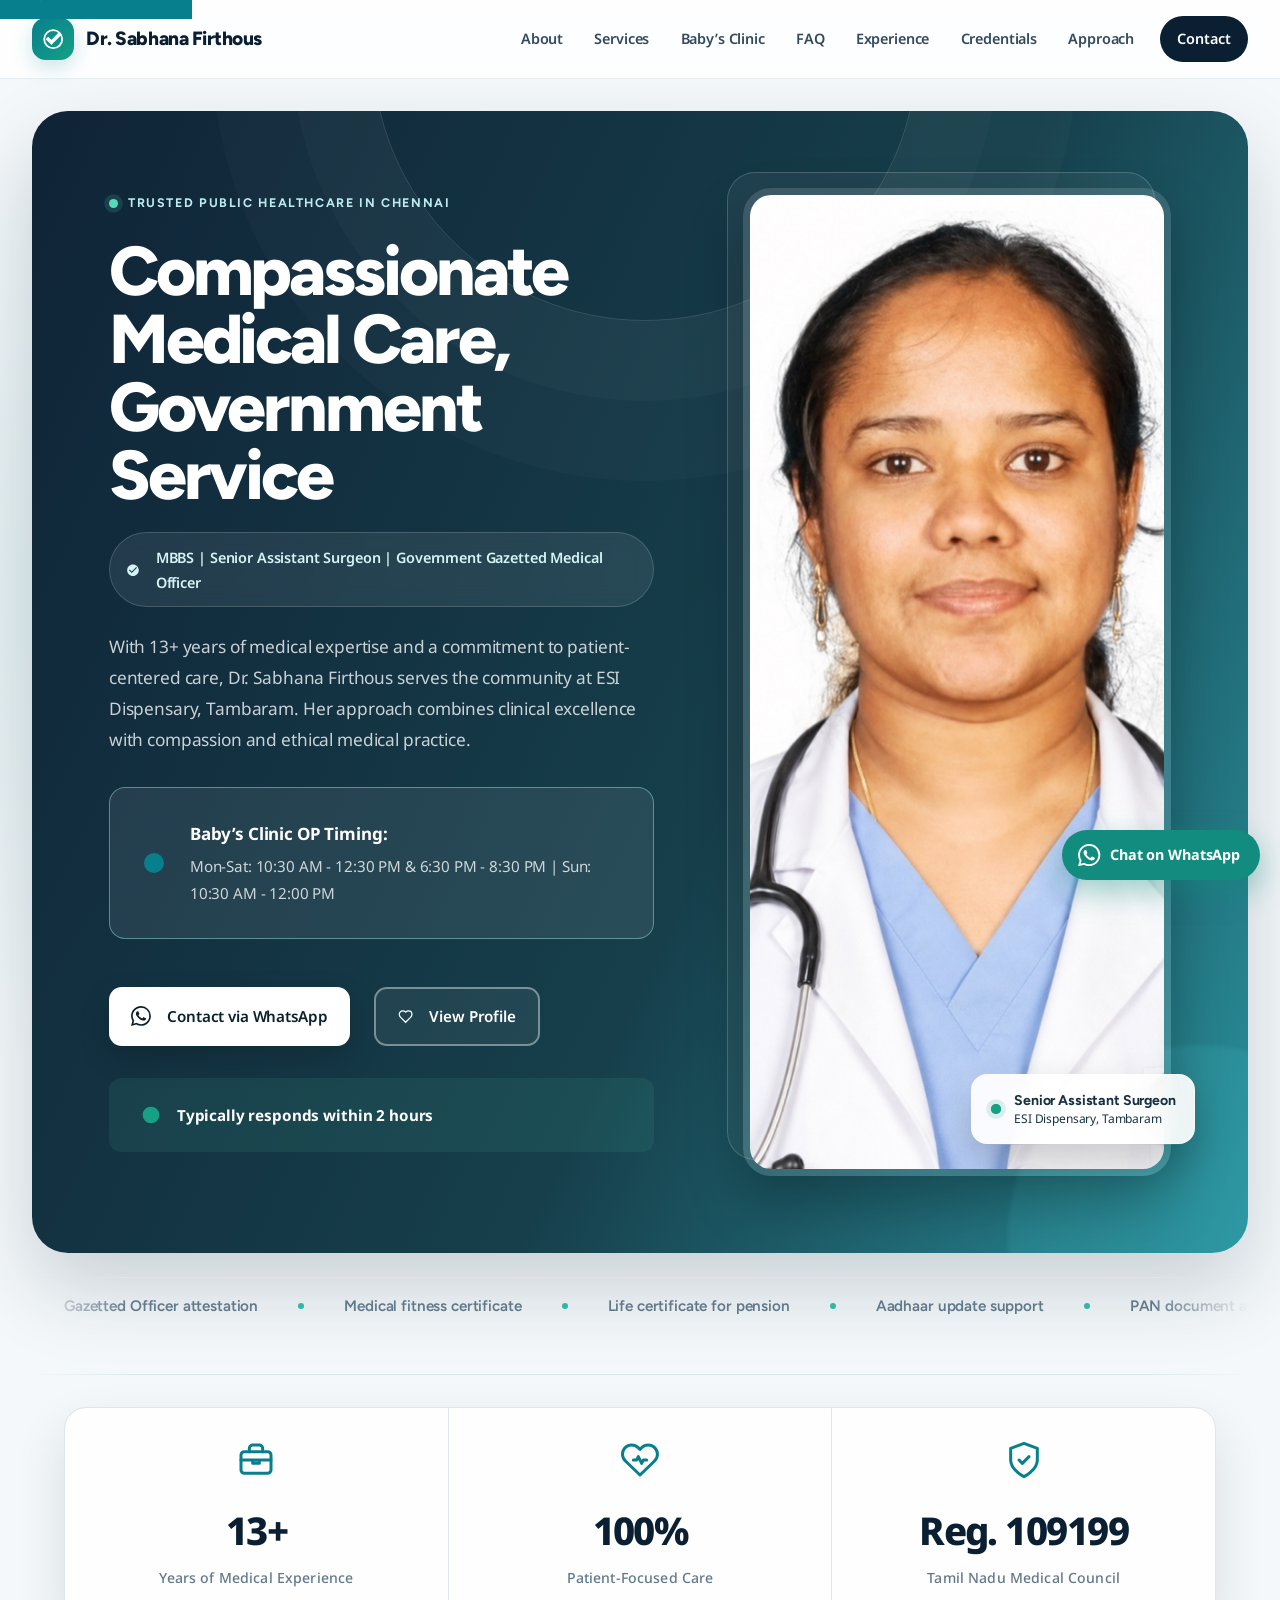
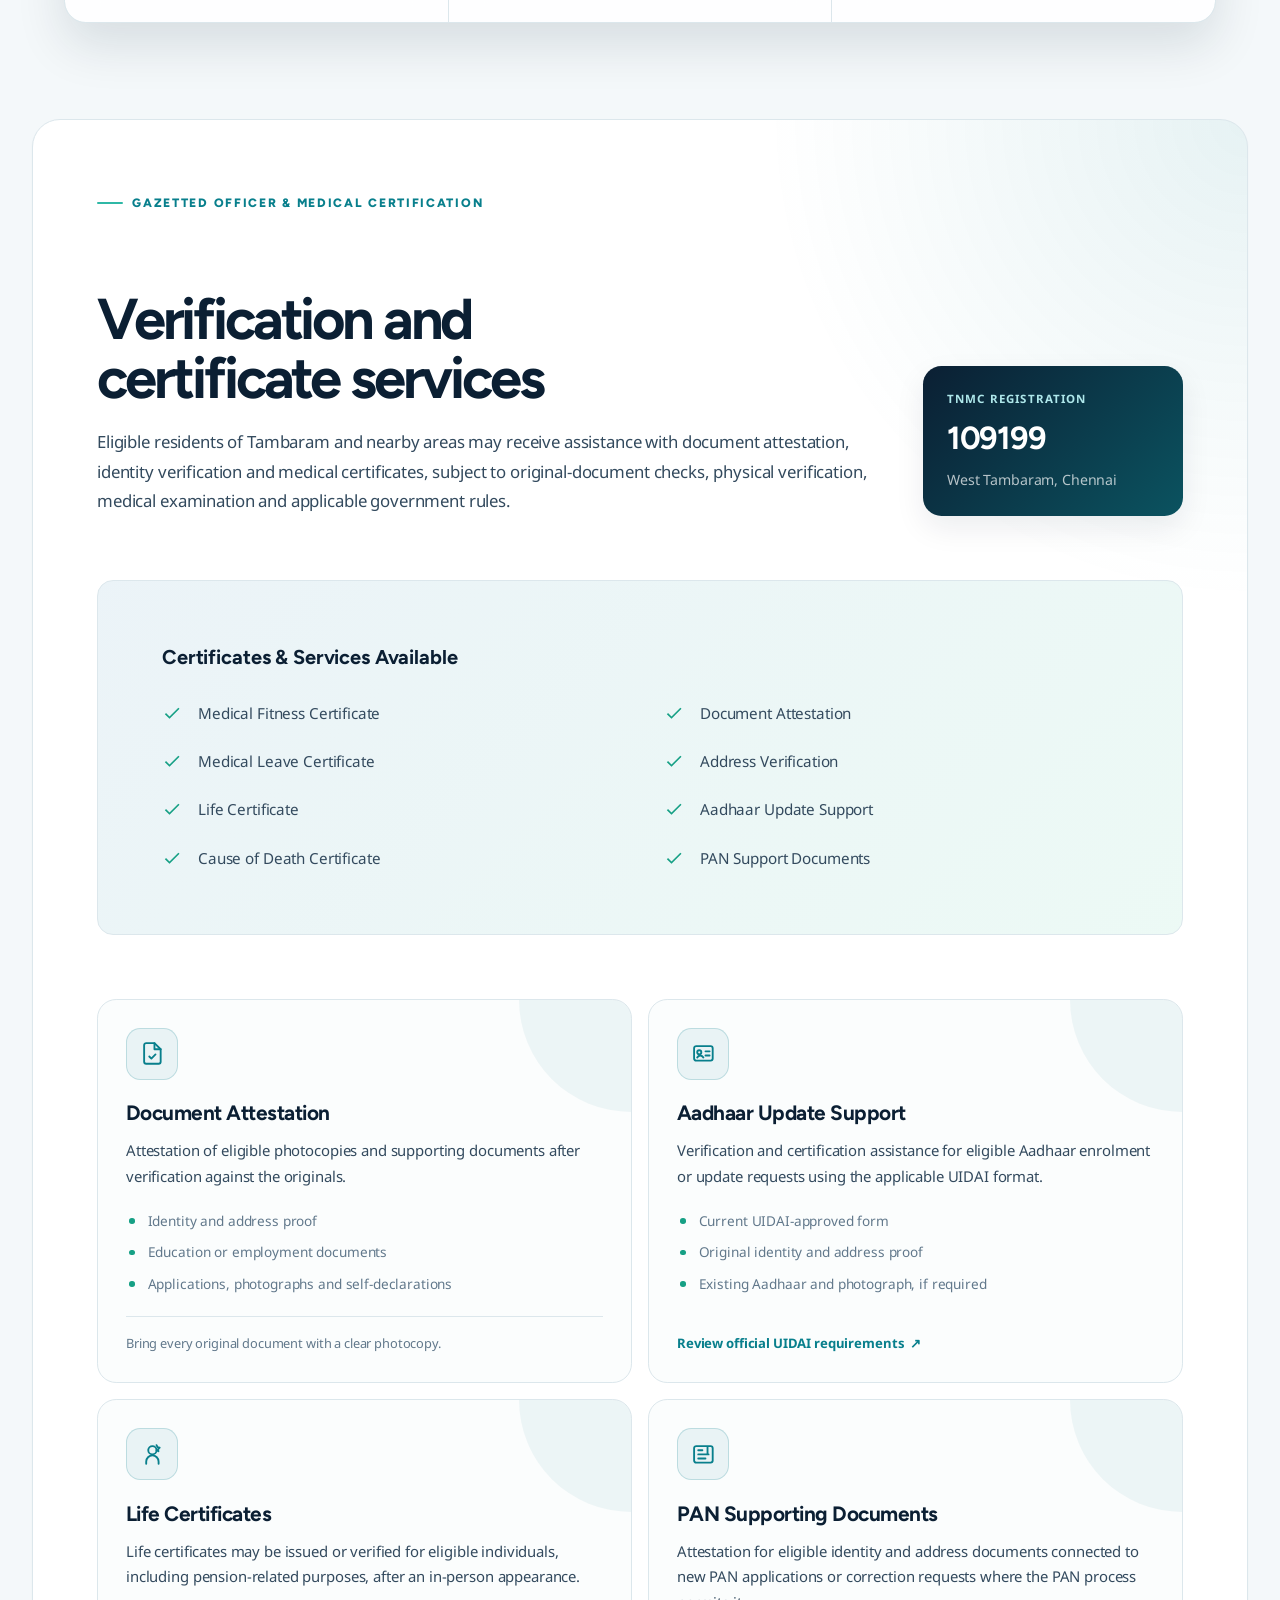
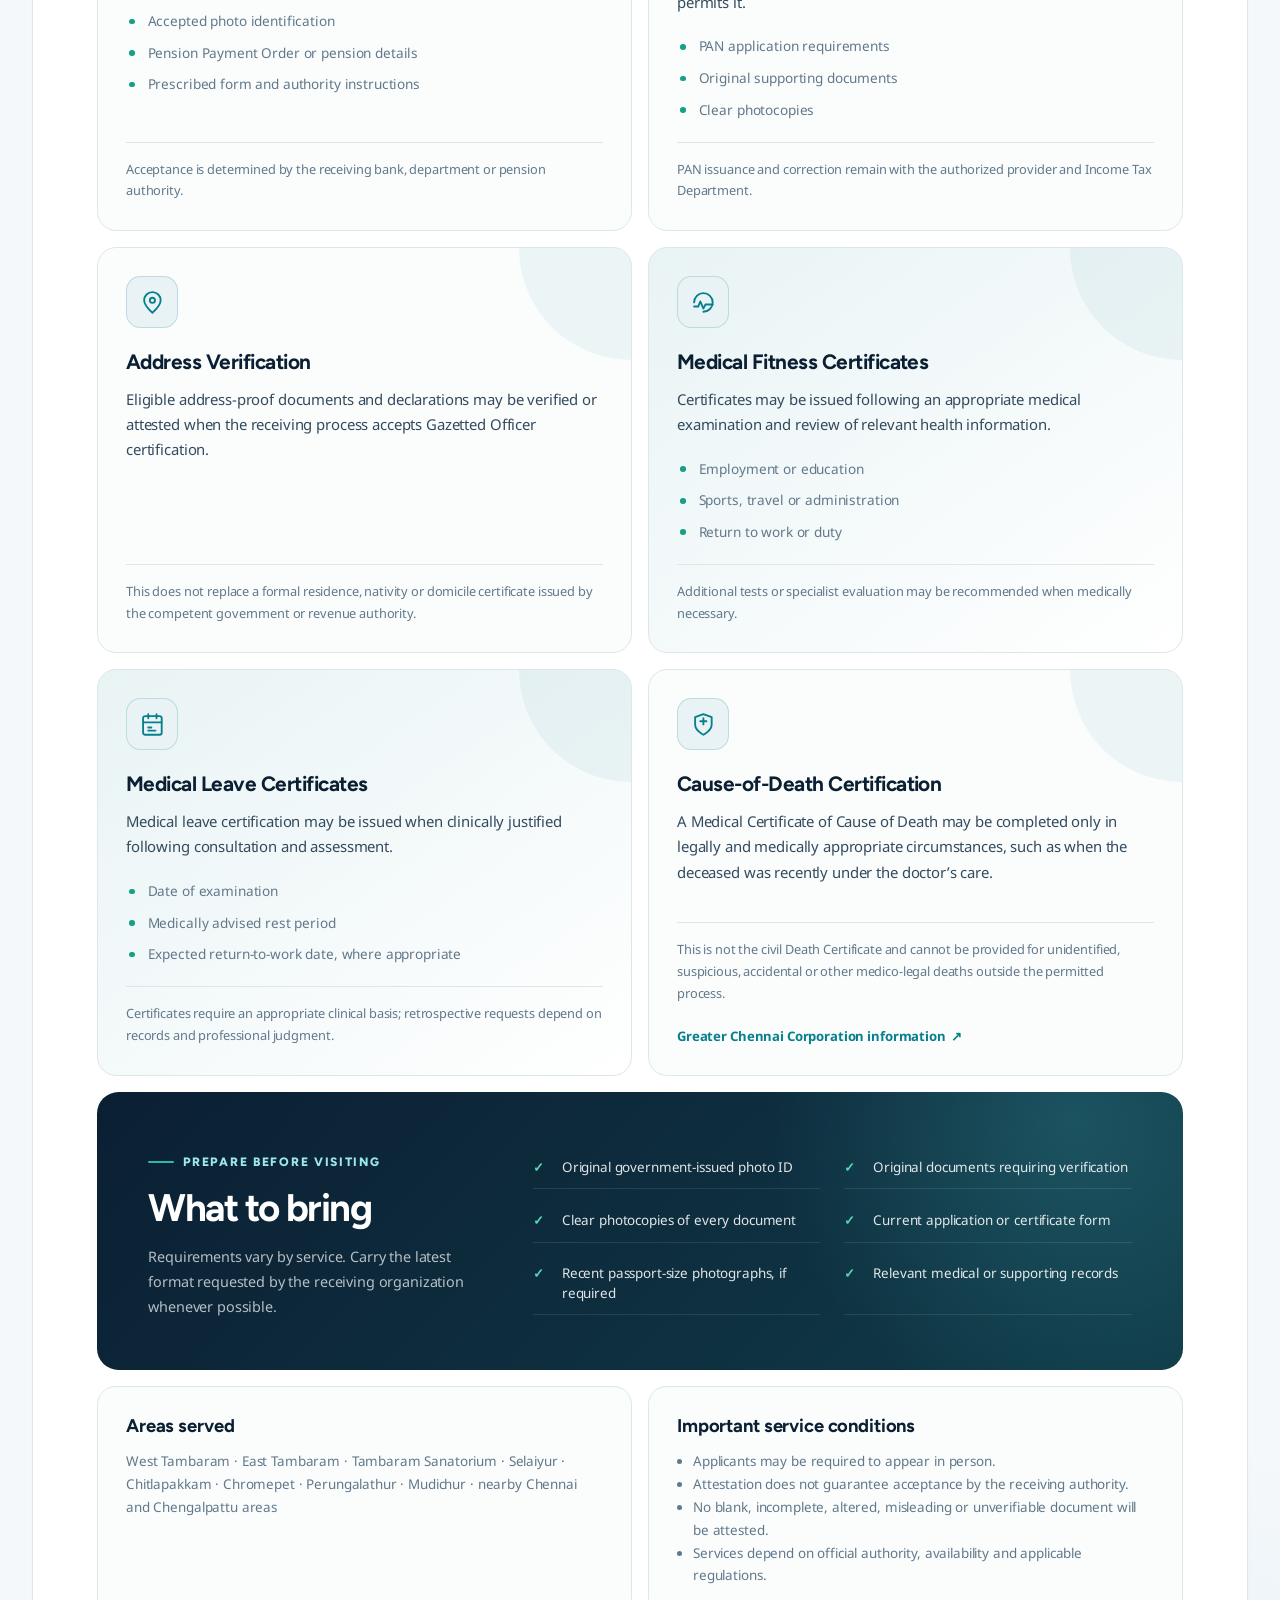
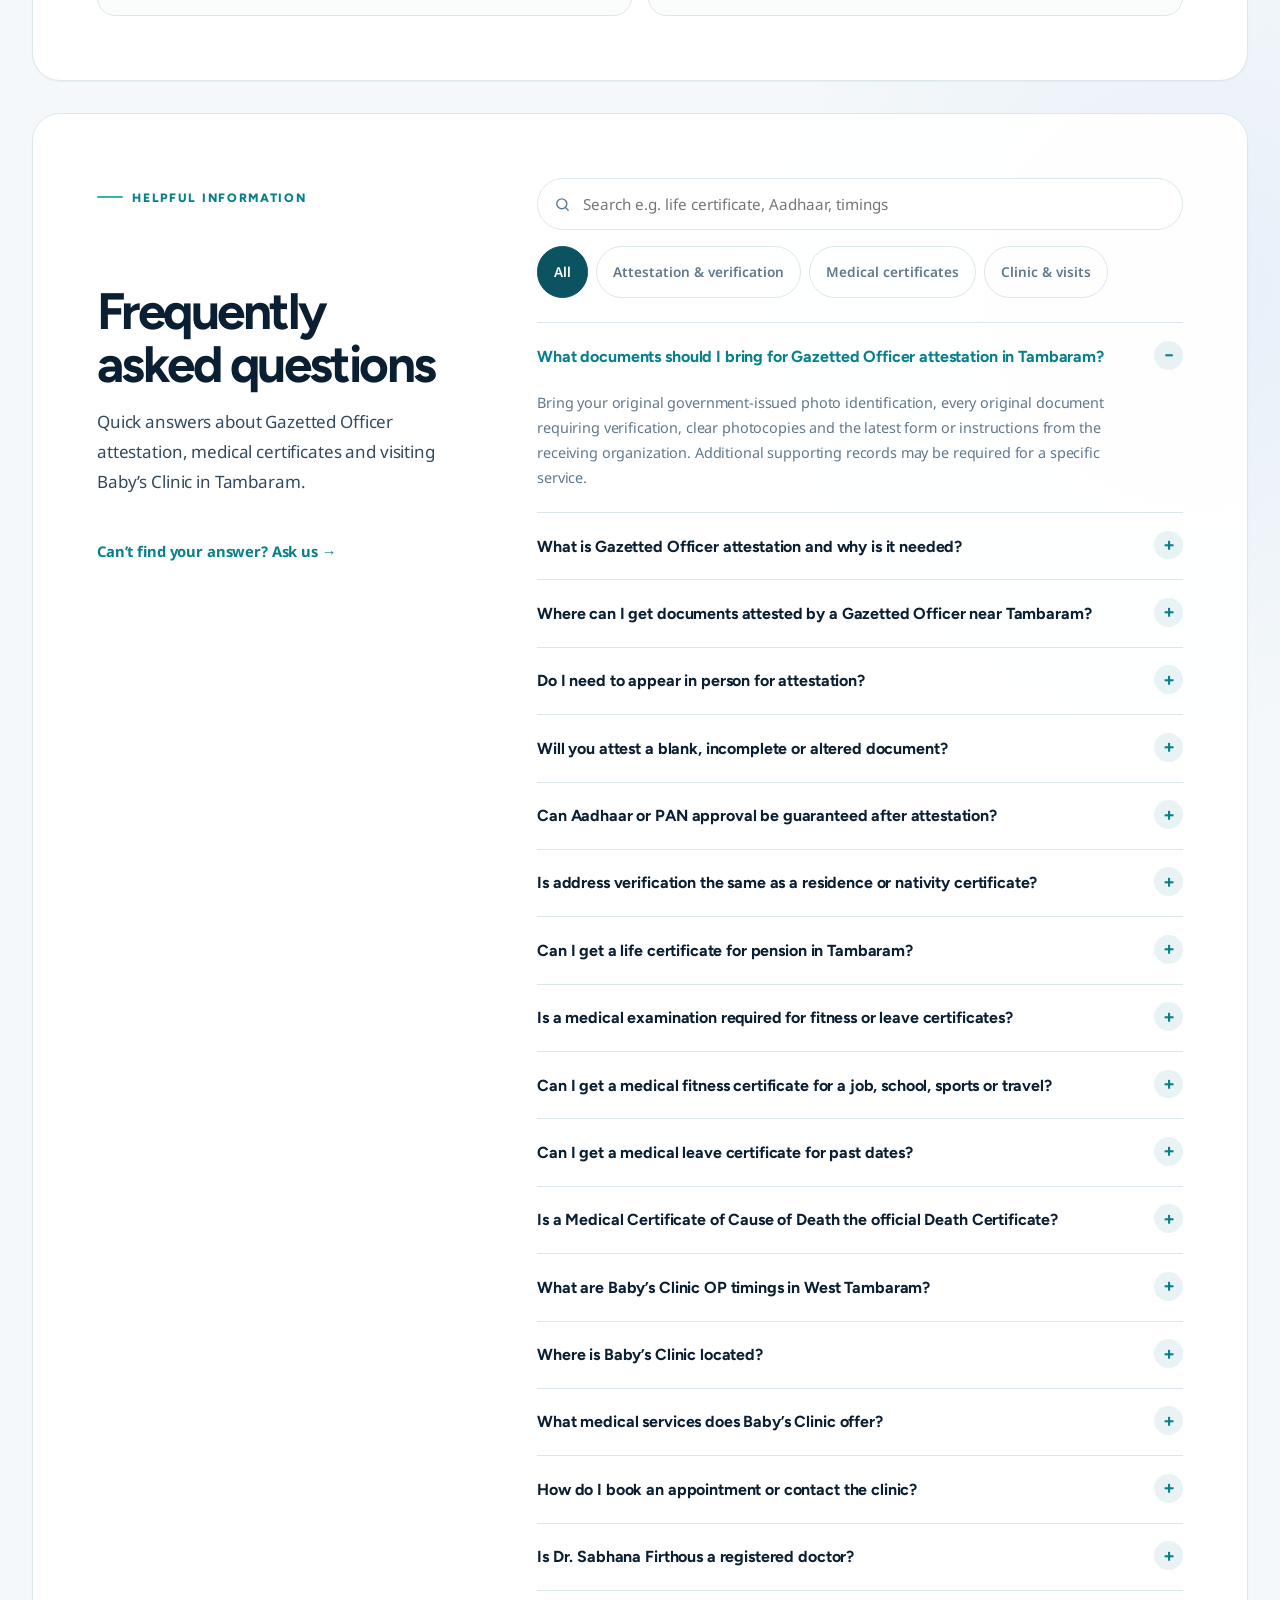
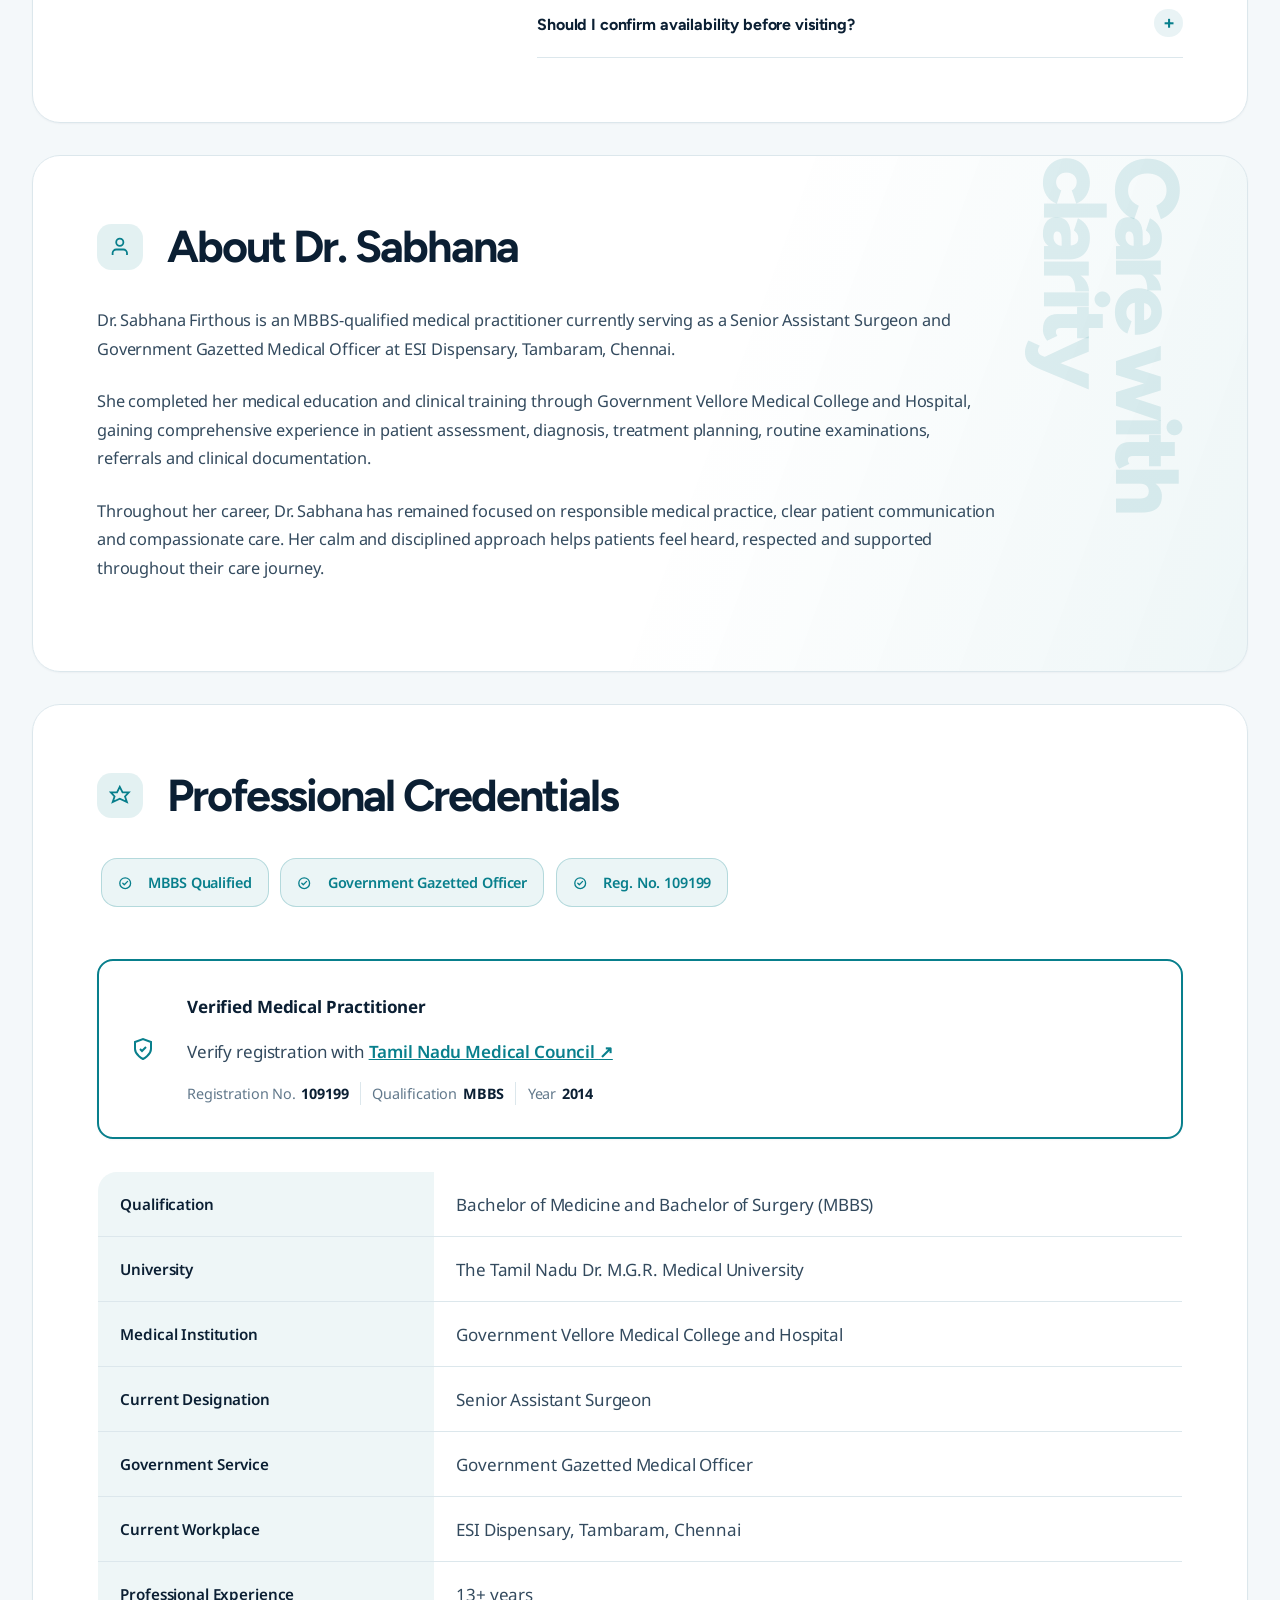
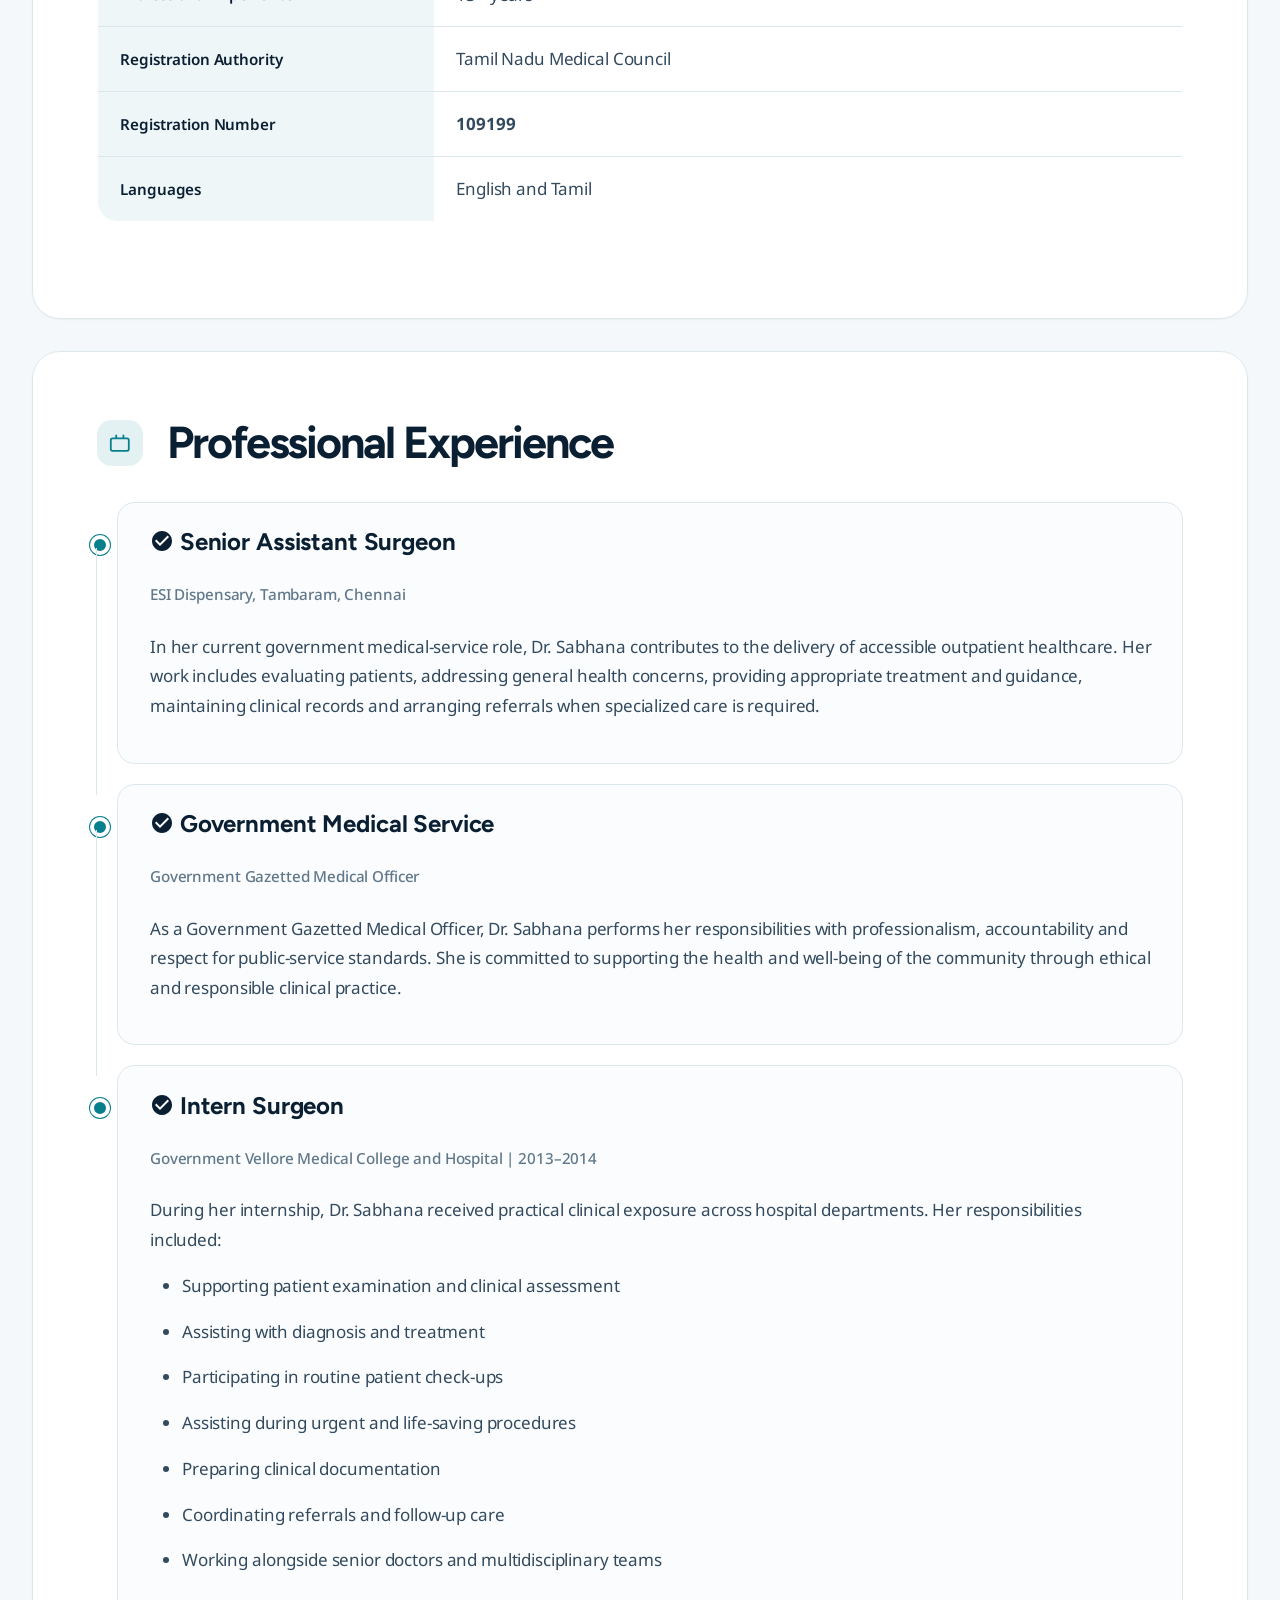
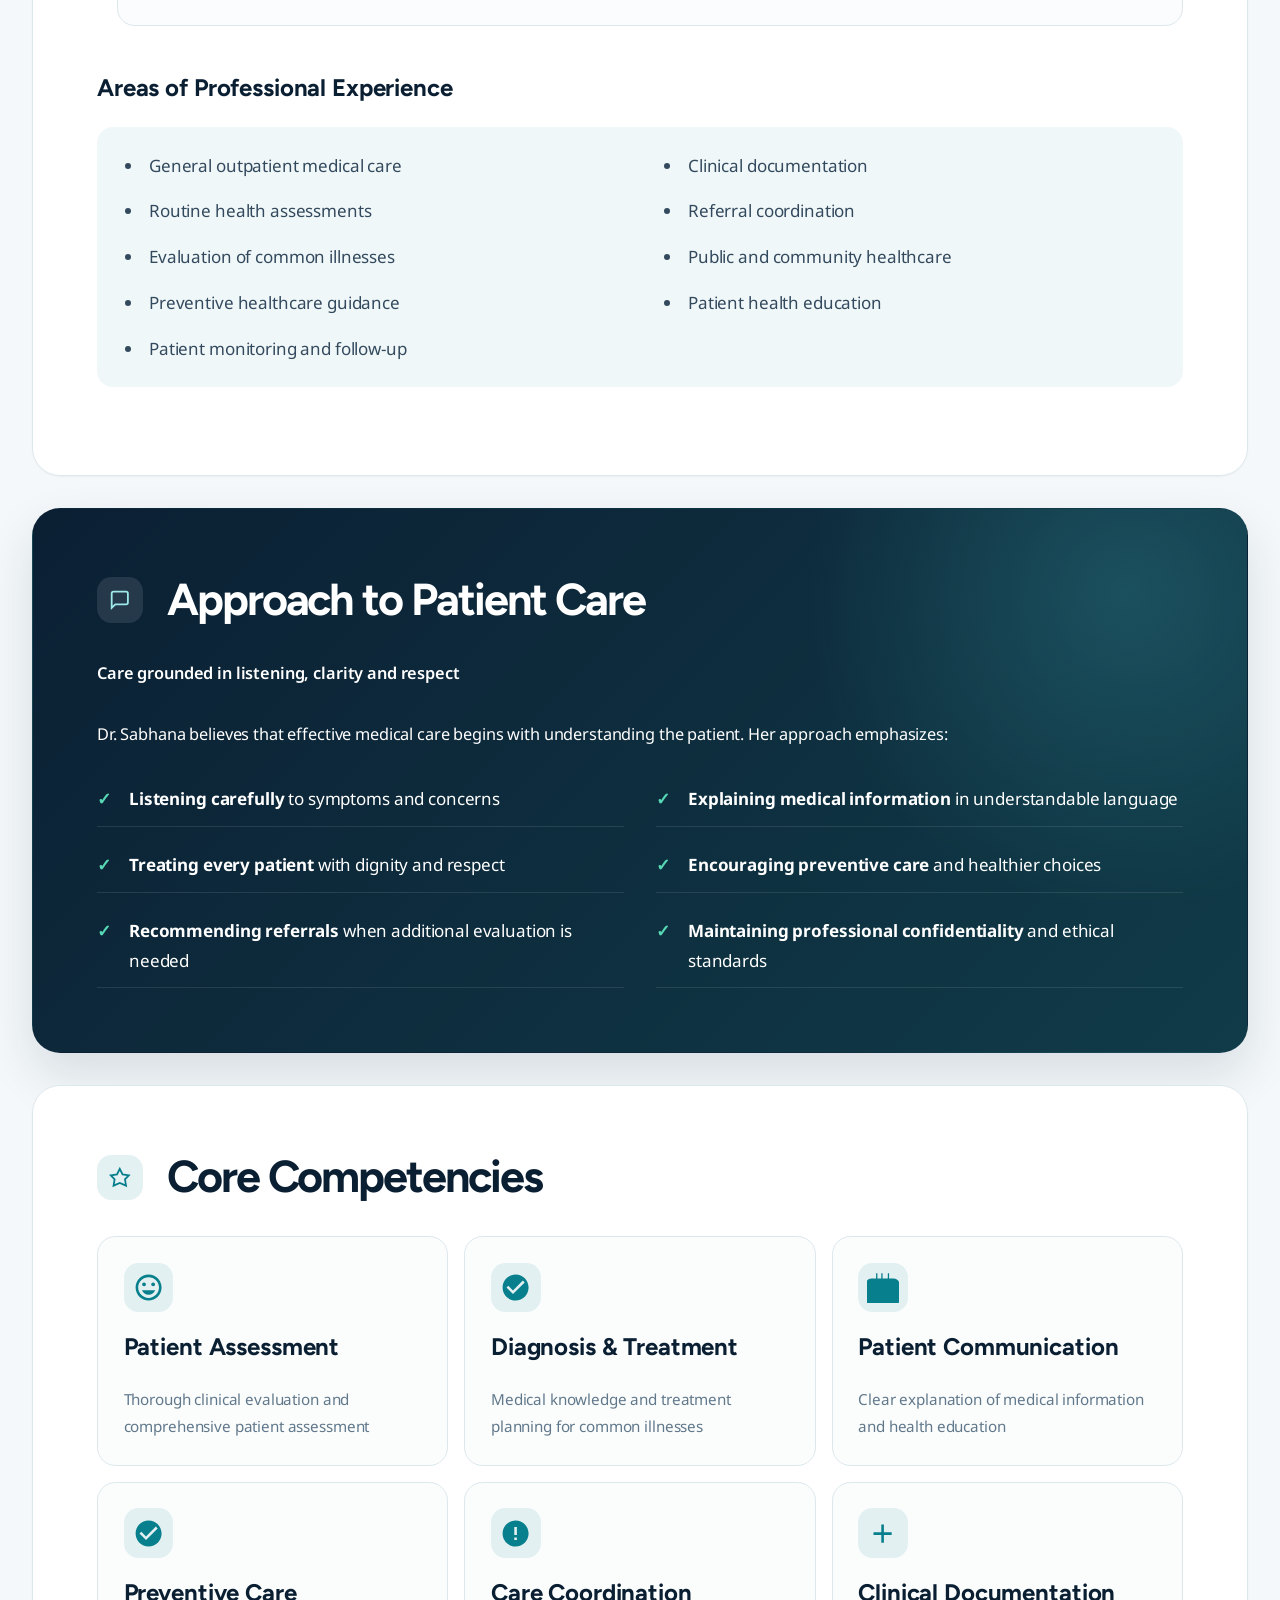
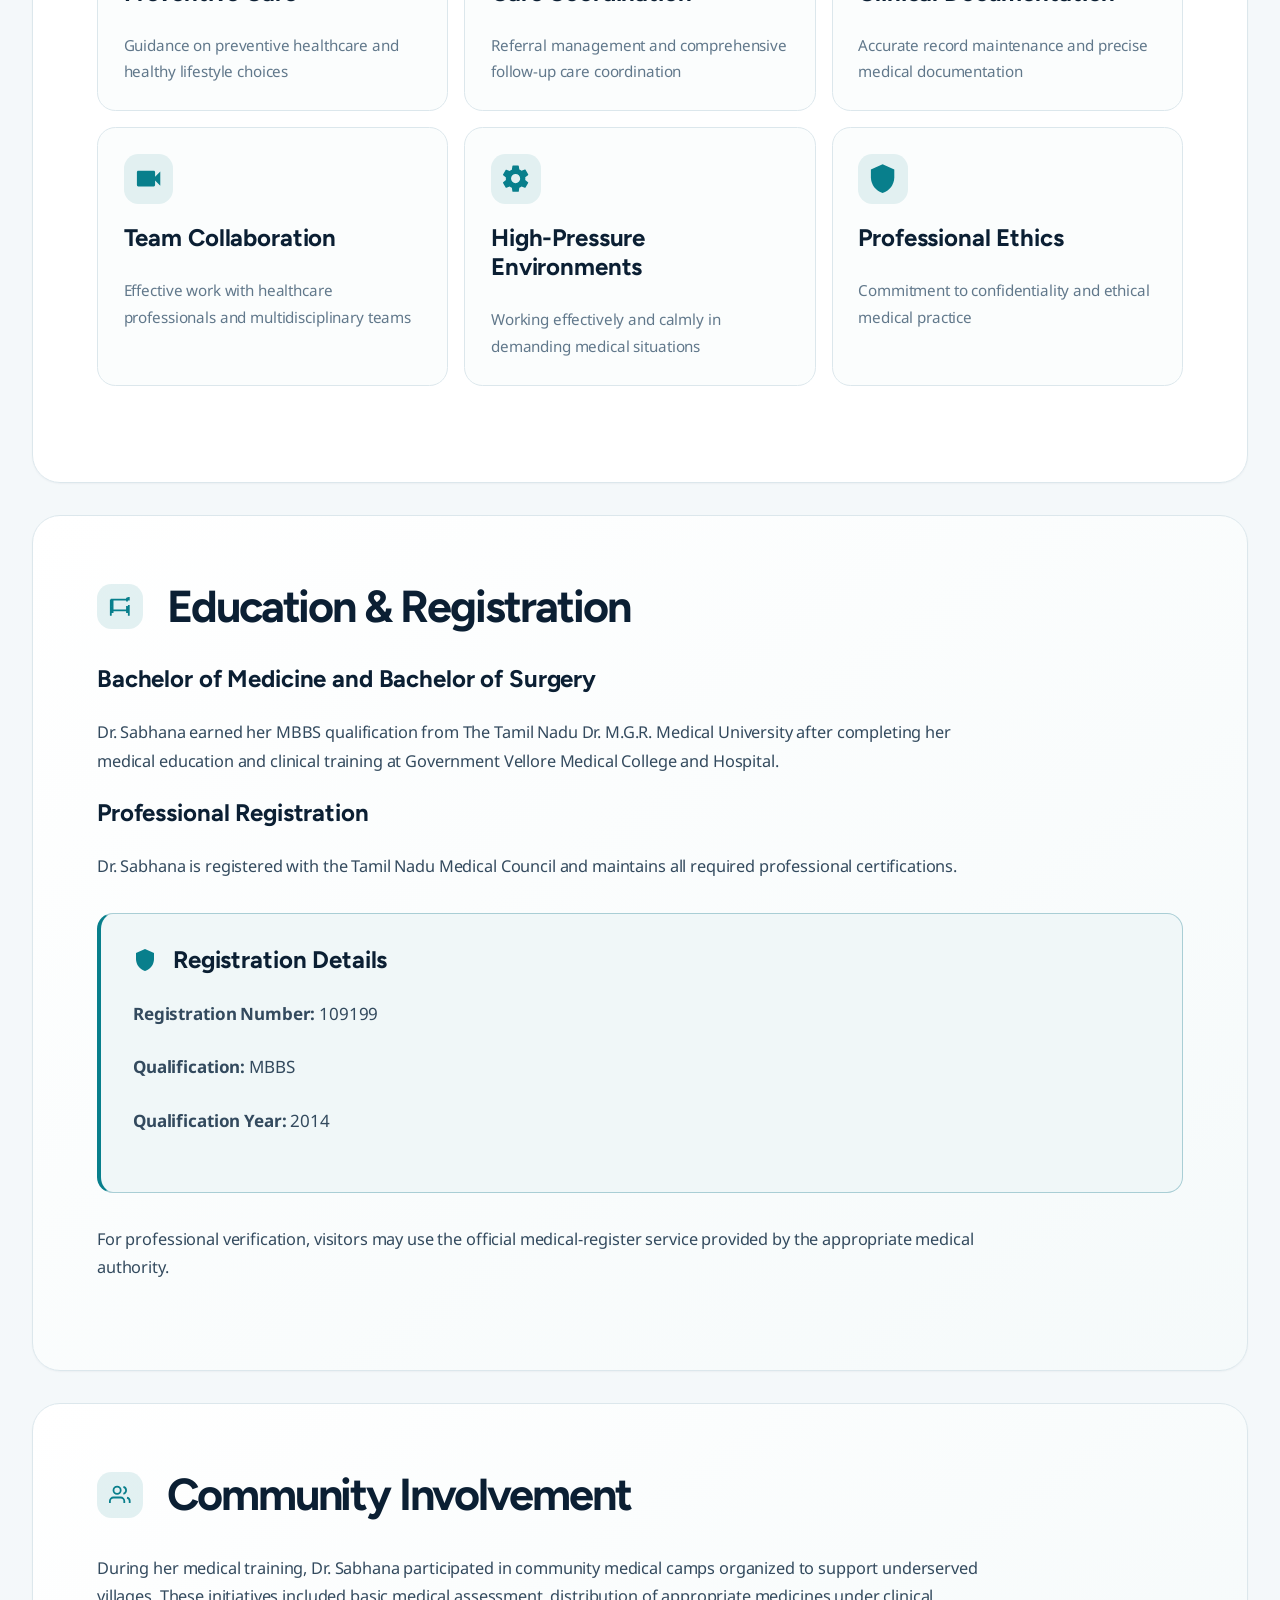
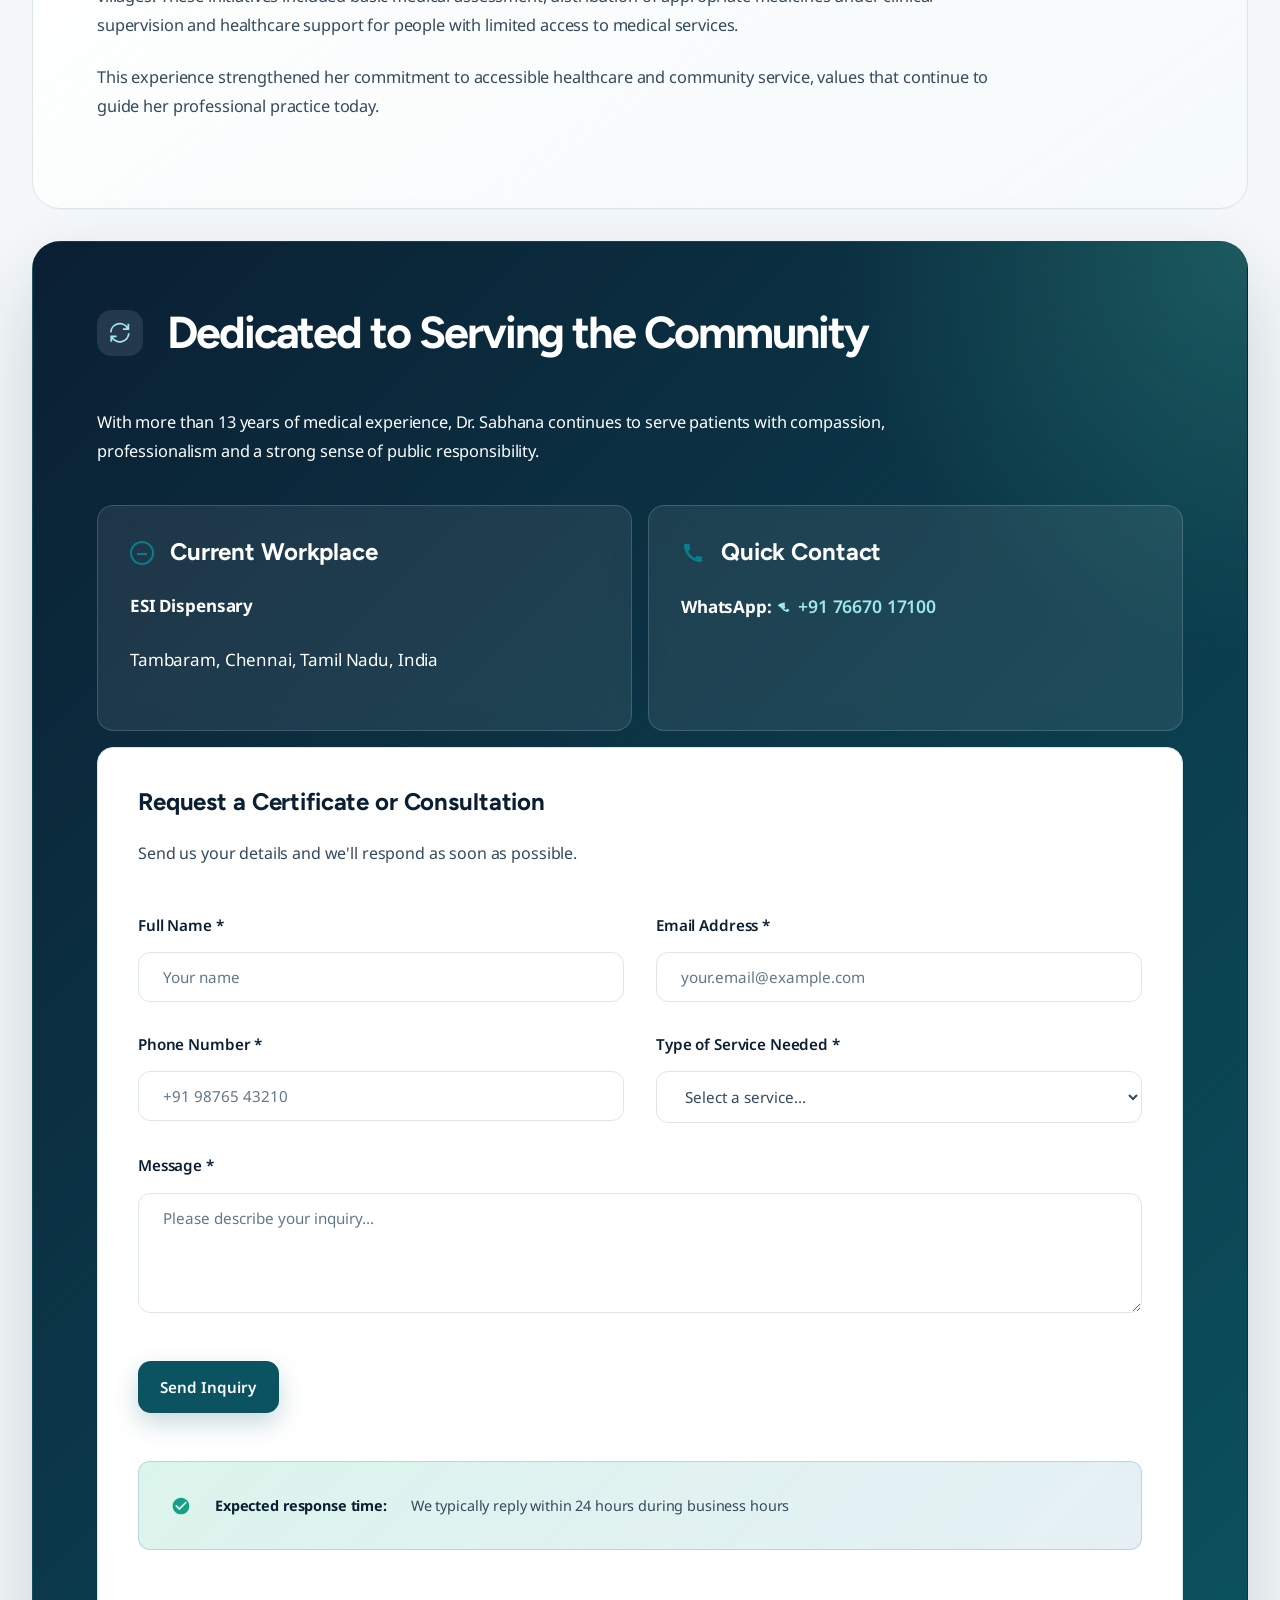
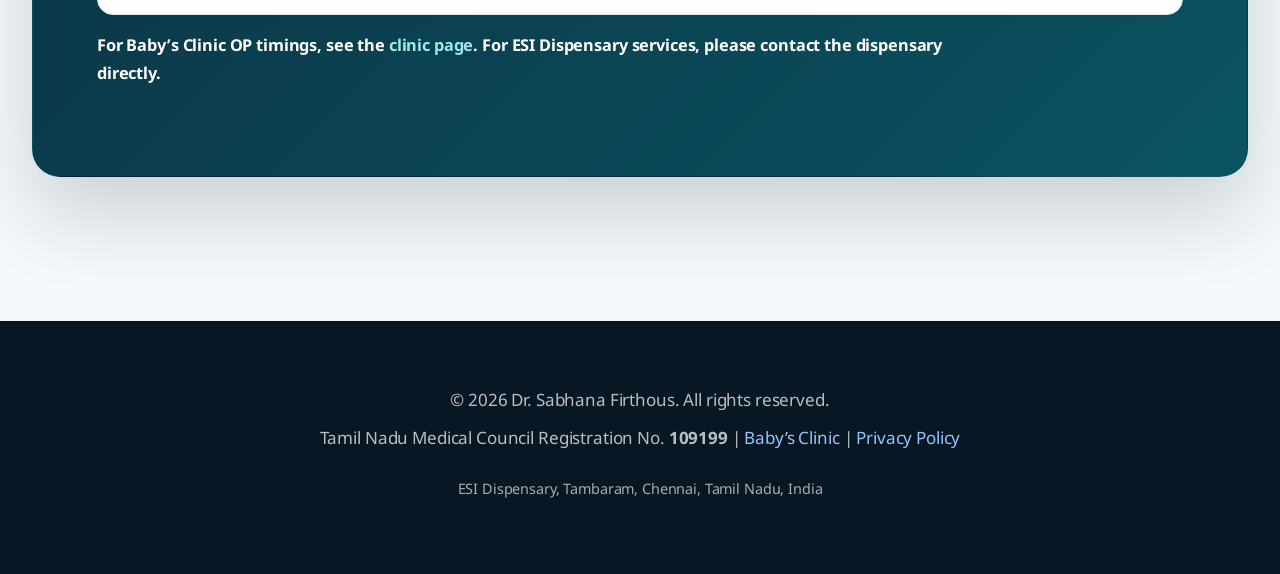
==== index.html @ bc951789 "Add site favicons and mobile spacing tweaks Add favicon assets and head tags across the main pages s" ====
<!DOCTYPE html>
<html lang="en-IN">
<head>
    <meta charset="UTF-8">
    <link rel="icon" href="favicon.ico" sizes="16x16 32x32 48x48">
    <link rel="icon" type="image/png" href="images/favicon-48.png" sizes="48x48">
    <link rel="icon" type="image/svg+xml" href="images/favicon.svg" sizes="any">
    <link rel="apple-touch-icon" href="images/apple-touch-icon.png" sizes="180x180">
    <meta name="viewport" content="width=device-width, initial-scale=1.0">
    <meta name="description" content="Dr. Sabhana Firthous, MBBS—Gazetted Officer attestation, medical certificates and general medical services for Tambaram and nearby Chennai areas.">
    <meta name="keywords" content="Gazetted Officer attestation Tambaram, medical certificate Tambaram, medical fitness certificate Chennai, life certificate, Aadhaar verification, PAN document attestation, Dr Sabhana Firthous">
    <meta name="robots" content="index, follow, max-image-preview:large, max-snippet:-1, max-video-preview:-1">
    <meta name="author" content="Dr. Sabhana Firthous">
    <meta name="theme-color" content="#0B1F33">

    <meta property="og:type" content="website">
    <meta property="og:locale" content="en_IN">
    <meta property="og:site_name" content="Dr. Sabhana Firthous">
    <meta property="og:title" content="Dr. Sabhana Firthous | Attestation &amp; Medical Certificates, Tambaram">
    <meta property="og:description" content="Gazetted Officer attestation, eligible medical certificates and professional medical services in Tambaram, Chennai.">
    <meta name="twitter:card" content="summary">
    <meta name="twitter:title" content="Dr. Sabhana Firthous | Medical Services in Tambaram">
    <meta name="twitter:description" content="Gazetted Officer attestation, medical certificates and professional medical services for Tambaram and nearby areas.">

    <title>Dr. Sabhana Firthous | Attestation &amp; Medical Certificates, Tambaram</title>

    <link rel="preconnect" href="https://fonts.googleapis.com">
    <link rel="preconnect" href="https://fonts.gstatic.com" crossorigin>
    <link href="https://fonts.googleapis.com/css2?family=Figtree:wght@300;400;500;600;700;800&amp;family=Noto+Sans:wght@300;400;500;600;700&amp;display=swap" rel="stylesheet">
    <link rel="stylesheet" href="styles/styles.css">

    <script type="application/ld+json">
    {
        "@context": "https://schema.org",
        "@graph": [
            {
                "@type": "Person",
                "name": "Dr. Sabhana Firthous",
                "honorificPrefix": "Dr.",
                "honorificSuffix": "MBBS",
                "jobTitle": "Senior Assistant Surgeon and Government Gazetted Medical Officer",
                "description": "MBBS-qualified medical practitioner with more than 13 years of experience serving Tambaram, Chennai.",
                "telephone": "+917667017100",
                "worksFor": {
                    "@type": "GovernmentOrganization",
                    "name": "ESI Dispensary, Tambaram"
                },
                "alumniOf": {
                    "@type": "CollegeOrUniversity",
                    "name": "Government Vellore Medical College and Hospital"
                },
                "hasCredential": [
                    {
                        "@type": "EducationalOccupationalCredential",
                        "credentialCategory": "Medical degree",
                        "name": "Bachelor of Medicine and Bachelor of Surgery (MBBS)"
                    },
                    {
                        "@type": "EducationalOccupationalCredential",
                        "credentialCategory": "Professional registration",
                        "recognizedBy": {
                            "@type": "Organization",
                            "name": "Tamil Nadu Medical Council"
                        },
                        "identifier": "109199"
                    }
                ],
                "knowsLanguage": ["English", "Tamil"]
            },
            {
                "@type": "ItemList",
                "name": "Gazetted Officer and medical certificate services",
                "itemListElement": [
                    {"@type": "ListItem", "position": 1, "name": "Document Attestation"},
                    {"@type": "ListItem", "position": 2, "name": "Aadhaar Update Support"},
                    {"@type": "ListItem", "position": 3, "name": "Life Certificates"},
                    {"@type": "ListItem", "position": 4, "name": "PAN Supporting Documents"},
                    {"@type": "ListItem", "position": 5, "name": "Address Verification"},
                    {"@type": "ListItem", "position": 6, "name": "Medical Fitness Certificates"},
                    {"@type": "ListItem", "position": 7, "name": "Medical Leave Certificates"},
                    {"@type": "ListItem", "position": 8, "name": "Cause-of-Death Certification"}
                ]
            },
            {
                "@type": "FAQPage",
                "mainEntity": [
                    {
                        "@type": "Question",
                        "name": "What documents should I bring for Gazetted Officer attestation in Tambaram?",
                        "acceptedAnswer": {
                            "@type": "Answer",
                            "text": "Bring your original government-issued photo identification, every original document requiring verification, clear photocopies and the latest form or instructions from the receiving organization. Additional supporting records may be required for a specific service."
                        }
                    },
                    {
                        "@type": "Question",
                        "name": "What is Gazetted Officer attestation and why is it needed?",
                        "acceptedAnswer": {
                            "@type": "Answer",
                            "text": "Many applications, such as Aadhaar and PAN requests, bank or pension forms and education or employment submissions, ask for copies certified by a Gazetted Officer. The officer checks the photocopy against the original and certifies it. Whether this is accepted is decided by the receiving organization, so check its latest instructions first."
                        }
                    },
                    {
                        "@type": "Question",
                        "name": "Where can I get documents attested by a Gazetted Officer near Tambaram?",
                        "acceptedAnswer": {
                            "@type": "Answer",
                            "text": "Document attestation is available at Baby’s Clinic, No. 54A, Mudichur Road, West Tambaram, near Pattammal Gas Agency, during clinic OP timings. Eligible residents of East Tambaram, Selaiyur, Chitlapakkam, Chromepet, Perungalathur, Mudichur and nearby Chennai and Chengalpattu areas may also be assisted. Call or message +91 76670 17100 before visiting."
                        }
                    },
                    {
                        "@type": "Question",
                        "name": "Do I need to appear in person for attestation?",
                        "acceptedAnswer": {
                            "@type": "Answer",
                            "text": "Usually yes. Attestation depends on an identity check, a comparison with the original documents and, in some cases, the applicant’s physical presence. Requirements vary by service, so confirm before you travel."
                        }
                    },
                    {
                        "@type": "Question",
                        "name": "Will you attest a blank, incomplete or altered document?",
                        "acceptedAnswer": {
                            "@type": "Answer",
                            "text": "No. Blank, incomplete, altered, misleading or unverifiable documents are not attested. Complete the form first, and bring the originals so every copy can be checked."
                        }
                    },
                    {
                        "@type": "Question",
                        "name": "Can Aadhaar or PAN approval be guaranteed after attestation?",
                        "acceptedAnswer": {
                            "@type": "Answer",
                            "text": "No. Attestation or verification does not guarantee acceptance. Aadhaar decisions are made by UIDAI, while PAN issuance or correction is handled by the authorized PAN provider and Income Tax Department."
                        }
                    },
                    {
                        "@type": "Question",
                        "name": "Is address verification the same as a residence or nativity certificate?",
                        "acceptedAnswer": {
                            "@type": "Answer",
                            "text": "No. Address verification or attestation supports a document where the receiving process accepts Gazetted Officer certification. It does not replace a residence, nativity or domicile certificate issued by the competent government or revenue authority."
                        }
                    },
                    {
                        "@type": "Question",
                        "name": "Can I get a life certificate for pension in Tambaram?",
                        "acceptedAnswer": {
                            "@type": "Answer",
                            "text": "Life certificates may be issued or verified for eligible individuals, including pension-related purposes, after an in-person appearance. Bring accepted photo identification, your Pension Payment Order or pension details and the prescribed form. Acceptance rests with the bank, department or pension authority."
                        }
                    },
                    {
                        "@type": "Question",
                        "name": "Is a medical examination required for fitness or leave certificates?",
                        "acceptedAnswer": {
                            "@type": "Answer",
                            "text": "Yes. Medical fitness and leave certificates are issued only when supported by an appropriate consultation, examination, clinical findings and professional judgment. Certificates cannot be issued solely on request."
                        }
                    },
                    {
                        "@type": "Question",
                        "name": "Can I get a medical fitness certificate for a job, school, sports or travel?",
                        "acceptedAnswer": {
                            "@type": "Answer",
                            "text": "A medical fitness certificate may be issued after an examination and review of relevant health information, for purposes such as employment, education, sports, travel or return to work. Additional tests or specialist evaluation may be recommended when medically necessary."
                        }
                    },
                    {
                        "@type": "Question",
                        "name": "Can I get a medical leave certificate for past dates?",
                        "acceptedAnswer": {
                            "@type": "Answer",
                            "text": "Medical leave certificates require a clinical basis. Retrospective requests depend on the medical records available and professional judgment, so a certificate for past dates cannot be promised."
                        }
                    },
                    {
                        "@type": "Question",
                        "name": "Is a Medical Certificate of Cause of Death the official Death Certificate?",
                        "acceptedAnswer": {
                            "@type": "Answer",
                            "text": "No. A Medical Certificate of Cause of Death may be completed only in legally and medically appropriate circumstances. The official civil Death Certificate is issued by the appropriate Registrar of Births and Deaths after registration."
                        }
                    },
                    {
                        "@type": "Question",
                        "name": "What are Baby’s Clinic OP timings in West Tambaram?",
                        "acceptedAnswer": {
                            "@type": "Answer",
                            "text": "Monday to Saturday: 10:30 AM to 12:30 PM and 6:30 PM to 8:30 PM. Sunday: 10:30 AM to 12:00 PM. Please call to confirm availability before visiting."
                        }
                    },
                    {
                        "@type": "Question",
                        "name": "Where is Baby’s Clinic located?",
                        "acceptedAnswer": {
                            "@type": "Answer",
                            "text": "Baby’s Clinic is at No. 54A, Mudichur Road, West Tambaram, near Pattammal Gas Agency, Chengalpattu District, Tamil Nadu. Directions are available on the clinic page."
                        }
                    },
                    {
                        "@type": "Question",
                        "name": "What medical services does Baby’s Clinic offer?",
                        "acceptedAnswer": {
                            "@type": "Answer",
                            "text": "General OPD consultation, fever evaluation and treatment, immunisation, diabetes, hypertension and thyroid screening and management, Copper-T (IUCD) insertion and removal, and Government and Gazetted Officer attestation."
                        }
                    },
                    {
                        "@type": "Question",
                        "name": "How do I book an appointment or contact the clinic?",
                        "acceptedAnswer": {
                            "@type": "Answer",
                            "text": "Call or message +91 76670 17100 on WhatsApp, which typically responds within 2 hours, or use the contact form on this page. Do not use the website or WhatsApp for emergencies; go to the nearest hospital or call local emergency services."
                        }
                    },
                    {
                        "@type": "Question",
                        "name": "Is Dr. Sabhana Firthous a registered doctor?",
                        "acceptedAnswer": {
                            "@type": "Answer",
                            "text": "Yes. Dr. Sabhana Firthous holds an MBBS and is registered with the Tamil Nadu Medical Council (Registration No. 109199). She is a Senior Assistant Surgeon and Government Gazetted Medical Officer at ESI Dispensary, Tambaram, with more than 13 years of experience."
                        }
                    },
                    {
                        "@type": "Question",
                        "name": "Should I confirm availability before visiting?",
                        "acceptedAnswer": {
                            "@type": "Answer",
                            "text": "Yes. Contact the relevant location before visiting to confirm current availability, the required documents, whether an in-person appearance is needed and the latest format accepted by the receiving organization."
                        }
                    }
                ]
            }
        ]
    }
    </script>
</head>
<body>
    <a href="#main-content" class="skip-link">Skip to main content</a>

    <header>
        <nav aria-label="Main navigation">
            <div class="logo">
                <svg class="icon" viewBox="0 0 24 24" fill="none" stroke="currentColor" stroke-width="2">
                    <path d="M12 2C6.48 2 2 6.48 2 12s4.48 10 10 10 10-4.48 10-10S17.52 2 12 2zm-2 15l-5-5 1.41-1.41L10 14.17l7.59-7.59L19 8l-9 9z"/>
                </svg>
                Dr. Sabhana Firthous
            </div>
            <ul>
                <li><a href="#about">About</a></li>
                <li><a href="#services">Services</a></li>
                <li><a href="clinic.html">Baby’s Clinic</a></li>
                <li><a href="#faq">FAQ</a></li>
                <li><a href="#experience">Experience</a></li>
                <li><a href="#credentials">Credentials</a></li>
                <li><a href="#approach">Approach</a></li>
                <li><a href="#contact" class="nav-contact">Contact</a></li>
            </ul>
        </nav>
    </header>

    <main id="main-content">
        <!-- Hero Section -->
        <section class="hero">
            <div class="hero-content">
                <div class="hero-kicker"><span aria-hidden="true"></span> Trusted public healthcare in Chennai</div>
                <h1>Compassionate Medical Care, Government Service</h1>
                <p class="subtitle">
                    <svg class="icon" viewBox="0 0 24 24" fill="currentColor">
                        <path d="M12 2C6.48 2 2 6.48 2 12s4.48 10 10 10 10-4.48 10-10S17.52 2 12 2zm-2 15l-5-5 1.41-1.41L10 14.17l7.59-7.59L19 8l-9 9z"/>
                    </svg>
                    MBBS | Senior Assistant Surgeon | Government Gazetted Medical Officer
                </p>
                <p class="hero-description">
                    With 13+ years of medical expertise and a commitment to patient-centered care, Dr. Sabhana Firthous serves the community at ESI Dispensary, Tambaram. Her approach combines clinical excellence with compassion and ethical medical practice.
                </p>
                <div class="operating-hours-banner">
                    <svg class="icon" viewBox="0 0 24 24" fill="currentColor" aria-hidden="true">
                        <circle cx="12" cy="12" r="10"/><polyline points="12 6 12 12 16 14"></polyline>
                    </svg>
                    <div>
                        <strong>Baby’s Clinic OP Timing:</strong>
                        <span>Mon-Sat: 10:30 AM - 12:30 PM &amp; 6:30 PM - 8:30 PM | Sun: 10:30 AM - 12:00 PM</span>
                    </div>
                </div>

                <div class="cta-buttons">
                    <a href="https://wa.me/917667017100" class="btn btn-primary" target="_blank" rel="noopener noreferrer">
                        <svg class="whatsapp-icon" viewBox="0 0 16 16" fill="currentColor" aria-hidden="true" focusable="false">
                            <path d="M13.601 2.326A7.854 7.854 0 0 0 7.994 0C3.627 0 .068 3.558.064 7.926c0 1.399.366 2.76 1.057 3.965L0 16l4.204-1.102a7.933 7.933 0 0 0 3.79.965h.004c4.368 0 7.926-3.558 7.93-7.93a7.898 7.898 0 0 0-2.327-5.607zM7.994 14.521a6.573 6.573 0 0 1-3.356-.92l-.24-.144-2.494.654.666-2.433-.156-.25a6.56 6.56 0 0 1-1.007-3.505c0-3.626 2.957-6.584 6.591-6.584a6.56 6.56 0 0 1 4.66 1.931 6.557 6.557 0 0 1 1.928 4.66c-.004 3.639-2.961 6.592-6.592 6.592zm3.615-4.934c-.197-.099-1.17-.578-1.353-.646-.182-.066-.315-.099-.445.099-.133.197-.514.646-.63.775-.116.133-.232.15-.43.05-.197-.1-.836-.308-1.592-.985-.59-.525-.986-1.173-1.102-1.371-.116-.198-.013-.33.087-.428.09-.09.198-.232.297-.347.1-.116.133-.198.198-.33.066-.133.033-.248-.017-.347-.05-.099-.445-1.074-.611-1.47-.16-.389-.323-.335-.445-.34-.116-.006-.248-.006-.38-.006a.729.729 0 0 0-.53.248c-.182.198-.692.677-.692 1.654s.71 1.916.81 2.049c.098.132 1.394 2.132 3.383 2.992.47.205.84.326 1.129.418.475.15.907.129 1.248.078.38-.058 1.171-.48 1.338-.943.164-.463.164-.86.116-.943-.05-.083-.182-.132-.38-.231z"/>
                        </svg>
                        Contact via WhatsApp
                    </a>
                    <a href="#approach" class="btn btn-secondary">
                        <svg class="icon" viewBox="0 0 24 24" fill="none" stroke="currentColor" stroke-width="2">
                            <path d="M19 14c1.49-1.46 3-3.21 3-5.5A5.5 5.5 0 0 0 16.5 3c-1.76 0-3.03.5-4.5 2-1.47-1.5-2.74-2-4.5-2A5.5 5.5 0 0 0 2 8.5c0 2.3 1.5 4.05 3 5.5l7 7 7-7z"/>
                        </svg>
                        View Profile
                    </a>
                </div>

                <p class="whatsapp-response-time">
                    <svg class="icon" viewBox="0 0 24 24" fill="currentColor" aria-hidden="true">
                        <circle cx="12" cy="12" r="10"/><polyline points="12 6 12 12 16 14"></polyline>
                    </svg>
                    <strong>Typically responds within 2 hours</strong>
                </p>
            </div>
            <div class="hero-image">
                <img src="images/dr-sabhana-firthous.jpg" alt="Dr. Sabhana Firthous, MBBS, medical practitioner in Tambaram" width="900" height="1072" decoding="async" fetchpriority="high">
                <div class="hero-image-caption">
                    <span class="status-dot" aria-hidden="true"></span>
                    <span><strong>Senior Assistant Surgeon</strong>ESI Dispensary, Tambaram</span>
                </div>
            </div>
        </section>

        <!-- Services ticker -->
        <div class="ticker" aria-label="Services at a glance">
            <ul class="ticker-track"><li>Gazetted Officer attestation</li><li>Medical fitness certificate</li><li>Life certificate for pension</li><li>Aadhaar update support</li><li>PAN document attestation</li><li>Address verification</li><li>Medical leave certificate</li><li>General OPD in West Tambaram</li><li>Immunisation</li><li>Diabetes &amp; hypertension care</li></ul>
            <ul class="ticker-track" aria-hidden="true"><li>Gazetted Officer attestation</li><li>Medical fitness certificate</li><li>Life certificate for pension</li><li>Aadhaar update support</li><li>PAN document attestation</li><li>Address verification</li><li>Medical leave certificate</li><li>General OPD in West Tambaram</li><li>Immunisation</li><li>Diabetes &amp; hypertension care</li></ul>
        </div>

        <!-- Stats Section -->
        <section class="metrics-section" aria-label="Professional highlights">
            <div class="stats-grid">
                <div class="stat-card">
                    <div class="stat-icon">
                        <svg class="icon-xl" viewBox="0 0 24 24" fill="none" stroke="currentColor" stroke-width="1.8" stroke-linecap="round" stroke-linejoin="round">
                            <rect x="3" y="7" width="18" height="13" rx="2"/><path d="M8 7V5a2 2 0 0 1 2-2h4a2 2 0 0 1 2 2v2M3 12h18M10 12v2h4v-2"/>
                        </svg>
                    </div>
                    <div class="stat-number">13+</div>
                    <div class="stat-label">Years of Medical Experience</div>
                </div>
                <div class="stat-card">
                    <div class="stat-icon">
                        <svg class="icon-xl" viewBox="0 0 24 24" fill="none" stroke="currentColor" stroke-width="1.8" stroke-linecap="round" stroke-linejoin="round">
                            <path d="M20.8 4.6a5.5 5.5 0 0 0-7.8 0L12 5.7l-1.1-1.1a5.5 5.5 0 0 0-7.8 7.8l1.1 1.1L12 21l7.8-7.5 1.1-1.1a5.5 5.5 0 0 0-.1-7.8Z"/><path d="M8 12h2l1-2 2 4 1-2h2"/>
                        </svg>
                    </div>
                    <div class="stat-number">100%</div>
                    <div class="stat-label">Patient-Focused Care</div>
                </div>
                <div class="stat-card">
                    <div class="stat-icon">
                        <svg class="icon-xl" viewBox="0 0 24 24" fill="none" stroke="currentColor" stroke-width="1.8" stroke-linecap="round" stroke-linejoin="round">
                            <path d="M12 22s8-4 8-10V5l-8-3-8 3v7c0 6 8 10 8 10Z"/><path d="m9 12 2 2 4-4"/>
                        </svg>
                    </div>
                    <div class="stat-number">Reg. 109199</div>
                    <div class="stat-label">Tamil Nadu Medical Council</div>
                </div>
            </div>
        </section>

        <!-- Services Section -->
        <section id="services" class="content-section services-section">
            <div class="services-intro">
                <div>
                    <p class="section-eyebrow">Gazetted Officer &amp; Medical Certification</p>
                    <h2>Verification and certificate services</h2>
                    <p>
                        Eligible residents of Tambaram and nearby areas may receive assistance with document attestation, identity verification and medical certificates, subject to original-document checks, physical verification, medical examination and applicable government rules.
                    </p>
                </div>
                <div class="services-profile">
                    <span>TNMC Registration</span>
                    <strong>109199</strong>
                    <small>West Tambaram, Chennai</small>
                </div>
            </div>

            <div class="services-quick-ref">
                <h3>Certificates & Services Available</h3>
                <div class="services-checklist">
                    <div class="checklist-column">
                        <div class="checklist-item">
                            <svg class="icon" viewBox="0 0 24 24" fill="currentColor"><path d="M9 16.17L4.83 12l-1.42 1.41L9 19 21 7l-1.41-1.41L9 16.17z"/></svg>
                            <span>Medical Fitness Certificate</span>
                        </div>
                        <div class="checklist-item">
                            <svg class="icon" viewBox="0 0 24 24" fill="currentColor"><path d="M9 16.17L4.83 12l-1.42 1.41L9 19 21 7l-1.41-1.41L9 16.17z"/></svg>
                            <span>Medical Leave Certificate</span>
                        </div>
                        <div class="checklist-item">
                            <svg class="icon" viewBox="0 0 24 24" fill="currentColor"><path d="M9 16.17L4.83 12l-1.42 1.41L9 19 21 7l-1.41-1.41L9 16.17z"/></svg>
                            <span>Life Certificate</span>
                        </div>
                        <div class="checklist-item">
                            <svg class="icon" viewBox="0 0 24 24" fill="currentColor"><path d="M9 16.17L4.83 12l-1.42 1.41L9 19 21 7l-1.41-1.41L9 16.17z"/></svg>
                            <span>Cause of Death Certificate</span>
                        </div>
                    </div>
                    <div class="checklist-column">
                        <div class="checklist-item">
                            <svg class="icon" viewBox="0 0 24 24" fill="currentColor"><path d="M9 16.17L4.83 12l-1.42 1.41L9 19 21 7l-1.41-1.41L9 16.17z"/></svg>
                            <span>Document Attestation</span>
                        </div>
                        <div class="checklist-item">
                            <svg class="icon" viewBox="0 0 24 24" fill="currentColor"><path d="M9 16.17L4.83 12l-1.42 1.41L9 19 21 7l-1.41-1.41L9 16.17z"/></svg>
                            <span>Address Verification</span>
                        </div>
                        <div class="checklist-item">
                            <svg class="icon" viewBox="0 0 24 24" fill="currentColor"><path d="M9 16.17L4.83 12l-1.42 1.41L9 19 21 7l-1.41-1.41L9 16.17z"/></svg>
                            <span>Aadhaar Update Support</span>
                        </div>
                        <div class="checklist-item">
                            <svg class="icon" viewBox="0 0 24 24" fill="currentColor"><path d="M9 16.17L4.83 12l-1.42 1.41L9 19 21 7l-1.41-1.41L9 16.17z"/></svg>
                            <span>PAN Support Documents</span>
                        </div>
                    </div>
                </div>
            </div>

            <div class="services-grid">
                <article class="service-card">
                    <div class="service-icon">
                        <svg viewBox="0 0 24 24" fill="none" stroke="currentColor" stroke-width="1.8" stroke-linecap="round" stroke-linejoin="round" aria-hidden="true"><path d="M14 2H6a2 2 0 0 0-2 2v16a2 2 0 0 0 2 2h12a2 2 0 0 0 2-2V8Z"/><path d="M14 2v6h6M9 15l2 2 4-4"/></svg>
                    </div>
                    <h3>Document Attestation</h3>
                    <p>Attestation of eligible photocopies and supporting documents after verification against the originals.</p>
                    <ul class="service-requirements">
                        <li>Identity and address proof</li>
                        <li>Education or employment documents</li>
                        <li>Applications, photographs and self-declarations</li>
                    </ul>
                    <p class="service-note">Bring every original document with a clear photocopy.</p>
                </article>

                <article class="service-card">
                    <div class="service-icon">
                        <svg viewBox="0 0 24 24" fill="none" stroke="currentColor" stroke-width="1.8" stroke-linecap="round" stroke-linejoin="round" aria-hidden="true"><rect x="3" y="5" width="18" height="14" rx="2"/><circle cx="8" cy="11" r="2"/><path d="M6 16c.7-1.3 1.7-2 3-2s2.3.7 3 2M14 10h4M14 14h4"/></svg>
                    </div>
                    <h3>Aadhaar Update Support</h3>
                    <p>Verification and certification assistance for eligible Aadhaar enrolment or update requests using the applicable UIDAI format.</p>
                    <ul class="service-requirements">
                        <li>Current UIDAI-approved form</li>
                        <li>Original identity and address proof</li>
                        <li>Existing Aadhaar and photograph, if required</li>
                    </ul>
                    <a class="service-link" href="https://uidai.gov.in/" target="_blank" rel="noopener noreferrer">Review official UIDAI requirements <span aria-hidden="true">↗</span></a>
                </article>

                <article class="service-card">
                    <div class="service-icon">
                        <svg viewBox="0 0 24 24" fill="none" stroke="currentColor" stroke-width="1.8" stroke-linecap="round" stroke-linejoin="round" aria-hidden="true"><circle cx="12" cy="8" r="4"/><path d="M6 21v-2a6 6 0 0 1 12 0v2M16 3l1 2 2 .5-1.5 1.5.3 2-1.8-1"/></svg>
                    </div>
                    <h3>Life Certificates</h3>
                    <p>Life certificates may be issued or verified for eligible individuals, including pension-related purposes, after an in-person appearance.</p>
                    <ul class="service-requirements">
                        <li>Accepted photo identification</li>
                        <li>Pension Payment Order or pension details</li>
                        <li>Prescribed form and authority instructions</li>
                    </ul>
                    <p class="service-note">Acceptance is determined by the receiving bank, department or pension authority.</p>
                </article>

                <article class="service-card">
                    <div class="service-icon">
                        <svg viewBox="0 0 24 24" fill="none" stroke="currentColor" stroke-width="1.8" stroke-linecap="round" stroke-linejoin="round" aria-hidden="true"><rect x="3" y="4" width="18" height="16" rx="2"/><path d="M7 8h4M7 12h10M7 16h7M16 5v6"/></svg>
                    </div>
                    <h3>PAN Supporting Documents</h3>
                    <p>Attestation for eligible identity and address documents connected to new PAN applications or correction requests where the PAN process permits it.</p>
                    <ul class="service-requirements">
                        <li>PAN application requirements</li>
                        <li>Original supporting documents</li>
                        <li>Clear photocopies</li>
                    </ul>
                    <p class="service-note">PAN issuance and correction remain with the authorized provider and Income Tax Department.</p>
                </article>

                <article class="service-card">
                    <div class="service-icon">
                        <svg viewBox="0 0 24 24" fill="none" stroke="currentColor" stroke-width="1.8" stroke-linecap="round" stroke-linejoin="round" aria-hidden="true"><path d="M20 10c0 5-8 12-8 12S4 15 4 10a8 8 0 1 1 16 0Z"/><circle cx="12" cy="10" r="2.5"/></svg>
                    </div>
                    <h3>Address Verification</h3>
                    <p>Eligible address-proof documents and declarations may be verified or attested when the receiving process accepts Gazetted Officer certification.</p>
                    <p class="service-note">This does not replace a formal residence, nativity or domicile certificate issued by the competent government or revenue authority.</p>
                </article>

                <article class="service-card service-card-featured">
                    <div class="service-icon">
                        <svg viewBox="0 0 24 24" fill="none" stroke="currentColor" stroke-width="1.8" stroke-linecap="round" stroke-linejoin="round" aria-hidden="true"><path d="M12 21a9 9 0 1 0-9-9"/><path d="M3 16h4l2-5 3 7 2-4h7"/></svg>
                    </div>
                    <h3>Medical Fitness Certificates</h3>
                    <p>Certificates may be issued following an appropriate medical examination and review of relevant health information.</p>
                    <ul class="service-requirements">
                        <li>Employment or education</li>
                        <li>Sports, travel or administration</li>
                        <li>Return to work or duty</li>
                    </ul>
                    <p class="service-note">Additional tests or specialist evaluation may be recommended when medically necessary.</p>
                </article>

                <article class="service-card service-card-featured">
                    <div class="service-icon">
                        <svg viewBox="0 0 24 24" fill="none" stroke="currentColor" stroke-width="1.8" stroke-linecap="round" stroke-linejoin="round" aria-hidden="true"><path d="M8 2v4M16 2v4M3 10h18"/><rect x="3" y="4" width="18" height="18" rx="2"/><path d="M8 15h3M8 18h7"/></svg>
                    </div>
                    <h3>Medical Leave Certificates</h3>
                    <p>Medical leave certification may be issued when clinically justified following consultation and assessment.</p>
                    <ul class="service-requirements">
                        <li>Date of examination</li>
                        <li>Medically advised rest period</li>
                        <li>Expected return-to-work date, where appropriate</li>
                    </ul>
                    <p class="service-note">Certificates require an appropriate clinical basis; retrospective requests depend on records and professional judgment.</p>
                </article>

                <article class="service-card">
                    <div class="service-icon">
                        <svg viewBox="0 0 24 24" fill="none" stroke="currentColor" stroke-width="1.8" stroke-linecap="round" stroke-linejoin="round" aria-hidden="true"><path d="M12 22s8-4 8-10V5l-8-3-8 3v7c0 6 8 10 8 10Z"/><path d="M9 9h6M12 6v6"/></svg>
                    </div>
                    <h3>Cause-of-Death Certification</h3>
                    <p>A Medical Certificate of Cause of Death may be completed only in legally and medically appropriate circumstances, such as when the deceased was recently under the doctor’s care.</p>
                    <p class="service-note">This is not the civil Death Certificate and cannot be provided for unidentified, suspicious, accidental or other medico-legal deaths outside the permitted process.</p>
                    <a class="service-link" href="https://chennaicorporation.gov.in/new_site/death-certificate%20-advance/" target="_blank" rel="noopener noreferrer">Greater Chennai Corporation information <span aria-hidden="true">↗</span></a>
                </article>
            </div>

            <div class="visit-guide">
                <div class="visit-guide-heading">
                    <p class="section-eyebrow">Prepare before visiting</p>
                    <h3>What to bring</h3>
                    <p>Requirements vary by service. Carry the latest format requested by the receiving organization whenever possible.</p>
                </div>
                <ul class="visit-checklist">
                    <li>Original government-issued photo ID</li>
                    <li>Original documents requiring verification</li>
                    <li>Clear photocopies of every document</li>
                    <li>Current application or certificate form</li>
                    <li>Recent passport-size photographs, if required</li>
                    <li>Relevant medical or supporting records</li>
                </ul>
            </div>

            <div class="service-footer-grid">
                <div class="service-areas">
                    <h3>Areas served</h3>
                    <p>West Tambaram · East Tambaram · Tambaram Sanatorium · Selaiyur · Chitlapakkam · Chromepet · Perungalathur · Mudichur · nearby Chennai and Chengalpattu areas</p>
                </div>
                <div class="service-conditions">
                    <h3>Important service conditions</h3>
                    <ul>
                        <li>Applicants may be required to appear in person.</li>
                        <li>Attestation does not guarantee acceptance by the receiving authority.</li>
                        <li>No blank, incomplete, altered, misleading or unverifiable document will be attested.</li>
                        <li>Services depend on official authority, availability and applicable regulations.</li>
                    </ul>
                </div>
            </div>
        </section>

        <!-- Frequently Asked Questions -->
        <section id="faq" class="content-section faq-section" aria-labelledby="faq-heading">
            <div class="faq-heading">
                <p class="section-eyebrow">Helpful information</p>
                <h2 id="faq-heading">Frequently asked questions</h2>
                <p>Quick answers about Gazetted Officer attestation, medical certificates and visiting Baby’s Clinic in Tambaram.</p>
                <a class="faq-help" href="#contact">Can’t find your answer? Ask us <span aria-hidden="true">→</span></a>
            </div>
            <div class="faq-body">
                <div class="faq-tools">
                    <label class="faq-search">
                        <span class="visually-hidden">Search questions</span>
                        <svg class="icon" viewBox="0 0 24 24" fill="none" stroke="currentColor" stroke-width="2" stroke-linecap="round" aria-hidden="true"><circle cx="11" cy="11" r="7"/><path d="m20 20-3.5-3.5"/></svg>
                        <input type="search" id="faq-search" placeholder="Search e.g. life certificate, Aadhaar, timings" autocomplete="off">
                    </label>
                    <div class="faq-chips" role="group" aria-label="Filter questions by topic">
                        <button type="button" class="faq-chip is-active" data-filter="all" aria-pressed="true">All</button>
                    <button type="button" class="faq-chip" data-filter="attestation" aria-pressed="false">Attestation &amp; verification</button>
                    <button type="button" class="faq-chip" data-filter="certificates" aria-pressed="false">Medical certificates</button>
                    <button type="button" class="faq-chip" data-filter="clinic" aria-pressed="false">Clinic &amp; visits</button>
                    </div>
                </div>
                <div class="faq-list">
                <details data-category="attestation">
                    <summary>What documents should I bring for Gazetted Officer attestation in Tambaram?</summary>
                    <div class="faq-answer"><p>Bring your original government-issued photo identification, every original document requiring verification, clear photocopies and the latest form or instructions from the receiving organization. Additional supporting records may be required for a specific service.</p></div>
                </details>
                <details data-category="attestation">
                    <summary>What is Gazetted Officer attestation and why is it needed?</summary>
                    <div class="faq-answer"><p>Many applications, such as Aadhaar and PAN requests, bank or pension forms and education or employment submissions, ask for copies certified by a Gazetted Officer. The officer checks the photocopy against the original and certifies it. Whether this is accepted is decided by the receiving organization, so check its latest instructions first.</p></div>
                </details>
                <details data-category="attestation">
                    <summary>Where can I get documents attested by a Gazetted Officer near Tambaram?</summary>
                    <div class="faq-answer"><p>Document attestation is available at Baby’s Clinic, No. 54A, Mudichur Road, West Tambaram, near Pattammal Gas Agency, during clinic OP timings. Eligible residents of East Tambaram, Selaiyur, Chitlapakkam, Chromepet, Perungalathur, Mudichur and nearby Chennai and Chengalpattu areas may also be assisted. Call or message +91 76670 17100 before visiting.</p></div>
                </details>
                <details data-category="attestation">
                    <summary>Do I need to appear in person for attestation?</summary>
                    <div class="faq-answer"><p>Usually yes. Attestation depends on an identity check, a comparison with the original documents and, in some cases, the applicant’s physical presence. Requirements vary by service, so confirm before you travel.</p></div>
                </details>
                <details data-category="attestation">
                    <summary>Will you attest a blank, incomplete or altered document?</summary>
                    <div class="faq-answer"><p>No. Blank, incomplete, altered, misleading or unverifiable documents are not attested. Complete the form first, and bring the originals so every copy can be checked.</p></div>
                </details>
                <details data-category="attestation">
                    <summary>Can Aadhaar or PAN approval be guaranteed after attestation?</summary>
                    <div class="faq-answer"><p>No. Attestation or verification does not guarantee acceptance. Aadhaar decisions are made by UIDAI, while PAN issuance or correction is handled by the authorized PAN provider and Income Tax Department.</p></div>
                </details>
                <details data-category="attestation">
                    <summary>Is address verification the same as a residence or nativity certificate?</summary>
                    <div class="faq-answer"><p>No. Address verification or attestation supports a document where the receiving process accepts Gazetted Officer certification. It does not replace a residence, nativity or domicile certificate issued by the competent government or revenue authority.</p></div>
                </details>
                <details data-category="certificates">
                    <summary>Can I get a life certificate for pension in Tambaram?</summary>
                    <div class="faq-answer"><p>Life certificates may be issued or verified for eligible individuals, including pension-related purposes, after an in-person appearance. Bring accepted photo identification, your Pension Payment Order or pension details and the prescribed form. Acceptance rests with the bank, department or pension authority.</p></div>
                </details>
                <details data-category="certificates">
                    <summary>Is a medical examination required for fitness or leave certificates?</summary>
                    <div class="faq-answer"><p>Yes. Medical fitness and leave certificates are issued only when supported by an appropriate consultation, examination, clinical findings and professional judgment. Certificates cannot be issued solely on request.</p></div>
                </details>
                <details data-category="certificates">
                    <summary>Can I get a medical fitness certificate for a job, school, sports or travel?</summary>
                    <div class="faq-answer"><p>A medical fitness certificate may be issued after an examination and review of relevant health information, for purposes such as employment, education, sports, travel or return to work. Additional tests or specialist evaluation may be recommended when medically necessary.</p></div>
                </details>
                <details data-category="certificates">
                    <summary>Can I get a medical leave certificate for past dates?</summary>
                    <div class="faq-answer"><p>Medical leave certificates require a clinical basis. Retrospective requests depend on the medical records available and professional judgment, so a certificate for past dates cannot be promised.</p></div>
                </details>
                <details data-category="certificates">
                    <summary>Is a Medical Certificate of Cause of Death the official Death Certificate?</summary>
                    <div class="faq-answer"><p>No. A Medical Certificate of Cause of Death may be completed only in legally and medically appropriate circumstances. The official civil Death Certificate is issued by the appropriate Registrar of Births and Deaths after registration.</p></div>
                </details>
                <details data-category="clinic">
                    <summary>What are Baby’s Clinic OP timings in West Tambaram?</summary>
                    <div class="faq-answer"><p>Monday to Saturday: 10:30 AM to 12:30 PM and 6:30 PM to 8:30 PM. Sunday: 10:30 AM to 12:00 PM. Please call to confirm availability before visiting.</p></div>
                </details>
                <details data-category="clinic">
                    <summary>Where is Baby’s Clinic located?</summary>
                    <div class="faq-answer"><p>Baby’s Clinic is at No. 54A, Mudichur Road, West Tambaram, near Pattammal Gas Agency, Chengalpattu District, Tamil Nadu. Directions are available on the clinic page.</p></div>
                </details>
                <details data-category="clinic">
                    <summary>What medical services does Baby’s Clinic offer?</summary>
                    <div class="faq-answer"><p>General OPD consultation, fever evaluation and treatment, immunisation, diabetes, hypertension and thyroid screening and management, Copper-T (IUCD) insertion and removal, and Government and Gazetted Officer attestation.</p></div>
                </details>
                <details data-category="clinic">
                    <summary>How do I book an appointment or contact the clinic?</summary>
                    <div class="faq-answer"><p>Call or message +91 76670 17100 on WhatsApp, which typically responds within 2 hours, or use the contact form on this page. Do not use the website or WhatsApp for emergencies; go to the nearest hospital or call local emergency services.</p></div>
                </details>
                <details data-category="clinic">
                    <summary>Is Dr. Sabhana Firthous a registered doctor?</summary>
                    <div class="faq-answer"><p>Yes. Dr. Sabhana Firthous holds an MBBS and is registered with the Tamil Nadu Medical Council (Registration No. 109199). She is a Senior Assistant Surgeon and Government Gazetted Medical Officer at ESI Dispensary, Tambaram, with more than 13 years of experience.</p></div>
                </details>
                <details data-category="clinic">
                    <summary>Should I confirm availability before visiting?</summary>
                    <div class="faq-answer"><p>Yes. Contact the relevant location before visiting to confirm current availability, the required documents, whether an in-person appearance is needed and the latest format accepted by the receiving organization.</p></div>
                </details>
                </div>
                <p class="faq-empty" hidden>No matching questions. Try a different keyword or <a href="#contact">contact us directly</a>.</p>
            </div>
        </section>

        <!-- About Section -->
        <section id="about" class="content-section about-section">
            <h2>
                <svg class="icon-lg" viewBox="0 0 24 24" fill="none" stroke="currentColor" stroke-width="2">
                    <path d="M20 21v-2a4 4 0 0 0-4-4H8a4 4 0 0 0-4 4v2"></path>
                    <circle cx="12" cy="7" r="4"></circle>
                </svg>
                About Dr. Sabhana
            </h2>
            <p>
                Dr. Sabhana Firthous is an MBBS-qualified medical practitioner currently serving as a Senior Assistant Surgeon and Government Gazetted Medical Officer at ESI Dispensary, Tambaram, Chennai.
            </p>
            <p>
                She completed her medical education and clinical training through Government Vellore Medical College and Hospital, gaining comprehensive experience in patient assessment, diagnosis, treatment planning, routine examinations, referrals and clinical documentation.
            </p>
            <p>
                Throughout her career, Dr. Sabhana has remained focused on responsible medical practice, clear patient communication and compassionate care. Her calm and disciplined approach helps patients feel heard, respected and supported throughout their care journey.
            </p>
        </section>

        <!-- Credentials Section -->
        <section id="credentials" class="content-section credentials-section">
            <h2>
                <svg class="icon-lg" viewBox="0 0 24 24" fill="none" stroke="currentColor" stroke-width="2">
                    <path d="M12 2L15.09 8.26H22L17.82 12.79L19.91 19.05L12 15.27L4.09 19.05L6.18 12.79L2 8.26H8.91L12 2Z"></path>
                </svg>
                Professional Credentials
            </h2>

            <div class="credential-list">
                <div class="credential-badge">
                    <svg class="icon" viewBox="0 0 24 24" fill="none" stroke="currentColor" stroke-width="2.2" stroke-linecap="round" stroke-linejoin="round">
                        <circle cx="12" cy="12" r="9"/><path d="m8 12 2.5 2.5L16 9"/>
                    </svg>
                    MBBS Qualified
                </div>
                <div class="credential-badge">
                    <svg class="icon" viewBox="0 0 24 24" fill="none" stroke="currentColor" stroke-width="2.2" stroke-linecap="round" stroke-linejoin="round">
                        <circle cx="12" cy="12" r="9"/><path d="m8 12 2.5 2.5L16 9"/>
                    </svg>
                    Government Gazetted Officer
                </div>
                <div class="credential-badge">
                    <svg class="icon" viewBox="0 0 24 24" fill="none" stroke="currentColor" stroke-width="2.2" stroke-linecap="round" stroke-linejoin="round">
                        <circle cx="12" cy="12" r="9"/><path d="m8 12 2.5 2.5L16 9"/>
                    </svg>
                    Reg. No. 109199
                </div>
            </div>

            <div class="verification-box">
                <svg class="icon" viewBox="0 0 24 24" fill="none" stroke="currentColor" stroke-width="2">
                    <path d="M12 22s8-4 8-10V5l-8-3-8 3v7c0 6 8 10 8 10Z"/><path d="m9 12 2 2 4-4"/>
                </svg>
                <div>
                    <strong>Verified Medical Practitioner</strong>
                    <p>Verify registration with <a href="https://tnmcweb.tn.nic.in/" target="_blank" rel="noopener noreferrer">Tamil Nadu Medical Council <span aria-hidden="true">↗</span></a></p>
                    <dl class="registration-details">
                        <div><dt>Registration No.</dt><dd>109199</dd></div>
                        <div><dt>Qualification</dt><dd>MBBS</dd></div>
                        <div><dt>Year</dt><dd>2014</dd></div>
                    </dl>
                </div>
            </div>

            <table class="overview-table">
                <tbody>
                    <tr>
                        <th scope="row">Qualification</th>
                        <td>Bachelor of Medicine and Bachelor of Surgery (MBBS)</td>
                    </tr>
                    <tr>
                        <th scope="row">University</th>
                        <td>The Tamil Nadu Dr. M.G.R. Medical University</td>
                    </tr>
                    <tr>
                        <th scope="row">Medical Institution</th>
                        <td>Government Vellore Medical College and Hospital</td>
                    </tr>
                    <tr>
                        <th scope="row">Current Designation</th>
                        <td>Senior Assistant Surgeon</td>
                    </tr>
                    <tr>
                        <th scope="row">Government Service</th>
                        <td>Government Gazetted Medical Officer</td>
                    </tr>
                    <tr>
                        <th scope="row">Current Workplace</th>
                        <td>ESI Dispensary, Tambaram, Chennai</td>
                    </tr>
                    <tr>
                        <th scope="row">Professional Experience</th>
                        <td>13+ years</td>
                    </tr>
                    <tr>
                        <th scope="row">Registration Authority</th>
                        <td>Tamil Nadu Medical Council</td>
                    </tr>
                    <tr>
                        <th scope="row">Registration Number</th>
                        <td><strong>109199</strong></td>
                    </tr>
                    <tr>
                        <th scope="row">Languages</th>
                        <td>English and Tamil</td>
                    </tr>
                </tbody>
            </table>
        </section>

        <!-- Experience Section -->
        <section id="experience" class="content-section experience-section">
            <h2>
                <svg class="icon-lg" viewBox="0 0 24 24" fill="none" stroke="currentColor" stroke-width="2">
                    <rect x="2" y="7" width="20" height="14" rx="2" ry="2"></rect>
                    <path d="M16 3v4M8 3v4"></path>
                </svg>
                Professional Experience
            </h2>

            <div class="experience-item">
                <h3>
                    <svg class="icon" viewBox="0 0 24 24" fill="currentColor">
                        <path d="M12 2C6.48 2 2 6.48 2 12s4.48 10 10 10 10-4.48 10-10S17.52 2 12 2zm-2 15l-5-5 1.41-1.41L10 14.17l7.59-7.59L19 8l-9 9z"/>
                    </svg>
                    Senior Assistant Surgeon
                </h3>
                <p class="subtitle">ESI Dispensary, Tambaram, Chennai</p>
                <p>
                    In her current government medical-service role, Dr. Sabhana contributes to the delivery of accessible outpatient healthcare. Her work includes evaluating patients, addressing general health concerns, providing appropriate treatment and guidance, maintaining clinical records and arranging referrals when specialized care is required.
                </p>
            </div>

            <div class="experience-item">
                <h3>
                    <svg class="icon" viewBox="0 0 24 24" fill="currentColor">
                        <path d="M12 2C6.48 2 2 6.48 2 12s4.48 10 10 10 10-4.48 10-10S17.52 2 12 2zm-2 15l-5-5 1.41-1.41L10 14.17l7.59-7.59L19 8l-9 9z"/>
                    </svg>
                    Government Medical Service
                </h3>
                <p class="subtitle">Government Gazetted Medical Officer</p>
                <p>
                    As a Government Gazetted Medical Officer, Dr. Sabhana performs her responsibilities with professionalism, accountability and respect for public-service standards. She is committed to supporting the health and well-being of the community through ethical and responsible clinical practice.
                </p>
            </div>

            <div class="experience-item">
                <h3>
                    <svg class="icon" viewBox="0 0 24 24" fill="currentColor">
                        <path d="M12 2C6.48 2 2 6.48 2 12s4.48 10 10 10 10-4.48 10-10S17.52 2 12 2zm-2 15l-5-5 1.41-1.41L10 14.17l7.59-7.59L19 8l-9 9z"/>
                    </svg>
                    Intern Surgeon
                </h3>
                <p class="subtitle">Government Vellore Medical College and Hospital | 2013–2014</p>
                <p>During her internship, Dr. Sabhana received practical clinical exposure across hospital departments. Her responsibilities included:</p>
                <ul>
                    <li>Supporting patient examination and clinical assessment</li>
                    <li>Assisting with diagnosis and treatment</li>
                    <li>Participating in routine patient check-ups</li>
                    <li>Assisting during urgent and life-saving procedures</li>
                    <li>Preparing clinical documentation</li>
                    <li>Coordinating referrals and follow-up care</li>
                    <li>Working alongside senior doctors and multidisciplinary teams</li>
                </ul>
            </div>

            <h3>Areas of Professional Experience</h3>
            <ul>
                <li>General outpatient medical care</li>
                <li>Routine health assessments</li>
                <li>Evaluation of common illnesses</li>
                <li>Preventive healthcare guidance</li>
                <li>Patient monitoring and follow-up</li>
                <li>Clinical documentation</li>
                <li>Referral coordination</li>
                <li>Public and community healthcare</li>
                <li>Patient health education</li>
            </ul>
        </section>

        <!-- Approach Section -->
        <section id="approach" class="content-section approach-section">
            <h2>
                <svg class="icon-lg" viewBox="0 0 24 24" fill="none" stroke="currentColor" stroke-width="2">
                    <path d="M21 15a2 2 0 0 1-2 2H7l-4 4V5a2 2 0 0 1 2-2h14a2 2 0 0 1 2 2z"></path>
                </svg>
                Approach to Patient Care
            </h2>
            <p class="section-lead">
                Care grounded in listening, clarity and respect
            </p>
            <p>
                Dr. Sabhana believes that effective medical care begins with understanding the patient. Her approach emphasizes:
            </p>
            <ul>
                <li><strong>Listening carefully</strong> to symptoms and concerns</li>
                <li><strong>Explaining medical information</strong> in understandable language</li>
                <li><strong>Treating every patient</strong> with dignity and respect</li>
                <li><strong>Encouraging preventive care</strong> and healthier choices</li>
                <li><strong>Recommending referrals</strong> when additional evaluation is needed</li>
                <li><strong>Maintaining professional confidentiality</strong> and ethical standards</li>
            </ul>
        </section>

        <!-- Competencies Section -->
        <section class="content-section expertise-section">
            <h2>
                <svg class="icon-lg" viewBox="0 0 24 24" fill="none" stroke="currentColor" stroke-width="2">
                    <polygon points="12 2 15.09 8.26 22 9.27 17.77 13.64 18.95 20.78 12 17.77 5.05 20.78 6.23 13.64 2 9.27 8.91 8.26 12 2"></polygon>
                </svg>
                Core Competencies
            </h2>
            <div class="competencies">
                <div class="competency-item">
                    <div class="competency-icon">
                        <svg class="icon-lg" viewBox="0 0 24 24" fill="currentColor">
                            <path d="M12 2C6.48 2 2 6.48 2 12s4.48 10 10 10 10-4.48 10-10S17.52 2 12 2zm0 18c-4.42 0-8-3.58-8-8s3.58-8 8-8 8 3.58 8 8-3.58 8-8 8zm3.5-9c.83 0 1.5-.67 1.5-1.5S16.33 8 15.5 8 14 8.67 14 9.5s.67 1.5 1.5 1.5zm-7 0c.83 0 1.5-.67 1.5-1.5S9.33 8 8.5 8 7 8.67 7 9.5 7.67 11 8.5 11zm3.5 6.5c2.33 0 4.31-1.46 5.11-3.5H6.89c.8 2.04 2.78 3.5 5.11 3.5z"/>
                        </svg>
                    </div>
                    <h3>Patient Assessment</h3>
                    <p>Thorough clinical evaluation and comprehensive patient assessment</p>
                </div>
                <div class="competency-item">
                    <div class="competency-icon">
                        <svg class="icon-lg" viewBox="0 0 24 24" fill="currentColor">
                            <path d="M12 2C6.48 2 2 6.48 2 12s4.48 10 10 10 10-4.48 10-10S17.52 2 12 2zm-2 15l-5-5 1.41-1.41L10 14.17l7.59-7.59L19 8l-9 9z"/>
                        </svg>
                    </div>
                    <h3>Diagnosis & Treatment</h3>
                    <p>Medical knowledge and treatment planning for common illnesses</p>
                </div>
                <div class="competency-item">
                    <div class="competency-icon">
                        <svg class="icon-lg" viewBox="0 0 24 24" fill="currentColor">
                            <path d="M11.99 5V1h-1v4H8.01V1H7v4H3.5c-2.49 0-4.5 2.01-4.5 4.5v12c0 2.49 2.01 4.5 4.5 4.5h17c2.49 0 4.5-2.01 4.5-4.5v-12c0-2.49-2.01-4.5-4.5-4.5h-3.5V1h-1v4h-4zm10 11l-6-6-6 6h4v3h4v-3h4z"/>
                        </svg>
                    </div>
                    <h3>Patient Communication</h3>
                    <p>Clear explanation of medical information and health education</p>
                </div>
                <div class="competency-item">
                    <div class="competency-icon">
                        <svg class="icon-lg" viewBox="0 0 24 24" fill="currentColor">
                            <path d="M12 2C6.48 2 2 6.48 2 12s4.48 10 10 10 10-4.48 10-10S17.52 2 12 2zm-2 15l-5-5 1.41-1.41L10 14.17l7.59-7.59L19 8l-9 9z"/>
                        </svg>
                    </div>
                    <h3>Preventive Care</h3>
                    <p>Guidance on preventive healthcare and healthy lifestyle choices</p>
                </div>
                <div class="competency-item">
                    <div class="competency-icon">
                        <svg class="icon-lg" viewBox="0 0 24 24" fill="currentColor">
                            <path d="M12 2C6.48 2 2 6.48 2 12s4.48 10 10 10 10-4.48 10-10S17.52 2 12 2zm1 15h-2v-2h2v2zm0-4h-2V7h2v6z"/>
                        </svg>
                    </div>
                    <h3>Care Coordination</h3>
                    <p>Referral management and comprehensive follow-up care coordination</p>
                </div>
                <div class="competency-item">
                    <div class="competency-icon">
                        <svg class="icon-lg" viewBox="0 0 24 24" fill="currentColor">
                            <path d="M19 13h-6v6h-2v-6H5v-2h6V5h2v6h6v2z"/>
                        </svg>
                    </div>
                    <h3>Clinical Documentation</h3>
                    <p>Accurate record maintenance and precise medical documentation</p>
                </div>
                <div class="competency-item">
                    <div class="competency-icon">
                        <svg class="icon-lg" viewBox="0 0 24 24" fill="currentColor">
                            <path d="M17 10.5V7c0-.55-.45-1-1-1H4c-.55 0-1 .45-1 1v10c0 .55.45 1 1 1h12c.55 0 1-.45 1-1v-3.5l4 4v-11l-4 4z"/>
                        </svg>
                    </div>
                    <h3>Team Collaboration</h3>
                    <p>Effective work with healthcare professionals and multidisciplinary teams</p>
                </div>
                <div class="competency-item">
                    <div class="competency-icon">
                        <svg class="icon-lg" viewBox="0 0 24 24" fill="currentColor">
                            <path d="M19.43 12.98c.04-.32.07-.64.07-.98s-.03-.66-.07-.98l2.11-1.65c.19-.15.24-.42.12-.64l-2-3.46c-.12-.22-.39-.3-.61-.22l-2.49 1c-.52-.4-1.08-.73-1.69-.98l-.38-2.65C14.46 2.18 14.25 2 14 2h-4c-.25 0-.46.18-.49.52l-.38 2.65c-.61.25-1.17.59-1.69.98l-2.49-1c-.23-.09-.49 0-.61.22l-2 3.46c-.13.22-.07.49.12.64l2.11 1.65c-.04.32-.07.65-.07.98s.03.66.07.98l-2.11 1.65c-.19.15-.24.42-.12.64l2 3.46c.12.22.39.3.61.22l2.49-1c.52.4 1.08.73 1.69.98l.38 2.65c.03.34.24.52.49.52h4c.25 0 .46-.18.49-.52l.38-2.65c.61-.25 1.17-.59 1.69-.98l2.49 1c.23.09.49 0 .61-.22l2-3.46c.12-.22.07-.49-.12-.64l-2.11-1.65zM12 15.5c-1.93 0-3.5-1.57-3.5-3.5s1.57-3.5 3.5-3.5 3.5 1.57 3.5 3.5-1.57 3.5-3.5 3.5z"/>
                        </svg>
                    </div>
                    <h3>High-Pressure Environments</h3>
                    <p>Working effectively and calmly in demanding medical situations</p>
                </div>
                <div class="competency-item">
                    <div class="competency-icon">
                        <svg class="icon-lg" viewBox="0 0 24 24" fill="currentColor">
                            <path d="M12 1L3 5v6c0 5.55 3.84 10.74 9 12 5.16-1.26 9-6.45 9-12V5l-9-4z"/>
                        </svg>
                    </div>
                    <h3>Professional Ethics</h3>
                    <p>Commitment to confidentiality and ethical medical practice</p>
                </div>
            </div>
        </section>

        <!-- Education Section -->
        <section class="content-section education-section">
            <h2>
                <svg class="icon-lg" viewBox="0 0 24 24" fill="none" stroke="currentColor" stroke-width="2">
                    <path d="M22 10v6m0 0v6m0-6H2m0 0v6m0-6V4m0 0h20M4 4a2 2 0 00-2 2v2a2 2 0 002 2V4zm0 8a2 2 0 00-2 2v2a2 2 0 002 2v-4zm16 0a2 2 0 012 2v2a2 2 0 01-2 2v-4zm0-8a2 2 0 012-2V4a2 2 0 01-2-2v4z"/>
                </svg>
                Education & Registration
            </h2>

            <h3>Bachelor of Medicine and Bachelor of Surgery</h3>
            <p>
                Dr. Sabhana earned her MBBS qualification from The Tamil Nadu Dr. M.G.R. Medical University after completing her medical education and clinical training at Government Vellore Medical College and Hospital.
            </p>

            <h3>Professional Registration</h3>
            <p>
                Dr. Sabhana is registered with the Tamil Nadu Medical Council and maintains all required professional certifications.
            </p>
            <div class="highlight-box">
                <h3>
                    <svg class="icon" viewBox="0 0 24 24" fill="currentColor">
                        <path d="M12 1L3 5v6c0 5.55 3.84 10.74 9 12 5.16-1.26 9-6.45 9-12V5l-9-4z"/>
                    </svg>
                    Registration Details
                </h3>
                <p><strong>Registration Number:</strong> 109199</p>
                <p><strong>Qualification:</strong> MBBS</p>
                <p><strong>Qualification Year:</strong> 2014</p>
            </div>
            <p>
                For professional verification, visitors may use the official medical-register service provided by the appropriate medical authority.
            </p>
        </section>

        <!-- Community Section -->
        <section class="content-section community-section">
            <h2>
                <svg class="icon-lg" viewBox="0 0 24 24" fill="none" stroke="currentColor" stroke-width="2">
                    <path d="M17 21v-2a4 4 0 0 0-4-4H5a4 4 0 0 0-4 4v2"></path>
                    <circle cx="9" cy="7" r="4"></circle>
                    <path d="M23 21v-2a4 4 0 0 0-3-3.87"></path>
                    <path d="M16 3.13a4 4 0 0 1 0 7.75"></path>
                </svg>
                Community Involvement
            </h2>
            <p>
                During her medical training, Dr. Sabhana participated in community medical camps organized to support underserved villages. These initiatives included basic medical assessment, distribution of appropriate medicines under clinical supervision and healthcare support for people with limited access to medical services.
            </p>
            <p>
                This experience strengthened her commitment to accessible healthcare and community service, values that continue to guide her professional practice today.
            </p>
        </section>

        <!-- Contact Section -->
        <section id="contact" class="content-section contact-section">
            <h2>
                <svg class="icon-lg" viewBox="0 0 24 24" fill="none" stroke="currentColor" stroke-width="2">
                    <path d="M21.5 2v6h-6M2.5 22v-6h6M2 11.5a10 10 0 0 1 18.8-4.3M22 12.5a10 10 0 0 1-18.8 4.2"></path>
                </svg>
                Dedicated to Serving the Community
            </h2>
            <p>
                With more than 13 years of medical experience, Dr. Sabhana continues to serve patients with compassion, professionalism and a strong sense of public responsibility.
            </p>

            <div class="highlight-box">
                <h3>
                    <svg class="icon" viewBox="0 0 24 24" fill="currentColor">
                        <path d="M12 0c-6.627 0-12 5.373-12 12s5.373 12 12 12 12-5.373 12-12-5.373-12-12-12zm0 22c-5.514 0-10-4.486-10-10s4.486-10 10-10 10 4.486 10 10-4.486 10-10 10zm-5-10h10v2h-10z"/>
                    </svg>
                    Current Workplace
                </h3>
                <p><strong>ESI Dispensary</strong></p>
                <p>Tambaram, Chennai, Tamil Nadu, India</p>
            </div>

            <div class="highlight-box">
                <h3>
                    <svg class="icon" viewBox="0 0 24 24" fill="currentColor">
                        <path d="M20.01 15.38c-1.23 0-2.42-.2-3.53-.56-.35-.12-.74-.03-1.01.24l-1.57 1.97c-2.83-1.35-5.48-3.9-6.89-6.83l1.95-1.66c.27-.28.35-.67.24-1.02-.37-1.11-.56-2.3-.56-3.53 0-.54-.45-.99-.99-.99H4.19C3.65 3 3 3.24 3 3.99 3 13.28 10.73 21 20.01 21c.71 0 .99-.63.99-1.18v-3.45c0-.54-.45-.99-.99-.99z"/>
                    </svg>
                    Quick Contact
                </h3>
                <p>
                    <strong>WhatsApp:</strong>
                    <a class="contact-phone" href="https://wa.me/917667017100" target="_blank" rel="noopener noreferrer">
                        <svg class="icon contact-phone-icon" viewBox="0 0 24 24" fill="currentColor">
                            <path d="M17.472 14.382c-.297-.149-1.758-.867-2.03-.967-.272-.099-.471-.148-.67.15-.197.297-.767.966-.94 1.164-.173.199-.347.223-.644.075-.297-.15-1.255-.463-2.39-1.475-.883-.788-1.48-1.761-1.653-2.059-.173-.297-.018-.458.13-.606.134-.133.298-.347.446-.52.149-.174.198-.298.298-.497.099-.198.05-.371-.025-.52-.075-.149-.669-1.612-.916-2.207-.242-.579-.487-.5-.67-.51-.173-.008-.371-.01-.57-.01-.198 0-.52.074-.792.372-.272.297-1.04 1.016-1.04 2.479 0 1.462 1.065 2.875 1.213 3.074.149.198 2.096 3.2 5.076 4.487.709.306 1.262.489 1.694.625.712.227 1.36.195 1.871.118.571-.085 1.758-.719 2.006-1.413.248-.694.248-1.289.173-1.413-.074-.124-.272-.198-.57-.347m-5.421-7.403h-.004c-2.759 0-5.438 1.027-7.423 2.84-.129.122-.129.32.003.441 1.985 1.813 4.662 2.84 7.42 2.84h.003c.271 0 .491-.22.491-.491v-.707c0-.271-.22-.491-.491-.491zm0-2.233c-3.452 0-6.812 1.286-9.33 3.604-.127.119-.135.32.008.444 2.517 2.318 5.877 3.604 9.322 3.604h.004c.267 0 .483-.216.483-.483v-.708c0-.267-.216-.483-.483-.483z"/>
                        </svg>
                        +91 76670 17100
                    </a>
                </p>
            </div>

            <div class="contact-form-section">
                <h3>Request a Certificate or Consultation</h3>
                <p>Send us your details and we'll respond as soon as possible.</p>
                <form id="contact-form" method="POST" action="https://formspree.io/f/YOUR_FORM_ID">
                    <div class="form-group">
                        <label for="name">Full Name *</label>
                        <input type="text" id="name" name="name" required placeholder="Your name">
                    </div>
                    <div class="form-group">
                        <label for="email">Email Address *</label>
                        <input type="email" id="email" name="email" required placeholder="your.email@example.com">
                    </div>
                    <div class="form-group">
                        <label for="phone">Phone Number *</label>
                        <input type="tel" id="phone" name="phone" required placeholder="+91 98765 43210">
                    </div>
                    <div class="form-group">
                        <label for="service">Type of Service Needed *</label>
                        <select id="service" name="service" required>
                            <option value="">Select a service...</option>
                            <option value="medical-fitness">Medical Fitness Certificate</option>
                            <option value="medical-leave">Medical Leave Certificate</option>
                            <option value="life-certificate">Life Certificate</option>
                            <option value="cause-death">Cause of Death Certificate</option>
                            <option value="document-attestation">Document Attestation</option>
                            <option value="address-verification">Address Verification</option>
                            <option value="aadhaar-support">Aadhaar Update Support</option>
                            <option value="other">Other</option>
                        </select>
                    </div>
                    <div class="form-group">
                        <label for="message">Message *</label>
                        <textarea id="message" name="message" required placeholder="Please describe your inquiry..." rows="4"></textarea>
                    </div>
                    <button type="submit" class="btn btn-primary">Send Inquiry</button>
                </form>
                <p class="form-note">
                    <svg class="icon" viewBox="0 0 24 24" fill="currentColor"><path d="M12 2C6.48 2 2 6.48 2 12s4.48 10 10 10 10-4.48 10-10S17.52 2 12 2zm-2 15l-5-5 1.41-1.41L10 14.17l7.59-7.59L19 8l-9 9z"/></svg>
                    <strong>Expected response time:</strong> We typically reply within 24 hours during business hours
                </p>
            </div>

            <p>
                <strong>For Baby’s Clinic OP timings, see the <a href="clinic.html#timings">clinic page</a>. For ESI Dispensary services, please contact the dispensary directly.</strong>
            </p>
        </section>

    </main>

    <footer>
        <p>&copy; 2026 Dr. Sabhana Firthous. All rights reserved.</p>
        <p>
            Tamil Nadu Medical Council Registration No. <strong>109199</strong> |
            <a href="clinic.html">Baby’s Clinic</a> |
            <a href="privacy-policy.html">Privacy Policy</a>
        </p>
        <p class="footer-meta">
            ESI Dispensary, Tambaram, Chennai, Tamil Nadu, India
        </p>
    </footer>
    <a class="fab-whatsapp" href="https://wa.me/917667017100" target="_blank" rel="noopener noreferrer" aria-label="Chat on WhatsApp">
        <svg viewBox="0 0 16 16" fill="currentColor" aria-hidden="true" focusable="false"><path d="M13.601 2.326A7.854 7.854 0 0 0 7.994 0C3.627 0 .068 3.558.064 7.926c0 1.399.366 2.76 1.057 3.965L0 16l4.204-1.102a7.933 7.933 0 0 0 3.79.965h.004c4.368 0 7.926-3.558 7.93-7.93a7.898 7.898 0 0 0-2.327-5.607zm-5.607 12.19h-.003a6.585 6.585 0 0 1-3.355-.92l-.24-.143-2.494.654.666-2.433-.156-.251a6.56 6.56 0 0 1-1.007-3.505c0-3.626 2.957-6.584 6.591-6.584a6.56 6.56 0 0 1 4.66 1.931 6.557 6.557 0 0 1 1.928 4.66c-.004 3.639-2.961 6.592-6.592 6.592zm3.615-4.934c-.197-.099-1.17-.578-1.353-.646-.182-.065-.315-.099-.445.099-.133.197-.513.646-.627.775-.114.133-.232.148-.43.05-.197-.1-.836-.308-1.592-.985-.59-.525-.985-1.175-1.103-1.372-.114-.198-.011-.304.088-.403.087-.088.197-.232.296-.346.1-.114.133-.198.198-.33.065-.134.034-.248-.015-.347-.05-.099-.445-1.076-.612-1.47-.16-.389-.323-.335-.445-.34-.114-.007-.247-.007-.38-.007a.729.729 0 0 0-.529.247c-.182.198-.691.677-.691 1.654 0 .977.71 1.916.81 2.049.098.133 1.394 2.132 3.383 2.992.47.205.84.326 1.129.418.475.152.904.129 1.246.08.38-.058 1.171-.48 1.338-.943.164-.464.164-.86.114-.943-.049-.084-.182-.133-.38-.232z"/></svg>
        <span>Chat on WhatsApp</span>
    </a>
    <script src="scripts/main.js" defer></script>
    <script src="scripts/nav.js" defer></script>
</body>
</html>
---- styles/styles.css ----
* {
            margin: 0;
            padding: 0;
            box-sizing: border-box;
        }

        :root {
            --color-primary: #0F172A;
            --color-secondary: #334155;
            --color-accent: #0369A1;
            --color-medical-green: #10B981;
            --color-warning: #F59E0B;
            --color-background: #F8FAFC;
            --color-surface: #FFFFFF;
            --color-foreground: #020617;
            --color-heading: #0F172A;
            --color-muted: #E8ECF1;
            --color-border: #E2E8F0;
            --color-text-body: #1e293b;
            --color-text-secondary: #475569;

            --font-heading: 'Figtree', sans-serif;
            --font-body: 'Noto Sans', sans-serif;

            --spacing-xs: 0.5rem;
            --spacing-sm: 1rem;
            --spacing-md: 1.5rem;
            --spacing-lg: 2rem;
            --spacing-xl: 3rem;
            --spacing-2xl: 4rem;

            --radius-sm: 0.375rem;
            --radius-md: 0.5rem;
            --radius-lg: 0.75rem;
            --radius-xl: 1rem;

            --shadow-sm: 0 1px 2px 0 rgba(15, 23, 42, 0.05);
            --shadow-md: 0 4px 6px -1px rgba(15, 23, 42, 0.1);
            --shadow-lg: 0 10px 15px -3px rgba(15, 23, 42, 0.1);
            --shadow-xl: 0 20px 25px -5px rgba(15, 23, 42, 0.1);

            --transition-duration: 150ms;
            --transition-timing: cubic-bezier(0.4, 0, 0.2, 1);
        }

        @media (prefers-color-scheme: dark) {
            :root {
                --color-background: #0F172A;
                --color-surface: #1E293B;
                --color-foreground: #F8FAFC;
                --color-heading: #F8FAFC;
                --color-accent: #38BDF8;
                --color-medical-green: #34D399;
                --color-muted: #334155;
                --color-border: #475569;
                --color-text-body: #E2E8F0;
                --color-text-secondary: #CBD5E1;
            }
        }

        html {
            scroll-behavior: smooth;
        }

        body {
            font-family: var(--font-body);
            background-color: var(--color-background);
            color: var(--color-text-body);
            line-height: 1.6;
            font-size: 16px;
        }

        @media (prefers-reduced-motion: reduce) {
            * {
                animation-duration: 0.01ms !important;
                animation-iteration-count: 1 !important;
                transition-duration: 0.01ms !important;
            }
        }

        /* SVG Icon Styling */
        .icon {
            width: 1em;
            height: 1em;
            vertical-align: -0.125em;
            display: inline-block;
        }

        .icon-lg {
            width: 1.5em;
            height: 1.5em;
        }

        .icon-xl {
            width: 2.5rem;
            height: 2.5rem;
        }

        .icon-2xl {
            width: 3rem;
            height: 3rem;
        }

        /* Typography */
        h1, h2, h3, h4, h5, h6 {
            font-family: var(--font-heading);
            font-weight: 700;
            line-height: 1.2;
            color: var(--color-heading);
            text-wrap: balance;
        }

        h1 {
            font-size: 3rem;
            font-weight: 800;
            margin-bottom: var(--spacing-lg);
            background: linear-gradient(135deg, var(--color-primary) 0%, var(--color-accent) 100%);
            -webkit-background-clip: text;
            -webkit-text-fill-color: transparent;
            background-clip: text;
        }

        @media (prefers-color-scheme: dark) {
            h1 {
                background: linear-gradient(135deg, #F1F5F9 0%, #93C5FD 100%);
                -webkit-background-clip: text;
                -webkit-text-fill-color: transparent;
                background-clip: text;
            }
        }

        h2 {
            font-size: 2.25rem;
            margin-bottom: var(--spacing-md);
            margin-top: var(--spacing-2xl);
            display: flex;
            align-items: center;
            gap: var(--spacing-md);
        }

        h2 .icon {
            color: var(--color-accent);
            font-size: 1.8rem;
        }

        h3 {
            font-size: 1.5rem;
            margin-bottom: var(--spacing-md);
            color: var(--color-heading);
        }

        h4 {
            font-size: 1.25rem;
            font-weight: 600;
            margin-bottom: var(--spacing-sm);
            color: var(--color-heading);
        }

        p {
            margin-bottom: var(--spacing-md);
            color: var(--color-text-body);
            line-height: 1.75;
        }

        a {
            color: var(--color-accent);
            text-decoration: none;
            transition: color var(--transition-duration) var(--transition-timing);
        }

        a:hover {
            color: #0284C7;
            text-decoration: underline;
        }

        a:focus-visible {
            outline: 2px solid var(--color-accent);
            outline-offset: 2px;
            border-radius: var(--radius-sm);
        }

        img {
            max-width: 100%;
            height: auto;
            display: block;
        }

        /* Skip link */
        .skip-link {
            position: absolute;
            top: -40px;
            left: 0;
            background: var(--color-accent);
            color: var(--color-on-accent, white);
            padding: var(--spacing-sm);
            z-index: 100;
            text-decoration: none;
        }

        .skip-link:focus {
            top: 0;
        }

        /* Header */
        header {
            background: var(--color-surface);
            border-bottom: 1px solid var(--color-border);
            position: sticky;
            top: 0;
            z-index: 10;
            box-shadow: var(--shadow-sm);
        }

        nav {
            max-width: 1200px;
            margin: 0 auto;
            padding: var(--spacing-md) var(--spacing-lg);
            display: flex;
            justify-content: space-between;
            align-items: center;
        }

        .logo {
            font-size: 1.5rem;
            font-weight: 800;
            color: var(--color-heading);
            font-family: var(--font-heading);
            display: flex;
            align-items: center;
            gap: var(--spacing-sm);
        }

        .logo .icon {
            color: var(--color-accent);
            font-size: 1.8rem;
        }

        nav ul {
            list-style: none;
            display: flex;
            gap: var(--spacing-lg);
        }

        nav a {
            color: var(--color-secondary);
            font-weight: 500;
            transition: color var(--transition-duration) var(--transition-timing);
            display: flex;
            align-items: center;
            gap: var(--spacing-xs);
        }

        @media (prefers-color-scheme: dark) {
            nav a {
                color: var(--color-text-secondary);
            }
        }

        nav a:hover {
            color: var(--color-accent);
        }

        @media (max-width: 768px) {
            nav ul {
                gap: var(--spacing-md);
                font-size: 0.875rem;
            }
        }

        @media (max-width: 640px) {
            nav {
                flex-direction: column;
                gap: var(--spacing-md);
            }

            nav ul {
                flex-wrap: wrap;
                justify-content: center;
                gap: var(--spacing-sm);
            }

            h1 {
                font-size: 2rem;
            }

            h2 {
                font-size: 1.75rem;
            }
        }

        /* Main Container */
        main {
            max-width: 1200px;
            margin: 0 auto;
            padding: var(--spacing-lg);
        }

        /* Hero Section */
        .hero {
            display: grid;
            grid-template-columns: 1fr 1fr;
            gap: var(--spacing-2xl);
            align-items: center;
            margin-bottom: var(--spacing-2xl);
            padding: var(--spacing-2xl) 0;
        }

        .hero-content .subtitle {
            font-size: 1.25rem;
            color: var(--color-accent);
            margin-bottom: var(--spacing-md);
            font-weight: 600;
            display: flex;
            align-items: center;
            gap: var(--spacing-sm);
        }

        .hero-description {
            font-size: 1.125rem;
            color: var(--color-text-body);
            line-height: 1.8;
            margin-bottom: var(--spacing-lg);
        }

        .hero-image {
            position: relative;
            border-radius: var(--radius-xl);
            overflow: hidden;
            box-shadow: var(--shadow-xl);
            transition: transform var(--transition-duration) var(--transition-timing),
                        box-shadow var(--transition-duration) var(--transition-timing);
        }

        .hero-image:hover {
            transform: translateY(-8px);
            box-shadow: 0 25px 50px -12px rgba(3, 105, 161, 0.25);
        }

        .hero-image img {
            width: 100%;
            height: auto;
            display: block;
        }

        .hero-image::before {
            content: '';
            position: absolute;
            top: 0;
            left: 0;
            right: 0;
            bottom: 0;
            background: linear-gradient(135deg, rgba(3, 105, 161, 0.1) 0%, transparent 100%);
            pointer-events: none;
        }

        /* CTA Buttons */
        .cta-buttons {
            display: flex;
            gap: var(--spacing-md);
            flex-wrap: wrap;
            margin-top: var(--spacing-2xl);
        }

        button, .btn {
            padding: 0.875rem 1.75rem;
            font-size: 1rem;
            border-radius: var(--radius-md);
            border: none;
            cursor: pointer;
            font-family: var(--font-body);
            font-weight: 600;
            transition: all var(--transition-duration) var(--transition-timing);
            min-height: 44px;
            display: inline-flex;
            align-items: center;
            justify-content: center;
            gap: var(--spacing-sm);
        }

        .btn .whatsapp-icon {
            width: 1.25rem;
            height: 1.25rem;
            flex: 0 0 auto;
        }

        .btn-primary {
            background: linear-gradient(135deg, var(--color-accent) 0%, #0284C7 100%);
            color: white;
            box-shadow: var(--shadow-md);
        }

        .btn-primary:hover {
            color: white;
            transform: translateY(-2px);
            box-shadow: 0 12px 24px rgba(3, 105, 161, 0.3);
        }

        .btn-primary:focus-visible {
            outline: 2px solid var(--color-accent);
            outline-offset: 2px;
        }

        .btn-secondary {
            background: var(--color-surface);
            color: var(--color-accent);
            border: 2px solid var(--color-accent);
            box-shadow: var(--shadow-sm);
        }

        .btn-secondary:hover {
            background: var(--color-accent);
            color: white;
            transform: translateY(-2px);
            box-shadow: var(--shadow-md);
        }

        .btn-secondary:focus-visible {
            outline: 2px solid var(--color-accent);
            outline-offset: 2px;
        }

        /* Content Sections */
        section {
            margin-bottom: var(--spacing-2xl);
            padding: var(--spacing-xl) 0;
        }

        section:not(.hero) {
            border-top: 2px solid var(--color-border);
            padding-top: var(--spacing-2xl);
        }

        /* Stats Section */
        .stats-grid {
            display: grid;
            grid-template-columns: repeat(auto-fit, minmax(200px, 1fr));
            gap: var(--spacing-lg);
            margin: var(--spacing-xl) 0;
        }

        .stat-card {
            background: var(--color-surface);
            padding: var(--spacing-lg);
            border-radius: var(--radius-lg);
            border: 1px solid var(--color-border);
            text-align: center;
            transition: all var(--transition-duration) var(--transition-timing);
        }

        .stat-card:hover {
            border-color: var(--color-accent);
            box-shadow: var(--shadow-md);
            transform: translateY(-4px);
        }

        .stat-number {
            font-size: 2.5rem;
            font-weight: 800;
            background: linear-gradient(135deg, var(--color-accent) 0%, var(--color-medical-green) 100%);
            -webkit-background-clip: text;
            -webkit-text-fill-color: transparent;
            background-clip: text;
            margin-bottom: var(--spacing-sm);
        }

        .stat-label {
            font-size: 0.95rem;
            color: var(--color-text-body);
            font-weight: 500;
        }

        .stat-icon {
            font-size: 2rem;
            margin-bottom: var(--spacing-sm);
            color: var(--color-accent);
        }

        /* Credentials Badge */
        .credential-badge {
            display: inline-flex;
            align-items: center;
            gap: var(--spacing-sm);
            background: linear-gradient(135deg, #ECF0FF 0%, #F0F9FF 100%);
            color: var(--color-accent);
            padding: var(--spacing-sm) var(--spacing-md);
            border-radius: var(--radius-lg);
            font-weight: 600;
            font-size: 0.9rem;
            margin-bottom: var(--spacing-md);
            border: 1px solid rgba(3, 105, 161, 0.2);
        }

        @media (prefers-color-scheme: dark) {
            .credential-badge {
                background: rgba(3, 105, 161, 0.1);
                border-color: rgba(3, 105, 161, 0.3);
            }
        }

        .credential-badge .icon {
            color: var(--color-accent);
        }

        /* Professional Overview Table */
        .overview-table {
            width: 100%;
            border-collapse: collapse;
            margin: var(--spacing-lg) 0;
            box-shadow: var(--shadow-sm);
            border-radius: var(--radius-lg);
            overflow: hidden;
        }

        .overview-table th,
        .overview-table td {
            padding: var(--spacing-md);
            text-align: left;
            border-bottom: 1px solid var(--color-border);
        }

        .overview-table th {
            background: linear-gradient(135deg, var(--color-primary) 0%, var(--color-secondary) 100%);
            font-weight: 600;
            color: white;
            font-size: 0.95rem;
        }

        @media (prefers-color-scheme: dark) {
            .overview-table th {
                background: linear-gradient(135deg, #1E293B 0%, #334155 100%);
            }
        }

        .overview-table td {
            color: var(--color-text-body);
        }

        .overview-table tr:last-child th,
        .overview-table tr:last-child td {
            border-bottom: none;
        }

        /* Experience Cards */
        .experience-item {
            margin-bottom: var(--spacing-xl);
            padding: var(--spacing-lg);
            background: var(--color-surface);
            border-radius: var(--radius-lg);
            border-left: 4px solid var(--color-accent);
            box-shadow: var(--shadow-sm);
            transition: all var(--transition-duration) var(--transition-timing);
        }

        .experience-item:hover {
            box-shadow: var(--shadow-md);
            transform: translateX(4px);
        }

        .experience-item h4 {
            color: var(--color-accent);
            margin-bottom: var(--spacing-sm);
            display: flex;
            align-items: center;
            gap: var(--spacing-sm);
        }

        .experience-item h4 .icon {
            font-size: 1.5rem;
        }

        .experience-item .subtitle {
            font-size: 0.95rem;
            color: var(--color-text-secondary);
            font-weight: 500;
            margin-bottom: var(--spacing-md);
        }

        .experience-item p {
            margin-bottom: var(--spacing-sm);
        }

        /* Competencies Grid */
        .competencies {
            display: grid;
            grid-template-columns: repeat(auto-fit, minmax(280px, 1fr));
            gap: var(--spacing-lg);
            margin: var(--spacing-lg) 0;
        }

        .competency-item {
            padding: var(--spacing-lg);
            background: var(--color-surface);
            border: 1px solid var(--color-border);
            border-radius: var(--radius-lg);
            transition: all var(--transition-duration) var(--transition-timing);
            position: relative;
            overflow: hidden;
        }

        .competency-item::before {
            content: '';
            position: absolute;
            top: 0;
            left: 0;
            right: 0;
            height: 3px;
            background: linear-gradient(90deg, var(--color-accent) 0%, var(--color-medical-green) 100%);
            opacity: 0;
            transition: opacity var(--transition-duration) var(--transition-timing);
        }

        .competency-item:hover {
            border-color: var(--color-accent);
            box-shadow: var(--shadow-md);
            transform: translateY(-6px);
        }

        .competency-item:hover::before {
            opacity: 1;
        }

        .competency-icon {
            font-size: 2.5rem;
            margin-bottom: var(--spacing-md);
            color: var(--color-accent);
        }

        .competency-item h4 {
            color: var(--color-heading);
            margin-bottom: var(--spacing-sm);
            font-size: 1.1rem;
        }

        .competency-item p {
            font-size: 0.95rem;
            color: var(--color-text-secondary);
            margin-bottom: 0;
        }

        /* Highlight Box */
        .highlight-box {
            background: linear-gradient(135deg, rgba(3, 105, 161, 0.05) 0%, rgba(16, 185, 129, 0.05) 100%);
            border-left: 4px solid var(--color-accent);
            border-radius: var(--radius-lg);
            padding: var(--spacing-lg);
            margin: var(--spacing-lg) 0;
            box-shadow: var(--shadow-sm);
        }

        .highlight-box h3 {
            color: var(--color-heading);
            margin-top: 0;
            display: flex;
            align-items: center;
            gap: var(--spacing-sm);
        }

        .highlight-box h3 .icon {
            color: var(--color-accent);
        }

        /* Lists */
        ul, ol {
            margin-left: var(--spacing-lg);
            margin-bottom: var(--spacing-md);
        }

        li {
            margin-bottom: var(--spacing-sm);
            color: var(--color-text-body);
            line-height: 1.75;
        }

        /* Footer */
        footer {
            background: var(--color-primary);
            color: white;
            padding: var(--spacing-2xl) var(--spacing-lg);
            margin-top: var(--spacing-2xl);
            text-align: center;
        }

        footer a {
            color: #93C5FD;
            transition: color var(--transition-duration) var(--transition-timing);
        }

        footer p {
            color: white;
        }

        footer a:hover {
            color: white;
        }

        /* Responsive */
        @media (max-width: 768px) {
            .hero {
                grid-template-columns: 1fr;
                gap: var(--spacing-lg);
                padding: var(--spacing-lg) 0;
            }

            .cta-buttons {
                flex-direction: column;
            }

            button, .btn {
                width: 100%;
            }

            .overview-table th,
            .overview-table td {
                padding: var(--spacing-sm);
                font-size: 0.9rem;
            }

            .competencies {
                grid-template-columns: 1fr;
            }

            .stats-grid {
                grid-template-columns: repeat(2, 1fr);
            }
        }

        /* Premium visual system */
        :root {
            --color-primary: #0B1F33;
            --color-secondary: #29445D;
            --color-accent: #087F8C;
            --color-medical-green: #16A085;
            --color-background: #F4F8FA;
            --color-surface: #FFFFFF;
            --color-heading: #0B1F33;
            --color-on-accent: #FFFFFF;
            --color-border: #DCE7EC;
            --color-text-body: #334A5E;
            --color-text-secondary: #61788B;
            --radius-md: 0.75rem;
            --radius-lg: 1rem;
            --radius-xl: 1.75rem;
            --shadow-sm: 0 1px 2px rgba(11, 31, 51, 0.04);
            --shadow-md: 0 12px 30px rgba(11, 31, 51, 0.08);
            --shadow-lg: 0 22px 50px rgba(11, 31, 51, 0.12);
            --shadow-xl: 0 35px 80px rgba(11, 31, 51, 0.18);
        }

        @media (prefers-color-scheme: dark) {
            :root {
                --color-background: #071520;
                --color-surface: #0D2231;
                --color-heading: #F4FBFC;
                --color-on-accent: #071520;
                --color-border: #203B4B;
                --color-text-body: #D5E3E9;
                --color-text-secondary: #A8BEC9;
                --color-accent: #52D3DC;
                --color-medical-green: #57D9B5;
            }
        }

        ::selection {
            background: rgba(8, 127, 140, 0.22);
            color: var(--color-heading);
        }

        body {
            min-width: 320px;
            background:
                radial-gradient(circle at 8% 4%, rgba(8, 127, 140, 0.08), transparent 30rem),
                radial-gradient(circle at 94% 34%, rgba(37, 99, 235, 0.06), transparent 28rem),
                var(--color-background);
            font-size: 17px;
            letter-spacing: -0.008em;
        }

        header {
            background: color-mix(in srgb, var(--color-surface) 86%, transparent);
            border-bottom: 1px solid color-mix(in srgb, var(--color-border) 70%, transparent);
            box-shadow: none;
            backdrop-filter: blur(18px) saturate(150%);
            -webkit-backdrop-filter: blur(18px) saturate(150%);
        }

        nav {
            max-width: 1320px;
            min-height: 78px;
            padding: 0 2rem;
        }

        .logo {
            gap: 0.75rem;
            font-size: 1.2rem;
            letter-spacing: -0.025em;
        }

        .logo .icon {
            box-sizing: content-box;
            width: 1.35rem;
            height: 1.35rem;
            padding: 0.65rem;
            color: white;
            background: linear-gradient(135deg, #087F8C, #16A085);
            border-radius: 0.85rem;
            box-shadow: 0 8px 20px rgba(8, 127, 140, 0.2);
        }

        nav ul {
            align-items: center;
            gap: 0.25rem;
            margin: 0;
        }

        nav li {
            margin: 0;
        }

        nav a {
            padding: 0.65rem 0.85rem;
            border-radius: 999px;
            color: var(--color-text-body);
            font-size: 0.9rem;
            font-weight: 600;
        }

        nav a:hover {
            color: var(--color-accent);
            background: color-mix(in srgb, var(--color-accent) 9%, transparent);
            text-decoration: none;
        }

        nav .nav-contact {
            margin-left: 0.5rem;
            padding-inline: 1.1rem;
            color: white;
            background: var(--color-primary);
        }

        nav .nav-contact:hover {
            color: white;
            background: var(--color-accent);
        }

        main {
            max-width: 1320px;
            padding: 0 2rem 4rem;
        }

        section,
        section:not(.hero) {
            border-top: 0;
        }

        .hero {
            position: relative;
            isolation: isolate;
            min-height: 650px;
            margin: 2rem 0 0;
            padding: clamp(3rem, 6vw, 6rem);
            gap: clamp(3rem, 7vw, 7rem);
            grid-template-columns: minmax(0, 1.12fr) minmax(330px, 0.88fr);
            overflow: hidden;
            border-radius: 2.25rem;
            background:
                linear-gradient(115deg, rgba(11, 31, 51, 0.98) 0%, rgba(13, 55, 68, 0.96) 58%, rgba(8, 127, 140, 0.86) 100%);
            box-shadow: var(--shadow-xl);
        }

        .hero::before,
        .hero::after {
            content: '';
            position: absolute;
            z-index: -1;
            border-radius: 50%;
            pointer-events: none;
        }

        .hero::before {
            width: 34rem;
            height: 34rem;
            top: -21rem;
            left: 28%;
            border: 1px solid rgba(255, 255, 255, 0.14);
            box-shadow: 0 0 0 5rem rgba(255, 255, 255, 0.025), 0 0 0 10rem rgba(255, 255, 255, 0.018);
        }

        .hero::after {
            width: 24rem;
            height: 24rem;
            right: -9rem;
            bottom: -11rem;
            background: rgba(82, 211, 220, 0.13);
            filter: blur(2px);
        }

        .hero-content {
            position: relative;
            z-index: 2;
            min-width: 0;
        }

        .hero-kicker {
            display: inline-flex;
            align-items: center;
            gap: 0.65rem;
            margin-bottom: 1.5rem;
            color: #BDECF0;
            font-family: var(--font-heading);
            font-size: 0.78rem;
            font-weight: 700;
            letter-spacing: 0.13em;
            text-transform: uppercase;
        }

        .hero-kicker span {
            width: 0.55rem;
            height: 0.55rem;
            border-radius: 50%;
            background: #57D9B5;
            box-shadow: 0 0 0 0.3rem rgba(87, 217, 181, 0.15);
        }

        .hero h1 {
            max-width: 720px;
            margin-bottom: 1.5rem;
            color: white;
            background: none;
            -webkit-text-fill-color: currentColor;
            font-size: clamp(3rem, 5.4vw, 5.4rem);
            line-height: 0.98;
            letter-spacing: -0.055em;
        }

        .hero-content .subtitle {
            width: fit-content;
            max-width: 100%;
            margin-bottom: 1.5rem;
            padding: 0.7rem 1rem;
            border: 1px solid rgba(255, 255, 255, 0.16);
            border-radius: 999px;
            color: #D5F4F5;
            background: rgba(255, 255, 255, 0.08);
            font-size: 0.9rem;
            backdrop-filter: blur(10px);
        }

        .hero-description {
            max-width: 660px;
            color: rgba(255, 255, 255, 0.78);
            font-size: 1.08rem;
            line-height: 1.8;
        }

        .cta-buttons {
            margin-top: 2rem;
        }

        button, .btn {
            min-height: 52px;
            padding: 0.95rem 1.4rem;
            border-radius: 0.8rem;
            font-size: 0.95rem;
        }

        .btn-primary {
            color: #08212C;
            background: #FFFFFF;
            box-shadow: 0 12px 30px rgba(0, 0, 0, 0.18);
        }

        .btn-primary:hover {
            color: #08212C;
            background: #DDF9F6;
            box-shadow: 0 16px 36px rgba(0, 0, 0, 0.24);
        }

        .btn-secondary {
            color: white;
            border-color: rgba(255, 255, 255, 0.4);
            background: rgba(255, 255, 255, 0.06);
            box-shadow: none;
        }

        .btn-secondary:hover {
            color: white;
            border-color: rgba(255, 255, 255, 0.75);
            background: rgba(255, 255, 255, 0.14);
        }

        .hero-image {
            align-self: stretch;
            min-height: 500px;
            overflow: visible;
            border-radius: 1.75rem;
            box-shadow: none;
        }

        .hero-image:hover {
            transform: none;
            box-shadow: none;
        }

        .hero-image::before {
            inset: -1rem 1rem 1rem -1rem;
            z-index: -1;
            border: 1px solid rgba(255, 255, 255, 0.18);
            border-radius: 1.75rem;
            background: rgba(255, 255, 255, 0.05);
        }

        .hero-image img {
            width: 100%;
            height: 100%;
            min-height: 500px;
            border: 7px solid rgba(255, 255, 255, 0.13);
            border-radius: 1.75rem;
            object-fit: cover;
            object-position: center 18%;
            box-shadow: 0 28px 55px rgba(0, 0, 0, 0.28);
        }

        .hero-image-caption {
            position: absolute;
            right: -1.5rem;
            bottom: 2rem;
            display: flex;
            align-items: center;
            gap: 0.8rem;
            max-width: 280px;
            padding: 1rem 1.15rem;
            border: 1px solid rgba(255, 255, 255, 0.5);
            border-radius: 1rem;
            color: #173144;
            background: rgba(255, 255, 255, 0.92);
            box-shadow: 0 18px 40px rgba(0, 0, 0, 0.2);
            backdrop-filter: blur(14px);
        }

        .hero-image-caption span:last-child {
            display: grid;
            gap: 0.1rem;
            font-size: 0.75rem;
            line-height: 1.35;
        }

        .hero-image-caption strong {
            font-family: var(--font-heading);
            font-size: 0.88rem;
        }

        .status-dot {
            width: 0.65rem;
            height: 0.65rem;
            flex: 0 0 auto;
            border-radius: 50%;
            background: #16A085;
            box-shadow: 0 0 0 0.3rem rgba(22, 160, 133, 0.14);
        }

        .metrics-section {
            position: relative;
            z-index: 3;
            margin: -2rem 2rem 6rem;
            padding: 0;
        }

        .stats-grid {
            gap: 1px;
            margin: 0;
            overflow: hidden;
            border: 1px solid var(--color-border);
            border-radius: 1.35rem;
            background: var(--color-border);
            box-shadow: var(--shadow-lg);
        }

        .stat-card {
            min-height: 170px;
            padding: 2rem;
            border: 0;
            border-radius: 0;
            background: color-mix(in srgb, var(--color-surface) 96%, transparent);
            backdrop-filter: blur(16px);
        }

        .stat-card:hover {
            z-index: 1;
            border-color: transparent;
            background: var(--color-surface);
            box-shadow: inset 0 -4px 0 var(--color-accent);
            transform: none;
        }

        .stat-icon {
            margin-bottom: 0.65rem;
            font-size: 1.45rem;
            color: var(--color-accent);
        }

        .stat-number {
            margin-bottom: 0.35rem;
            color: var(--color-heading);
            background: none;
            -webkit-text-fill-color: currentColor;
            font-size: clamp(1.8rem, 3vw, 2.6rem);
            letter-spacing: -0.04em;
        }

        .stat-label {
            color: var(--color-text-secondary);
            font-size: 0.88rem;
            letter-spacing: 0.01em;
        }

        .content-section {
            position: relative;
            margin: 0 0 2rem;
            padding: clamp(2rem, 5vw, 4.5rem);
            border: 1px solid var(--color-border) !important;
            border-radius: 1.75rem;
            background: color-mix(in srgb, var(--color-surface) 96%, transparent);
            box-shadow: var(--shadow-sm);
        }

        .content-section > h2 {
            margin: 0 0 2rem;
            color: var(--color-heading);
            font-size: clamp(1.8rem, 3.5vw, 3rem);
            letter-spacing: -0.045em;
        }

        .content-section > h2 .icon-lg {
            box-sizing: content-box;
            width: 1.35rem;
            height: 1.35rem;
            padding: 0.75rem;
            flex: 0 0 auto;
            color: var(--color-accent);
            border-radius: 0.9rem;
            background: color-mix(in srgb, var(--color-accent) 11%, transparent);
        }

        .content-section > p {
            max-width: 900px;
            font-size: 1.02rem;
        }

        .section-eyebrow {
            margin-bottom: 0.8rem;
            color: var(--color-accent) !important;
            font-family: var(--font-heading);
            font-size: 0.76rem !important;
            font-weight: 800;
            letter-spacing: 0.14em;
            text-transform: uppercase;
        }

        .services-section {
            padding: clamp(2rem, 5vw, 4.5rem);
            background:
                radial-gradient(circle at 100% 0%, color-mix(in srgb, var(--color-accent) 10%, transparent), transparent 30rem),
                var(--color-surface);
        }

        .services-intro {
            display: grid;
            grid-template-columns: minmax(0, 1fr) 260px;
            gap: 3rem;
            align-items: end;
            margin-bottom: 3rem;
        }

        .services-intro h2 {
            max-width: 760px;
            margin-bottom: 1.25rem;
            color: var(--color-heading);
            font-size: clamp(2.2rem, 4.5vw, 4rem);
            line-height: 1.02;
            letter-spacing: -0.055em;
        }

        .services-intro p:not(.section-eyebrow) {
            max-width: 790px;
            margin: 0;
            color: var(--color-text-body);
            font-size: 1.05rem;
        }

        .services-profile {
            display: grid;
            gap: 0.3rem;
            padding: 1.5rem;
            border-radius: 1.15rem;
            color: white;
            background: linear-gradient(135deg, #0B1F33, #0B5360);
            box-shadow: var(--shadow-md);
        }

        .services-profile span {
            color: #AEE7EA;
            font-size: 0.72rem;
            font-weight: 700;
            letter-spacing: 0.1em;
            text-transform: uppercase;
        }

        .services-profile strong {
            font-family: var(--font-heading);
            font-size: 2rem;
            letter-spacing: -0.04em;
        }

        .services-profile small {
            color: rgba(255, 255, 255, 0.7);
        }

        .services-grid {
            display: grid;
            grid-template-columns: repeat(2, minmax(0, 1fr));
            gap: 1rem;
        }

        .service-card {
            position: relative;
            display: flex;
            min-width: 0;
            min-height: 360px;
            padding: 1.75rem;
            flex-direction: column;
            overflow: hidden;
            border: 1px solid var(--color-border);
            border-radius: 1.2rem;
            background: color-mix(in srgb, var(--color-background) 34%, var(--color-surface));
            transition: transform 180ms ease, border-color 180ms ease, box-shadow 180ms ease;
        }

        .service-card::after {
            content: '';
            position: absolute;
            top: 0;
            right: 0;
            width: 7rem;
            height: 7rem;
            border-radius: 0 0 0 100%;
            background: color-mix(in srgb, var(--color-accent) 6%, transparent);
            pointer-events: none;
        }

        .service-card:hover {
            z-index: 1;
            border-color: color-mix(in srgb, var(--color-accent) 38%, var(--color-border));
            box-shadow: var(--shadow-md);
            transform: translateY(-4px);
        }

        .service-card-featured {
            background:
                linear-gradient(145deg, color-mix(in srgb, var(--color-accent) 9%, var(--color-surface)), var(--color-surface));
        }

        .service-icon {
            display: grid;
            width: 3.25rem;
            height: 3.25rem;
            place-items: center;
            margin-bottom: 1.35rem;
            color: var(--color-accent);
            border: 1px solid color-mix(in srgb, var(--color-accent) 20%, transparent);
            border-radius: 0.9rem;
            background: color-mix(in srgb, var(--color-accent) 9%, var(--color-surface));
        }

        .service-icon svg {
            width: 1.55rem;
            height: 1.55rem;
        }

        .service-card h3 {
            margin-bottom: 0.75rem;
            padding-right: 2rem;
            color: var(--color-heading);
            font-size: 1.3rem;
            letter-spacing: -0.025em;
        }

        .service-card > p {
            margin-bottom: 1rem;
            color: var(--color-text-body);
            font-size: 0.93rem;
            line-height: 1.7;
        }

        .service-requirements {
            margin: 0 0 1rem;
            padding: 0;
            list-style: none;
        }

        .service-requirements li {
            position: relative;
            margin: 0;
            padding: 0.35rem 0 0.35rem 1.35rem;
            color: var(--color-text-secondary);
            font-size: 0.85rem;
            line-height: 1.5;
        }

        .service-requirements li::before {
            content: '';
            position: absolute;
            top: 0.82rem;
            left: 0.2rem;
            width: 0.35rem;
            height: 0.35rem;
            border-radius: 50%;
            background: var(--color-medical-green);
        }

        .service-card .service-note {
            margin-top: auto;
            margin-bottom: 0;
            padding-top: 1rem;
            border-top: 1px solid var(--color-border);
            color: var(--color-text-secondary);
            font-size: 0.8rem;
        }

        .service-link {
            display: inline-flex;
            width: fit-content;
            align-items: center;
            gap: 0.35rem;
            margin-top: auto;
            color: var(--color-accent);
            font-size: 0.82rem;
            font-weight: 700;
        }

        .service-link:hover {
            color: var(--color-medical-green);
        }

        .visit-guide {
            display: grid;
            grid-template-columns: minmax(0, 0.72fr) minmax(0, 1.28fr);
            gap: 3rem;
            align-items: center;
            margin-top: 1rem;
            padding: clamp(2rem, 4vw, 3.5rem);
            border-radius: 1.35rem;
            color: white;
            background:
                radial-gradient(circle at 90% 10%, rgba(82, 211, 220, 0.2), transparent 19rem),
                linear-gradient(135deg, #0B1F33, #103B48);
        }

        .visit-guide .section-eyebrow {
            color: #9DE8E8 !important;
        }

        .visit-guide h3 {
            margin-bottom: 0.75rem;
            color: white;
            font-size: clamp(1.8rem, 3vw, 2.6rem);
            letter-spacing: -0.04em;
        }

        .visit-guide-heading > p:last-child {
            margin: 0;
            color: rgba(255, 255, 255, 0.7);
            font-size: 0.9rem;
        }

        .visit-checklist {
            display: grid;
            grid-template-columns: repeat(2, minmax(0, 1fr));
            gap: 0.65rem 1.5rem;
            margin: 0;
            list-style: none;
        }

        .visit-checklist li {
            position: relative;
            margin: 0;
            padding: 0.7rem 0 0.7rem 1.8rem;
            color: rgba(255, 255, 255, 0.88);
            border-bottom: 1px solid rgba(255, 255, 255, 0.1);
            font-size: 0.84rem;
            line-height: 1.45;
        }

        .visit-checklist li::before {
            content: '✓';
            position: absolute;
            left: 0;
            color: #57D9B5;
            font-weight: 800;
        }

        .service-footer-grid {
            display: grid;
            grid-template-columns: repeat(2, minmax(0, 1fr));
            gap: 1rem;
            margin-top: 1rem;
        }

        .service-areas,
        .service-conditions {
            padding: 1.75rem;
            border: 1px solid var(--color-border);
            border-radius: 1.15rem;
            background: color-mix(in srgb, var(--color-background) 32%, var(--color-surface));
        }

        .service-footer-grid h3 {
            margin-bottom: 0.8rem;
            color: var(--color-heading);
            font-size: 1.15rem;
        }

        .service-areas p,
        .service-conditions li {
            margin-bottom: 0;
            color: var(--color-text-secondary);
            font-size: 0.84rem;
            line-height: 1.7;
        }

        .service-conditions ul {
            margin: 0 0 0 1rem;
        }

        .faq-section {
            display: grid;
            grid-template-columns: minmax(250px, 0.72fr) minmax(0, 1.28fr);
            gap: clamp(2rem, 6vw, 5rem);
            align-items: start;
        }

        .faq-heading {
            position: sticky;
            top: 110px;
        }

        .faq-heading h2 {
            margin-bottom: 1rem;
            color: var(--color-heading);
            font-size: clamp(2rem, 4vw, 3.4rem);
            line-height: 1.04;
            letter-spacing: -0.05em;
        }

        .faq-heading > p:last-child {
            color: var(--color-text-secondary);
            font-size: 0.92rem;
        }

        .faq-list {
            border-top: 1px solid var(--color-border);
        }

        .faq-list details {
            border-bottom: 1px solid var(--color-border);
        }

        .faq-list summary {
            position: relative;
            padding: 1.35rem 2.5rem 1.35rem 0;
            color: var(--color-heading);
            font-family: var(--font-heading);
            font-size: 1rem;
            font-weight: 700;
            line-height: 1.45;
            cursor: pointer;
            list-style: none;
        }

        .faq-list summary::-webkit-details-marker {
            display: none;
        }

        .faq-list summary::after {
            content: '+';
            position: absolute;
            top: 1.1rem;
            right: 0;
            display: grid;
            width: 1.8rem;
            height: 1.8rem;
            place-items: center;
            color: var(--color-accent);
            border-radius: 50%;
            background: color-mix(in srgb, var(--color-accent) 9%, transparent);
            font-size: 1.2rem;
        }

        .faq-list details[open] summary::after {
            content: '−';
        }

        .faq-list details p {
            margin: 0;
            color: var(--color-text-secondary);
            font-size: 0.9rem;
            line-height: 1.75;
        }

        .about-section {
            padding-right: clamp(2rem, 12vw, 10rem);
            background:
                linear-gradient(110deg, color-mix(in srgb, var(--color-surface) 97%, transparent) 55%, color-mix(in srgb, var(--color-accent) 7%, var(--color-surface)) 100%);
        }

        .about-section::after {
            content: 'Care with clarity';
            position: absolute;
            right: 4rem;
            bottom: 3rem;
            color: color-mix(in srgb, var(--color-accent) 12%, transparent);
            font-family: var(--font-heading);
            font-size: clamp(3rem, 7vw, 7rem);
            font-weight: 800;
            line-height: 0.8;
            letter-spacing: -0.07em;
            pointer-events: none;
            writing-mode: vertical-rl;
        }

        .credential-badge {
            margin: 0.25rem;
            padding: 0.75rem 1rem;
            color: var(--color-accent);
            border-color: color-mix(in srgb, var(--color-accent) 24%, transparent);
            background: color-mix(in srgb, var(--color-accent) 8%, var(--color-surface));
        }

        .overview-table {
            border: 1px solid var(--color-border);
            border-radius: 1.25rem;
            box-shadow: none;
        }

        .overview-table th,
        .overview-table td {
            padding: 1.15rem 1.4rem;
            border-color: var(--color-border);
        }

        .overview-table th {
            width: 31%;
            color: var(--color-heading);
            background: color-mix(in srgb, var(--color-accent) 7%, var(--color-surface));
        }

        @media (prefers-color-scheme: dark) {
            .overview-table th {
                color: var(--color-heading);
                background: color-mix(in srgb, var(--color-accent) 9%, var(--color-surface));
            }
        }

        .experience-section {
            overflow: hidden;
        }

        .experience-item {
            position: relative;
            margin: 0 0 1.25rem 1.25rem;
            padding: 1.6rem 1.75rem 1.6rem 2rem;
            border: 1px solid var(--color-border);
            border-left: 1px solid var(--color-border);
            border-radius: 1.1rem;
            background: color-mix(in srgb, var(--color-background) 45%, var(--color-surface));
            box-shadow: none;
        }

        .experience-item::before {
            content: '';
            position: absolute;
            top: 2rem;
            left: -1.72rem;
            width: 0.75rem;
            height: 0.75rem;
            border: 4px solid var(--color-surface);
            border-radius: 50%;
            background: var(--color-accent);
            box-shadow: 0 0 0 1px var(--color-accent);
        }

        .experience-item::after {
            content: '';
            position: absolute;
            top: 2.85rem;
            bottom: -2rem;
            left: -1.38rem;
            width: 1px;
            background: var(--color-border);
        }

        .experience-item:nth-of-type(3)::after {
            display: none;
        }

        .experience-item:hover {
            border-color: color-mix(in srgb, var(--color-accent) 40%, var(--color-border));
            box-shadow: var(--shadow-md);
            transform: translateX(3px);
        }

        .experience-section > h3 {
            margin-top: 3rem;
        }

        .experience-section > ul {
            columns: 2;
            column-gap: 3rem;
            margin-left: 0;
            padding: 1.5rem 1.75rem;
            border-radius: 1rem;
            background: color-mix(in srgb, var(--color-accent) 6%, var(--color-surface));
            list-style-position: inside;
        }

        .approach-section {
            color: white;
            border-color: transparent !important;
            background:
                radial-gradient(circle at 90% 15%, rgba(82, 211, 220, 0.19), transparent 20rem),
                linear-gradient(135deg, #0B1F33 0%, #103B48 100%);
            box-shadow: var(--shadow-lg);
        }

        .approach-section > h2,
        .approach-section > p,
        .approach-section li {
            color: white;
        }

        .approach-section > h2 .icon-lg {
            color: #9DE8E8;
            background: rgba(255, 255, 255, 0.1);
        }

        .approach-section > p[style] {
            color: #9DE8E8 !important;
        }

        .approach-section ul {
            display: grid;
            grid-template-columns: repeat(2, minmax(0, 1fr));
            gap: 0.7rem 2rem;
            margin: 1.5rem 0 0;
            list-style: none;
        }

        .approach-section li {
            position: relative;
            margin: 0;
            padding: 0.75rem 0 0.75rem 2rem;
            border-bottom: 1px solid rgba(255, 255, 255, 0.1);
        }

        .approach-section li::before {
            content: '✓';
            position: absolute;
            left: 0;
            color: #57D9B5;
            font-weight: 800;
        }

        .competencies {
            grid-template-columns: repeat(3, minmax(0, 1fr));
            gap: 1rem;
        }

        .competency-item {
            min-height: 220px;
            padding: 1.6rem;
            border-color: var(--color-border);
            border-radius: 1.15rem;
            background: color-mix(in srgb, var(--color-background) 34%, var(--color-surface));
        }

        .competency-item::before {
            width: 3px;
            height: auto;
            right: auto;
            bottom: 0;
            background: linear-gradient(180deg, var(--color-accent), var(--color-medical-green));
        }

        .competency-item:hover {
            border-color: color-mix(in srgb, var(--color-accent) 35%, var(--color-border));
            box-shadow: var(--shadow-md);
            transform: translateY(-5px);
        }

        .competency-icon {
            display: grid;
            width: 3.1rem;
            height: 3.1rem;
            place-items: center;
            margin-bottom: 1.3rem;
            color: var(--color-accent);
            border-radius: 0.9rem;
            background: color-mix(in srgb, var(--color-accent) 10%, transparent);
            font-size: 1.3rem;
        }

        .education-section,
        .community-section {
            background:
                linear-gradient(145deg, var(--color-surface), color-mix(in srgb, var(--color-accent) 4%, var(--color-surface)));
        }

        .highlight-box {
            border: 1px solid color-mix(in srgb, var(--color-accent) 24%, var(--color-border));
            border-left: 4px solid var(--color-accent);
            border-radius: 1rem;
            background: color-mix(in srgb, var(--color-accent) 6%, var(--color-surface));
            box-shadow: none;
        }

        .contact-section {
            display: grid;
            grid-template-columns: repeat(2, minmax(0, 1fr));
            gap: 1rem;
            overflow: hidden;
            border-color: transparent !important;
            background:
                radial-gradient(circle at 100% 0%, rgba(87, 217, 181, 0.22), transparent 26rem),
                linear-gradient(135deg, #0B1F33, #0B5360);
            box-shadow: var(--shadow-xl);
        }

        .contact-section > h2,
        .contact-section > p {
            grid-column: 1 / -1;
            color: white;
        }

        .contact-section > h2 .icon-lg {
            color: #9DE8E8;
            background: rgba(255, 255, 255, 0.1);
        }

        .contact-section .highlight-box {
            margin: 0;
            color: white;
            border: 1px solid rgba(255, 255, 255, 0.16);
            border-left: 1px solid rgba(255, 255, 255, 0.16);
            background: rgba(255, 255, 255, 0.08);
            backdrop-filter: blur(12px);
        }

        .contact-section .highlight-box h3,
        .contact-section .highlight-box p {
            color: white !important;
        }

        .contact-section a {
            color: #9DE8E8;
        }

        .contact-section .contact-form-section {
            grid-column: 1 / -1;
            margin: 0;
            padding: clamp(1.5rem, 4vw, 2.5rem);
        }

        .contact-section > p:last-child {
            grid-column: 1 / -1;
        }

        footer {
            margin-top: 3rem;
            padding: 4rem 2rem;
            background: #071824;
        }

        footer p {
            margin-bottom: 0.5rem;
            color: rgba(255, 255, 255, 0.72);
        }

        @media (max-width: 980px) {
            nav ul {
                gap: 0;
            }

            nav a {
                padding-inline: 0.55rem;
                font-size: 0.82rem;
            }

            .hero {
                min-height: 580px;
                padding: 3.5rem;
                gap: 2.5rem;
                grid-template-columns: minmax(0, 1fr) minmax(280px, 0.72fr);
            }

            .hero h1 {
                font-size: clamp(2.8rem, 6vw, 4.3rem);
            }

            .hero-image,
            .hero-image img {
                min-height: 430px;
            }

            .hero-image-caption {
                right: -0.75rem;
            }

            .competencies {
                grid-template-columns: repeat(2, minmax(0, 1fr));
            }

            .services-intro {
                grid-template-columns: 1fr;
                gap: 1.5rem;
            }

            .services-profile {
                max-width: 340px;
            }
        }

        @media (max-width: 768px) {
            body {
                font-size: 16px;
            }

            nav {
                min-height: auto;
                padding: 1rem 1.25rem;
            }

            nav ul {
                display: none;
            }

            main {
                padding: 0 1rem 2rem;
            }

            .hero {
                min-height: auto;
                margin-top: 1rem;
                padding: 2.25rem 1.35rem 1.35rem;
                gap: 2.25rem;
                grid-template-columns: 1fr;
                border-radius: 1.5rem;
            }

            .hero h1 {
                max-width: 100%;
                font-size: clamp(2.45rem, 11vw, 3.5rem);
                overflow-wrap: break-word;
            }

            .hero-kicker {
                font-size: 0.7rem;
                letter-spacing: 0.1em;
            }

            .hero-content .subtitle {
                border-radius: 0.85rem;
                line-height: 1.5;
            }

            .cta-buttons {
                flex-direction: column;
            }

            button, .btn {
                width: 100%;
            }

            .hero-image,
            .hero-image img {
                min-height: 410px;
                max-height: 520px;
            }

            .hero-image-caption {
                right: 0.75rem;
                bottom: 0.75rem;
            }

            .metrics-section {
                margin: 1rem 0 3.5rem;
            }

            .stats-grid {
                grid-template-columns: 1fr;
            }

            .stat-card {
                min-height: auto;
                padding: 1.5rem;
            }

            .content-section {
                padding: 2rem 1.25rem;
                border-radius: 1.35rem;
            }

            .content-section > h2 {
                align-items: flex-start;
                gap: 0.85rem;
            }

            .about-section {
                padding-right: 1.25rem;
            }

            .about-section::after {
                display: none;
            }

            .faq-chip {
                flex: 0 0 auto;
                width: auto;
                padding: 0.5rem 0.9rem;
            }

            .faq-heading .section-eyebrow {
                margin-bottom: 0.5rem;
            }

            .faq-heading h2 {
                margin-top: 0;
                margin-bottom: 0.75rem;
            }

            .overview-table,
            .overview-table tbody,
            .overview-table tr,
            .overview-table th,
            .overview-table td {
                display: block;
                width: 100%;
            }

            .overview-table tr {
                border-bottom: 1px solid var(--color-border);
            }

            .overview-table th {
                padding-bottom: 0.4rem;
                border: 0;
            }

            .overview-table td {
                padding-top: 0.4rem;
                border: 0;
            }

            .experience-item {
                margin-left: 0.75rem;
                padding: 1.35rem;
            }

            .experience-item::before,
            .experience-item::after {
                display: none;
            }

            .experience-section > ul {
                columns: 1;
            }

            .approach-section ul,
            .competencies,
            .contact-section {
                grid-template-columns: 1fr;
            }

            .services-grid,
            .visit-guide,
            .service-footer-grid,
            .faq-section {
                grid-template-columns: 1fr;
            }

            .faq-heading {
                position: static;
            }

            .service-card {
                min-height: auto;
            }

            .visit-guide {
                gap: 1.5rem;
            }

            .visit-checklist {
                grid-template-columns: 1fr;
            }

            .competency-item {
                min-height: auto;
            }
        }

        @media (max-width: 420px) {
            .logo {
                font-size: 1rem;
            }

            .logo .icon {
                padding: 0.5rem;
            }

            .hero-image,
            .hero-image img {
                min-height: 340px;
            }
        }

        /* Shared utility classes */
        .credential-list {
            margin-bottom: var(--spacing-xl);
        }

        .section-lead {
            margin-bottom: var(--spacing-lg);
            color: var(--color-accent);
            font-size: 1.1rem;
            font-weight: 600;
        }

        .contact-phone {
            font-size: 1.1rem;
            font-weight: 600;
        }

        .contact-phone-icon {
            vertical-align: -0.2em;
        }

        .footer-meta {
            margin-top: var(--spacing-md);
            font-size: 0.9rem;
            opacity: 0.9;
        }

        /* Clinic page */
        .clinic-nav .logo:hover {
            color: var(--color-heading);
            text-decoration: none;
        }

        .clinic-main {
            max-width: 1320px;
            padding-top: 2rem;
        }

        .clinic-hero {
            position: relative;
            isolation: isolate;
            display: grid;
            grid-template-columns: minmax(0, 1.15fr) minmax(300px, 0.85fr);
            gap: clamp(3rem, 8vw, 8rem);
            align-items: center;
            min-height: 610px;
            margin: 0 0 1.5rem;
            padding: clamp(3rem, 7vw, 6rem);
            overflow: hidden;
            border-radius: 2.1rem;
            color: white;
            background:
                radial-gradient(circle at 88% 10%, rgba(82, 211, 220, 0.23), transparent 25rem),
                linear-gradient(125deg, #0B1F33 0%, #0D3542 60%, #0B6871 100%);
            box-shadow: var(--shadow-xl);
        }

        .clinic-hero::before {
            content: '';
            position: absolute;
            z-index: -1;
            top: -17rem;
            right: 22%;
            width: 34rem;
            height: 34rem;
            border: 1px solid rgba(255, 255, 255, 0.12);
            border-radius: 50%;
            box-shadow: 0 0 0 5rem rgba(255, 255, 255, 0.02), 0 0 0 10rem rgba(255, 255, 255, 0.015);
        }

        .clinic-hero .section-eyebrow,
        .clinic-cta-section .section-eyebrow {
            color: #9DE8E8 !important;
        }

        .clinic-hero h1 {
            margin-bottom: 0.75rem;
            color: white;
            background: none;
            -webkit-text-fill-color: currentColor;
            font-size: clamp(4rem, 8vw, 7rem);
            line-height: 0.92;
            letter-spacing: -0.065em;
        }

        .clinic-doctor {
            margin-bottom: 1.5rem;
            color: #BDECF0;
            font-family: var(--font-heading);
            font-size: 1.1rem;
            font-weight: 700;
        }

        .clinic-hero-description {
            max-width: 650px;
            color: rgba(255, 255, 255, 0.76);
            font-size: 1.05rem;
        }

        .clinic-actions,
        .clinic-cta-actions {
            display: flex;
            gap: 0.8rem;
            flex-wrap: wrap;
            margin-top: 2rem;
        }

        .clinic-btn-primary {
            color: #08212C;
            background: white;
            box-shadow: 0 12px 30px rgba(0, 0, 0, 0.18);
        }

        .clinic-btn-primary:hover {
            color: #08212C;
            background: #DDF9F6;
            text-decoration: none;
        }

        .clinic-btn-secondary {
            color: white;
            border: 1px solid rgba(255, 255, 255, 0.35);
            background: rgba(255, 255, 255, 0.07);
            box-shadow: none;
        }

        .clinic-btn-secondary:hover {
            color: white;
            border-color: rgba(255, 255, 255, 0.7);
            background: rgba(255, 255, 255, 0.14);
            text-decoration: none;
        }

        .clinic-hero-panel {
            padding: 2rem;
            border: 1px solid rgba(255, 255, 255, 0.18);
            border-radius: 1.4rem;
            background: rgba(255, 255, 255, 0.08);
            box-shadow: 0 24px 50px rgba(0, 0, 0, 0.18);
            backdrop-filter: blur(18px);
        }

        .clinic-open-label {
            display: flex;
            align-items: center;
            gap: 0.65rem;
            margin-bottom: 1.5rem;
            color: #BDECF0;
            font-size: 0.75rem;
            font-weight: 800;
            letter-spacing: 0.12em;
            text-transform: uppercase;
        }

        .clinic-open-label span {
            width: 0.55rem;
            height: 0.55rem;
            border-radius: 50%;
            background: #57D9B5;
            box-shadow: 0 0 0 0.3rem rgba(87, 217, 181, 0.14);
        }

        .clinic-hero-time {
            display: grid;
            gap: 0.25rem;
            padding: 1.25rem 0;
            border-top: 1px solid rgba(255, 255, 255, 0.12);
        }

        .clinic-hero-time span {
            color: rgba(255, 255, 255, 0.62);
            font-size: 0.8rem;
        }

        .clinic-hero-time strong {
            color: white;
            font-family: var(--font-heading);
            font-size: 1.35rem;
            letter-spacing: -0.02em;
        }

        .clinic-hero-panel > p {
            margin: 1rem 0 0;
            color: rgba(255, 255, 255, 0.6);
            font-size: 0.78rem;
        }

        .clinic-location-section {
            display: grid;
            grid-template-columns: minmax(300px, 0.72fr) minmax(0, 1.28fr);
            min-height: 590px;
            margin: 0 0 1.5rem;
            padding: 0;
            overflow: hidden;
            border: 1px solid var(--color-border);
            border-radius: 1.75rem;
            background: var(--color-surface);
            box-shadow: var(--shadow-sm);
        }

        .clinic-address-card {
            display: flex;
            padding: clamp(2rem, 5vw, 4.5rem);
            flex-direction: column;
            justify-content: center;
        }

        .clinic-address-card h2,
        .clinic-section-heading h2,
        .clinic-cta-section h2 {
            margin-bottom: 1.25rem;
            color: var(--color-heading);
            font-size: clamp(2.2rem, 4.5vw, 4rem);
            line-height: 1.02;
            letter-spacing: -0.055em;
        }

        .clinic-address-card address {
            display: grid;
            gap: 0.3rem;
            margin: 1rem 0 1.5rem;
            color: var(--color-text-body);
            font-style: normal;
            line-height: 1.65;
        }

        .clinic-address-card address strong {
            margin-bottom: 0.25rem;
            color: var(--color-heading);
            font-family: var(--font-heading);
            font-size: 1.15rem;
        }

        .clinic-address-card address span {
            font-size: 0.9rem;
        }

        .clinic-contact-row {
            display: grid;
            gap: 0.15rem;
            padding: 1rem 0;
            border-top: 1px solid var(--color-border);
            border-bottom: 1px solid var(--color-border);
        }

        .clinic-contact-row span {
            color: var(--color-text-secondary);
            font-size: 0.74rem;
            font-weight: 700;
            letter-spacing: 0.08em;
            text-transform: uppercase;
        }

        .clinic-contact-row a {
            color: var(--color-heading);
            font-family: var(--font-heading);
            font-size: 1.35rem;
            font-weight: 800;
        }

        .clinic-map-link {
            display: inline-flex;
            width: fit-content;
            gap: 0.35rem;
            margin-top: 1.25rem;
            color: var(--color-accent);
            font-size: 0.88rem;
            font-weight: 700;
        }

        .clinic-map-wrap {
            position: relative;
            min-height: 590px;
            background: color-mix(in srgb, var(--color-accent) 8%, var(--color-surface));
        }

        .clinic-map-wrap iframe {
            position: absolute;
            inset: 0;
            width: 100%;
            height: 100%;
            border: 0;
            filter: saturate(0.82) contrast(1.03);
        }

        .clinic-hours-section,
        .clinic-services-section {
            margin: 0 0 1.5rem;
            padding: clamp(2rem, 5vw, 4.5rem);
            border: 1px solid var(--color-border);
            border-radius: 1.75rem;
            background: var(--color-surface);
            box-shadow: var(--shadow-sm);
        }

        .clinic-section-heading {
            max-width: 800px;
            margin-bottom: 2.5rem;
        }

        .clinic-section-heading > p:last-child {
            margin: 0;
            color: var(--color-text-secondary);
        }

        .hours-grid {
            display: grid;
            grid-template-columns: repeat(3, minmax(0, 1fr));
            gap: 1rem;
        }

        .hours-card {
            display: grid;
            min-height: 285px;
            padding: 1.75rem;
            align-content: center;
            border: 1px solid var(--color-border);
            border-radius: 1.15rem;
            background: color-mix(in srgb, var(--color-background) 34%, var(--color-surface));
        }

        .hours-card-accent {
            color: white;
            border-color: transparent;
            background: linear-gradient(145deg, #0B1F33, #0B5360);
            box-shadow: var(--shadow-md);
        }

        .hours-card > span {
            margin-bottom: 1rem;
            color: var(--color-accent);
            font-size: 0.76rem;
            font-weight: 800;
            letter-spacing: 0.1em;
            text-transform: uppercase;
        }

        .hours-card strong {
            color: var(--color-heading);
            font-family: var(--font-heading);
            font-size: clamp(1.65rem, 3vw, 2.4rem);
            line-height: 1.1;
            letter-spacing: -0.045em;
        }

        .hours-card small {
            margin: 0.25rem 0;
            color: var(--color-text-secondary);
        }

        .hours-card p {
            margin: 1rem 0 0;
            color: var(--color-text-secondary);
            font-size: 0.82rem;
        }

        .hours-card-accent > span,
        .hours-card-accent small {
            color: #9DE8E8;
        }

        .hours-card-accent strong,
        .hours-card-accent p {
            color: white;
        }

        .clinic-services-section {
            background:
                radial-gradient(circle at 100% 0%, color-mix(in srgb, var(--color-accent) 8%, transparent), transparent 27rem),
                var(--color-surface);
        }

        .clinic-service-grid {
            display: grid;
            grid-template-columns: repeat(4, minmax(0, 1fr));
            gap: 1rem;
        }

        .clinic-service-card {
            position: relative;
            min-height: 245px;
            padding: 1.6rem;
            overflow: hidden;
            border: 1px solid var(--color-border);
            border-radius: 1.1rem;
            background: color-mix(in srgb, var(--color-background) 34%, var(--color-surface));
            transition: transform 180ms ease, border-color 180ms ease, box-shadow 180ms ease;
        }

        .clinic-service-card:hover {
            border-color: color-mix(in srgb, var(--color-accent) 38%, var(--color-border));
            box-shadow: var(--shadow-md);
            transform: translateY(-4px);
        }

        .clinic-service-card > span {
            display: block;
            margin-bottom: 2rem;
            color: var(--color-accent);
            font-family: var(--font-heading);
            font-size: 0.76rem;
            font-weight: 800;
            letter-spacing: 0.12em;
        }

        .clinic-service-card h3 {
            margin-bottom: 0.7rem;
            color: var(--color-heading);
            font-size: 1.1rem;
            letter-spacing: -0.025em;
        }

        .clinic-service-card p {
            margin: 0;
            color: var(--color-text-secondary);
            font-size: 0.82rem;
            line-height: 1.65;
        }

        .clinic-gallery-section {
            margin: 0 0 1.5rem;
            padding: clamp(2rem, 5vw, 4.5rem);
            border: 1px solid var(--color-border);
            border-radius: 1.75rem;
            background: var(--color-surface);
            box-shadow: var(--shadow-sm);
        }

        .clinic-gallery-grid {
            display: grid;
            grid-template-columns: repeat(3, minmax(0, 1fr));
            gap: 1.5rem;
            margin-top: 2rem;
        }

        .gallery-image {
            position: relative;
            margin: 0;
            overflow: hidden;
            border-radius: 1.15rem;
            background: var(--color-background);
        }

        .gallery-image img {
            width: 100%;
            height: 280px;
            object-fit: cover;
            display: block;
            transition: transform 180ms ease;
        }

        .gallery-image:hover img {
            transform: scale(1.05);
        }

        .gallery-image figcaption {
            position: absolute;
            bottom: 0;
            left: 0;
            right: 0;
            padding: 1rem;
            background: linear-gradient(180deg, transparent 0%, rgba(0, 0, 0, 0.6) 100%);
            color: white;
            font-size: 0.95rem;
            font-weight: 600;
        }

        .clinic-cta-section {
            display: flex;
            align-items: center;
            justify-content: space-between;
            gap: 3rem;
            margin: 0;
            padding: clamp(2rem, 5vw, 4.5rem);
            border-radius: 1.75rem;
            color: white;
            background:
                radial-gradient(circle at 90% 10%, rgba(82, 211, 220, 0.2), transparent 22rem),
                linear-gradient(135deg, #0B1F33, #103B48);
            box-shadow: var(--shadow-lg);
        }

        .clinic-cta-section h2,
        .clinic-cta-section p {
            color: white;
        }

        .clinic-cta-section p:not(.section-eyebrow) {
            max-width: 680px;
            margin: 0;
            color: rgba(255, 255, 255, 0.7);
        }

        .clinic-cta-actions {
            flex: 0 0 auto;
            justify-content: flex-end;
            margin: 0;
        }

        @media (max-width: 1100px) {
            .clinic-service-grid {
                grid-template-columns: repeat(2, minmax(0, 1fr));
            }
        }

        @media (max-width: 900px) {
            .clinic-hero {
                gap: 2.5rem;
                grid-template-columns: 1fr;
            }

            .clinic-hero-panel {
                display: grid;
                grid-template-columns: repeat(2, minmax(0, 1fr));
                gap: 0 1.5rem;
            }

            .clinic-open-label,
            .clinic-hero-panel > p {
                grid-column: 1 / -1;
            }

            .clinic-location-section {
                grid-template-columns: 1fr;
            }

            .clinic-map-wrap {
                min-height: 460px;
            }

            .clinic-gallery-grid {
                grid-template-columns: repeat(2, minmax(0, 1fr));
            }

            .clinic-cta-section {
                align-items: flex-start;
                flex-direction: column;
            }

            .clinic-cta-actions {
                justify-content: flex-start;
            }
        }

        @media (max-width: 768px) {
            .clinic-main {
                padding-top: 1rem;
            }

            .clinic-hero,
            .clinic-hours-section,
            .clinic-services-section,
            .clinic-gallery-section,
            .clinic-cta-section {
                padding: 2.25rem 1.35rem;
                border-radius: 1.5rem;
            }

            .clinic-hero {
                min-height: auto;
            }

            .clinic-hero h1 {
                font-size: clamp(3.6rem, 18vw, 5.5rem);
            }

            .clinic-actions,
            .clinic-cta-actions {
                width: 100%;
                flex-direction: column;
            }

            .clinic-hero-panel {
                display: block;
                padding: 1.35rem;
            }

            .clinic-location-section {
                border-radius: 1.5rem;
            }

            .clinic-address-card {
                padding: 2.25rem 1.35rem;
            }

            .clinic-map-wrap {
                min-height: 380px;
            }

            .hours-grid,
            .clinic-service-grid,
            .clinic-gallery-grid {
                grid-template-columns: 1fr;
            }

            .hours-card,
            .clinic-service-card {
                min-height: auto;
            }

            .clinic-service-card > span {
                margin-bottom: 1.25rem;
            }
        }

        /* Privacy policy page */
        .policy-nav .logo:hover {
            color: var(--color-heading);
            text-decoration: none;
        }

        .policy-nav ul {
            margin-left: auto;
        }

        .legal-main {
            max-width: 1100px;
            padding-top: 2rem;
        }

        .legal-hero {
            position: relative;
            isolation: isolate;
            margin: 0 0 1.5rem;
            padding: clamp(3rem, 7vw, 6rem);
            overflow: hidden;
            border-radius: 2rem;
            color: white;
            background:
                radial-gradient(circle at 92% 8%, rgba(82, 211, 220, 0.24), transparent 24rem),
                linear-gradient(135deg, #0B1F33, #0B5360);
            box-shadow: var(--shadow-xl);
        }

        .legal-hero::after {
            content: '';
            position: absolute;
            z-index: -1;
            right: -7rem;
            bottom: -11rem;
            width: 26rem;
            height: 26rem;
            border: 1px solid rgba(255, 255, 255, 0.14);
            border-radius: 50%;
            box-shadow: 0 0 0 4rem rgba(255, 255, 255, 0.025), 0 0 0 8rem rgba(255, 255, 255, 0.018);
        }

        .legal-hero .section-eyebrow {
            color: #9DE8E8 !important;
        }

        .legal-hero h1 {
            max-width: 760px;
            margin-bottom: 1.25rem;
            color: white;
            background: none;
            -webkit-text-fill-color: currentColor;
            font-size: clamp(3rem, 7vw, 5.5rem);
            line-height: 0.98;
            letter-spacing: -0.055em;
        }

        .legal-hero > p:not(.section-eyebrow) {
            max-width: 700px;
            margin: 0;
            color: rgba(255, 255, 255, 0.76);
            font-size: 1.05rem;
        }

        .legal-meta {
            display: flex;
            gap: 0.75rem;
            flex-wrap: wrap;
            margin-top: 2rem;
        }

        .legal-meta span {
            padding: 0.55rem 0.8rem;
            border: 1px solid rgba(255, 255, 255, 0.16);
            border-radius: 999px;
            color: #D5F4F5;
            background: rgba(255, 255, 255, 0.07);
            font-size: 0.78rem;
            font-weight: 600;
        }

        .legal-layout {
            display: grid;
            grid-template-columns: 230px minmax(0, 1fr);
            gap: 1.5rem;
            align-items: start;
            margin-bottom: 2rem;
        }

        .legal-toc {
            position: sticky;
            top: 100px;
            padding: 1.35rem;
            border: 1px solid var(--color-border);
            border-radius: 1.2rem;
            background: color-mix(in srgb, var(--color-surface) 96%, transparent);
            box-shadow: var(--shadow-sm);
        }

        .legal-toc strong {
            display: block;
            margin-bottom: 0.8rem;
            color: var(--color-heading);
            font-family: var(--font-heading);
            font-size: 0.85rem;
        }

        .legal-toc ul {
            display: grid;
            gap: 0.15rem;
            margin: 0;
            list-style: none;
        }

        .legal-toc li {
            margin: 0;
        }

        .legal-toc a {
            display: block;
            padding: 0.48rem 0.6rem;
            border-radius: 0.55rem;
            color: var(--color-text-secondary);
            font-size: 0.78rem;
            font-weight: 600;
        }

        .legal-toc a:hover {
            color: var(--color-accent);
            background: color-mix(in srgb, var(--color-accent) 8%, transparent);
            text-decoration: none;
        }

        .legal-content {
            padding: clamp(2rem, 5vw, 4rem);
            border: 1px solid var(--color-border);
            border-radius: 1.5rem;
            background: color-mix(in srgb, var(--color-surface) 97%, transparent);
            box-shadow: var(--shadow-sm);
        }

        .legal-content section {
            margin: 0;
            padding: 2rem 0;
            border-top: 1px solid var(--color-border);
        }

        .legal-content section:first-child {
            padding-top: 0;
            border-top: 0;
        }

        .legal-content section:last-child {
            padding-bottom: 0;
        }

        .legal-content h2 {
            margin: 0 0 1rem;
            color: var(--color-heading);
            font-size: clamp(1.4rem, 3vw, 2rem);
            letter-spacing: -0.035em;
        }

        .legal-content p,
        .legal-content li {
            color: var(--color-text-body);
            font-size: 0.94rem;
            line-height: 1.8;
        }

        .legal-content ul {
            margin: 0.5rem 0 1rem 1.25rem;
        }

        .legal-notice {
            margin-top: 1rem;
            padding: 1rem 1.15rem;
            border-left: 3px solid var(--color-accent);
            border-radius: 0.8rem;
            background: color-mix(in srgb, var(--color-accent) 7%, var(--color-surface));
        }

        .legal-contact-card {
            display: flex;
            align-items: center;
            justify-content: space-between;
            gap: 1.5rem;
            margin-top: 1rem;
            padding: 1.25rem;
            border-radius: 1rem;
            background: color-mix(in srgb, var(--color-accent) 7%, var(--color-surface));
        }

        .legal-contact-card p {
            margin: 0;
        }

        .legal-contact-card .btn {
            width: auto;
            flex: 0 0 auto;
            color: white;
            background: var(--color-primary);
        }

        @media (max-width: 768px) {
            .legal-main {
                padding-top: 1rem;
            }

            .legal-hero {
                padding: 2.5rem 1.35rem;
                border-radius: 1.5rem;
            }

            .legal-hero h1 {
                font-size: clamp(2.7rem, 14vw, 4rem);
            }

            .legal-layout {
                grid-template-columns: 1fr;
            }

            .legal-toc {
                position: static;
            }

            .legal-toc ul {
                grid-template-columns: repeat(2, minmax(0, 1fr));
            }

            .legal-content {
                padding: 2rem 1.25rem;
            }

            .legal-contact-card {
                align-items: stretch;
                flex-direction: column;
            }

            .legal-contact-card .btn {
                width: 100%;
            }
        }

        @media (max-width: 420px) {
            .legal-toc ul {
                grid-template-columns: 1fr;
            }
        }

        /* Operating Hours Banner */
        .operating-hours-banner {
            background: linear-gradient(135deg, rgba(3, 105, 161, 0.1) 0%, rgba(16, 185, 129, 0.05) 100%);
            border: 1px solid var(--color-accent);
            border-radius: var(--radius-lg);
            padding: var(--spacing-lg);
            margin: var(--spacing-lg) 0 var(--spacing-xl) 0;
            display: flex;
            align-items: center;
            gap: var(--spacing-md);
        }

        .operating-hours-banner .icon {
            color: var(--color-accent);
            font-size: 1.5rem;
            flex-shrink: 0;
        }

        .operating-hours-banner strong {
            color: var(--color-heading);
            display: block;
            margin-bottom: 0.25rem;
        }

        .operating-hours-banner span {
            color: var(--color-text-secondary);
            font-size: 0.95rem;
        }

        .hero .operating-hours-banner {
            border-color: rgba(157, 232, 232, 0.45);
            background: rgba(255, 255, 255, 0.08);
        }

        .hero .operating-hours-banner strong {
            color: white;
        }

        .hero .operating-hours-banner span {
            color: rgba(255, 255, 255, 0.78);
        }

        /* WhatsApp Response Time */
        .whatsapp-response-time {
            background: rgba(16, 185, 129, 0.05);
            border-radius: var(--radius-md);
            padding: var(--spacing-md) var(--spacing-lg);
            margin-top: var(--spacing-lg);
            display: flex;
            align-items: center;
            gap: var(--spacing-sm);
            color: var(--color-text-secondary);
            font-size: 0.95rem;
        }

        .whatsapp-response-time .icon {
            color: var(--color-medical-green);
            font-size: 1.25rem;
            flex-shrink: 0;
        }

        .whatsapp-response-time strong {
            color: var(--color-heading);
        }

        .hero .whatsapp-response-time {
            color: rgba(255, 255, 255, 0.78);
            background: rgba(87, 217, 181, 0.09);
        }

        .hero .whatsapp-response-time strong {
            color: white;
        }

        /* Verification Box */
        .verification-box {
            background: var(--color-surface);
            border: 2px solid var(--color-accent);
            border-radius: var(--radius-lg);
            padding: var(--spacing-lg);
            margin: var(--spacing-lg) 0;
            display: flex;
            align-items: center;
            gap: var(--spacing-lg);
            box-shadow: var(--shadow-sm);
            flex-wrap: nowrap;
        }

        .verification-box > div {
            flex: 1;
        }

        .verification-box .icon {
            color: var(--color-accent);
            font-size: 1.5rem;
            flex-shrink: 0;
        }

        .verification-box > div > strong {
            color: var(--color-heading);
            display: block;
            margin-bottom: var(--spacing-sm);
        }

        .verification-box p {
            margin-bottom: var(--spacing-sm);
        }

        .verification-box a {
            color: var(--color-accent);
            font-weight: 600;
            text-decoration: underline;
        }

        .registration-details {
            display: flex;
            align-items: center;
            gap: 0.7rem;
            flex-wrap: wrap;
            margin-top: var(--spacing-sm);
            color: var(--color-text-secondary);
            font-size: 0.9rem;
        }

        .registration-details > div {
            display: inline-flex;
            align-items: baseline;
            gap: 0.35rem;
        }

        .registration-details > div + div {
            padding-left: 0.7rem;
            border-left: 1px solid var(--color-border);
        }

        .registration-details dt,
        .registration-details dd {
            margin: 0;
        }

        .registration-details dd {
            color: var(--color-heading);
            font-weight: 700;
            margin-bottom: 0;
        }

        /* Services Quick Reference */
        .services-quick-ref {
            background: linear-gradient(135deg, rgba(3, 105, 161, 0.08) 0%, rgba(16, 185, 129, 0.08) 100%);
            border-radius: var(--radius-lg);
            padding: var(--spacing-2xl);
            margin: var(--spacing-2xl) 0;
            border: 1px solid var(--color-border);
        }

        .services-quick-ref h3 {
            color: var(--color-heading);
            margin-bottom: var(--spacing-lg);
            font-size: 1.25rem;
        }

        .services-checklist {
            display: grid;
            grid-template-columns: repeat(2, 1fr);
            gap: var(--spacing-xl);
        }

        .checklist-column {
            display: flex;
            flex-direction: column;
            gap: var(--spacing-md);
        }

        .checklist-item {
            display: flex;
            align-items: center;
            gap: var(--spacing-sm);
            color: var(--color-text-body);
            font-size: 0.95rem;
        }

        .checklist-item .icon {
            color: var(--color-medical-green);
            font-size: 1.25rem;
            flex-shrink: 0;
        }

        @media (max-width: 768px) {
            .services-checklist {
                grid-template-columns: 1fr;
                gap: var(--spacing-lg);
            }
        }

        /* Contact Form Section */
        .contact-form-section {
            background: var(--color-surface);
            border: 1px solid var(--color-border);
            border-radius: var(--radius-lg);
            padding: var(--spacing-2xl);
            margin: var(--spacing-2xl) 0;
            box-shadow: var(--shadow-sm);
        }

        .contact-form-section h3 {
            color: var(--color-heading);
            margin-bottom: var(--spacing-md);
            font-size: 1.5rem;
        }

        .contact-form-section > p:first-of-type {
            color: var(--color-text-body);
            margin-bottom: var(--spacing-xl);
            font-size: 1rem;
            line-height: 1.6;
        }

        #contact-form {
            display: grid;
            grid-template-columns: repeat(2, 1fr);
            gap: var(--spacing-lg);
            margin-bottom: var(--spacing-xl);
            width: 100%;
        }

        .form-group {
            display: flex;
            flex-direction: column;
            gap: var(--spacing-sm);
        }

        .form-group:has(textarea) {
            grid-column: 1 / -1;
        }

        .contact-form-section .btn {
            grid-column: 1 / -1;
            width: fit-content;
            align-self: flex-start;
            margin-top: var(--spacing-sm);
        }

        .contact-form-section .btn-primary {
            color: white;
            background: #0B5360;
            box-shadow: 0 10px 24px rgba(11, 83, 96, 0.22);
        }

        .contact-form-section .btn-primary:hover {
            color: white;
            background: #087F8C;
        }

        .form-group label {
            color: var(--color-heading);
            font-weight: 600;
            font-size: 0.95rem;
            line-height: 1.4;
        }

        .form-group input,
        .form-group select,
        .form-group textarea {
            padding: 0.875rem var(--spacing-md);
            border: 1.5px solid var(--color-border);
            border-radius: var(--radius-md);
            font-family: var(--font-body);
            font-size: 0.95rem;
            color: var(--color-text-body);
            background: var(--color-surface);
            transition: all var(--transition-duration) var(--transition-timing);
            min-height: 44px;
            width: 100%;
        }

        .form-group select option {
            color: var(--color-text-body);
            background: var(--color-surface);
        }

        .form-group input:hover,
        .form-group select:hover,
        .form-group textarea:hover {
            border-color: var(--color-accent);
            background: var(--color-surface);
        }

        .form-group input:focus,
        .form-group select:focus,
        .form-group textarea:focus {
            outline: none;
            border-color: var(--color-accent);
            background: var(--color-surface);
            box-shadow: 0 0 0 3px rgba(3, 105, 161, 0.15);
        }

        .form-group input::placeholder,
        .form-group textarea::placeholder {
            color: var(--color-text-secondary);
        }

        .form-group textarea {
            min-height: 120px;
            resize: vertical;
            max-width: 100%;
        }

        .form-note {
            background: linear-gradient(135deg, rgba(16, 185, 129, 0.15) 0%, rgba(3, 105, 161, 0.1) 100%);
            border-radius: var(--radius-md);
            padding: var(--spacing-lg);
            display: flex;
            align-items: flex-start;
            gap: var(--spacing-md);
            color: var(--color-text-body);
            font-size: 0.9rem;
            line-height: 1.6;
            border: 1px solid rgba(3, 105, 161, 0.2);
        }

        .form-note .icon {
            color: var(--color-medical-green);
            font-size: 1.25rem;
            flex-shrink: 0;
            margin-top: 0.125rem;
        }

        .form-note strong {
            color: var(--color-heading);
        }

        /* Dark Mode Adjustments */
        @media (prefers-color-scheme: dark) {
            .form-group input,
            .form-group select,
            .form-group textarea {
                background: #334155;
                border-color: #475569;
                color: #E2E8F0;
            }

            .form-group select option {
                background: #334155;
                color: #E2E8F0;
            }

            .form-group input:hover,
            .form-group select:hover,
            .form-group textarea:hover {
                background: #475569;
                border-color: var(--color-accent);
            }

            .form-group input:focus,
            .form-group select:focus,
            .form-group textarea:focus {
                background: #475569;
                border-color: var(--color-accent);
                box-shadow: 0 0 0 3px rgba(3, 105, 161, 0.25);
            }

            .form-group input::placeholder,
            .form-group textarea::placeholder {
                color: #94A3B8;
            }

            .form-note {
                background: rgba(3, 105, 161, 0.15);
                color: #E2E8F0;
                border-color: rgba(3, 105, 161, 0.3);
            }

            .form-note strong {
                color: #93C5FD;
            }
        }

        @media (max-width: 768px) {
            .contact-form-section {
                padding: var(--spacing-lg);
            }

            #contact-form {
                grid-template-columns: 1fr;
            }

            .form-group:has(textarea) {
                grid-column: 1;
            }

            .services-quick-ref {
                padding: var(--spacing-lg);
            }

            .verification-box {
                flex-direction: column;
            }

            .operating-hours-banner {
                flex-direction: column;
                align-items: flex-start;
            }
        }

        /* FAQ: search, topic filter, answers */
        .visually-hidden {
            position: absolute;
            width: 1px;
            height: 1px;
            margin: -1px;
            padding: 0;
            overflow: hidden;
            clip: rect(0, 0, 0, 0);
            white-space: nowrap;
            border: 0;
        }

        .faq-help {
            display: inline-block;
            margin-top: 1.25rem;
            color: var(--color-accent);
            font-weight: 700;
            font-size: 0.92rem;
            text-decoration: none;
        }

        .faq-help:hover {
            text-decoration: underline;
        }

        .faq-tools {
            display: grid;
            gap: 1rem;
            margin-bottom: 1.5rem;
        }

        .faq-search {
            display: flex;
            align-items: center;
            gap: 0.75rem;
            padding: 0 1rem;
            border: 1.5px solid var(--color-border);
            border-radius: 999px;
            background: var(--color-surface);
            color: var(--color-text-secondary);
            transition: border-color 150ms, box-shadow 150ms;
        }

        .faq-search:focus-within {
            border-color: var(--color-accent);
            box-shadow: 0 0 0 4px color-mix(in srgb, var(--color-accent) 16%, transparent);
        }

        .faq-search input {
            flex: 1;
            min-width: 0;
            min-height: 50px;
            border: 0;
            outline: 0;
            background: transparent;
            color: var(--color-text-body);
            font: inherit;
            font-size: 0.95rem;
        }

        .faq-chips {
            display: flex;
            flex-wrap: wrap;
            gap: 0.5rem;
        }

        .faq-chip {
            padding: 0.55rem 1rem;
            border: 1.5px solid var(--color-border);
            border-radius: 999px;
            background: transparent;
            color: var(--color-text-secondary);
            font: inherit;
            font-size: 0.85rem;
            font-weight: 600;
            cursor: pointer;
            transition: all 150ms;
        }

        .faq-chip:hover {
            border-color: var(--color-accent);
            color: var(--color-accent);
        }

        .faq-chip.is-active {
            border-color: #0B5360;
            background: #0B5360;
            color: #fff;
        }

        .faq-chip:focus-visible {
            outline: 3px solid var(--color-accent);
            outline-offset: 2px;
        }

        .faq-list details[hidden] {
            display: none;
        }

        .faq-list details[open] summary {
            color: var(--color-accent);
        }

        .faq-answer {
            padding: 0 2.5rem 1.35rem 0;
            animation: faq-in 260ms ease-out;
        }

        .faq-empty {
            padding: 1.5rem 0;
            color: var(--color-text-secondary);
            font-size: 0.92rem;
        }

        .faq-empty a {
            color: var(--color-accent);
            font-weight: 600;
        }

        @keyframes faq-in {
            from { opacity: 0; transform: translateY(-6px); }
            to { opacity: 1; transform: none; }
        }

        @media (max-width: 900px) {
            .faq-heading {
                position: static;
            }
        }

        /* Scroll reveal, header, floating WhatsApp */
        .js .reveal {
            opacity: 0;
            transform: translateY(24px);
            transition: opacity 600ms cubic-bezier(0.2, 0.7, 0.2, 1), transform 600ms cubic-bezier(0.2, 0.7, 0.2, 1);
        }

        .js .reveal.is-visible {
            opacity: 1;
            transform: none;
        }

        header.is-scrolled {
            box-shadow: 0 8px 30px rgba(11, 31, 51, 0.12);
        }

        .service-card {
            transition: transform 250ms cubic-bezier(0.2, 0.7, 0.2, 1), box-shadow 250ms;
        }

        .service-card:hover {
            transform: translateY(-4px);
            box-shadow: var(--shadow-xl);
        }

        .fab-whatsapp {
            position: fixed;
            right: 1.25rem;
            bottom: 1.25rem;
            z-index: 20;
            display: inline-flex;
            align-items: center;
            gap: 0.6rem;
            padding: 0.85rem 1.25rem 0.85rem 1rem;
            border-radius: 999px;
            background: #128C7E;
            color: #fff;
            font-weight: 700;
            font-size: 0.9rem;
            text-decoration: none;
            box-shadow: 0 12px 30px rgba(18, 140, 126, 0.4);
            transition: transform 200ms, background 200ms;
        }

        .fab-whatsapp:hover {
            background: #0B6B60;
            transform: translateY(-2px);
        }

        .fab-whatsapp svg {
            width: 1.4rem;
            height: 1.4rem;
        }

        @media (max-width: 600px) {
            .fab-whatsapp span {
                display: none;
            }

            .fab-whatsapp {
                padding: 0.9rem;
            }
        }

        @media print {
            .fab-whatsapp {
                display: none;
            }
        }

        /* Booking dialog */
        .book-dialog {
            width: min(520px, calc(100vw - 2rem));
            margin: auto;
            padding: clamp(1.5rem, 4vw, 2.25rem);
            border: 1px solid var(--color-border);
            border-radius: 1.25rem;
            background: var(--color-surface);
            color: var(--color-text-body);
            box-shadow: 0 30px 80px rgba(7, 24, 36, 0.35);
        }

        .book-dialog[open] {
            animation: book-in 260ms cubic-bezier(0.2, 0.7, 0.2, 1);
        }

        .book-dialog::backdrop {
            background: rgba(7, 24, 36, 0.6);
            backdrop-filter: blur(4px);
        }

        @keyframes book-in {
            from { opacity: 0; transform: translateY(16px) scale(0.98); }
            to { opacity: 1; transform: none; }
        }

        .book-close-form {
            position: absolute;
            top: 0.9rem;
            right: 0.9rem;
        }

        .book-close {
            width: 2.2rem;
            height: 2.2rem;
            border: 0;
            border-radius: 50%;
            background: var(--color-muted);
            color: var(--color-heading);
            font-size: 1.3rem;
            line-height: 1;
            cursor: pointer;
        }

        .book-dialog h2 {
            margin: 0.25rem 2rem 0.5rem 0;
            font-size: 1.6rem;
            letter-spacing: -0.03em;
        }

        .book-sub {
            margin-bottom: 1.25rem;
            color: var(--color-text-secondary);
            font-size: 0.92rem;
        }

        .book-options {
            display: grid;
            gap: 0.75rem;
            margin-bottom: 1.25rem;
        }

        .book-option {
            display: flex;
            align-items: center;
            gap: 1rem;
            padding: 1rem 1.1rem;
            border: 1.5px solid var(--color-border);
            border-radius: 1rem;
            color: var(--color-text-body);
            text-decoration: none;
            transition: transform 200ms, border-color 200ms, box-shadow 200ms;
        }

        .book-option:hover,
        .book-option:focus-visible {
            transform: translateY(-2px);
            border-color: #0B5360;
            box-shadow: 0 10px 26px rgba(11, 83, 96, 0.16);
        }

        .book-option-wa:hover,
        .book-option-wa:focus-visible {
            border-color: #128C7E;
            box-shadow: 0 10px 26px rgba(18, 140, 126, 0.2);
        }

        .book-icon {
            display: grid;
            flex: none;
            width: 2.9rem;
            height: 2.9rem;
            place-items: center;
            border-radius: 0.85rem;
            background: #0B5360;
            color: #fff;
        }

        .book-option-wa .book-icon {
            background: #128C7E;
        }

        .book-icon svg {
            width: 1.4rem;
            height: 1.4rem;
        }

        .book-text {
            display: grid;
            flex: 1;
            gap: 0.15rem;
        }

        .book-text strong {
            color: var(--color-heading);
            font-family: var(--font-heading);
            font-size: 1.02rem;
        }

        .book-text small {
            color: var(--color-text-secondary);
            font-size: 0.82rem;
            line-height: 1.4;
        }

        .book-arrow {
            color: var(--color-accent);
            font-size: 1.2rem;
            transition: transform 200ms;
        }

        .book-option:hover .book-arrow {
            transform: translateX(4px);
        }

        .book-hours {
            color: var(--color-text-secondary);
            font-size: 0.8rem;
            line-height: 1.6;
        }

        /* ===== Modern layer ===== */
        .scroll-progress {
            position: fixed;
            top: 0;
            left: 0;
            z-index: 30;
            width: 100%;
            height: 3px;
            transform: scaleX(0);
            transform-origin: 0 50%;
            background: linear-gradient(90deg, #0B5360, #2FB8A6, #9DE8E8);
            pointer-events: none;
        }

        /* Hero: slow ambient motion on the existing rings and glow */
        .hero::before {
            animation: drift-a 18s ease-in-out infinite alternate;
        }

        .hero::after {
            animation: drift-b 14s ease-in-out infinite alternate;
        }

        @keyframes drift-a {
            to { transform: translate(-40px, 30px) scale(1.06); }
        }

        @keyframes drift-b {
            to { transform: translate(-60px, -40px) scale(1.25); }
        }

        .hero-content > * {
            animation: rise 800ms cubic-bezier(0.2, 0.7, 0.2, 1) both;
        }

        .hero-content > *:nth-child(2) { animation-delay: 90ms; }
        .hero-content > *:nth-child(3) { animation-delay: 170ms; }
        .hero-content > *:nth-child(4) { animation-delay: 250ms; }
        .hero-content > *:nth-child(5) { animation-delay: 330ms; }
        .hero-content > *:nth-child(6) { animation-delay: 410ms; }
        .hero-content > *:nth-child(7) { animation-delay: 490ms; }

        @keyframes rise {
            from { opacity: 0; transform: translateY(22px); }
            to { opacity: 1; transform: none; }
        }

        .hero h1 {
            letter-spacing: -0.045em;
        }

        .hero-image {
            transition: transform 300ms cubic-bezier(0.2, 0.7, 0.2, 1);
            transform-style: preserve-3d;
            animation: rise 1000ms 200ms cubic-bezier(0.2, 0.7, 0.2, 1) both;
        }

        .hero-image-caption {
            animation: float 5s ease-in-out infinite;
        }

        @keyframes float {
            0%, 100% { transform: translateY(0); }
            50% { transform: translateY(-8px); }
        }

        .status-dot {
            position: relative;
        }

        .status-dot::after {
            content: '';
            position: absolute;
            inset: 0;
            border-radius: 50%;
            background: inherit;
            animation: ping 2s cubic-bezier(0, 0, 0.2, 1) infinite;
        }

        @keyframes ping {
            75%, 100% { transform: scale(2.6); opacity: 0; }
        }

        /* Buttons: shine sweep and press feedback */
        .btn {
            position: relative;
            overflow: hidden;
            transition: transform 200ms cubic-bezier(0.2, 0.7, 0.2, 1), box-shadow 200ms, background 200ms;
        }

        .btn::after {
            content: '';
            position: absolute;
            inset: 0;
            background: linear-gradient(105deg, transparent 35%, rgba(255, 255, 255, 0.35) 50%, transparent 65%);
            transform: translateX(-120%);
            pointer-events: none;
        }

        .btn:hover {
            transform: translateY(-2px);
        }

        .btn:hover::after {
            transform: translateX(120%);
            transition: transform 700ms ease;
        }

        .btn:active {
            transform: translateY(0) scale(0.98);
        }

        /* Services ticker */
        .ticker {
            display: flex;
            overflow: hidden;
            margin: 1.5rem auto 0;
            padding: 0.9rem 0;
            max-width: 1320px;
            border-block: 1px solid var(--color-border);
            mask-image: linear-gradient(90deg, transparent, #000 8%, #000 92%, transparent);
            -webkit-mask-image: linear-gradient(90deg, transparent, #000 8%, #000 92%, transparent);
        }

        .ticker-track {
            display: flex;
            flex: none;
            gap: 2.5rem;
            padding-right: 2.5rem;
            list-style: none;
            animation: ticker 40s linear infinite;
        }

        .ticker:hover .ticker-track {
            animation-play-state: paused;
        }

        .ticker-track li {
            display: flex;
            align-items: center;
            gap: 2.5rem;
            color: var(--color-text-secondary);
            font-family: var(--font-heading);
            font-size: 0.95rem;
            font-weight: 600;
            white-space: nowrap;
        }

        .ticker-track li::after {
            content: '';
            width: 6px;
            height: 6px;
            border-radius: 50%;
            background: #2FB8A6;
        }

        @keyframes ticker {
            to { transform: translateX(-100%); }
        }

        /* Cursor spotlight */
        .spot {
            position: relative;
        }

        .spot::before {
            content: '';
            position: absolute;
            inset: 0;
            border-radius: inherit;
            background: radial-gradient(260px circle at var(--mx, 50%) var(--my, 50%), rgba(47, 184, 166, 0.16), transparent 70%);
            opacity: 0;
            transition: opacity 250ms;
            pointer-events: none;
        }

        .spot:hover::before {
            opacity: 1;
        }

        /* Nav: current section indicator */
        header nav ul a {
            position: relative;
        }

        header nav ul a:not(.nav-contact)::after {
            content: '';
            position: absolute;
            left: 0;
            right: 0;
            bottom: -6px;
            height: 2px;
            border-radius: 2px;
            background: #2FB8A6;
            transform: scaleX(0);
            transition: transform 250ms cubic-bezier(0.2, 0.7, 0.2, 1);
        }

        header nav ul a:not(.nav-contact):hover::after,
        header nav ul a.is-current::after {
            transform: scaleX(1);
        }

        /* Section headings */
        .section-eyebrow {
            display: inline-flex;
            align-items: center;
            gap: 0.6rem;
        }

        .section-eyebrow::before {
            content: '';
            width: 1.6rem;
            height: 2px;
            border-radius: 2px;
            background: #2FB8A6;
        }

        @media (prefers-reduced-motion: reduce) {
            .hero::before,
            .hero::after,
            .ticker-track,
            .hero-image-caption,
            .status-dot::after {
                animation: none;
            }
        }

        /* Mobile navigation */
        .nav-toggle {
            display: none;
        }

        @media (max-width: 768px) {
            header nav {
                position: relative;
                flex-direction: row;
                align-items: center;
                justify-content: space-between;
                gap: 1rem;
            }

            .nav-toggle {
                display: inline-flex;
                flex-direction: column;
                align-items: center;
                justify-content: center;
                gap: 5px;
                width: 44px;
                height: 44px;
                border: 1px solid var(--color-border);
                border-radius: 12px;
                background: var(--color-surface);
                cursor: pointer;
            }

            .nav-toggle span {
                display: block;
                width: 20px;
                height: 2px;
                border-radius: 2px;
                background: var(--color-heading);
                transition: transform 250ms cubic-bezier(0.2, 0.7, 0.2, 1), opacity 150ms;
            }

            .nav-open .nav-toggle span:nth-child(1) { transform: translateY(7px) rotate(45deg); }
            .nav-open .nav-toggle span:nth-child(2) { opacity: 0; }
            .nav-open .nav-toggle span:nth-child(3) { transform: translateY(-7px) rotate(-45deg); }

            header nav ul {
                position: absolute;
                top: calc(100% + 0.5rem);
                left: 0.75rem;
                right: 0.75rem;
                z-index: 40;
                display: flex;
                flex-direction: column;
                align-items: stretch;
                gap: 0.25rem;
                padding: 0.75rem;
                border: 1px solid var(--color-border);
                border-radius: 1.25rem;
                background: var(--color-surface);
                box-shadow: 0 24px 60px rgba(7, 24, 36, 0.28);
                opacity: 0;
                visibility: hidden;
                transform: translateY(-8px);
                transition: opacity 200ms, transform 250ms cubic-bezier(0.2, 0.7, 0.2, 1), visibility 0s 250ms;
            }

            .nav-open nav ul {
                opacity: 1;
                visibility: visible;
                transform: none;
                transition-delay: 0s;
            }

            header nav ul li {
                list-style: none;
            }

            header nav ul a {
                display: block;
                padding: 0.9rem 1rem;
                border-radius: 0.8rem;
                font-size: 1rem;
            }

            header nav ul a:not(.nav-contact)::after {
                display: none;
            }

            header nav ul a:hover,
            header nav ul a.is-current {
                background: color-mix(in srgb, var(--color-accent) 10%, transparent);
            }

            header nav ul a.nav-contact {
                margin-top: 0.25rem;
                text-align: center;
            }

            .nav-locked {
                overflow: hidden;
            }
        }

        /* Mobile spacing */
        @media (max-width: 600px) {
            .content-section {
                margin-bottom: 1rem;
                padding: 1.25rem 1rem;
                border-radius: 1.25rem;
            }

            .content-section > h2 {
                margin-bottom: 1.25rem;
            }

            .hero {
                padding: 1.75rem 1.25rem;
                margin-top: 1rem;
            }

            .services-intro,
            .services-quick-ref,
            .visit-guide,
            .service-footer-grid,
            .services-grid {
                gap: 0.75rem;
            }

            .services-quick-ref,
            .service-card,
            .visit-guide,
            .service-areas,
            .service-conditions {
                padding: 1.1rem;
            }

            .faq-section,
            .services-intro {
                gap: 1.25rem;
            }

            .faq-list summary {
                padding-block: 1rem;
            }

            .ticker {
                margin-top: 1rem;
                padding: 0.65rem 0;
            }

            .about-section::after {
                display: none;
            }
        }

        /* Print */
        @media print {
            header, footer, .cta-buttons {
                display: none;
            }

            section {
                page-break-inside: avoid;
            }
        }
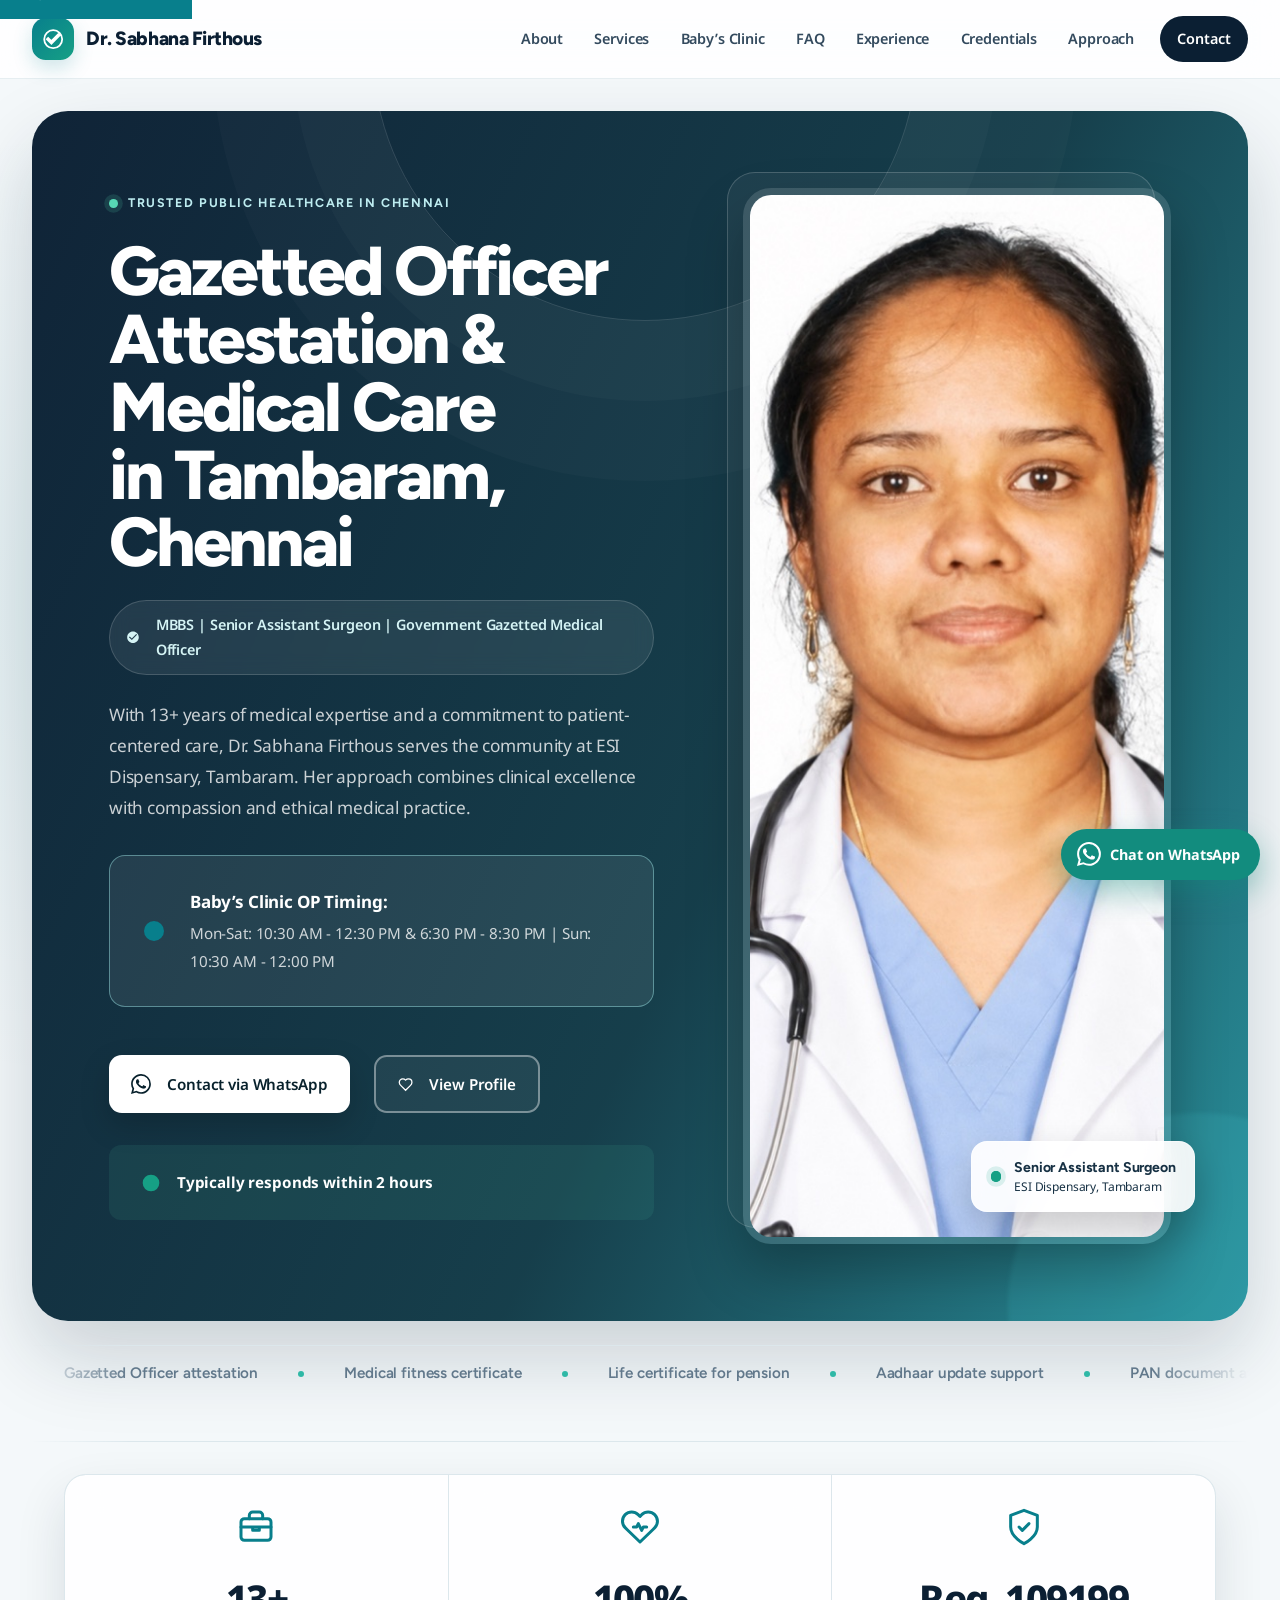
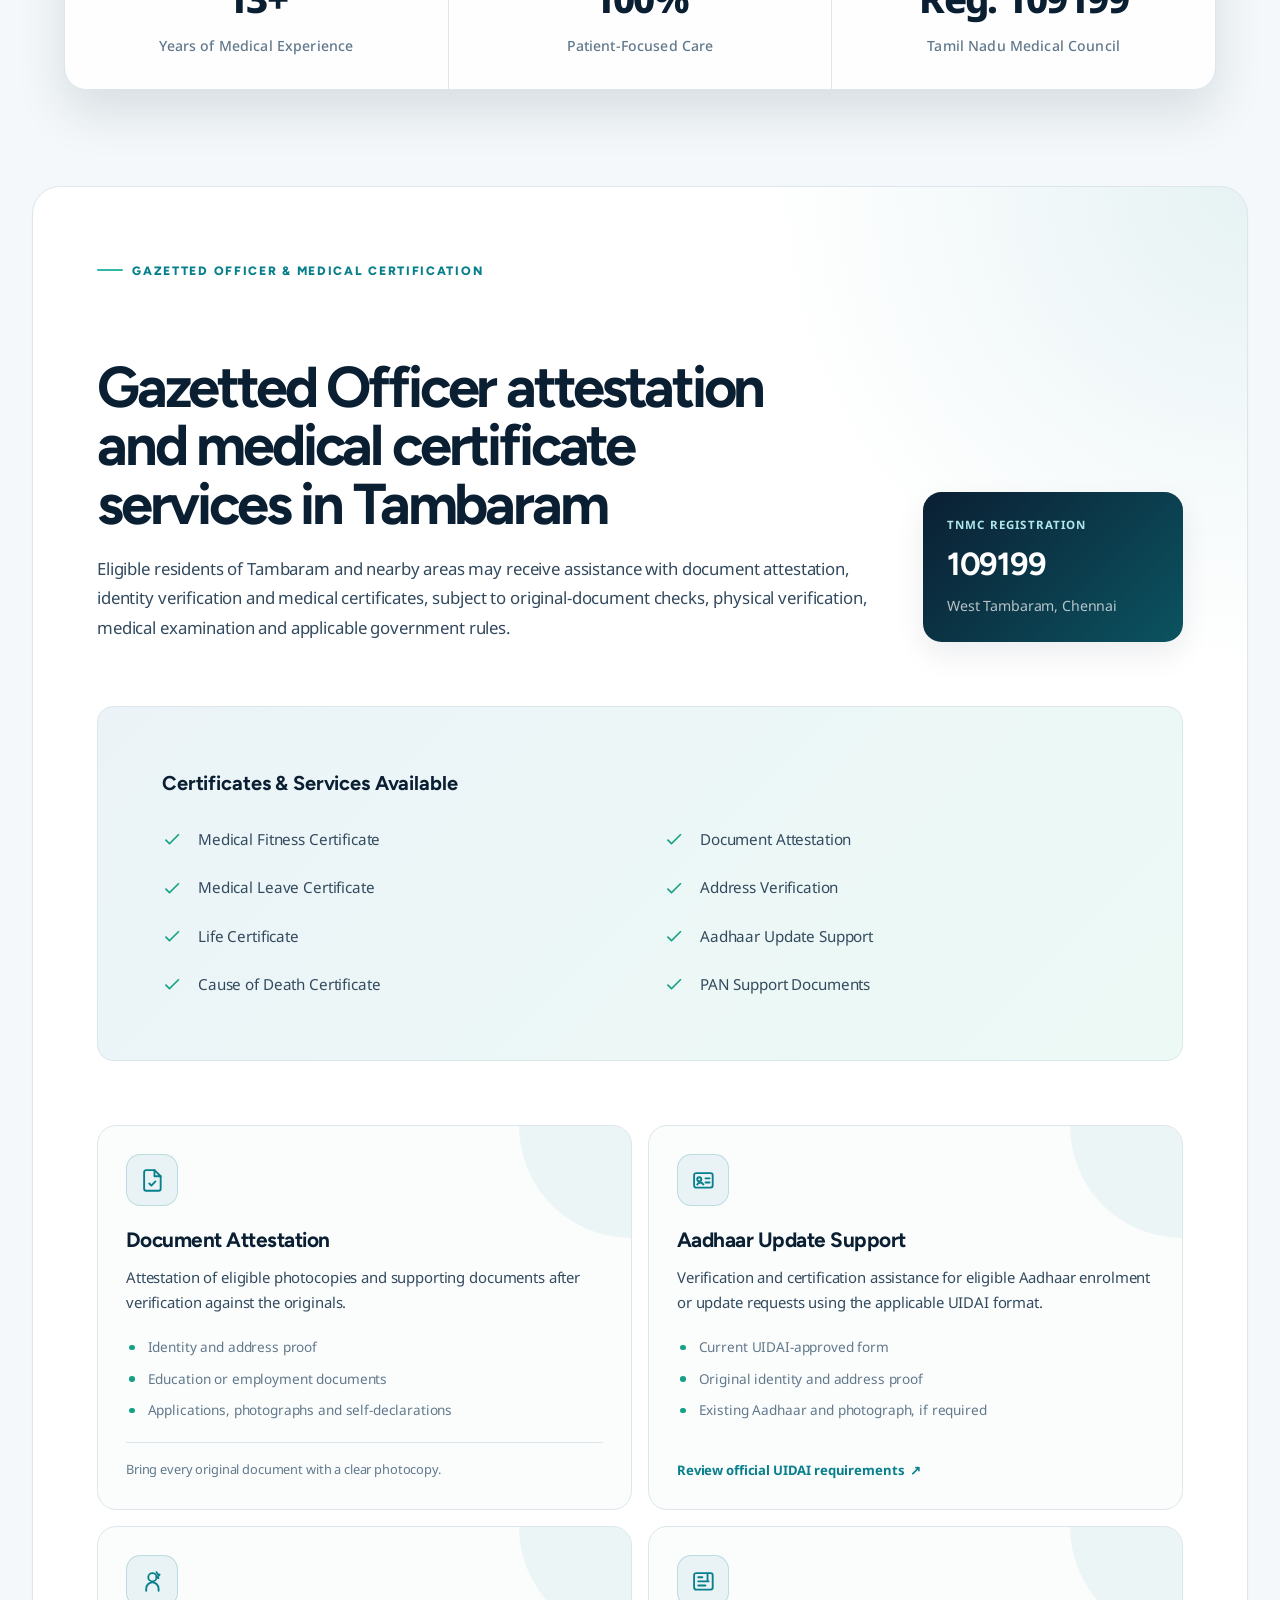
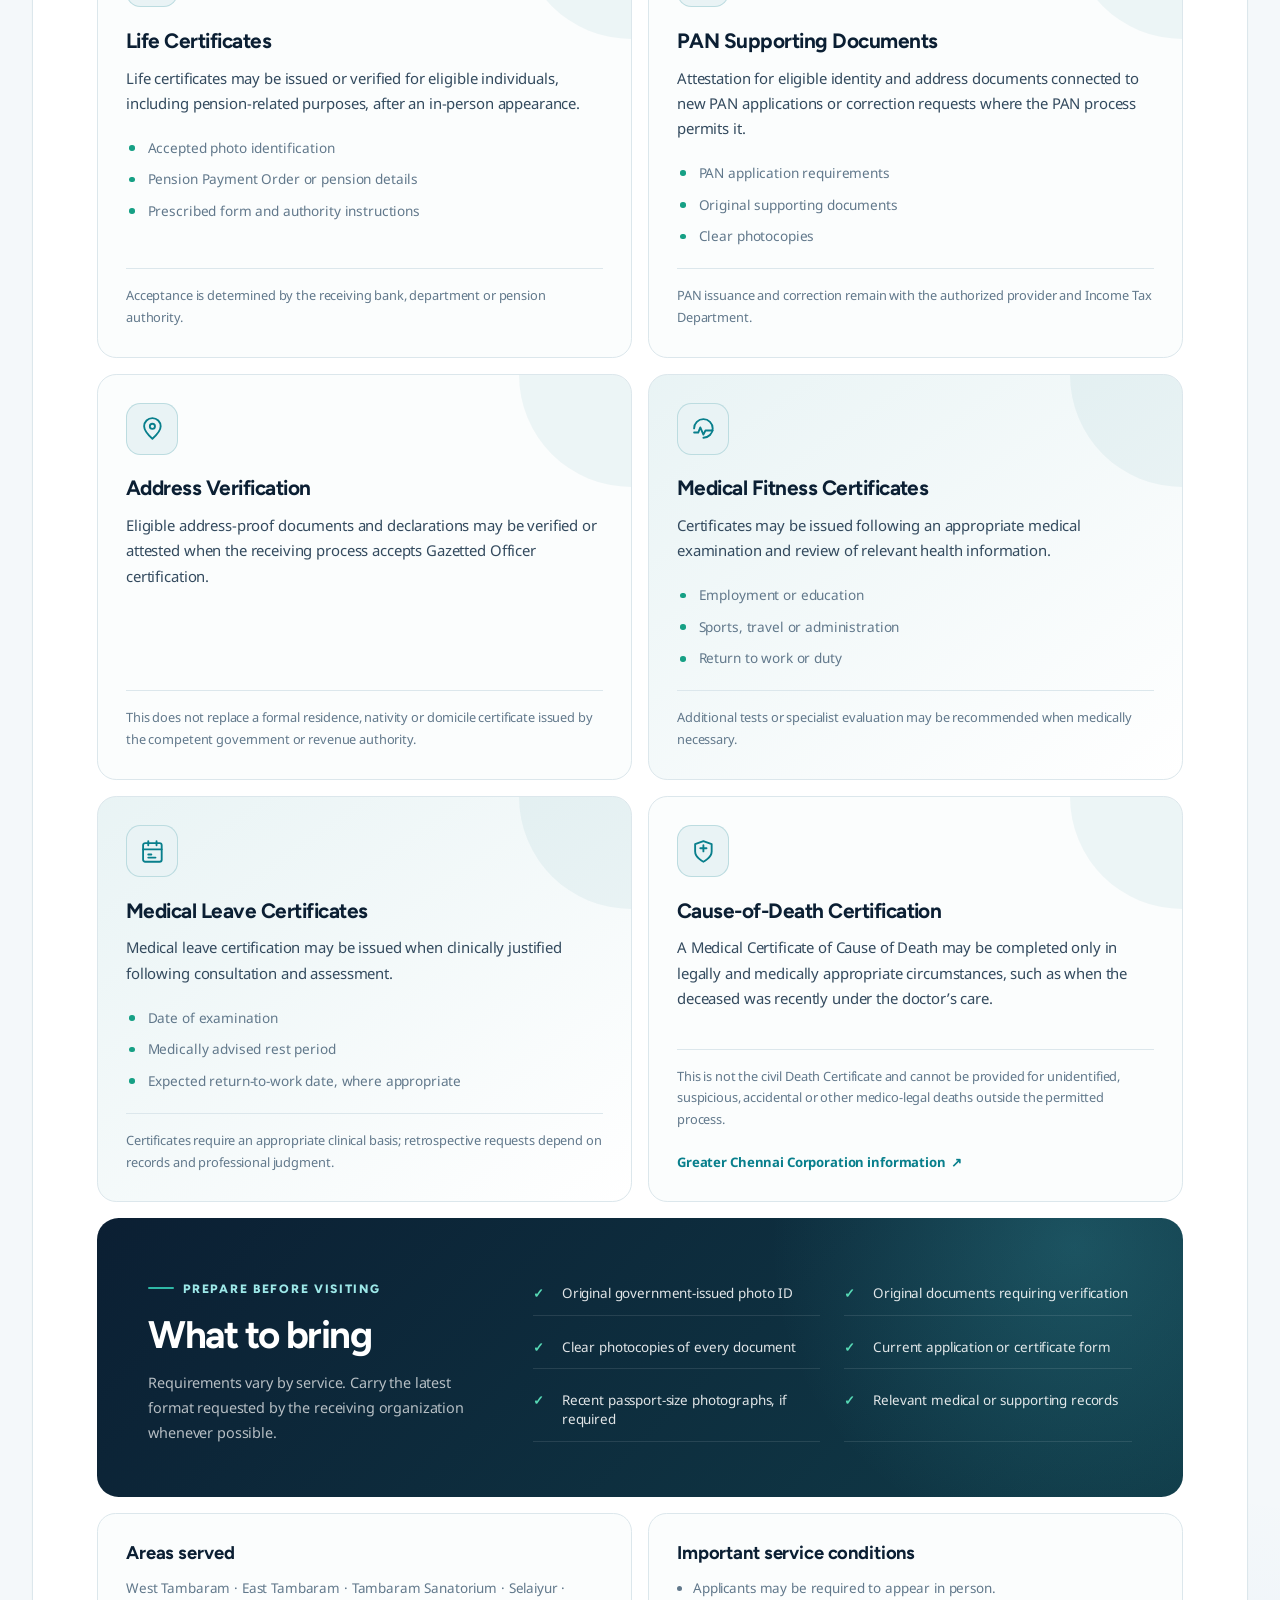
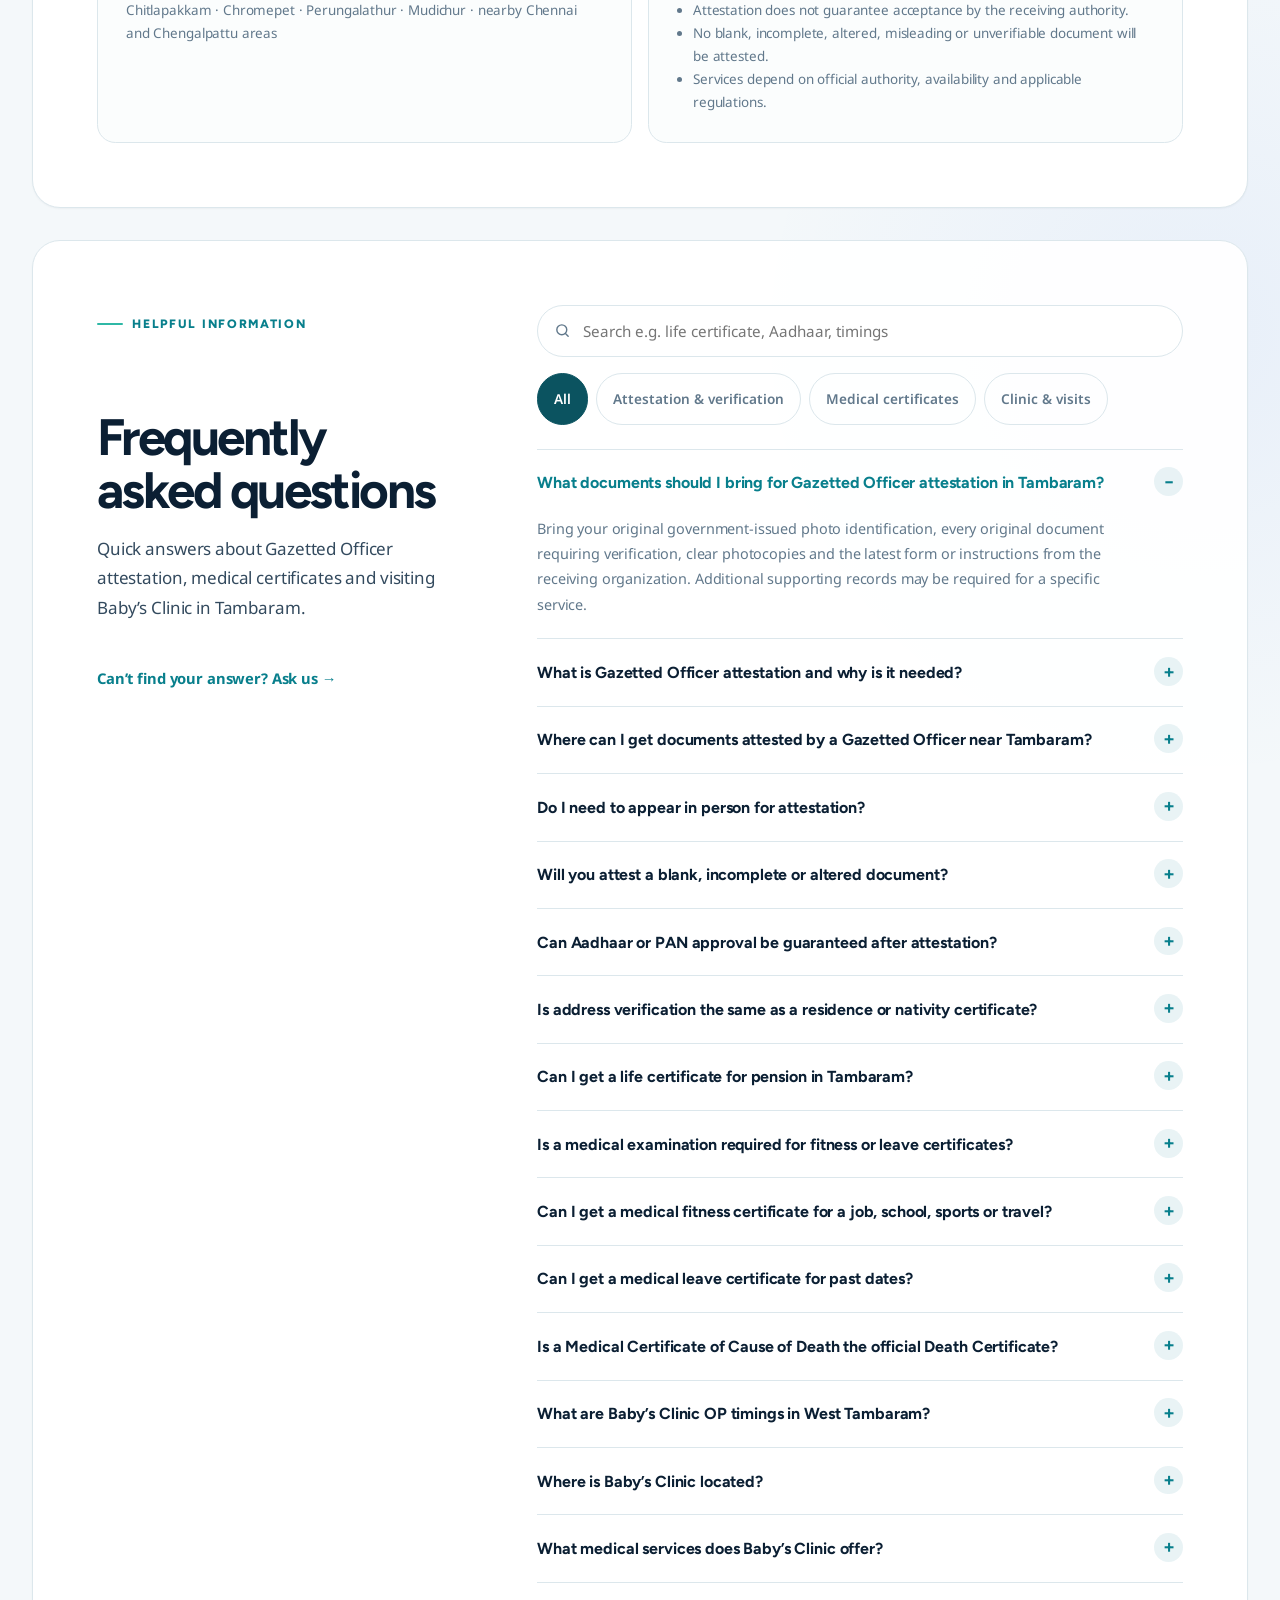
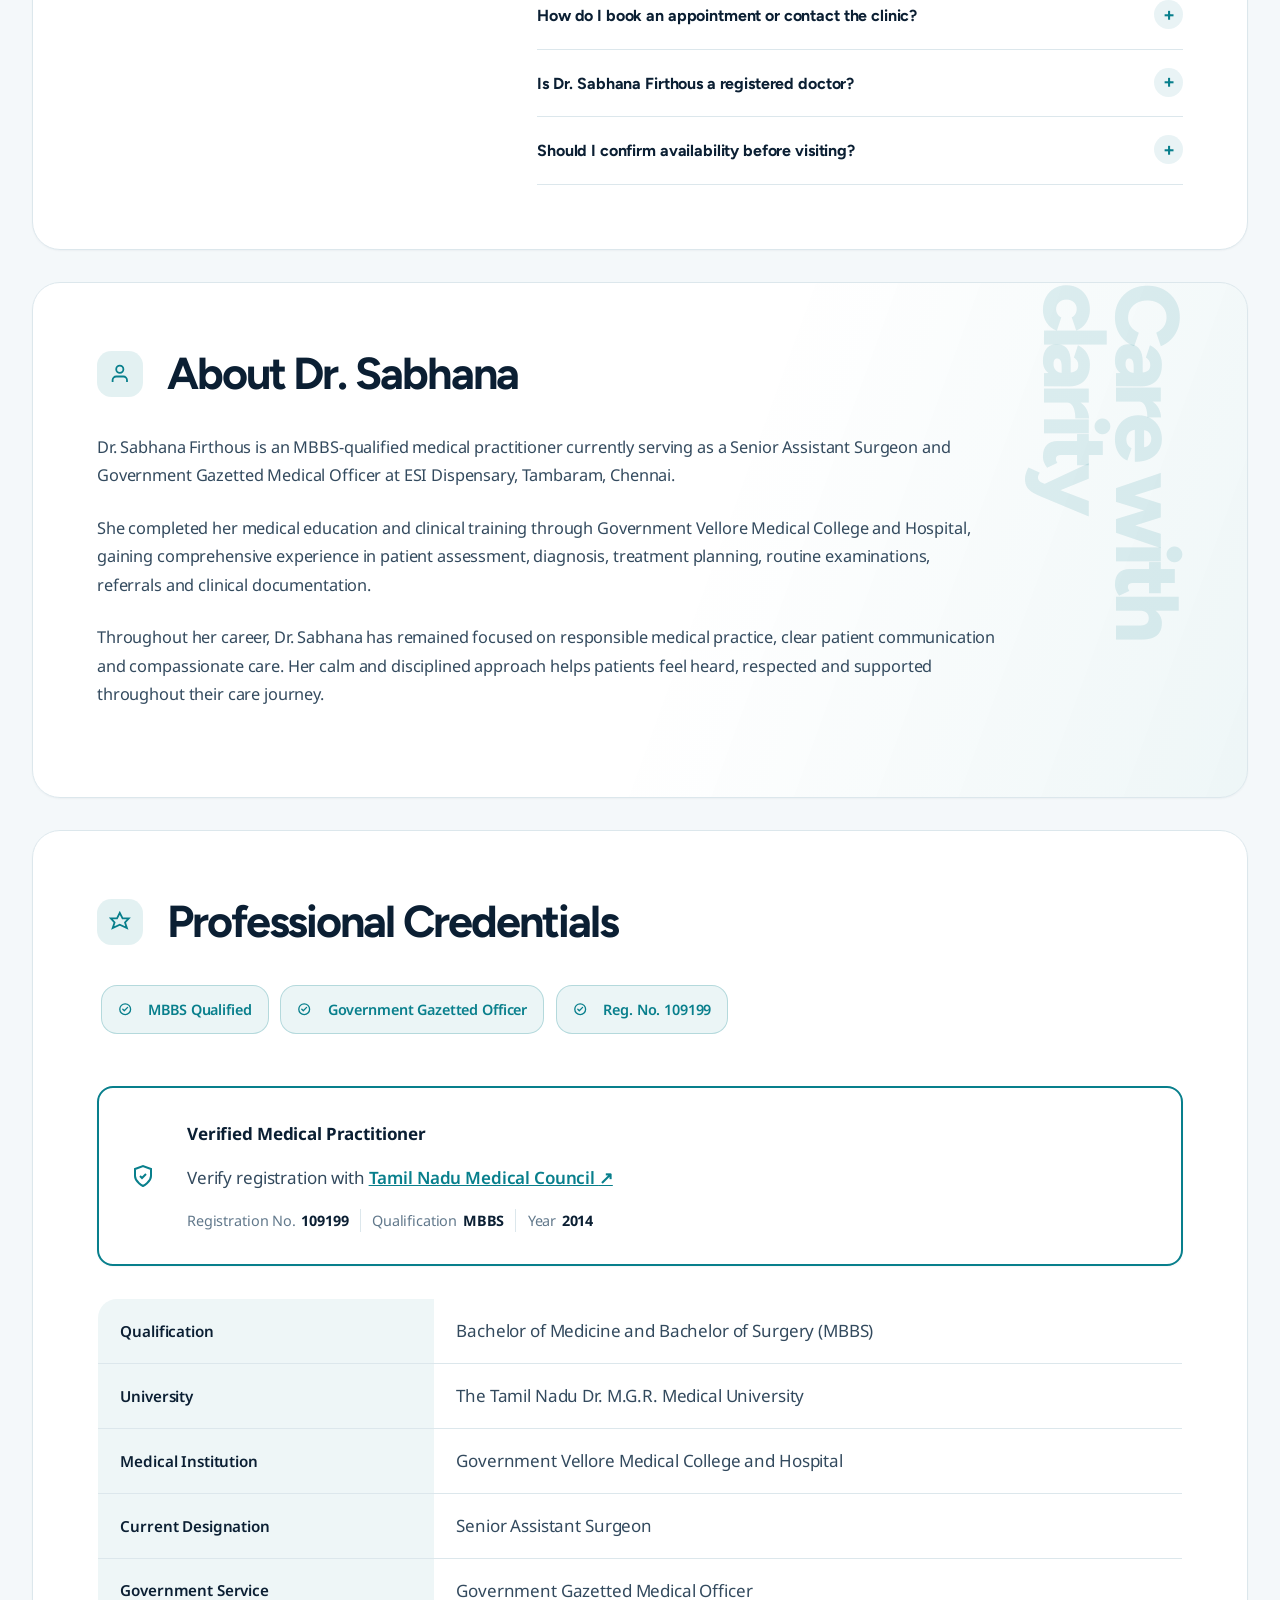
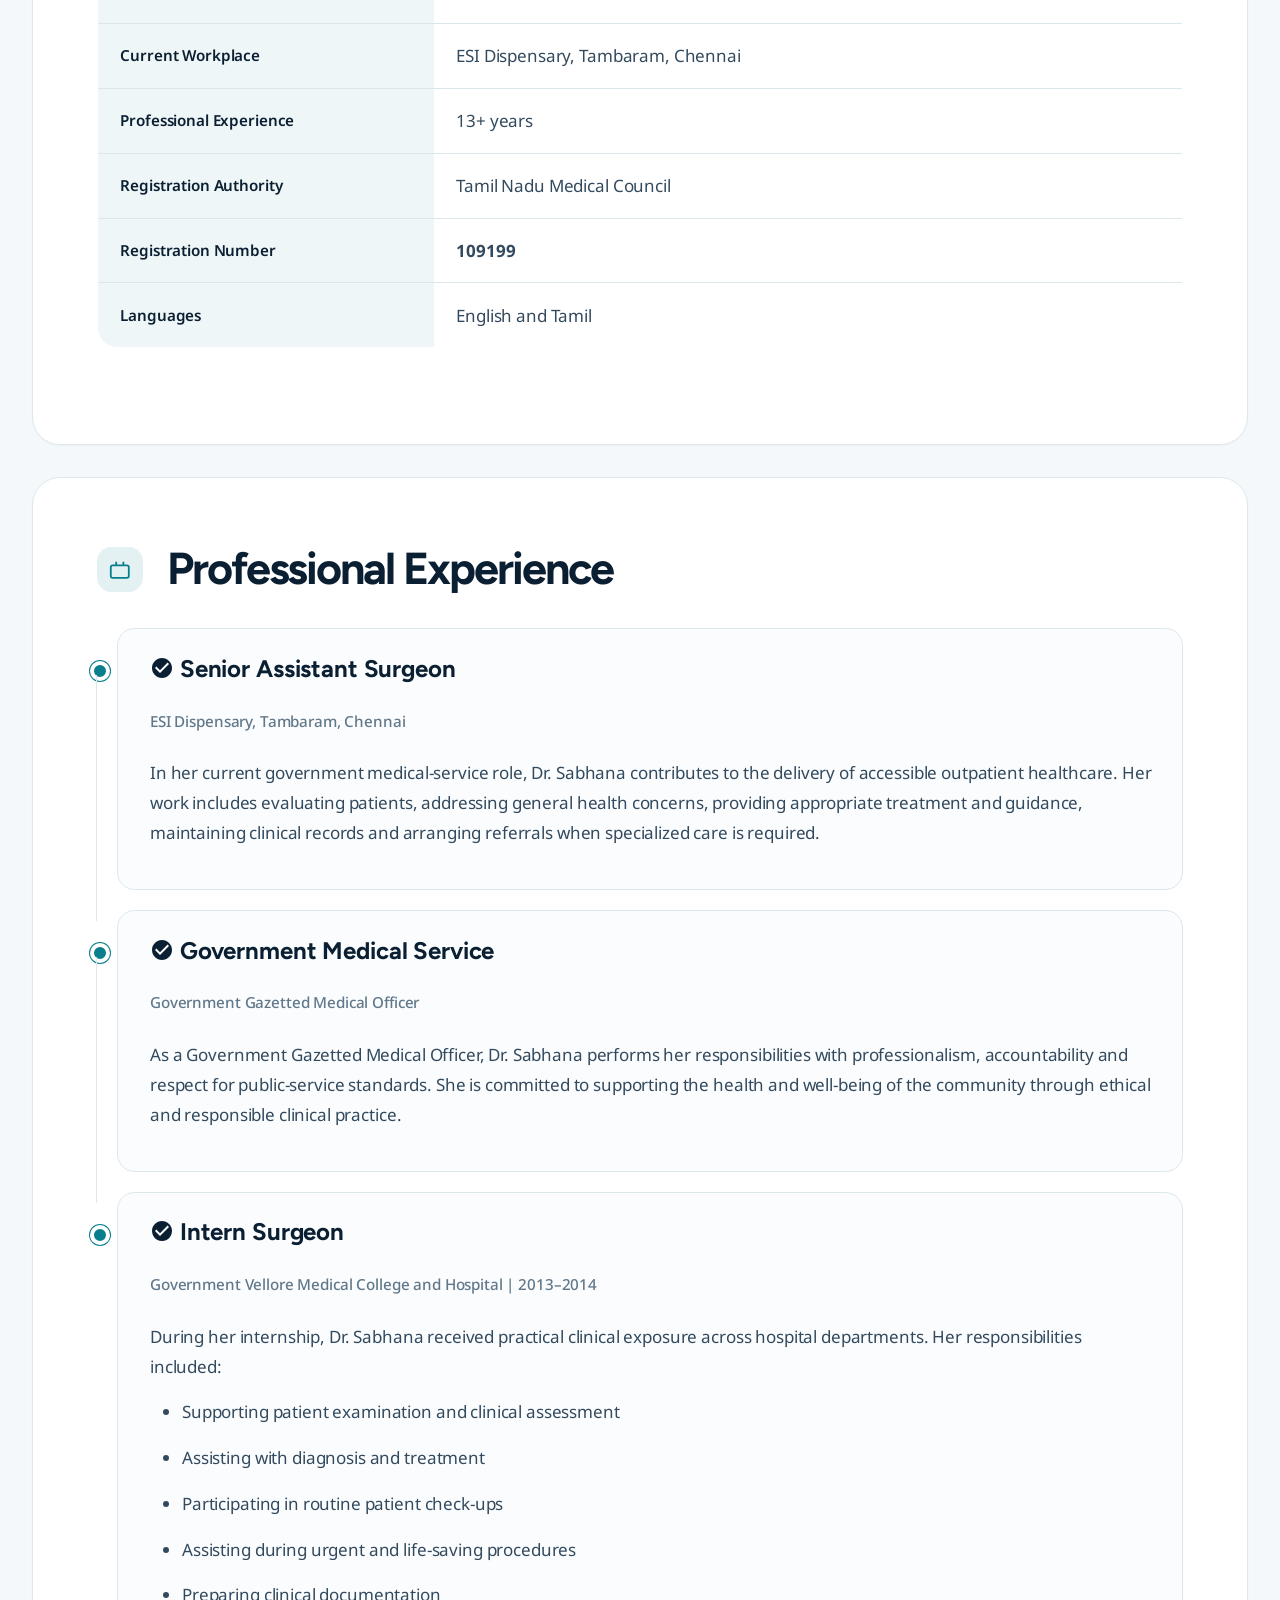
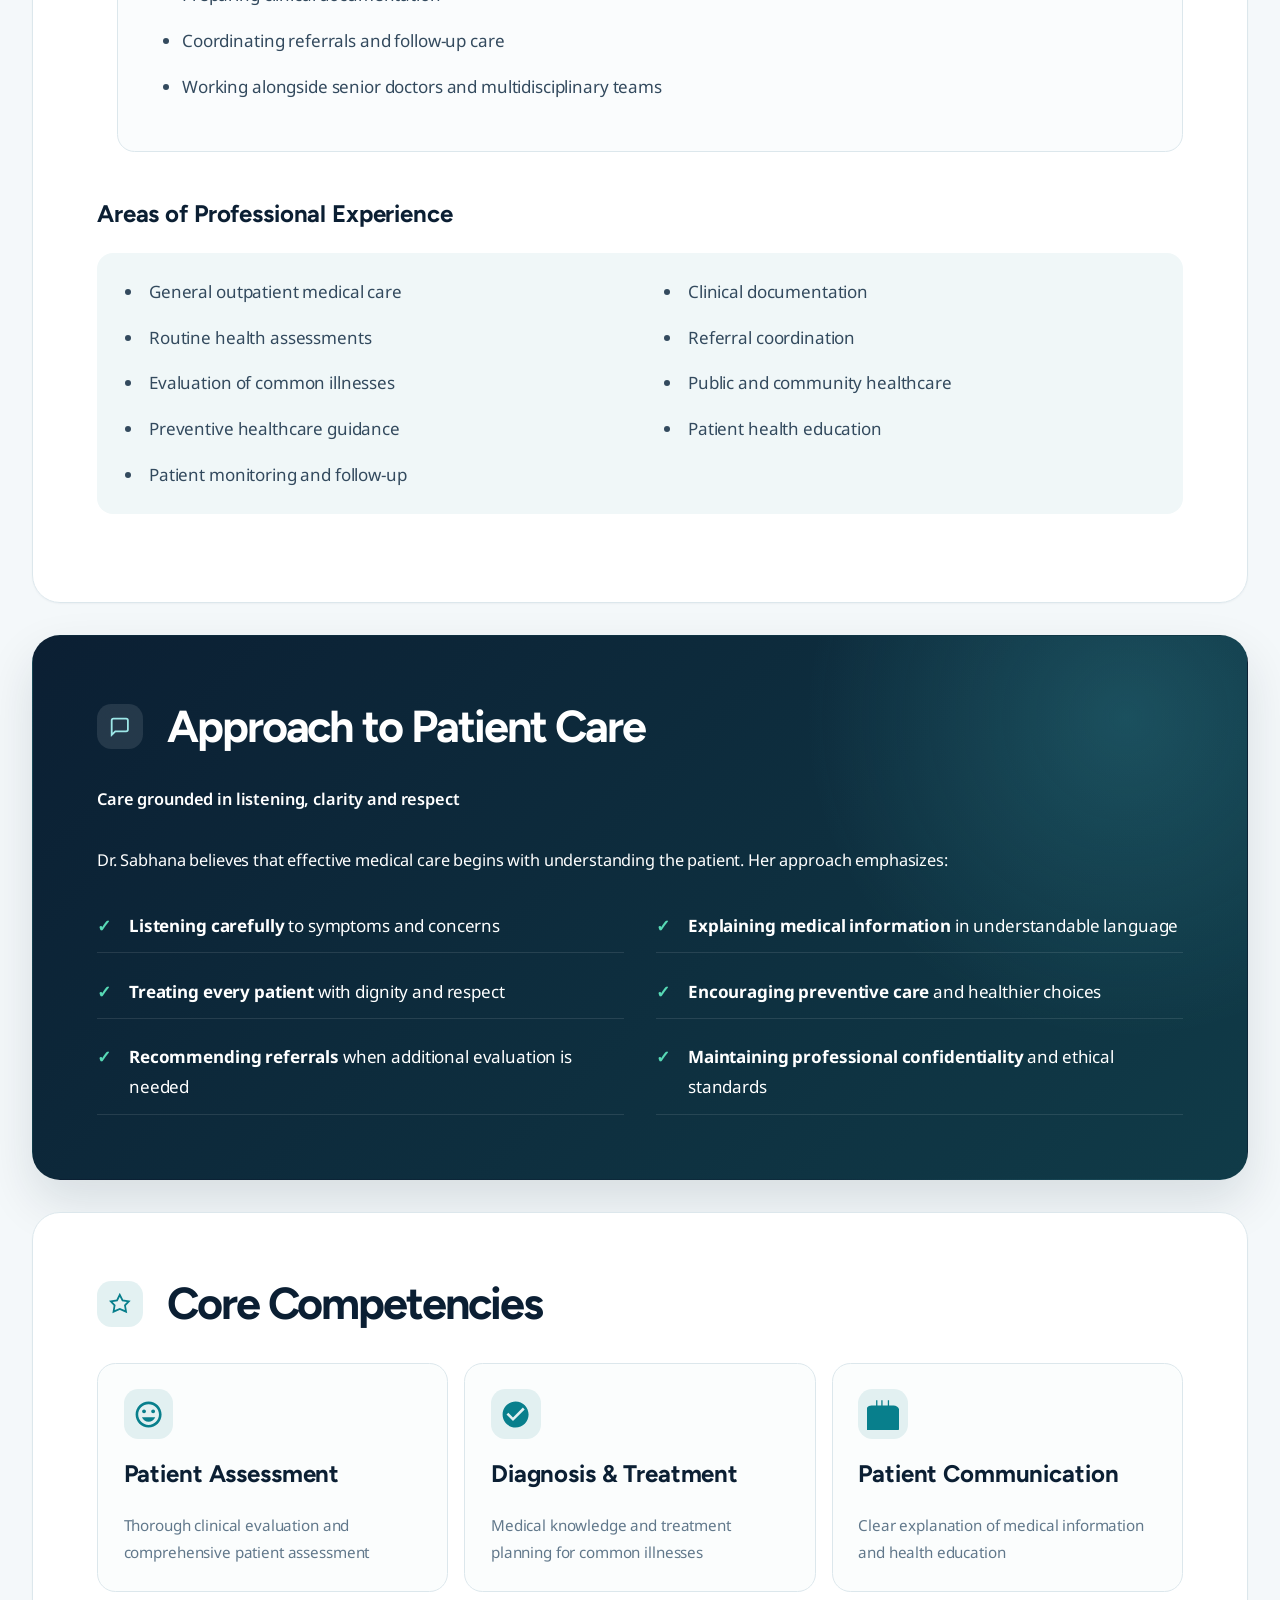
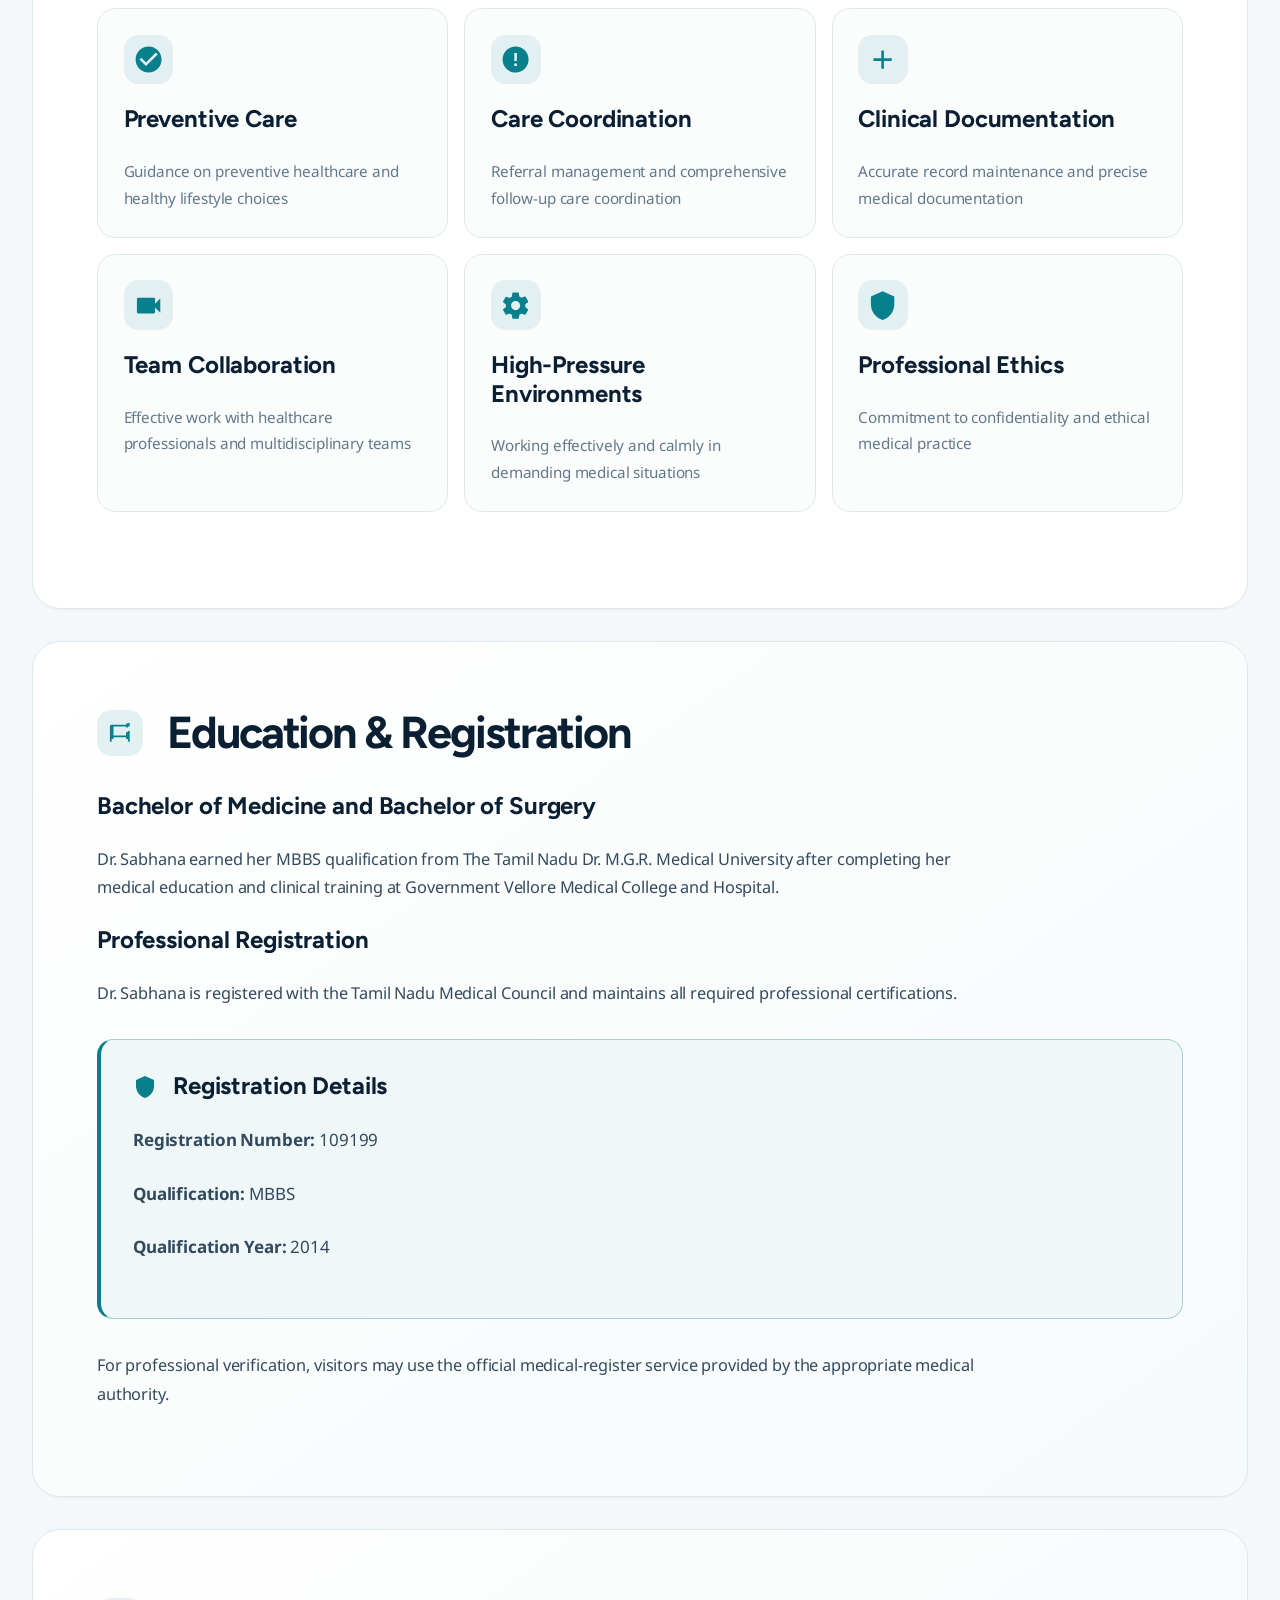
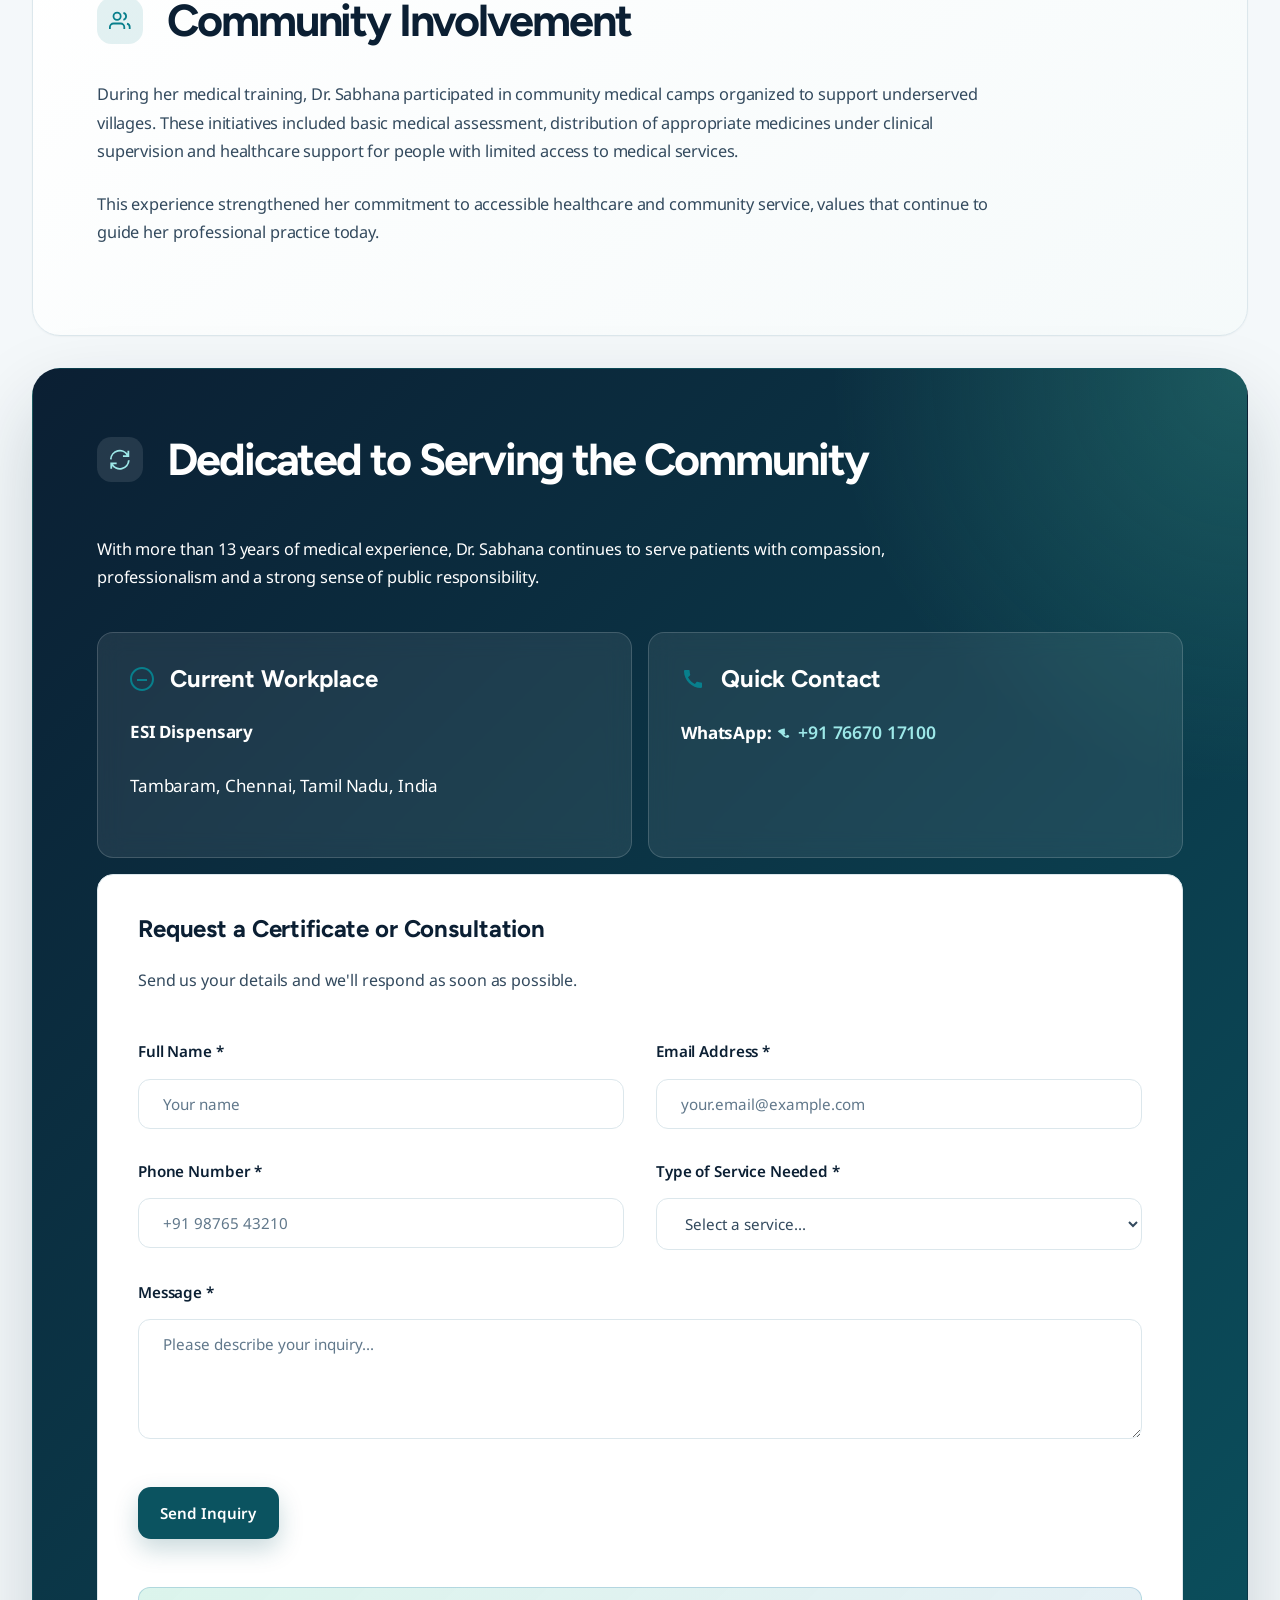
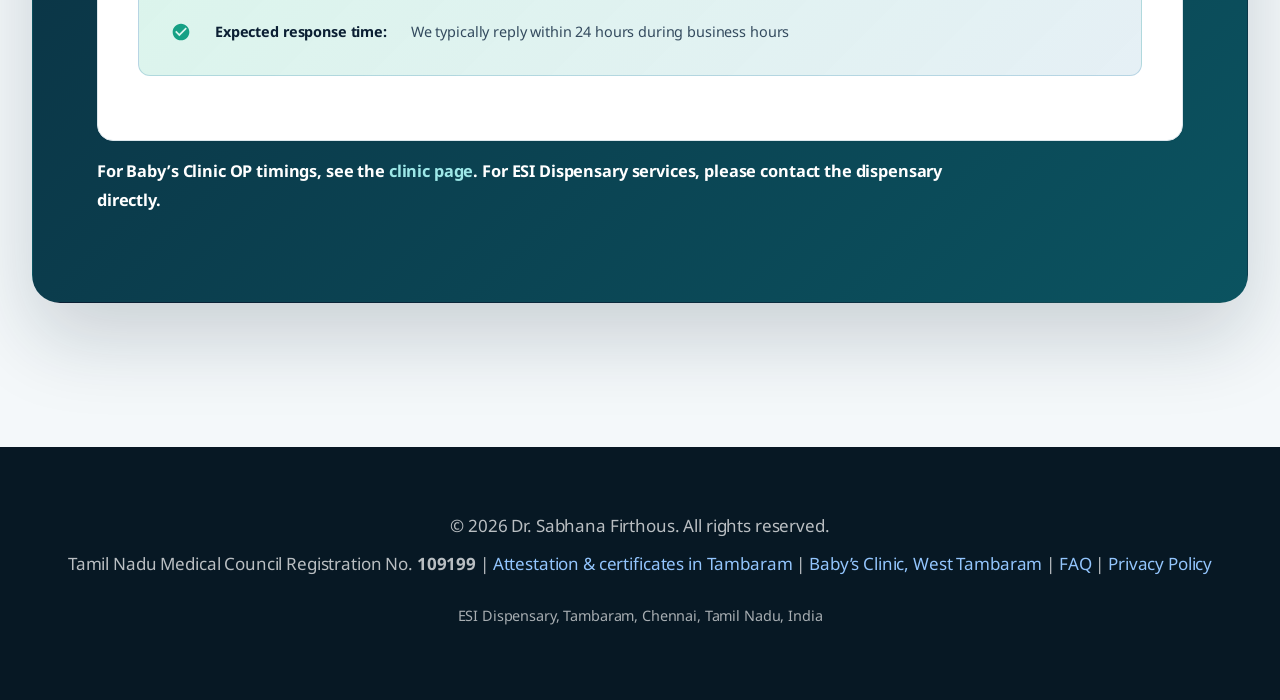
==== commit c4309763: "Improve SEO and mobile navigation Add canonical, Open Graph, Twitter, geo, and expanded schema metad" ====
--- a/index.html
+++ b/index.html
@@ -7,44 +7,107 @@
     <link rel="icon" type="image/svg+xml" href="images/favicon.svg" sizes="any">
     <link rel="apple-touch-icon" href="images/apple-touch-icon.png" sizes="180x180">
     <meta name="viewport" content="width=device-width, initial-scale=1.0">
-    <meta name="description" content="Dr. Sabhana Firthous, MBBS—Gazetted Officer attestation, medical certificates and general medical services for Tambaram and nearby Chennai areas.">
+    <meta name="description" content="Gazetted Officer attestation, life, fitness &amp; medical leave certificates and Aadhaar/PAN document support in West Tambaram, Chennai. Dr. Sabhana Firthous, MBBS.">
     <meta name="keywords" content="Gazetted Officer attestation Tambaram, medical certificate Tambaram, medical fitness certificate Chennai, life certificate, Aadhaar verification, PAN document attestation, Dr Sabhana Firthous">
     <meta name="robots" content="index, follow, max-image-preview:large, max-snippet:-1, max-video-preview:-1">
     <meta name="author" content="Dr. Sabhana Firthous">
     <meta name="theme-color" content="#0B1F33">
 
+    <link rel="canonical" href="https://premiumlifecare.in/">
+    <link rel="alternate" hreflang="en-IN" href="https://premiumlifecare.in/">
+    <link rel="alternate" hreflang="x-default" href="https://premiumlifecare.in/">
+    <meta name="geo.region" content="IN-TN">
+    <meta name="geo.placename" content="West Tambaram, Chennai">
+    <meta property="og:url" content="https://premiumlifecare.in/">
+    <meta property="og:image" content="https://premiumlifecare.in/images/dr-sabhana-firthous.jpg">
+    <meta property="og:image:alt" content="Dr. Sabhana Firthous, MBBS, Gazetted Officer and doctor in West Tambaram, Chennai">
+
     <meta property="og:type" content="website">
     <meta property="og:locale" content="en_IN">
     <meta property="og:site_name" content="Dr. Sabhana Firthous">
-    <meta property="og:title" content="Dr. Sabhana Firthous | Attestation &amp; Medical Certificates, Tambaram">
-    <meta property="og:description" content="Gazetted Officer attestation, eligible medical certificates and professional medical services in Tambaram, Chennai.">
-    <meta name="twitter:card" content="summary">
-    <meta name="twitter:title" content="Dr. Sabhana Firthous | Medical Services in Tambaram">
-    <meta name="twitter:description" content="Gazetted Officer attestation, medical certificates and professional medical services for Tambaram and nearby areas.">
-
-    <title>Dr. Sabhana Firthous | Attestation &amp; Medical Certificates, Tambaram</title>
+    <meta property="og:title" content="Gazetted Officer Attestation &amp; Medical Certificates in Tambaram | Dr. Sabhana Firthous">
+    <meta property="og:description" content="Gazetted Officer attestation, life, fitness and medical leave certificates, Aadhaar and PAN document support in West Tambaram, Chennai.">
+    <meta name="twitter:card" content="summary_large_image">
+    <meta name="twitter:title" content="Gazetted Officer Attestation in Tambaram | Dr. Sabhana Firthous">
+    <meta name="twitter:description" content="Attestation, medical certificates and Baby’s Clinic OPD in West Tambaram, Chennai.">
+    <meta name="twitter:image" content="https://premiumlifecare.in/images/dr-sabhana-firthous.jpg">
+    <meta name="twitter:image:alt" content="Dr. Sabhana Firthous, MBBS, Gazetted Officer and doctor in West Tambaram, Chennai">
+
+    <title>Gazetted Officer Attestation Tambaram | Dr. Sabhana Firthous</title>
 
     <link rel="preconnect" href="https://fonts.googleapis.com">
     <link rel="preconnect" href="https://fonts.gstatic.com" crossorigin>
     <link href="https://fonts.googleapis.com/css2?family=Figtree:wght@300;400;500;600;700;800&amp;family=Noto+Sans:wght@300;400;500;600;700&amp;display=swap" rel="stylesheet">
-    <link rel="stylesheet" href="styles/styles.css">
+    <link rel="stylesheet" href="styles/styles.css?v=20261010-mobile-1">
 
     <script type="application/ld+json">
     {
         "@context": "https://schema.org",
         "@graph": [
             {
-                "@type": "Person",
+                "@type": "WebSite",
+                "@id": "https://premiumlifecare.in/#website",
+                "url": "https://premiumlifecare.in/",
+                "name": "Dr. Sabhana Firthous",
+                "inLanguage": "en-IN",
+                "publisher": {
+                    "@id": "https://premiumlifecare.in/#doctor"
+                }
+            },
+            {
+                "@type": "WebPage",
+                "@id": "https://premiumlifecare.in/#webpage",
+                "url": "https://premiumlifecare.in/",
+                "name": "Gazetted Officer Attestation in Tambaram, Chennai | Dr. Sabhana Firthous",
+                "isPartOf": {
+                    "@id": "https://premiumlifecare.in/#website"
+                },
+                "about": {
+                    "@id": "https://premiumlifecare.in/#doctor"
+                },
+                "primaryImageOfPage": {
+                    "@type": "ImageObject",
+                    "url": "https://premiumlifecare.in/images/dr-sabhana-firthous.jpg",
+                    "width": 900,
+                    "height": 1072
+                },
+                "inLanguage": "en-IN",
+                "breadcrumb": {
+                    "@id": "https://premiumlifecare.in/#breadcrumb"
+                }
+            },
+            {
+                "@type": "BreadcrumbList",
+                "@id": "https://premiumlifecare.in/#breadcrumb",
+                "itemListElement": [
+                    {
+                        "@type": "ListItem",
+                        "position": 1,
+                        "name": "Home",
+                        "item": "https://premiumlifecare.in/"
+                    }
+                ]
+            },
+            {
+                "@type": [
+                    "Person",
+                    "Physician"
+                ],
                 "name": "Dr. Sabhana Firthous",
                 "honorificPrefix": "Dr.",
                 "honorificSuffix": "MBBS",
                 "jobTitle": "Senior Assistant Surgeon and Government Gazetted Medical Officer",
                 "description": "MBBS-qualified medical practitioner with more than 13 years of experience serving Tambaram, Chennai.",
                 "telephone": "+917667017100",
-                "worksFor": {
-                    "@type": "GovernmentOrganization",
-                    "name": "ESI Dispensary, Tambaram"
-                },
+                "worksFor": [
+                    {
+                        "@type": "GovernmentOrganization",
+                        "name": "ESI Dispensary, Tambaram"
+                    },
+                    {
+                        "@id": "https://premiumlifecare.in/clinic.html#clinic"
+                    }
+                ],
                 "alumniOf": {
                     "@type": "CollegeOrUniversity",
                     "name": "Government Vellore Medical College and Hospital"
@@ -65,20 +128,465 @@
                         "identifier": "109199"
                     }
                 ],
-                "knowsLanguage": ["English", "Tamil"]
+                "knowsLanguage": [
+                    "English",
+                    "Tamil"
+                ],
+                "@id": "https://premiumlifecare.in/#doctor",
+                "url": "https://premiumlifecare.in/",
+                "image": "https://premiumlifecare.in/images/dr-sabhana-firthous.jpg",
+                "medicalSpecialty": "PrimaryCare",
+                "areaServed": [
+                    {
+                        "@type": "Place",
+                        "name": "West Tambaram"
+                    },
+                    {
+                        "@type": "Place",
+                        "name": "East Tambaram"
+                    },
+                    {
+                        "@type": "Place",
+                        "name": "Tambaram Sanatorium"
+                    },
+                    {
+                        "@type": "Place",
+                        "name": "Selaiyur"
+                    },
+                    {
+                        "@type": "Place",
+                        "name": "Chitlapakkam"
+                    },
+                    {
+                        "@type": "Place",
+                        "name": "Chromepet"
+                    },
+                    {
+                        "@type": "Place",
+                        "name": "Perungalathur"
+                    },
+                    {
+                        "@type": "Place",
+                        "name": "Mudichur"
+                    },
+                    {
+                        "@type": "Place",
+                        "name": "Chennai"
+                    }
+                ]
             },
             {
                 "@type": "ItemList",
-                "name": "Gazetted Officer and medical certificate services",
+                "name": "Gazetted Officer attestation and medical certificate services in Tambaram, Chennai",
                 "itemListElement": [
-                    {"@type": "ListItem", "position": 1, "name": "Document Attestation"},
-                    {"@type": "ListItem", "position": 2, "name": "Aadhaar Update Support"},
-                    {"@type": "ListItem", "position": 3, "name": "Life Certificates"},
-                    {"@type": "ListItem", "position": 4, "name": "PAN Supporting Documents"},
-                    {"@type": "ListItem", "position": 5, "name": "Address Verification"},
-                    {"@type": "ListItem", "position": 6, "name": "Medical Fitness Certificates"},
-                    {"@type": "ListItem", "position": 7, "name": "Medical Leave Certificates"},
-                    {"@type": "ListItem", "position": 8, "name": "Cause-of-Death Certification"}
+                    {
+                        "@type": "ListItem",
+                        "position": 1,
+                        "item": {
+                            "@type": "Service",
+                            "name": "Gazetted Officer document attestation",
+                            "description": "Attestation of eligible photocopies and supporting documents after verification against the originals.",
+                            "provider": {
+                                "@id": "https://premiumlifecare.in/#doctor"
+                            },
+                            "areaServed": [
+                                {
+                                    "@type": "Place",
+                                    "name": "West Tambaram"
+                                },
+                                {
+                                    "@type": "Place",
+                                    "name": "East Tambaram"
+                                },
+                                {
+                                    "@type": "Place",
+                                    "name": "Tambaram Sanatorium"
+                                },
+                                {
+                                    "@type": "Place",
+                                    "name": "Selaiyur"
+                                },
+                                {
+                                    "@type": "Place",
+                                    "name": "Chitlapakkam"
+                                },
+                                {
+                                    "@type": "Place",
+                                    "name": "Chromepet"
+                                },
+                                {
+                                    "@type": "Place",
+                                    "name": "Perungalathur"
+                                },
+                                {
+                                    "@type": "Place",
+                                    "name": "Mudichur"
+                                },
+                                {
+                                    "@type": "Place",
+                                    "name": "Chennai"
+                                }
+                            ],
+                            "serviceType": "Gazetted Officer document attestation"
+                        }
+                    },
+                    {
+                        "@type": "ListItem",
+                        "position": 2,
+                        "item": {
+                            "@type": "Service",
+                            "name": "Aadhaar update support",
+                            "description": "Verification and certification assistance for eligible Aadhaar enrolment or update requests.",
+                            "provider": {
+                                "@id": "https://premiumlifecare.in/#doctor"
+                            },
+                            "areaServed": [
+                                {
+                                    "@type": "Place",
+                                    "name": "West Tambaram"
+                                },
+                                {
+                                    "@type": "Place",
+                                    "name": "East Tambaram"
+                                },
+                                {
+                                    "@type": "Place",
+                                    "name": "Tambaram Sanatorium"
+                                },
+                                {
+                                    "@type": "Place",
+                                    "name": "Selaiyur"
+                                },
+                                {
+                                    "@type": "Place",
+                                    "name": "Chitlapakkam"
+                                },
+                                {
+                                    "@type": "Place",
+                                    "name": "Chromepet"
+                                },
+                                {
+                                    "@type": "Place",
+                                    "name": "Perungalathur"
+                                },
+                                {
+                                    "@type": "Place",
+                                    "name": "Mudichur"
+                                },
+                                {
+                                    "@type": "Place",
+                                    "name": "Chennai"
+                                }
+                            ],
+                            "serviceType": "Aadhaar update support"
+                        }
+                    },
+                    {
+                        "@type": "ListItem",
+                        "position": 3,
+                        "item": {
+                            "@type": "Service",
+                            "name": "Life certificate for pension",
+                            "description": "Life certificates for eligible individuals, including pension-related purposes, after an in-person appearance.",
+                            "provider": {
+                                "@id": "https://premiumlifecare.in/#doctor"
+                            },
+                            "areaServed": [
+                                {
+                                    "@type": "Place",
+                                    "name": "West Tambaram"
+                                },
+                                {
+                                    "@type": "Place",
+                                    "name": "East Tambaram"
+                                },
+                                {
+                                    "@type": "Place",
+                                    "name": "Tambaram Sanatorium"
+                                },
+                                {
+                                    "@type": "Place",
+                                    "name": "Selaiyur"
+                                },
+                                {
+                                    "@type": "Place",
+                                    "name": "Chitlapakkam"
+                                },
+                                {
+                                    "@type": "Place",
+                                    "name": "Chromepet"
+                                },
+                                {
+                                    "@type": "Place",
+                                    "name": "Perungalathur"
+                                },
+                                {
+                                    "@type": "Place",
+                                    "name": "Mudichur"
+                                },
+                                {
+                                    "@type": "Place",
+                                    "name": "Chennai"
+                                }
+                            ],
+                            "serviceType": "Life certificate for pension"
+                        }
+                    },
+                    {
+                        "@type": "ListItem",
+                        "position": 4,
+                        "item": {
+                            "@type": "Service",
+                            "name": "PAN supporting document attestation",
+                            "description": "Attestation of eligible identity and address documents for PAN applications or corrections where permitted.",
+                            "provider": {
+                                "@id": "https://premiumlifecare.in/#doctor"
+                            },
+                            "areaServed": [
+                                {
+                                    "@type": "Place",
+                                    "name": "West Tambaram"
+                                },
+                                {
+                                    "@type": "Place",
+                                    "name": "East Tambaram"
+                                },
+                                {
+                                    "@type": "Place",
+                                    "name": "Tambaram Sanatorium"
+                                },
+                                {
+                                    "@type": "Place",
+                                    "name": "Selaiyur"
+                                },
+                                {
+                                    "@type": "Place",
+                                    "name": "Chitlapakkam"
+                                },
+                                {
+                                    "@type": "Place",
+                                    "name": "Chromepet"
+                                },
+                                {
+                                    "@type": "Place",
+                                    "name": "Perungalathur"
+                                },
+                                {
+                                    "@type": "Place",
+                                    "name": "Mudichur"
+                                },
+                                {
+                                    "@type": "Place",
+                                    "name": "Chennai"
+                                }
+                            ],
+                            "serviceType": "PAN supporting document attestation"
+                        }
+                    },
+                    {
+                        "@type": "ListItem",
+                        "position": 5,
+                        "item": {
+                            "@type": "Service",
+                            "name": "Address verification",
+                            "description": "Verification or attestation of address-proof documents where Gazetted Officer certification is accepted.",
+                            "provider": {
+                                "@id": "https://premiumlifecare.in/#doctor"
+                            },
+                            "areaServed": [
+                                {
+                                    "@type": "Place",
+                                    "name": "West Tambaram"
+                                },
+                                {
+                                    "@type": "Place",
+                                    "name": "East Tambaram"
+                                },
+                                {
+                                    "@type": "Place",
+                                    "name": "Tambaram Sanatorium"
+                                },
+                                {
+                                    "@type": "Place",
+                                    "name": "Selaiyur"
+                                },
+                                {
+                                    "@type": "Place",
+                                    "name": "Chitlapakkam"
+                                },
+                                {
+                                    "@type": "Place",
+                                    "name": "Chromepet"
+                                },
+                                {
+                                    "@type": "Place",
+                                    "name": "Perungalathur"
+                                },
+                                {
+                                    "@type": "Place",
+                                    "name": "Mudichur"
+                                },
+                                {
+                                    "@type": "Place",
+                                    "name": "Chennai"
+                                }
+                            ],
+                            "serviceType": "Address verification"
+                        }
+                    },
+                    {
+                        "@type": "ListItem",
+                        "position": 6,
+                        "item": {
+                            "@type": "Service",
+                            "name": "Medical fitness certificate",
+                            "description": "Medical fitness certificates issued after an appropriate medical examination.",
+                            "provider": {
+                                "@id": "https://premiumlifecare.in/#doctor"
+                            },
+                            "areaServed": [
+                                {
+                                    "@type": "Place",
+                                    "name": "West Tambaram"
+                                },
+                                {
+                                    "@type": "Place",
+                                    "name": "East Tambaram"
+                                },
+                                {
+                                    "@type": "Place",
+                                    "name": "Tambaram Sanatorium"
+                                },
+                                {
+                                    "@type": "Place",
+                                    "name": "Selaiyur"
+                                },
+                                {
+                                    "@type": "Place",
+                                    "name": "Chitlapakkam"
+                                },
+                                {
+                                    "@type": "Place",
+                                    "name": "Chromepet"
+                                },
+                                {
+                                    "@type": "Place",
+                                    "name": "Perungalathur"
+                                },
+                                {
+                                    "@type": "Place",
+                                    "name": "Mudichur"
+                                },
+                                {
+                                    "@type": "Place",
+                                    "name": "Chennai"
+                                }
+                            ],
+                            "serviceType": "Medical fitness certificate"
+                        }
+                    },
+                    {
+                        "@type": "ListItem",
+                        "position": 7,
+                        "item": {
+                            "@type": "Service",
+                            "name": "Medical leave certificate",
+                            "description": "Medical leave certificates issued when clinically justified after consultation.",
+                            "provider": {
+                                "@id": "https://premiumlifecare.in/#doctor"
+                            },
+                            "areaServed": [
+                                {
+                                    "@type": "Place",
+                                    "name": "West Tambaram"
+                                },
+                                {
+                                    "@type": "Place",
+                                    "name": "East Tambaram"
+                                },
+                                {
+                                    "@type": "Place",
+                                    "name": "Tambaram Sanatorium"
+                                },
+                                {
+                                    "@type": "Place",
+                                    "name": "Selaiyur"
+                                },
+                                {
+                                    "@type": "Place",
+                                    "name": "Chitlapakkam"
+                                },
+                                {
+                                    "@type": "Place",
+                                    "name": "Chromepet"
+                                },
+                                {
+                                    "@type": "Place",
+                                    "name": "Perungalathur"
+                                },
+                                {
+                                    "@type": "Place",
+                                    "name": "Mudichur"
+                                },
+                                {
+                                    "@type": "Place",
+                                    "name": "Chennai"
+                                }
+                            ],
+                            "serviceType": "Medical leave certificate"
+                        }
+                    },
+                    {
+                        "@type": "ListItem",
+                        "position": 8,
+                        "item": {
+                            "@type": "Service",
+                            "name": "Cause-of-death medical certificate",
+                            "description": "Medical Certificate of Cause of Death in legally and medically appropriate circumstances.",
+                            "provider": {
+                                "@id": "https://premiumlifecare.in/#doctor"
+                            },
+                            "areaServed": [
+                                {
+                                    "@type": "Place",
+                                    "name": "West Tambaram"
+                                },
+                                {
+                                    "@type": "Place",
+                                    "name": "East Tambaram"
+                                },
+                                {
+                                    "@type": "Place",
+                                    "name": "Tambaram Sanatorium"
+                                },
+                                {
+                                    "@type": "Place",
+                                    "name": "Selaiyur"
+                                },
+                                {
+                                    "@type": "Place",
+                                    "name": "Chitlapakkam"
+                                },
+                                {
+                                    "@type": "Place",
+                                    "name": "Chromepet"
+                                },
+                                {
+                                    "@type": "Place",
+                                    "name": "Perungalathur"
+                                },
+                                {
+                                    "@type": "Place",
+                                    "name": "Mudichur"
+                                },
+                                {
+                                    "@type": "Place",
+                                    "name": "Chennai"
+                                }
+                            ],
+                            "serviceType": "Cause-of-death medical certificate"
+                        }
+                    }
                 ]
             },
             {
@@ -228,7 +736,8 @@
                             "text": "Yes. Contact the relevant location before visiting to confirm current availability, the required documents, whether an in-person appearance is needed and the latest format accepted by the receiving organization."
                         }
                     }
-                ]
+                ],
+                "@id": "https://premiumlifecare.in/#faq"
             }
         ]
     }
@@ -263,7 +772,7 @@
         <section class="hero">
             <div class="hero-content">
                 <div class="hero-kicker"><span aria-hidden="true"></span> Trusted public healthcare in Chennai</div>
-                <h1>Compassionate Medical Care, Government Service</h1>
+                <h1>Gazetted Officer Attestation &amp; Medical Care in Tambaram, Chennai</h1>
                 <p class="subtitle">
                     <svg class="icon" viewBox="0 0 24 24" fill="currentColor">
                         <path d="M12 2C6.48 2 2 6.48 2 12s4.48 10 10 10 10-4.48 10-10S17.52 2 12 2zm-2 15l-5-5 1.41-1.41L10 14.17l7.59-7.59L19 8l-9 9z"/>
@@ -285,7 +794,7 @@
 
                 <div class="cta-buttons">
                     <a href="https://wa.me/917667017100" class="btn btn-primary" target="_blank" rel="noopener noreferrer">
-                        <svg class="whatsapp-icon" viewBox="0 0 16 16" fill="currentColor" aria-hidden="true" focusable="false">
+                        <svg class="whatsapp-icon" width="20" height="20" viewBox="0 0 16 16" fill="currentColor" aria-hidden="true" focusable="false">
                             <path d="M13.601 2.326A7.854 7.854 0 0 0 7.994 0C3.627 0 .068 3.558.064 7.926c0 1.399.366 2.76 1.057 3.965L0 16l4.204-1.102a7.933 7.933 0 0 0 3.79.965h.004c4.368 0 7.926-3.558 7.93-7.93a7.898 7.898 0 0 0-2.327-5.607zM7.994 14.521a6.573 6.573 0 0 1-3.356-.92l-.24-.144-2.494.654.666-2.433-.156-.25a6.56 6.56 0 0 1-1.007-3.505c0-3.626 2.957-6.584 6.591-6.584a6.56 6.56 0 0 1 4.66 1.931 6.557 6.557 0 0 1 1.928 4.66c-.004 3.639-2.961 6.592-6.592 6.592zm3.615-4.934c-.197-.099-1.17-.578-1.353-.646-.182-.066-.315-.099-.445.099-.133.197-.514.646-.63.775-.116.133-.232.15-.43.05-.197-.1-.836-.308-1.592-.985-.59-.525-.986-1.173-1.102-1.371-.116-.198-.013-.33.087-.428.09-.09.198-.232.297-.347.1-.116.133-.198.198-.33.066-.133.033-.248-.017-.347-.05-.099-.445-1.074-.611-1.47-.16-.389-.323-.335-.445-.34-.116-.006-.248-.006-.38-.006a.729.729 0 0 0-.53.248c-.182.198-.692.677-.692 1.654s.71 1.916.81 2.049c.098.132 1.394 2.132 3.383 2.992.47.205.84.326 1.129.418.475.15.907.129 1.248.078.38-.058 1.171-.48 1.338-.943.164-.463.164-.86.116-.943-.05-.083-.182-.132-.38-.231z"/>
                         </svg>
                         Contact via WhatsApp
@@ -306,7 +815,7 @@
                 </p>
             </div>
             <div class="hero-image">
-                <img src="images/dr-sabhana-firthous.jpg" alt="Dr. Sabhana Firthous, MBBS, medical practitioner in Tambaram" width="900" height="1072" decoding="async" fetchpriority="high">
+                <img src="images/dr-sabhana-firthous.jpg" alt="Dr. Sabhana Firthous, MBBS, Gazetted Officer and doctor in West Tambaram, Chennai" width="900" height="1072" decoding="async" fetchpriority="high">
                 <div class="hero-image-caption">
                     <span class="status-dot" aria-hidden="true"></span>
                     <span><strong>Senior Assistant Surgeon</strong>ESI Dispensary, Tambaram</span>
@@ -358,7 +867,7 @@
             <div class="services-intro">
                 <div>
                     <p class="section-eyebrow">Gazetted Officer &amp; Medical Certification</p>
-                    <h2>Verification and certificate services</h2>
+                    <h2>Gazetted Officer attestation and medical certificate services in Tambaram</h2>
                     <p>
                         Eligible residents of Tambaram and nearby areas may receive assistance with document attestation, identity verification and medical certificates, subject to original-document checks, physical verification, medical examination and applicable government rules.
                     </p>
@@ -1095,7 +1604,9 @@
         <p>&copy; 2026 Dr. Sabhana Firthous. All rights reserved.</p>
         <p>
             Tamil Nadu Medical Council Registration No. <strong>109199</strong> |
-            <a href="clinic.html">Baby’s Clinic</a> |
+            <a href="#services">Attestation &amp; certificates in Tambaram</a> |
+            <a href="clinic.html">Baby’s Clinic, West Tambaram</a> |
+            <a href="#faq">FAQ</a> |
             <a href="privacy-policy.html">Privacy Policy</a>
         </p>
         <p class="footer-meta">
@@ -1103,10 +1614,10 @@
         </p>
     </footer>
     <a class="fab-whatsapp" href="https://wa.me/917667017100" target="_blank" rel="noopener noreferrer" aria-label="Chat on WhatsApp">
-        <svg viewBox="0 0 16 16" fill="currentColor" aria-hidden="true" focusable="false"><path d="M13.601 2.326A7.854 7.854 0 0 0 7.994 0C3.627 0 .068 3.558.064 7.926c0 1.399.366 2.76 1.057 3.965L0 16l4.204-1.102a7.933 7.933 0 0 0 3.79.965h.004c4.368 0 7.926-3.558 7.93-7.93a7.898 7.898 0 0 0-2.327-5.607zm-5.607 12.19h-.003a6.585 6.585 0 0 1-3.355-.92l-.24-.143-2.494.654.666-2.433-.156-.251a6.56 6.56 0 0 1-1.007-3.505c0-3.626 2.957-6.584 6.591-6.584a6.56 6.56 0 0 1 4.66 1.931 6.557 6.557 0 0 1 1.928 4.66c-.004 3.639-2.961 6.592-6.592 6.592zm3.615-4.934c-.197-.099-1.17-.578-1.353-.646-.182-.065-.315-.099-.445.099-.133.197-.513.646-.627.775-.114.133-.232.148-.43.05-.197-.1-.836-.308-1.592-.985-.59-.525-.985-1.175-1.103-1.372-.114-.198-.011-.304.088-.403.087-.088.197-.232.296-.346.1-.114.133-.198.198-.33.065-.134.034-.248-.015-.347-.05-.099-.445-1.076-.612-1.47-.16-.389-.323-.335-.445-.34-.114-.007-.247-.007-.38-.007a.729.729 0 0 0-.529.247c-.182.198-.691.677-.691 1.654 0 .977.71 1.916.81 2.049.098.133 1.394 2.132 3.383 2.992.47.205.84.326 1.129.418.475.152.904.129 1.246.08.38-.058 1.171-.48 1.338-.943.164-.464.164-.86.114-.943-.049-.084-.182-.133-.38-.232z"/></svg>
+        <svg width="24" height="24" viewBox="0 0 16 16" fill="currentColor" aria-hidden="true" focusable="false"><path d="M13.601 2.326A7.854 7.854 0 0 0 7.994 0C3.627 0 .068 3.558.064 7.926c0 1.399.366 2.76 1.057 3.965L0 16l4.204-1.102a7.933 7.933 0 0 0 3.79.965h.004c4.368 0 7.926-3.558 7.93-7.93a7.898 7.898 0 0 0-2.327-5.607zm-5.607 12.19h-.003a6.585 6.585 0 0 1-3.355-.92l-.24-.143-2.494.654.666-2.433-.156-.251a6.56 6.56 0 0 1-1.007-3.505c0-3.626 2.957-6.584 6.591-6.584a6.56 6.56 0 0 1 4.66 1.931 6.557 6.557 0 0 1 1.928 4.66c-.004 3.639-2.961 6.592-6.592 6.592zm3.615-4.934c-.197-.099-1.17-.578-1.353-.646-.182-.065-.315-.099-.445.099-.133.197-.513.646-.627.775-.114.133-.232.148-.43.05-.197-.1-.836-.308-1.592-.985-.59-.525-.985-1.175-1.103-1.372-.114-.198-.011-.304.088-.403.087-.088.197-.232.296-.346.1-.114.133-.198.198-.33.065-.134.034-.248-.015-.347-.05-.099-.445-1.076-.612-1.47-.16-.389-.323-.335-.445-.34-.114-.007-.247-.007-.38-.007a.729.729 0 0 0-.529.247c-.182.198-.691.677-.691 1.654 0 .977.71 1.916.81 2.049.098.133 1.394 2.132 3.383 2.992.47.205.84.326 1.129.418.475.152.904.129 1.246.08.38-.058 1.171-.48 1.338-.943.164-.464.164-.86.114-.943-.049-.084-.182-.133-.38-.232z"/></svg>
         <span>Chat on WhatsApp</span>
     </a>
     <script src="scripts/main.js" defer></script>
-    <script src="scripts/nav.js" defer></script>
+    <script src="scripts/nav.js?v=20261010-mobile-1" defer></script>
 </body>
 </html>
--- a/styles/styles.css
+++ b/styles/styles.css
@@ -207,7 +207,7 @@
             border-bottom: 1px solid var(--color-border);
             position: sticky;
             top: 0;
-            z-index: 10;
+            z-index: 40;
             box-shadow: var(--shadow-sm);
         }
 
@@ -3462,8 +3462,11 @@
         }
 
         .fab-whatsapp svg {
-            width: 1.4rem;
-            height: 1.4rem;
+            display: block;
+            flex: 0 0 24px;
+            width: 24px;
+            height: 24px;
+            max-width: 24px;
         }
 
         @media (max-width: 600px) {
@@ -3856,21 +3859,25 @@
             display: none;
         }
 
-        @media (max-width: 768px) {
+        @media (max-width: 1100px) {
             header nav {
                 position: relative;
                 flex-direction: row;
                 align-items: center;
                 justify-content: space-between;
-                gap: 1rem;
+                gap: 0.5rem;
+                min-height: 76px;
+                padding: 0.75rem 1rem;
+                flex-wrap: wrap;
             }
 
             .nav-toggle {
-                display: inline-flex;
+                display: none;
                 flex-direction: column;
                 align-items: center;
                 justify-content: center;
                 gap: 5px;
+                flex: 0 0 44px;
                 width: 44px;
                 height: 44px;
                 border: 1px solid var(--color-border);
@@ -3892,12 +3899,17 @@
             .nav-open .nav-toggle span:nth-child(2) { opacity: 0; }
             .nav-open .nav-toggle span:nth-child(3) { transform: translateY(-7px) rotate(-45deg); }
 
-            header nav ul {
+            header.nav-ready nav ul {
                 position: absolute;
                 top: calc(100% + 0.5rem);
                 left: 0.75rem;
                 right: 0.75rem;
                 z-index: 40;
+                max-height: calc(100vh - 100px);
+                max-height: calc(100dvh - 100px);
+                overflow-y: auto;
+                overscroll-behavior: contain;
+                flex-wrap: nowrap;
                 display: flex;
                 flex-direction: column;
                 align-items: stretch;
@@ -3913,7 +3925,7 @@
                 transition: opacity 200ms, transform 250ms cubic-bezier(0.2, 0.7, 0.2, 1), visibility 0s 250ms;
             }
 
-            .nav-open nav ul {
+            header.nav-ready.nav-open nav ul {
                 opacity: 1;
                 visibility: visible;
                 transform: none;
@@ -3945,8 +3957,27 @@
                 text-align: center;
             }
 
-            .nav-locked {
-                overflow: hidden;
+            header.nav-ready .nav-toggle {
+                display: inline-flex;
+            }
+
+            header nav .logo {
+                flex: 1 1 0;
+                min-width: 0;
+                padding: 0;
+                font-size: clamp(0.9rem, 3.5vw, 1.2rem);
+            }
+
+            header nav .logo .icon {
+                flex-shrink: 0;
+            }
+
+            /* Keep links usable when JavaScript is unavailable. */
+            header:not(.nav-ready) nav ul {
+                display: flex;
+                flex: 1 0 100%;
+                flex-wrap: wrap;
+                justify-content: flex-start;
             }
         }
 
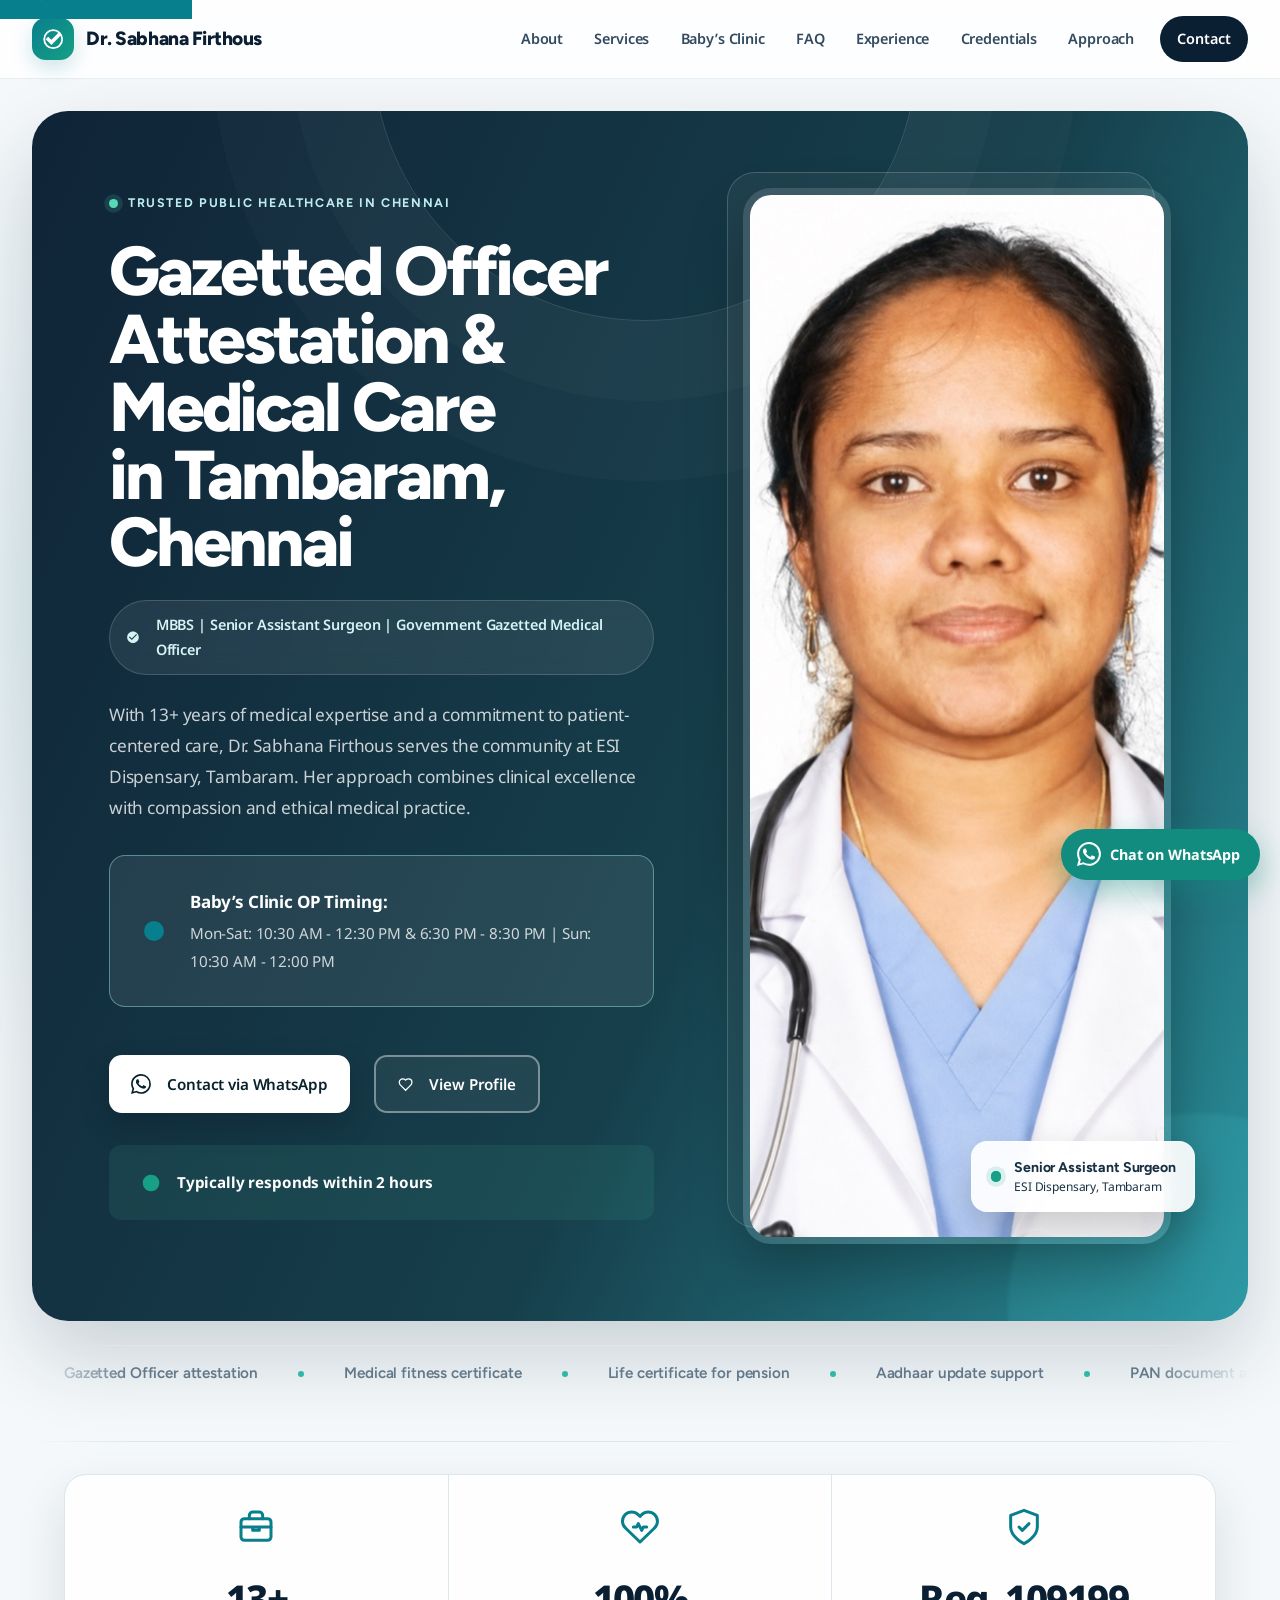
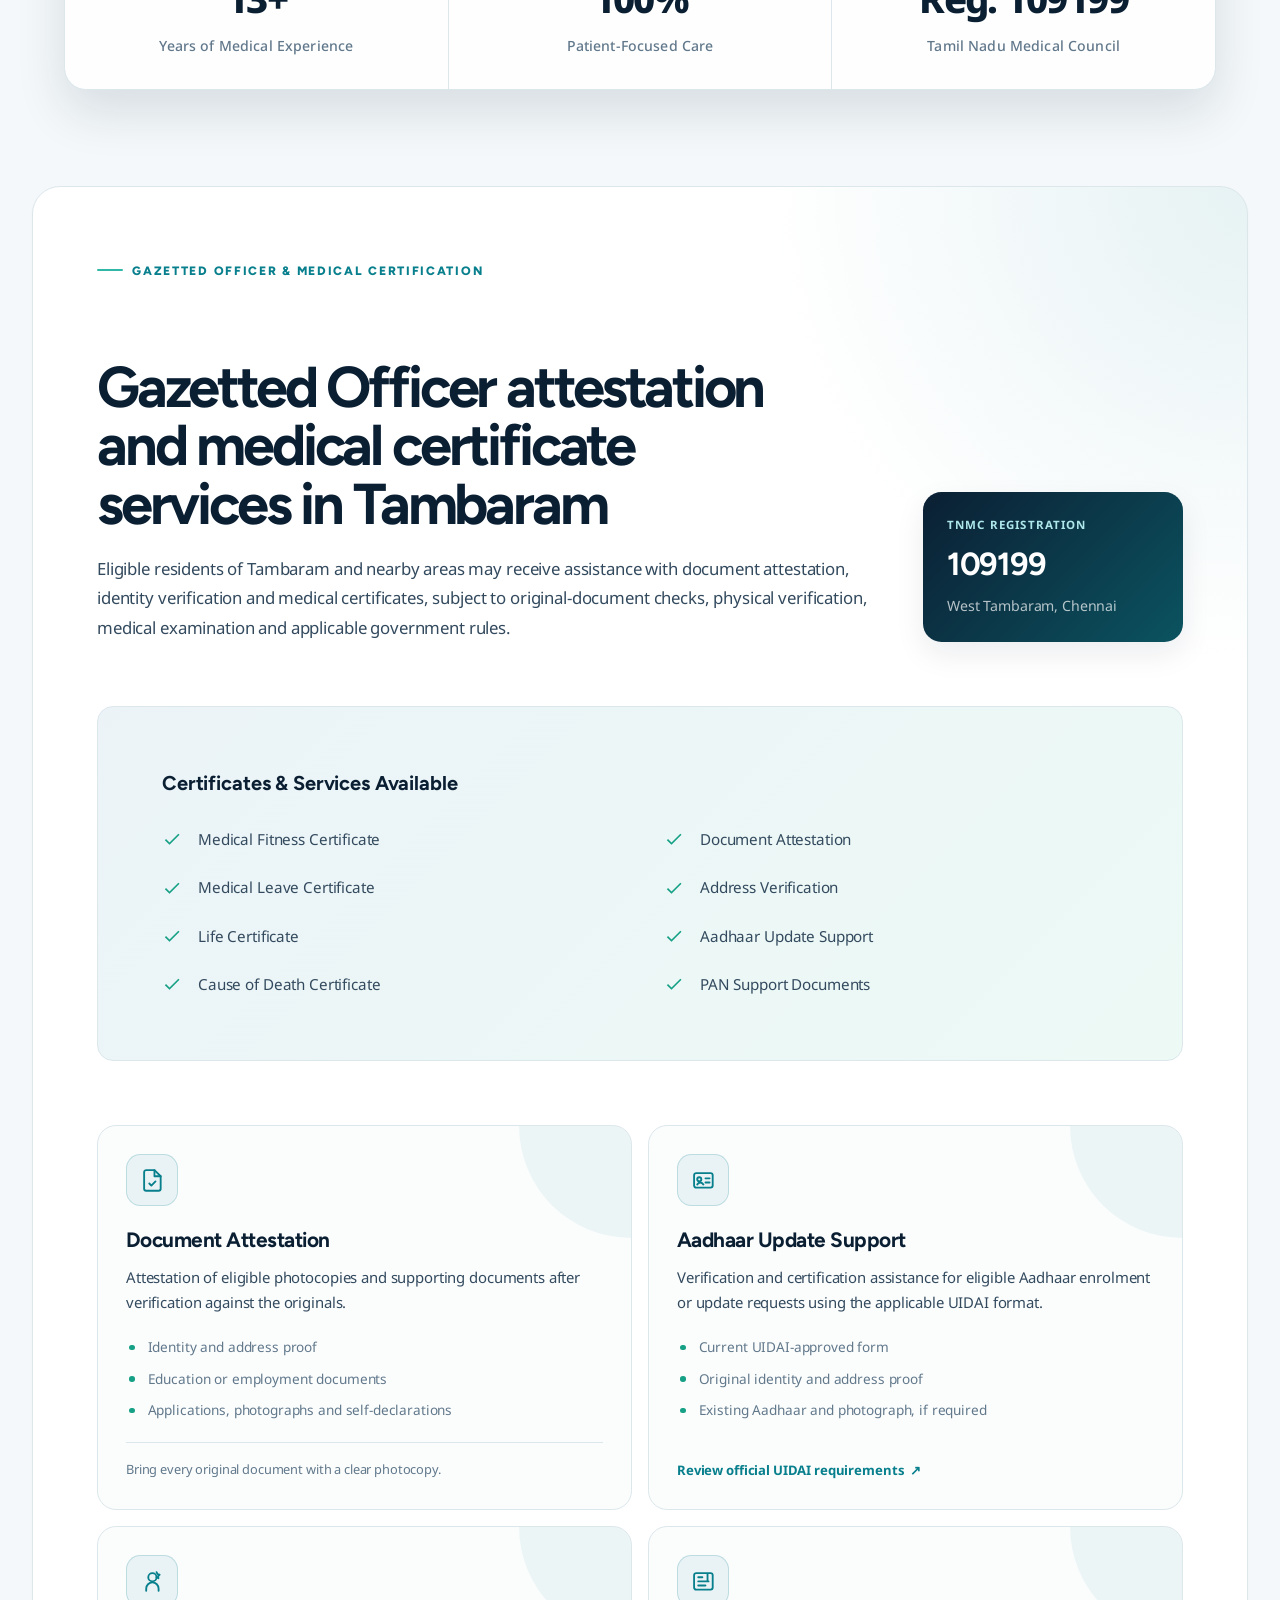
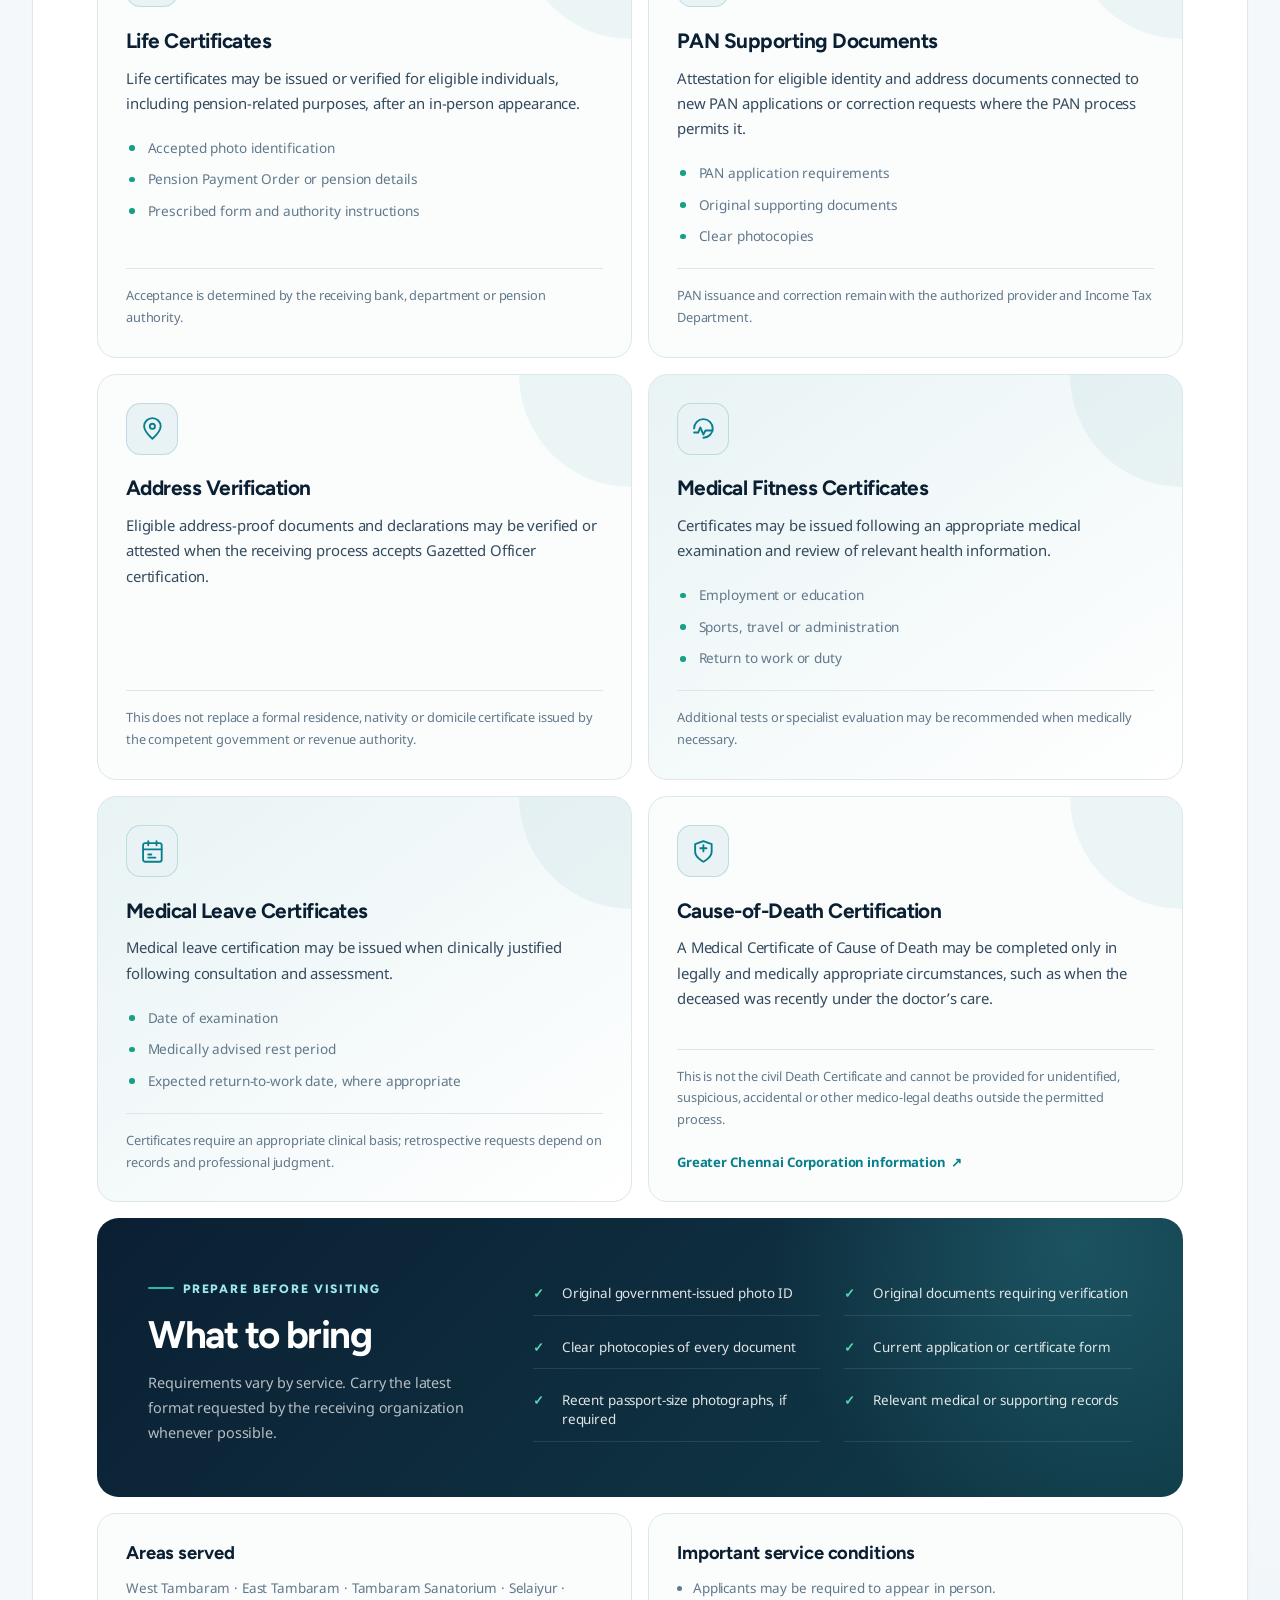
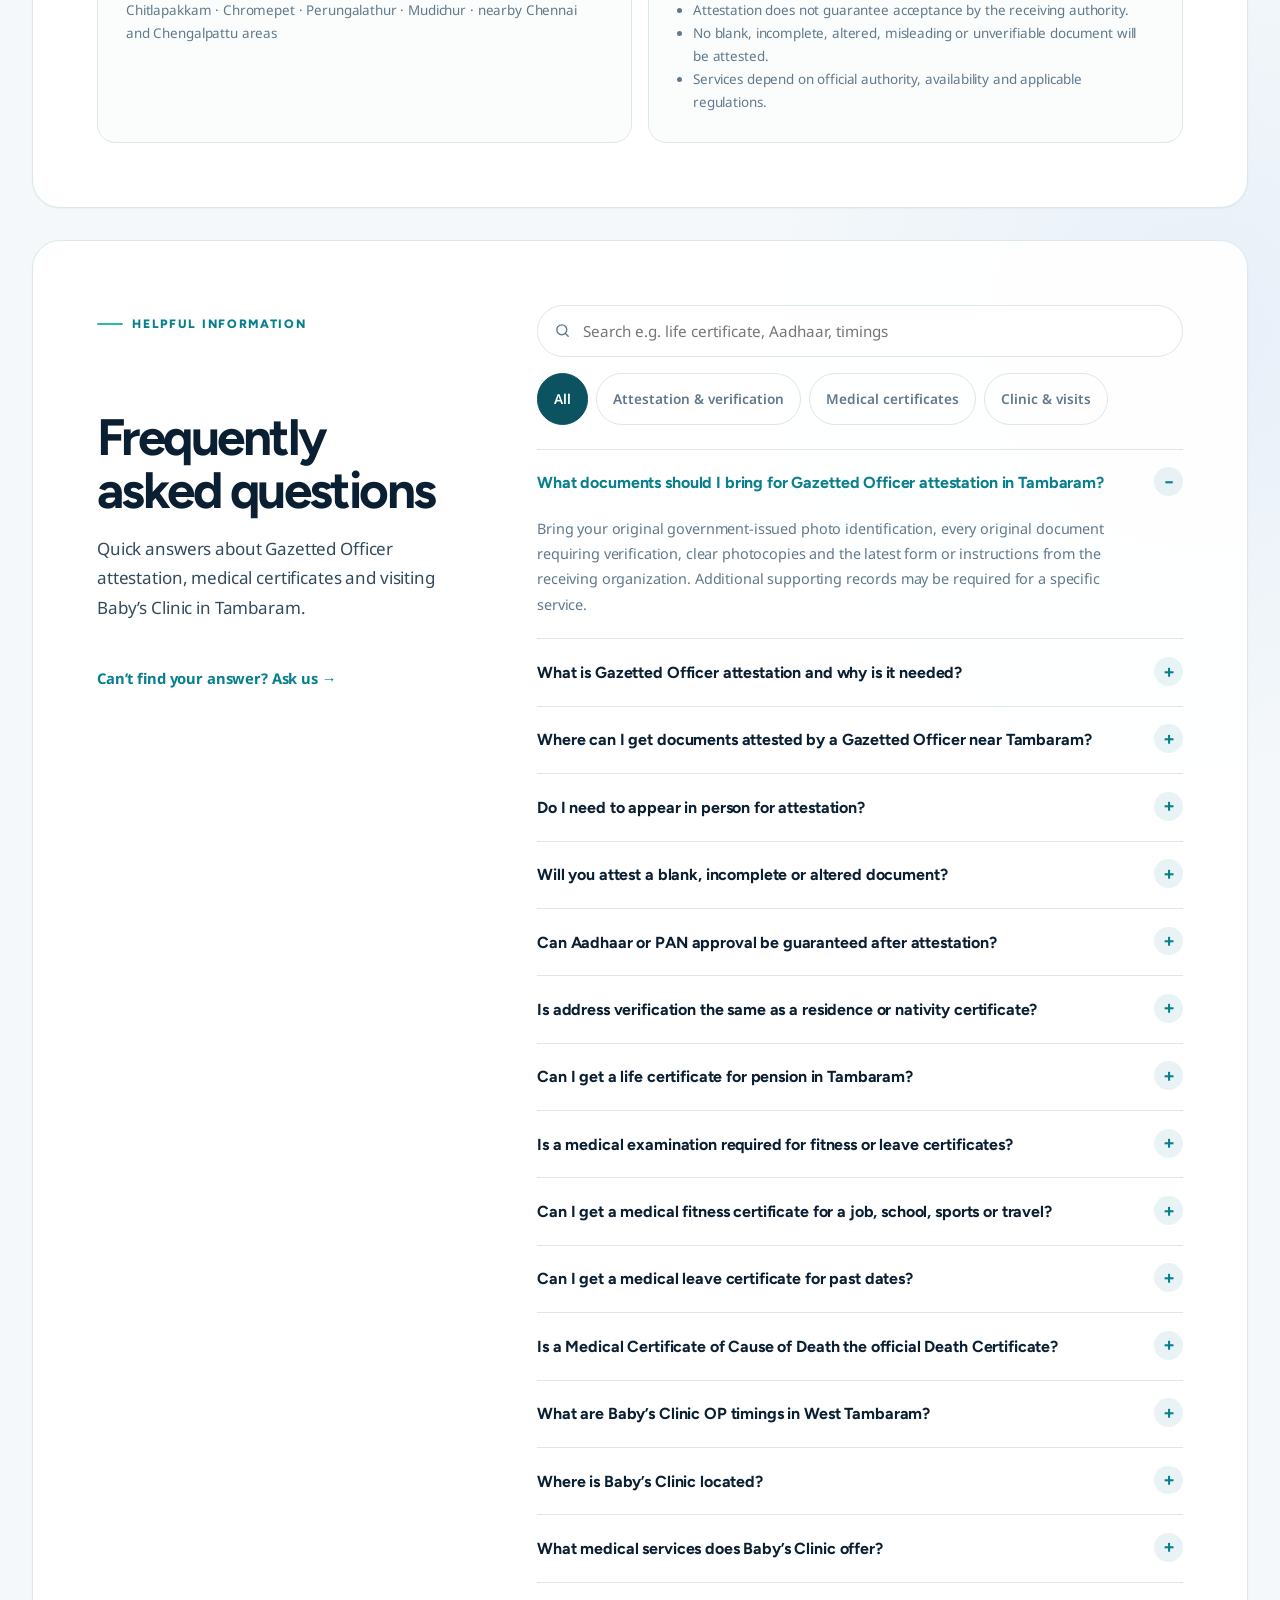
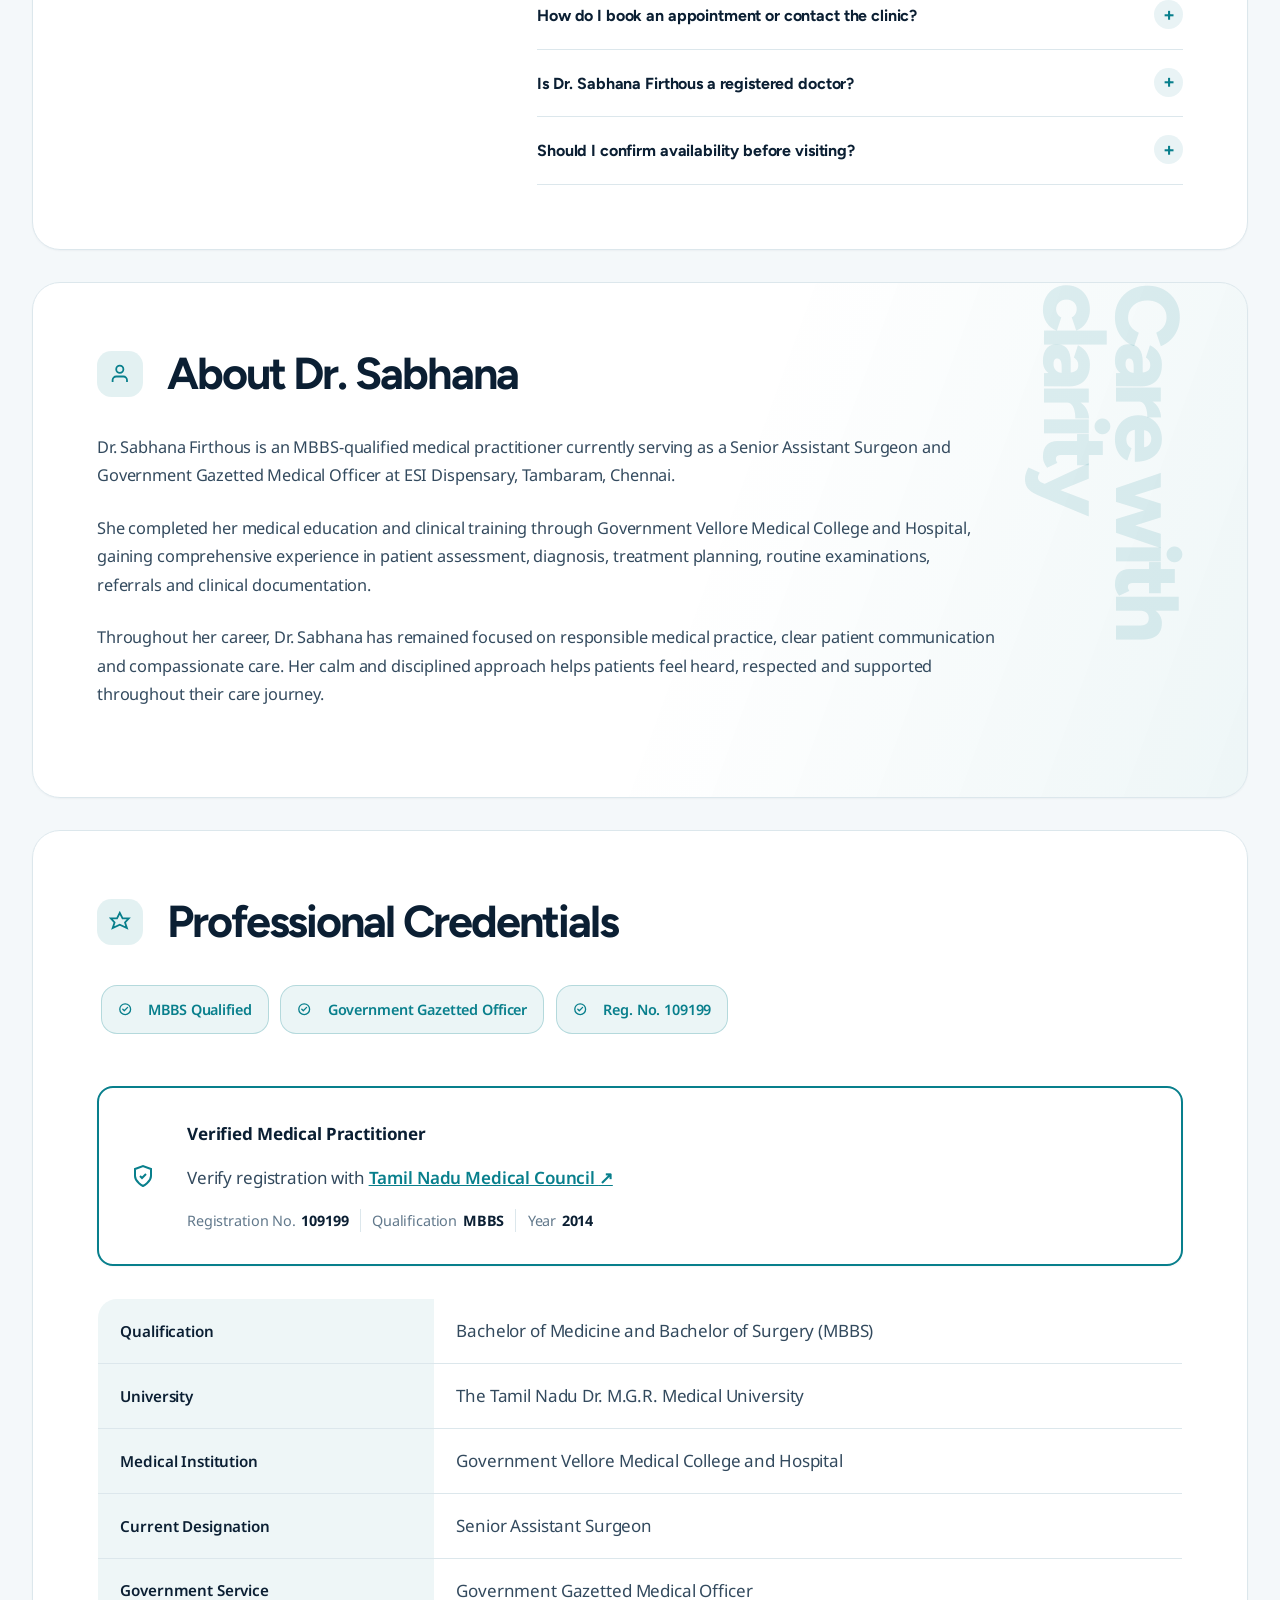
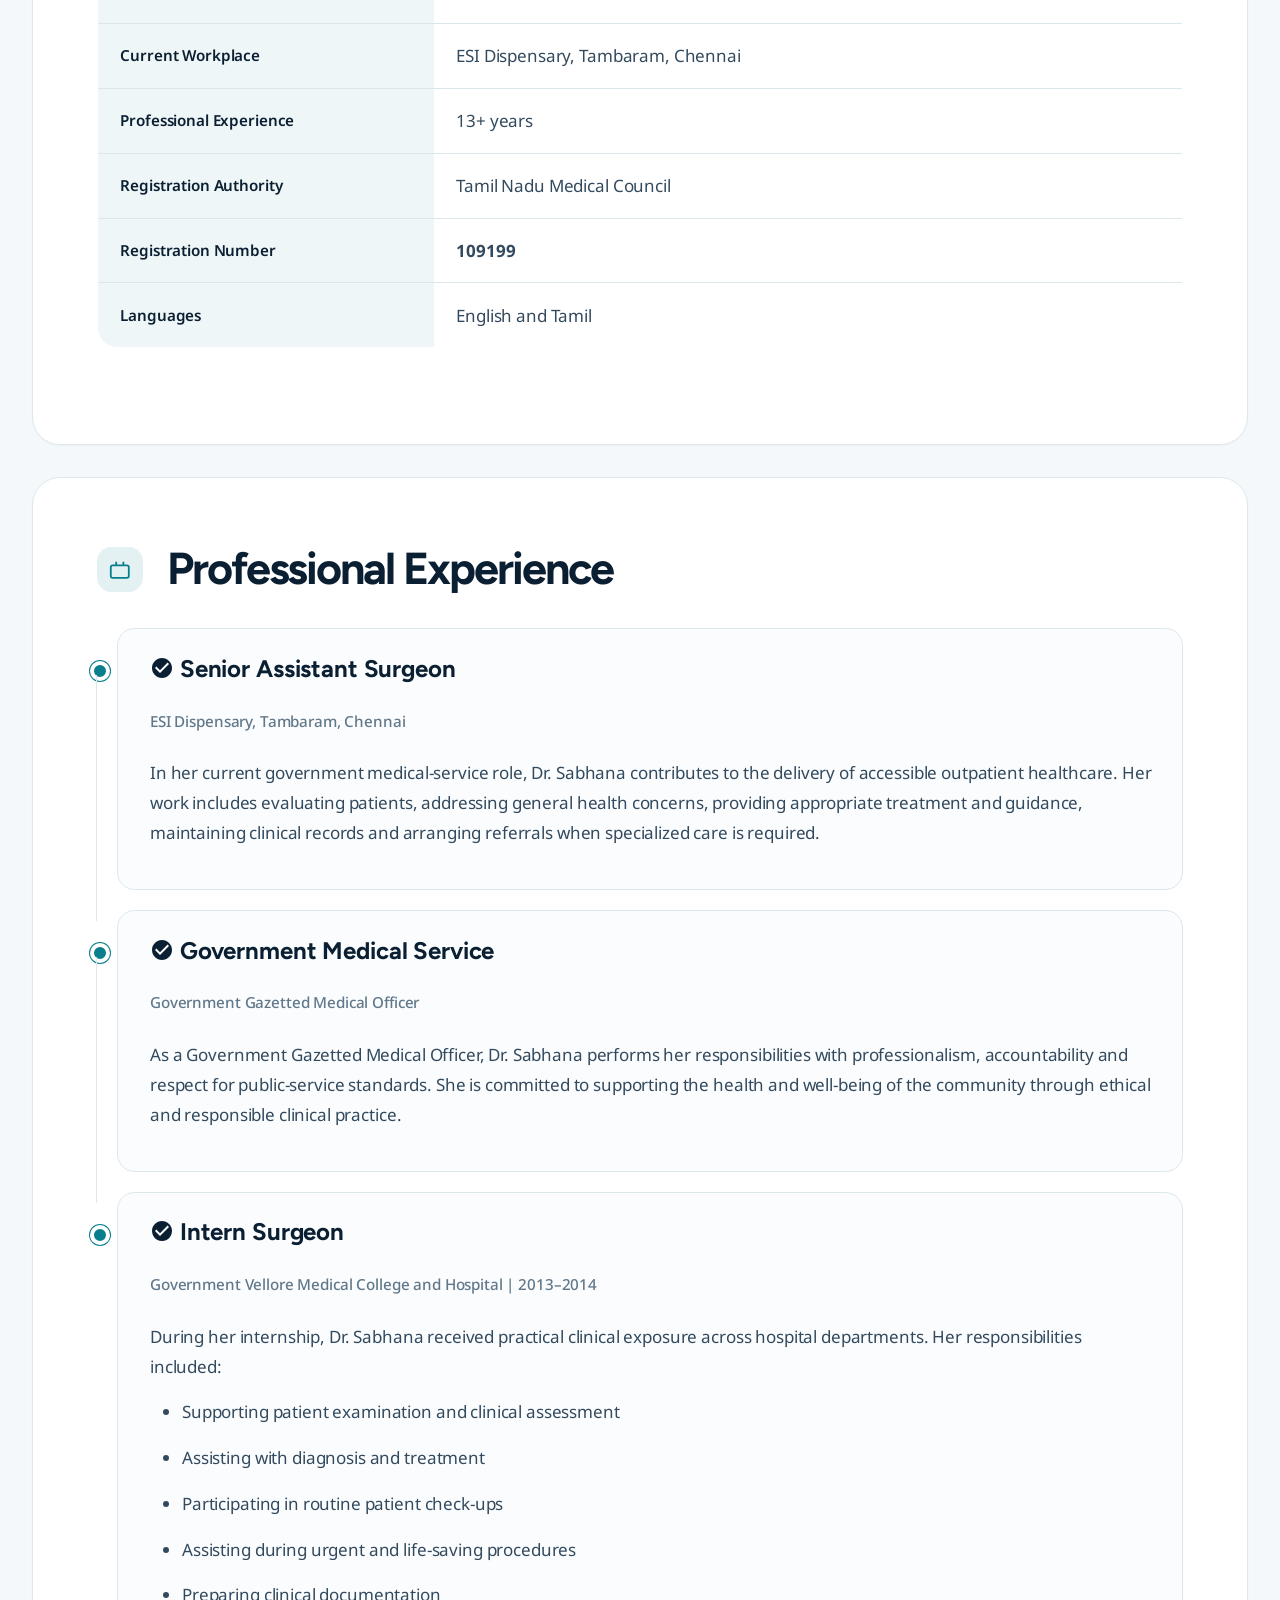
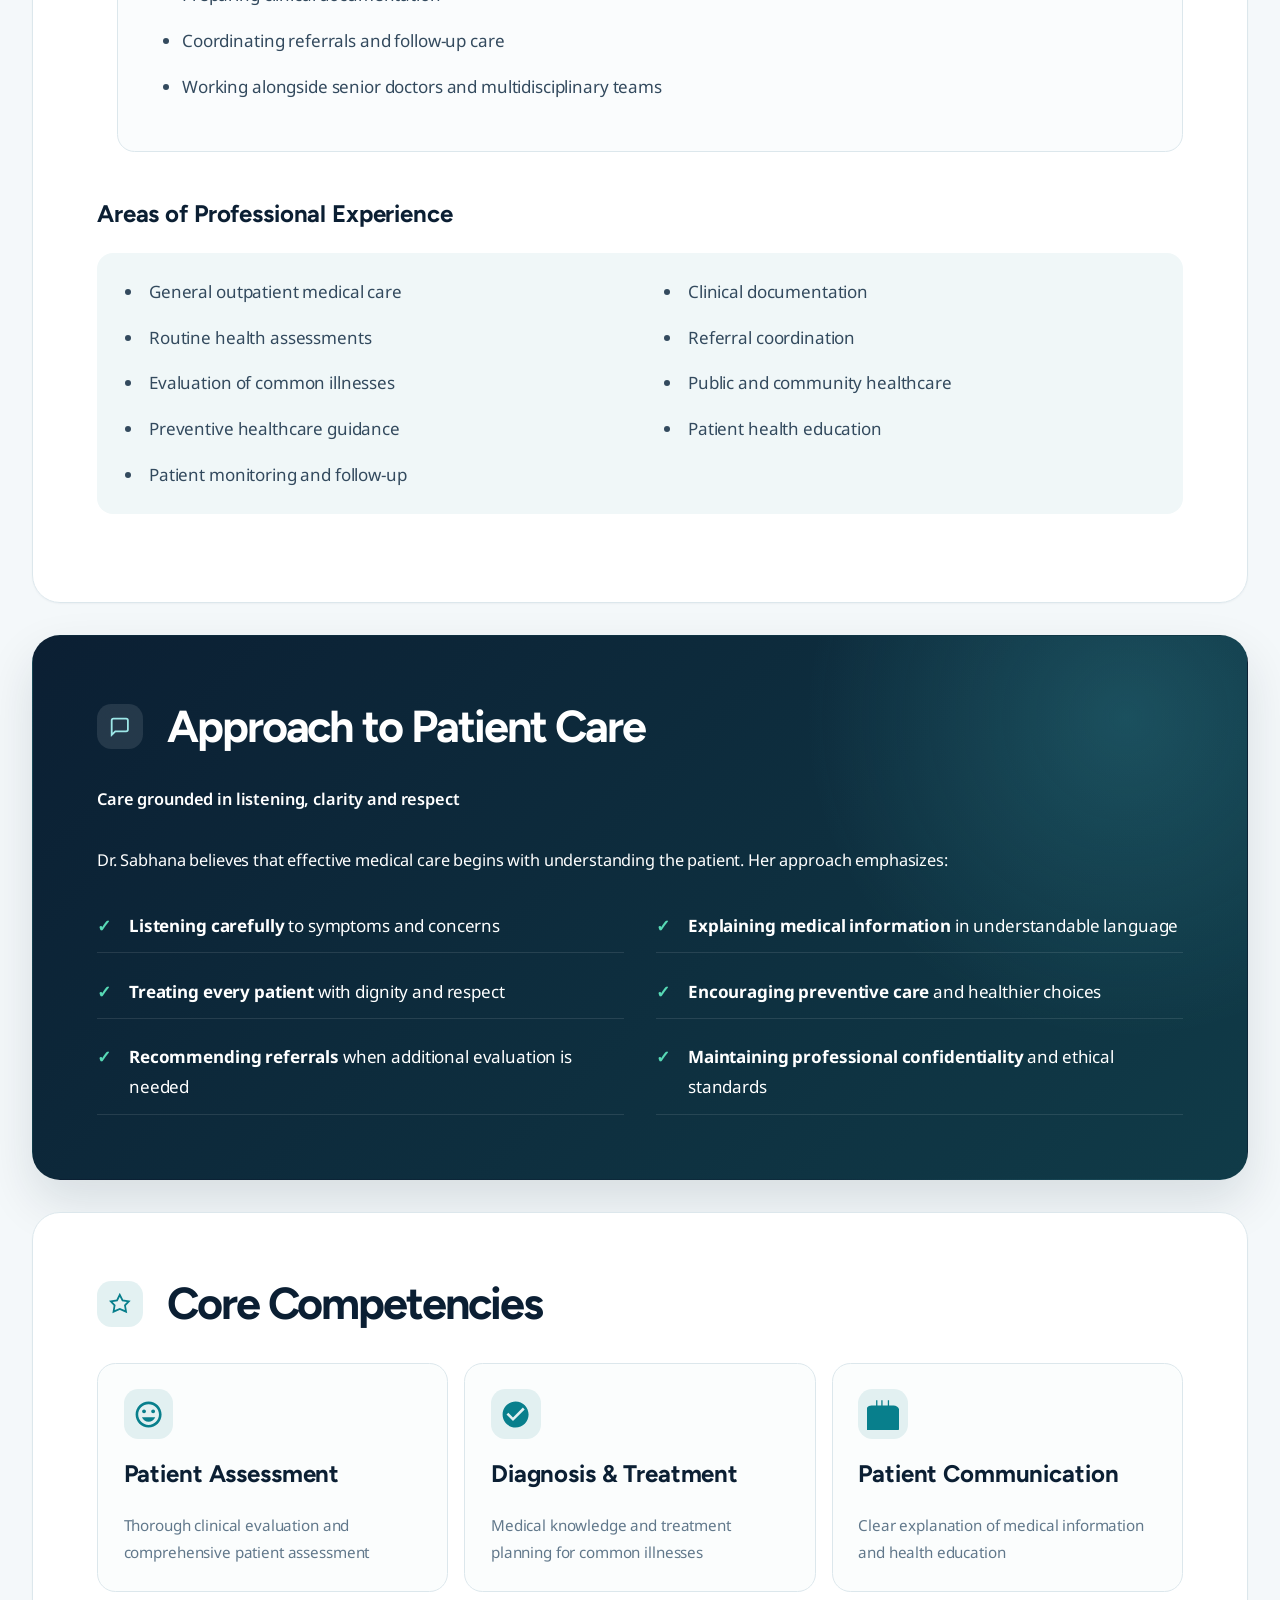
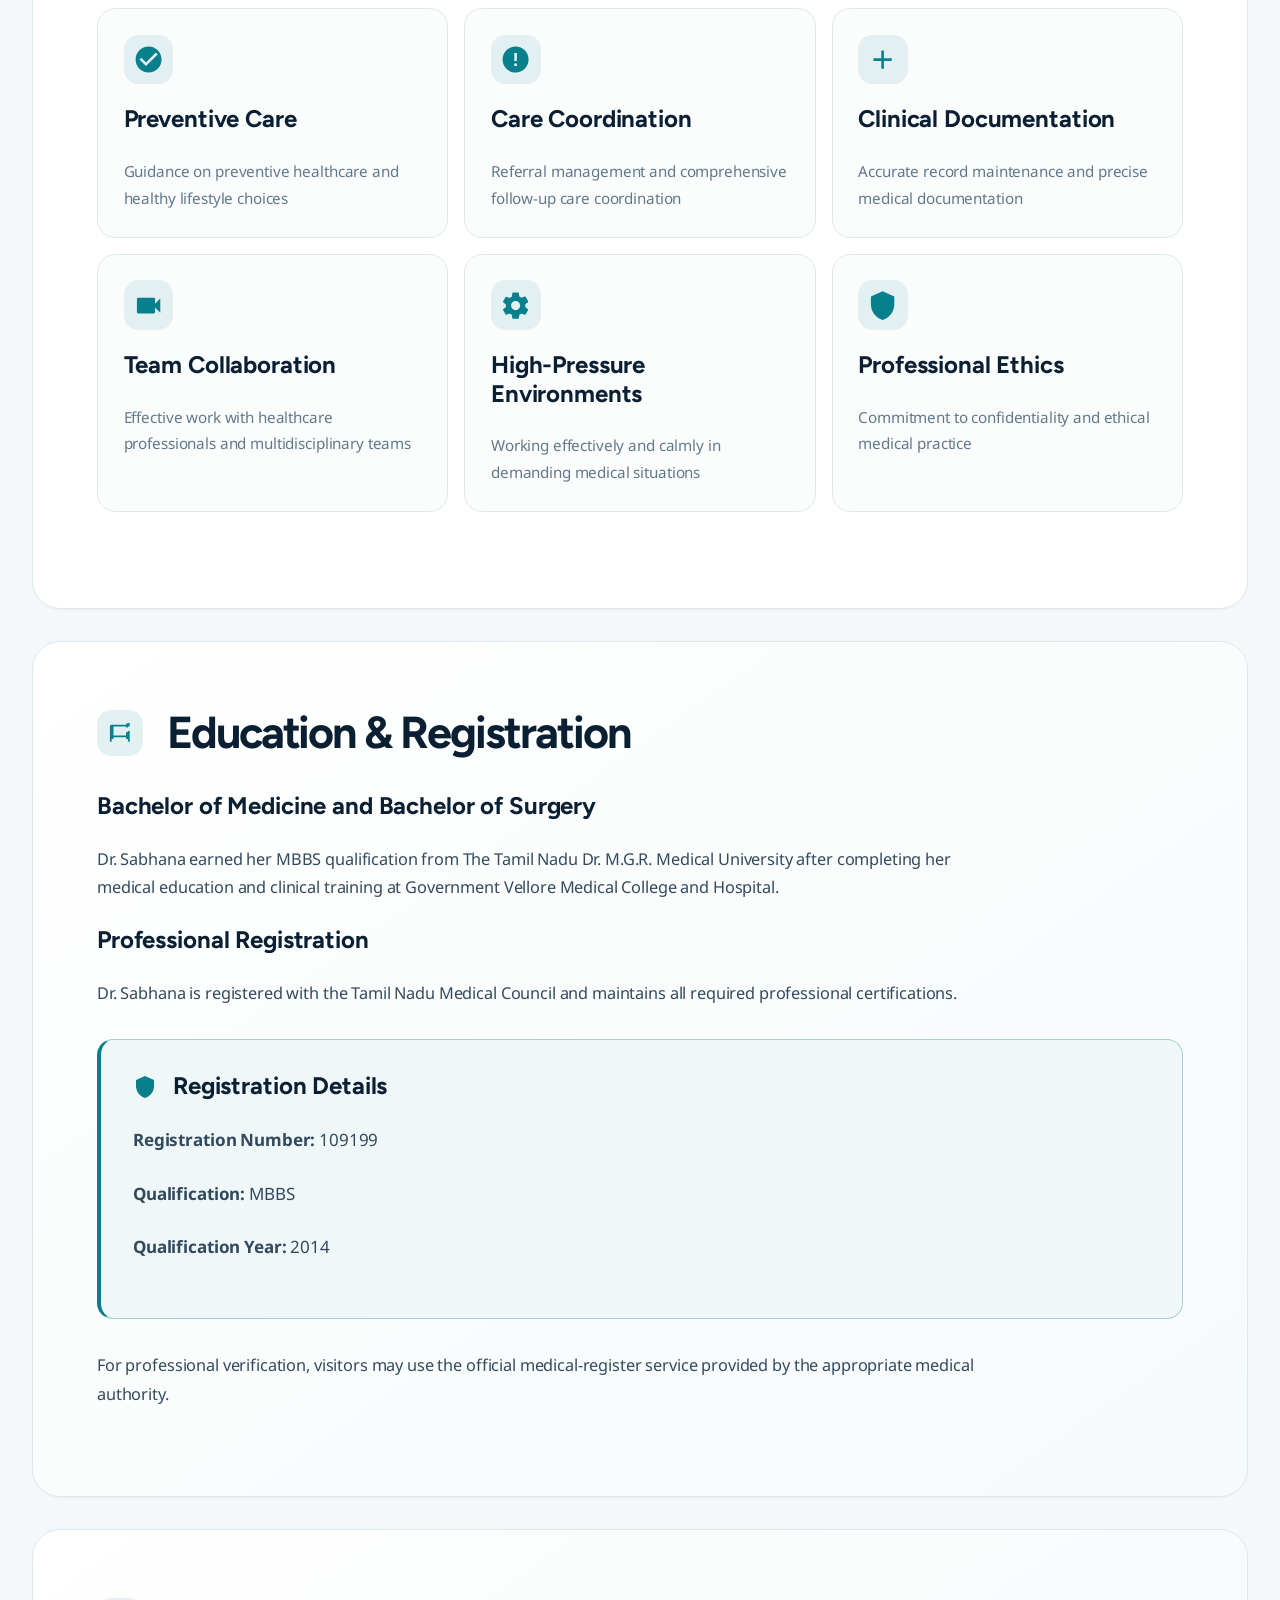
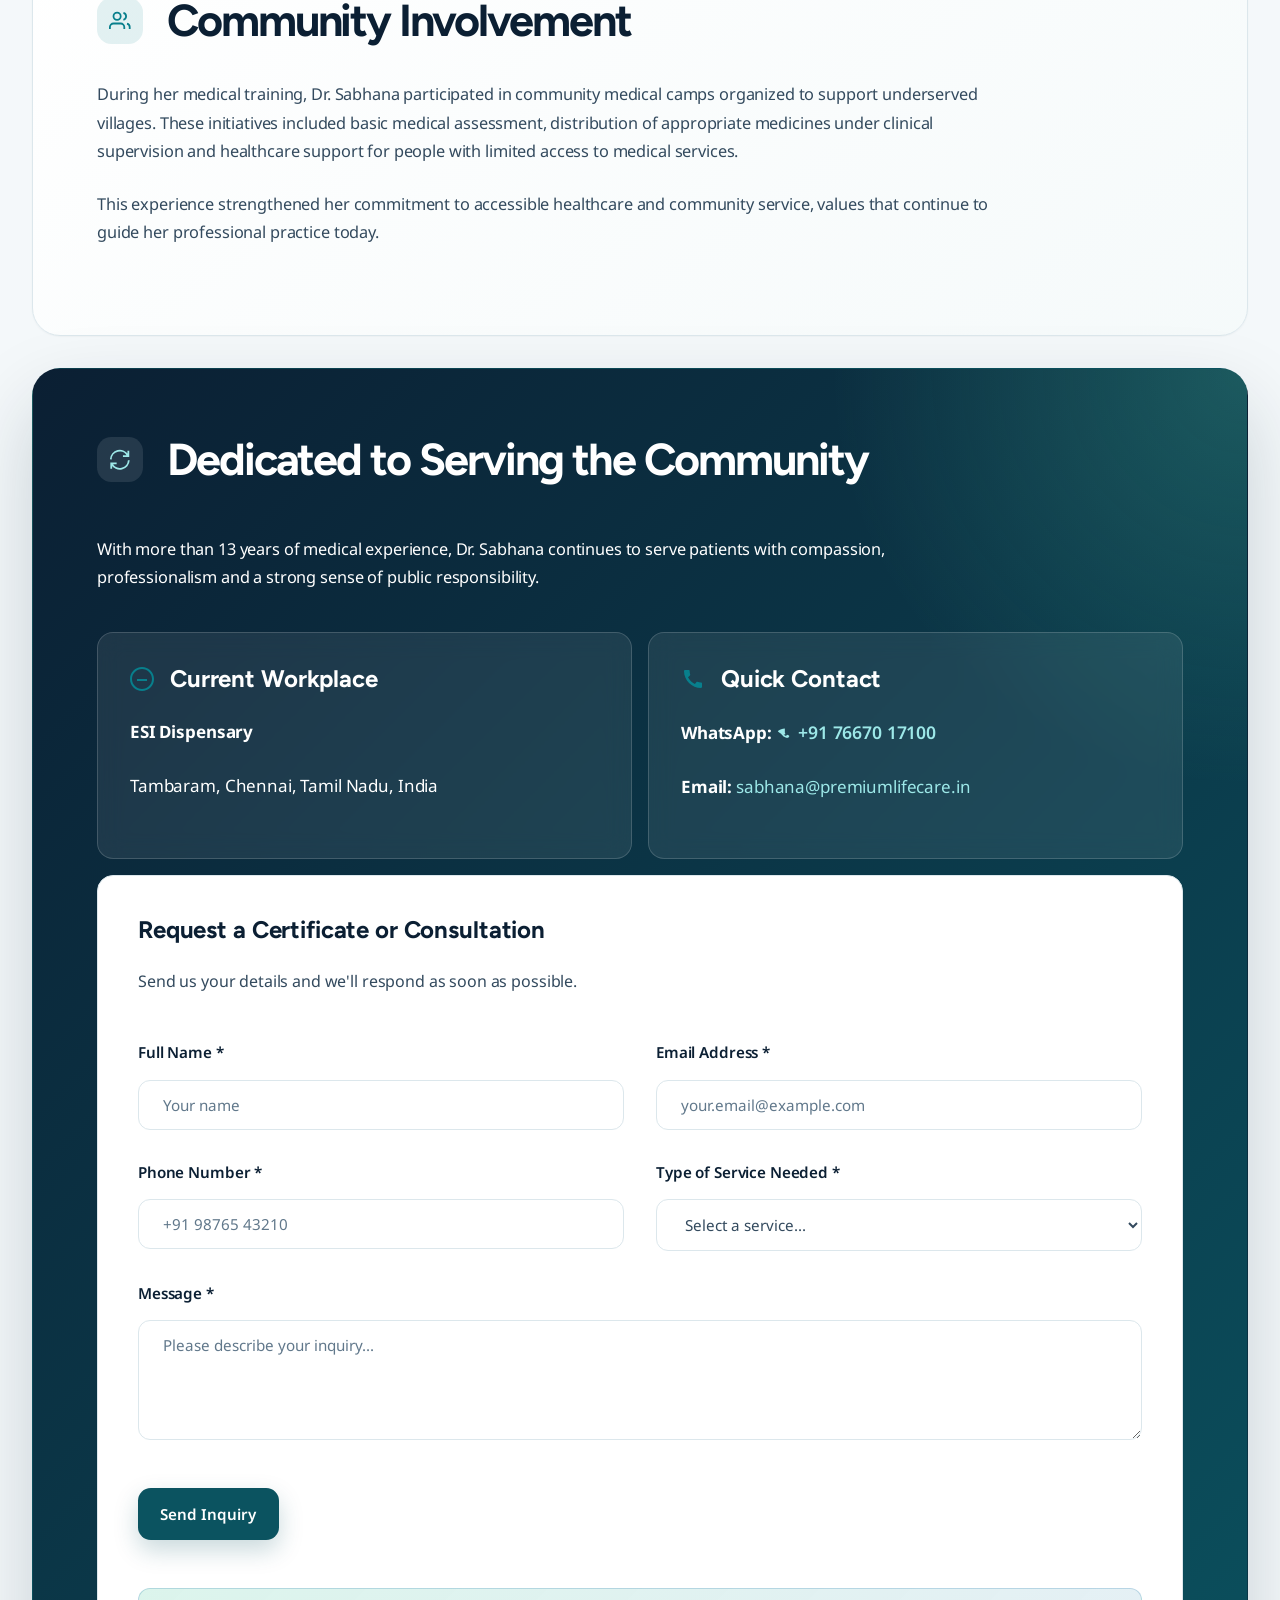
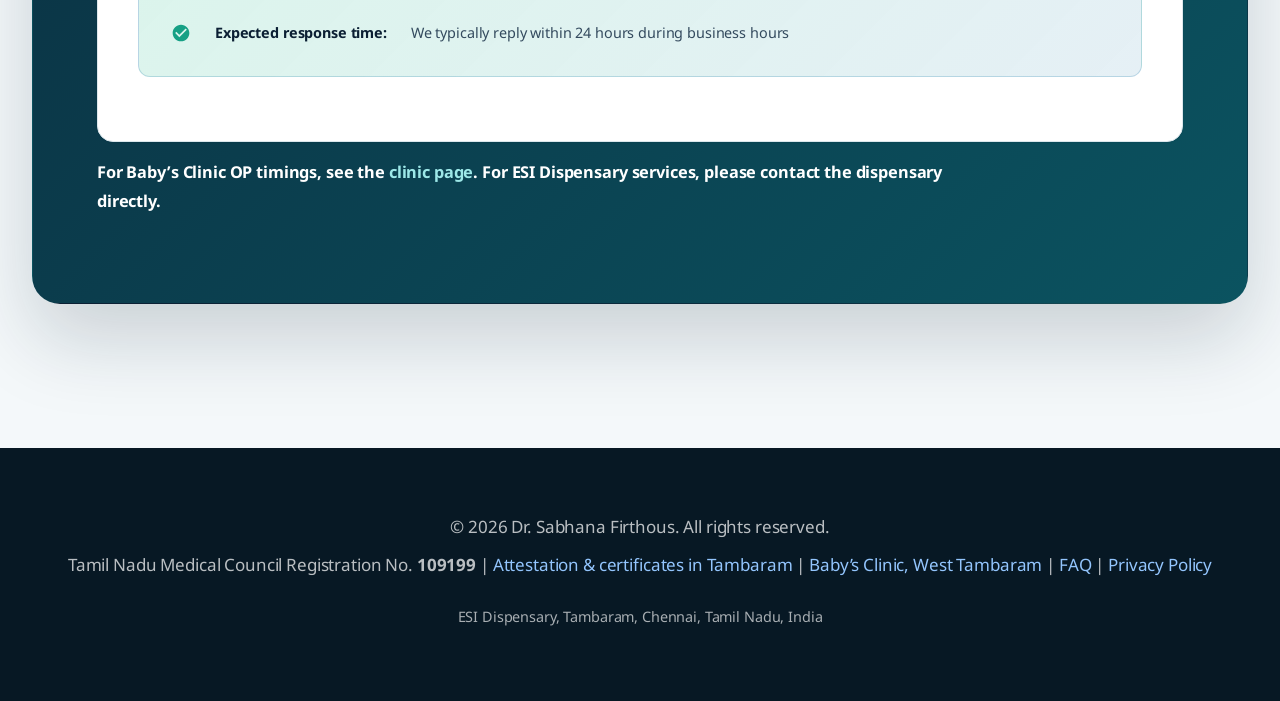
==== commit 351a3da0: "Add clinic email across site content Adds sabhana@premiumlifecare.in as a contact channel throughout" ====
--- a/index.html
+++ b/index.html
@@ -38,7 +38,7 @@
     <link rel="preconnect" href="https://fonts.googleapis.com">
     <link rel="preconnect" href="https://fonts.gstatic.com" crossorigin>
     <link href="https://fonts.googleapis.com/css2?family=Figtree:wght@300;400;500;600;700;800&amp;family=Noto+Sans:wght@300;400;500;600;700&amp;display=swap" rel="stylesheet">
-    <link rel="stylesheet" href="styles/styles.css?v=20261010-mobile-1">
+    <link rel="stylesheet" href="styles/styles.css?v=20261011-contact-1">
 
     <script type="application/ld+json">
     {
@@ -99,6 +99,7 @@
                 "jobTitle": "Senior Assistant Surgeon and Government Gazetted Medical Officer",
                 "description": "MBBS-qualified medical practitioner with more than 13 years of experience serving Tambaram, Chennai.",
                 "telephone": "+917667017100",
+                "email": "sabhana@premiumlifecare.in",
                 "worksFor": [
                     {
                         "@type": "GovernmentOrganization",
@@ -717,7 +718,7 @@
                         "name": "How do I book an appointment or contact the clinic?",
                         "acceptedAnswer": {
                             "@type": "Answer",
-                            "text": "Call or message +91 76670 17100 on WhatsApp, which typically responds within 2 hours, or use the contact form on this page. Do not use the website or WhatsApp for emergencies; go to the nearest hospital or call local emergency services."
+                            "text": "Call or message +91 76670 17100 on WhatsApp, which typically responds within 2 hours, or email sabhana@premiumlifecare.in, or use the contact form on this page. Do not use the website or WhatsApp for emergencies; go to the nearest hospital or call local emergency services."
                         }
                     },
                     {
@@ -1144,7 +1145,7 @@
                 </details>
                 <details data-category="clinic">
                     <summary>How do I book an appointment or contact the clinic?</summary>
-                    <div class="faq-answer"><p>Call or message +91 76670 17100 on WhatsApp, which typically responds within 2 hours, or use the contact form on this page. Do not use the website or WhatsApp for emergencies; go to the nearest hospital or call local emergency services.</p></div>
+                    <div class="faq-answer"><p>Call or message +91 76670 17100 on WhatsApp, which typically responds within 2 hours, or email <a class="contact-email" href="mailto:sabhana@premiumlifecare.in">sabhana@premiumlifecare.in</a>, or use the contact form on this page. Do not use the website or WhatsApp for emergencies; go to the nearest hospital or call local emergency services.</p></div>
                 </details>
                 <details data-category="clinic">
                     <summary>Is Dr. Sabhana Firthous a registered doctor?</summary>
@@ -1549,12 +1550,13 @@
                         +91 76670 17100
                     </a>
                 </p>
+                <p><strong>Email:</strong> <a class="contact-email" href="mailto:sabhana@premiumlifecare.in">sabhana@premiumlifecare.in</a></p>
             </div>
 
             <div class="contact-form-section">
                 <h3>Request a Certificate or Consultation</h3>
                 <p>Send us your details and we'll respond as soon as possible.</p>
-                <form id="contact-form" method="POST" action="https://formspree.io/f/YOUR_FORM_ID">
+                <form id="contact-form" method="POST" action="https://formspree.io/f/xaeqbapl">
                     <div class="form-group">
                         <label for="name">Full Name *</label>
                         <input type="text" id="name" name="name" required placeholder="Your name">
--- a/styles/styles.css
+++ b/styles/styles.css
@@ -4043,3 +4043,8 @@
                 page-break-inside: avoid;
             }
         }
+
+/* Email addresses stay within narrow contact cards. */
+.contact-email {
+    overflow-wrap: anywhere;
+}
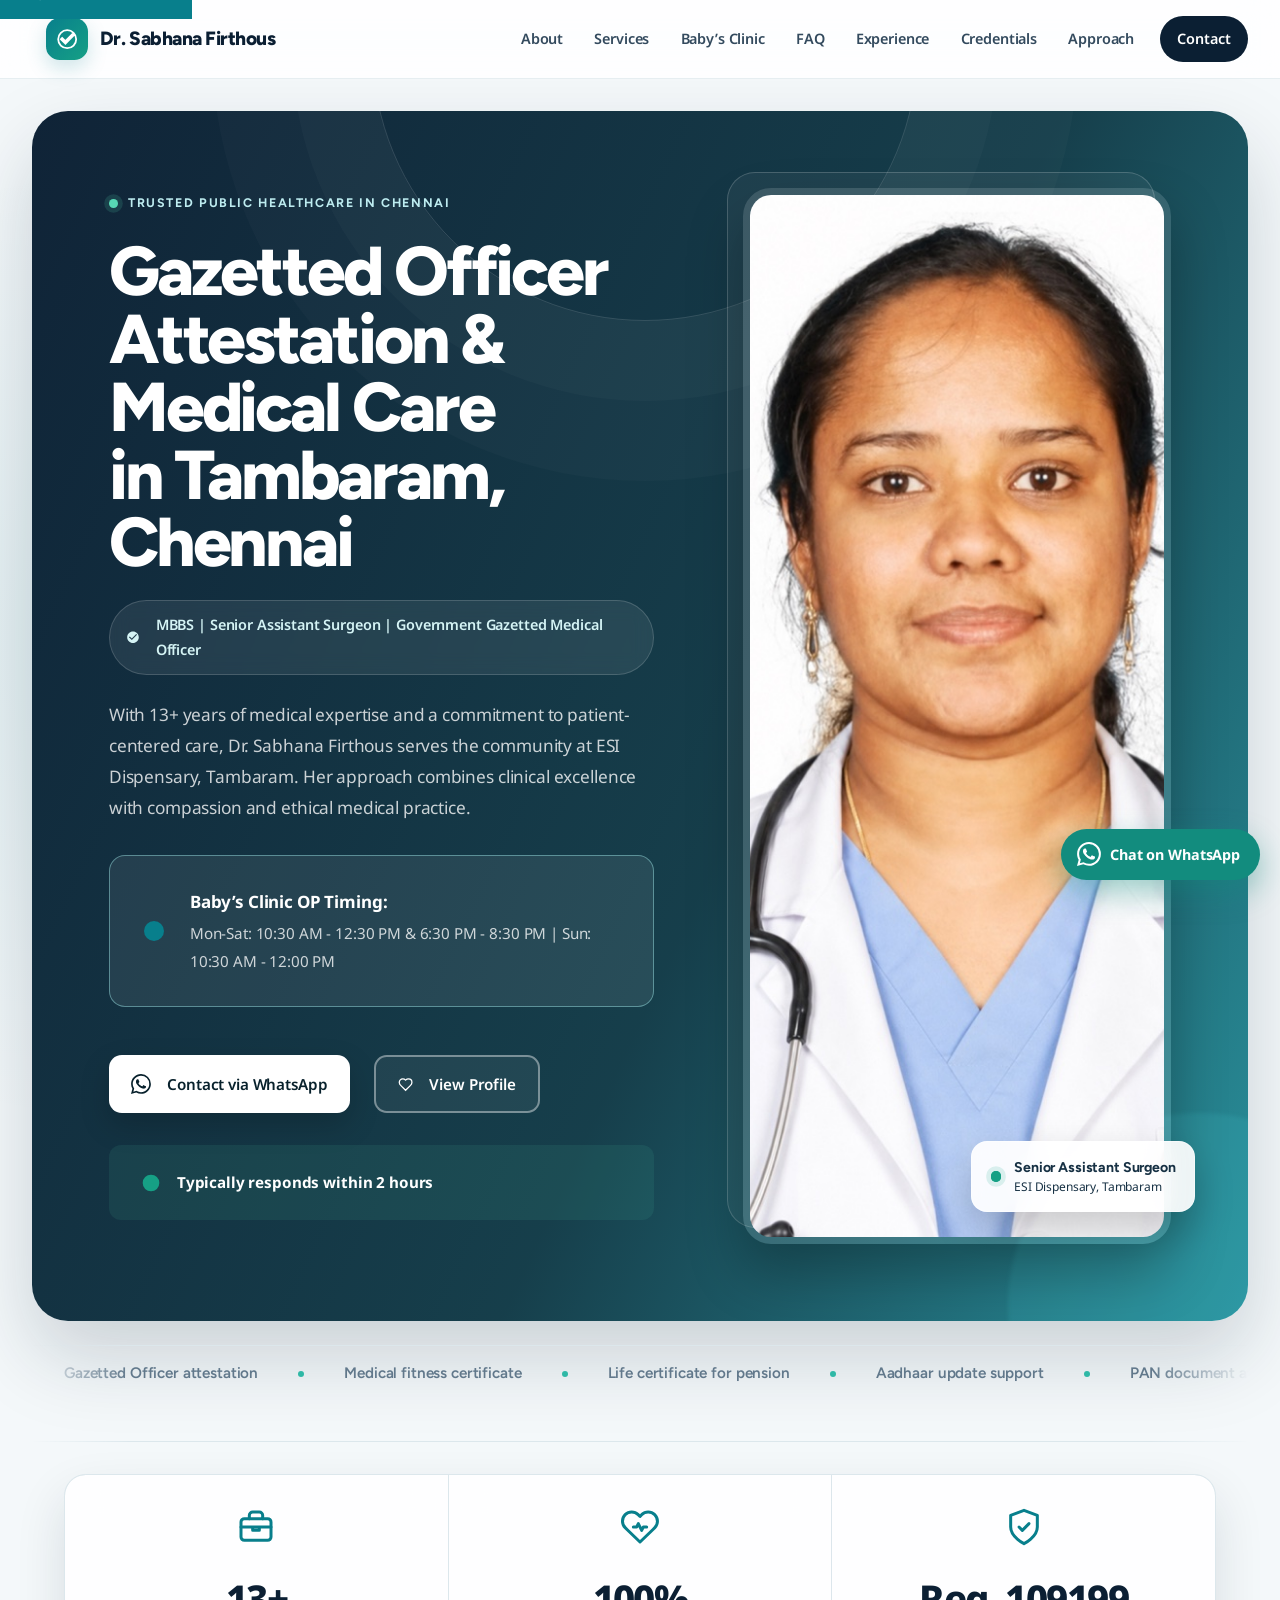
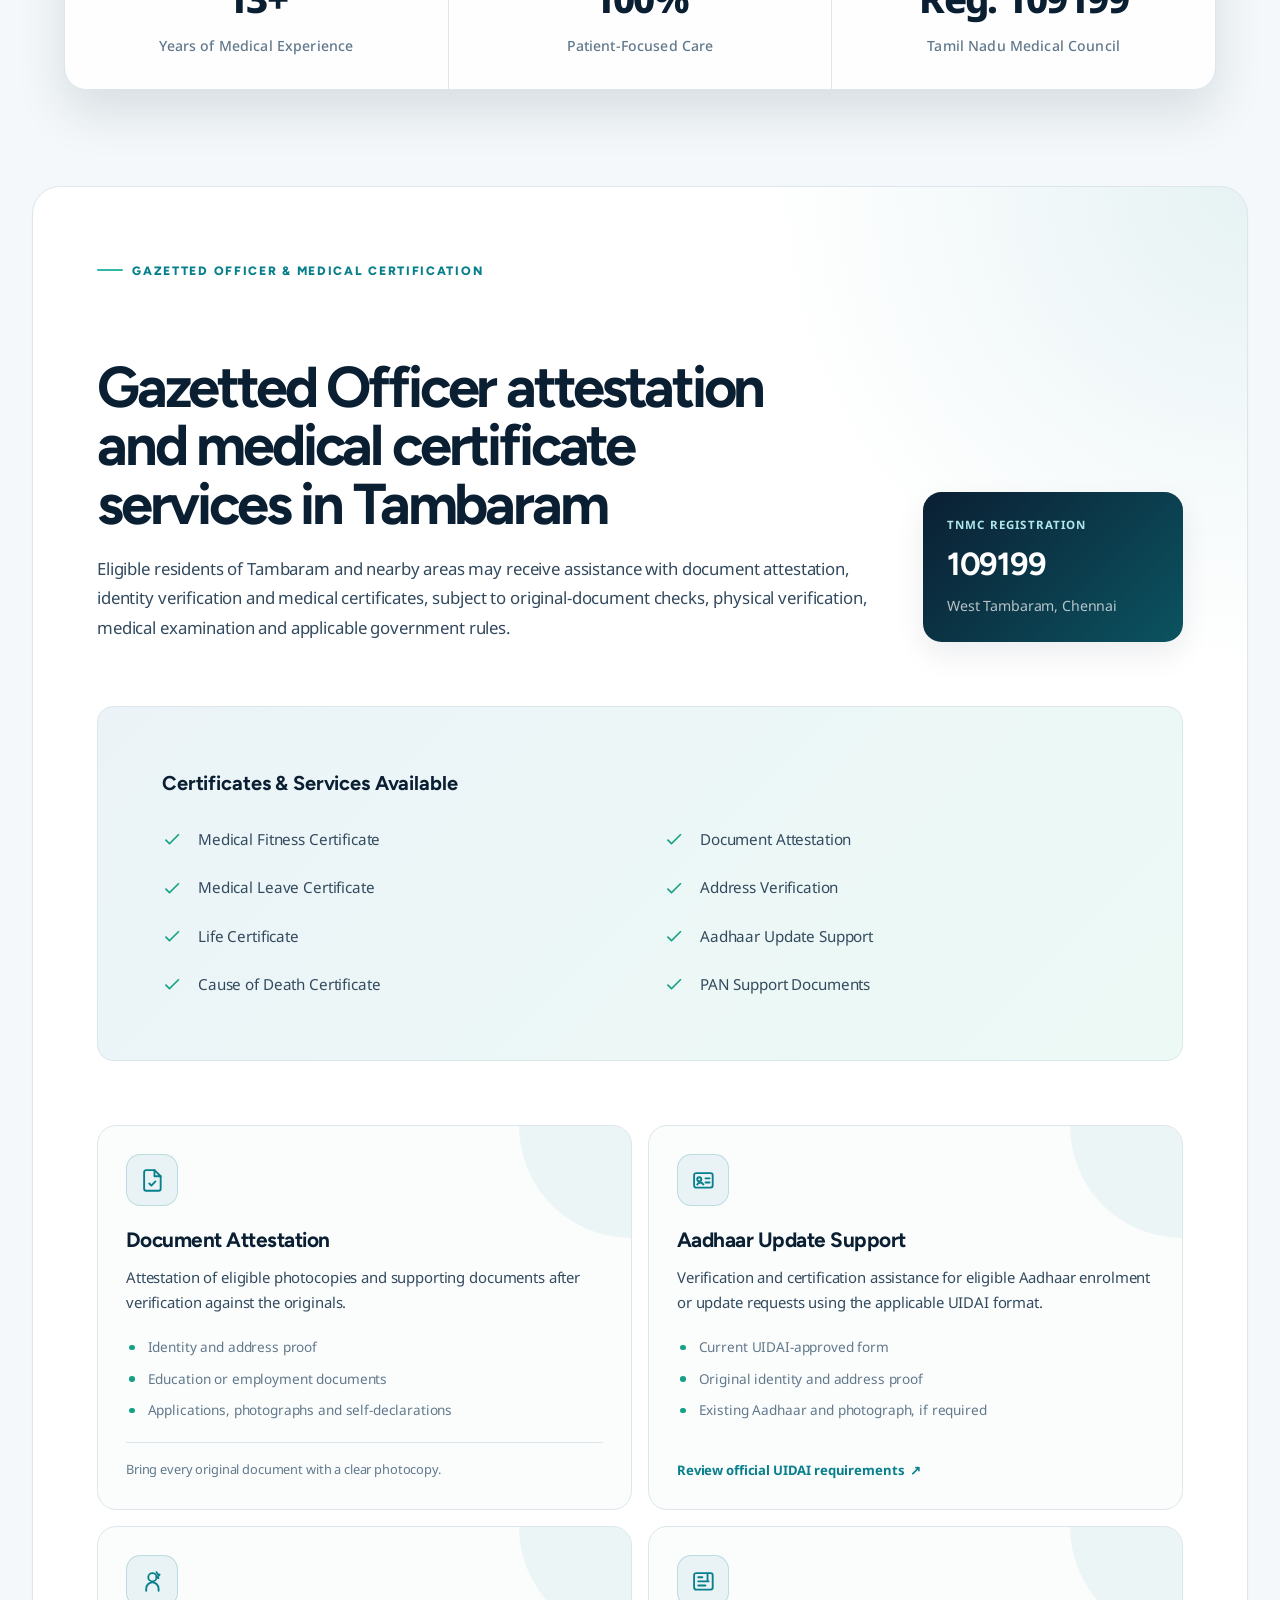
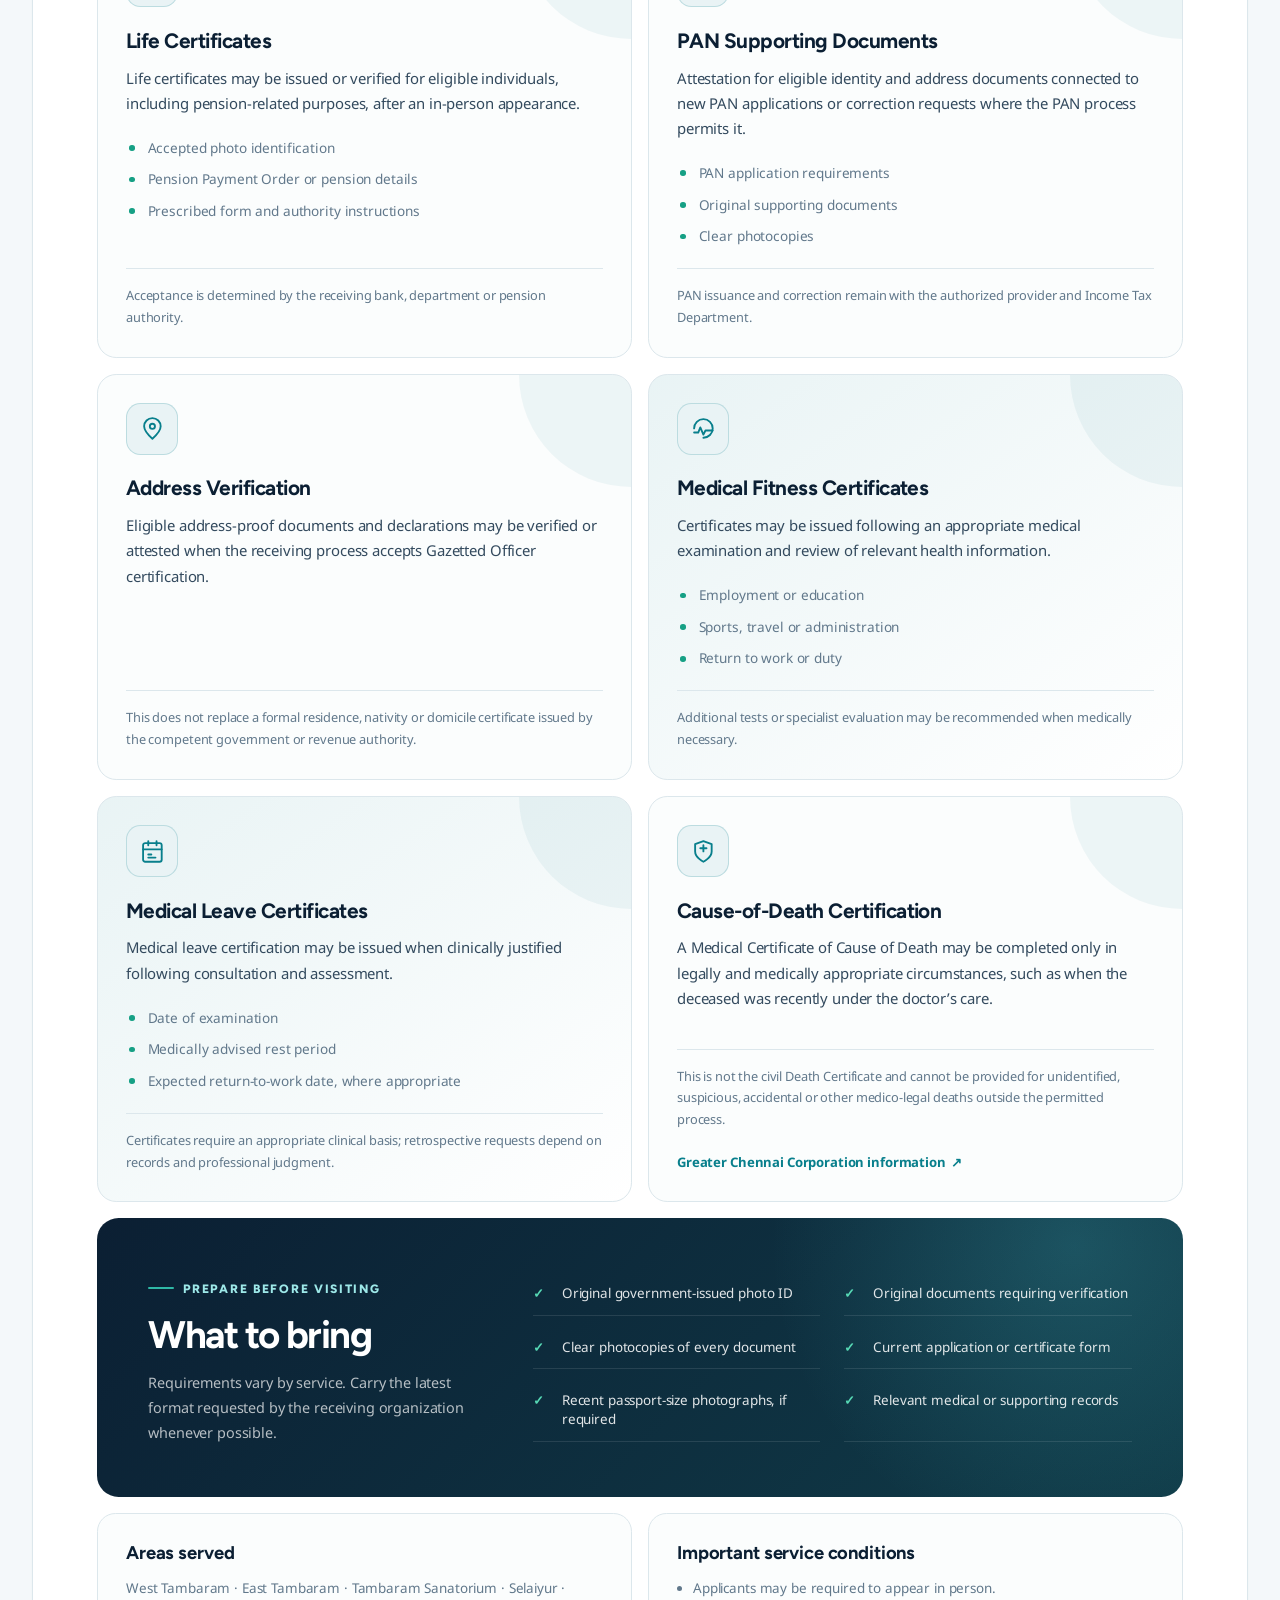
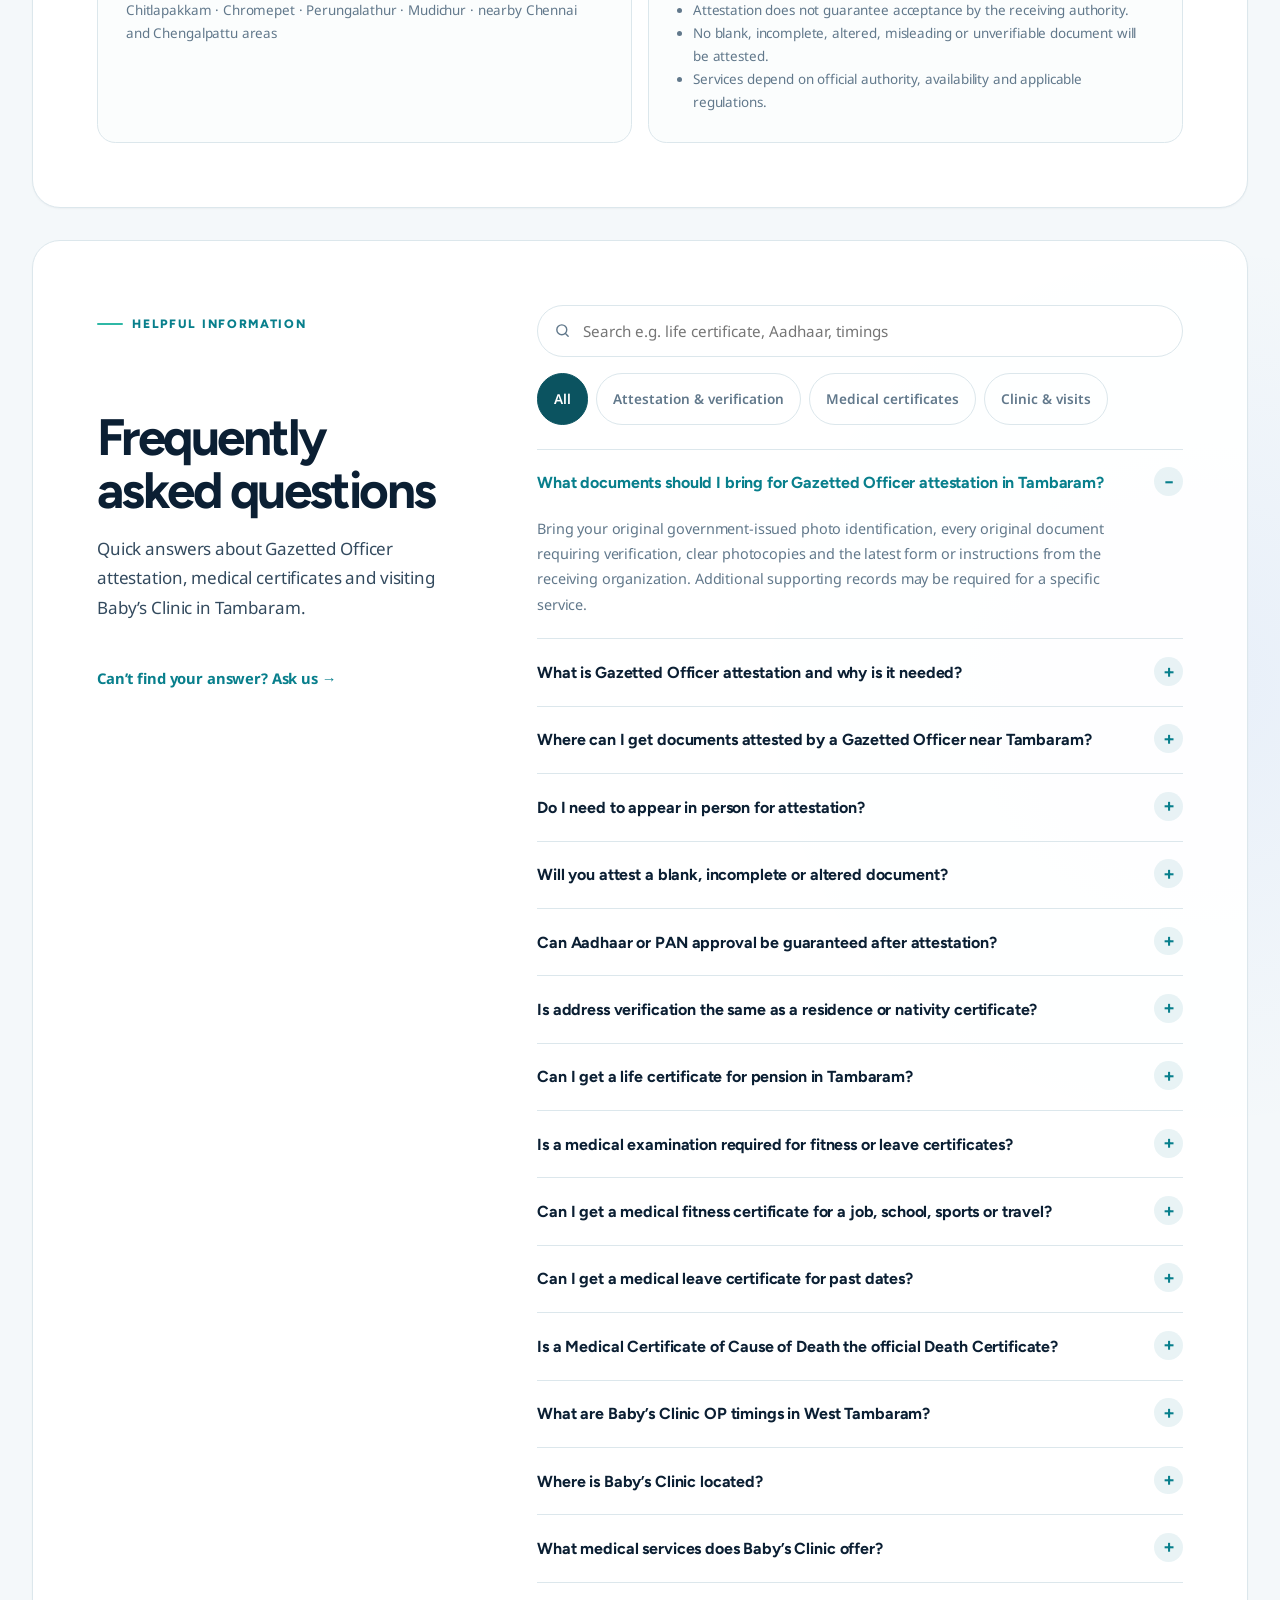
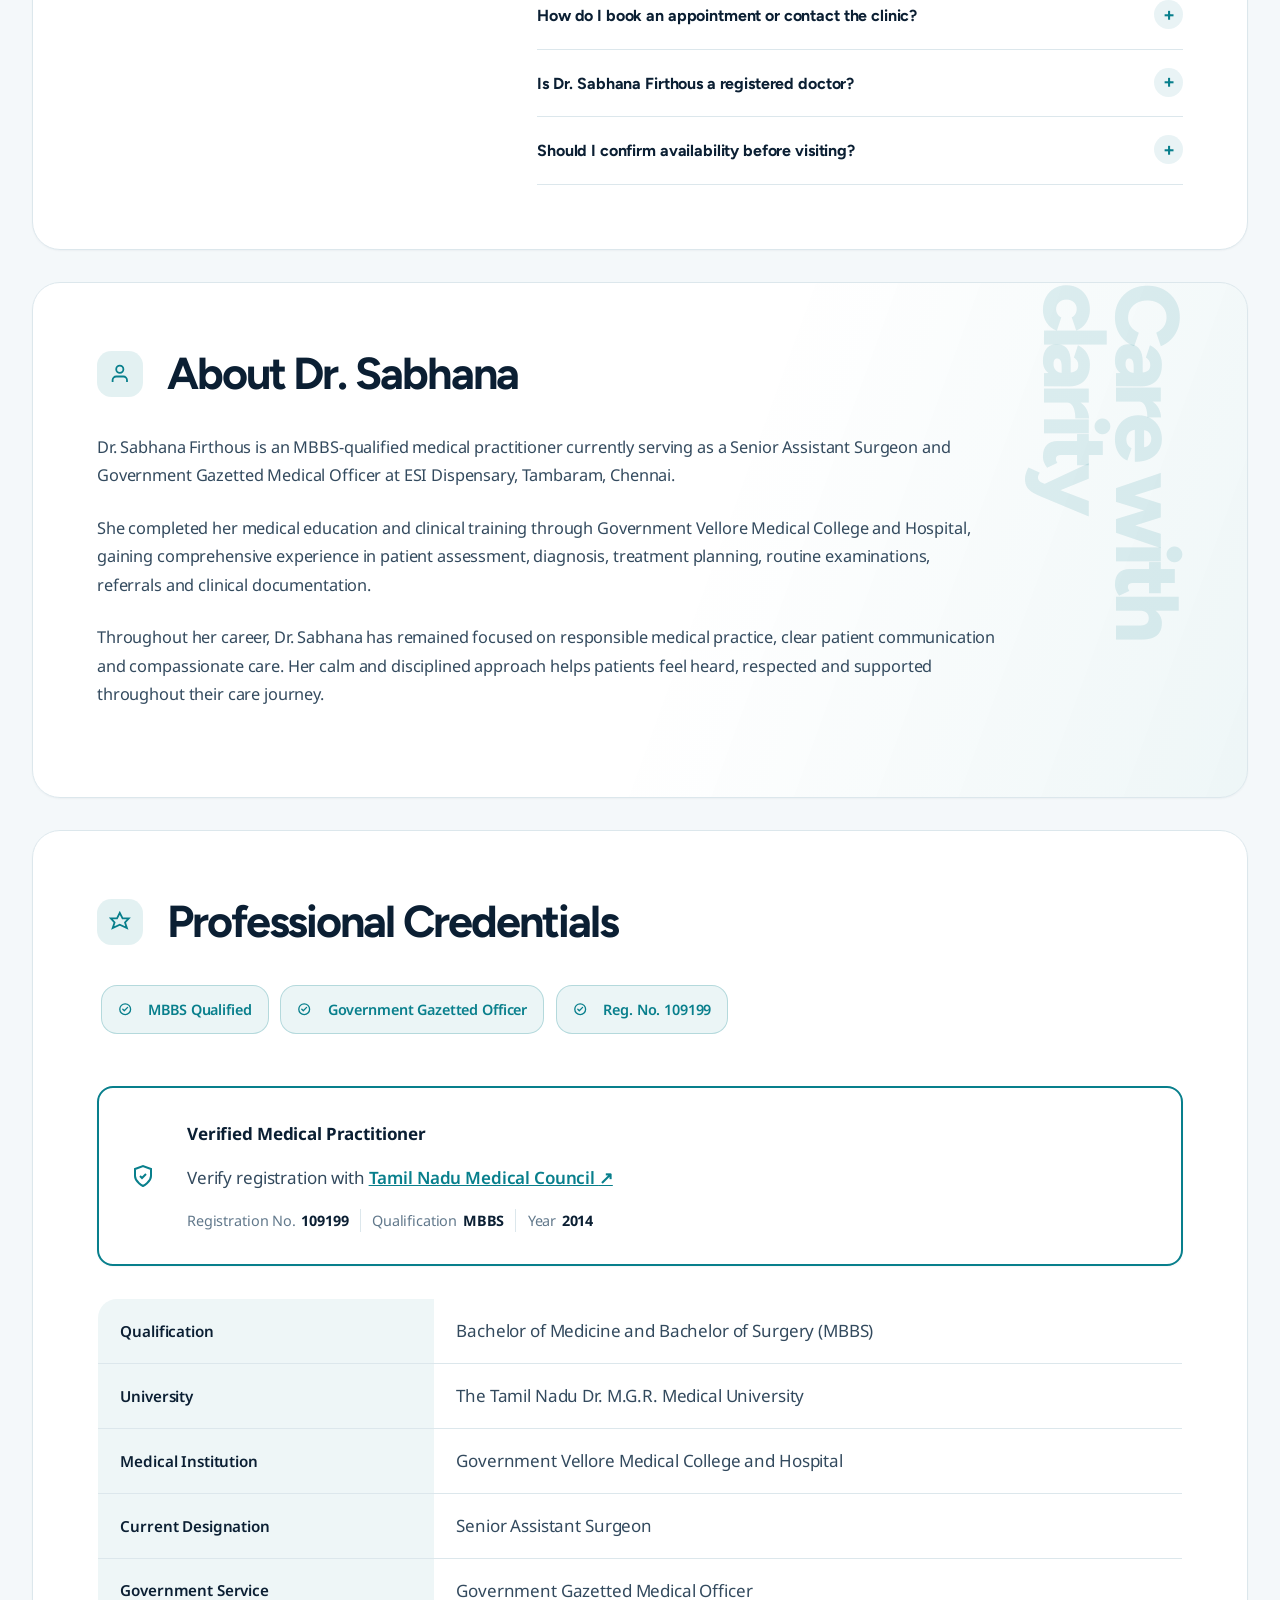
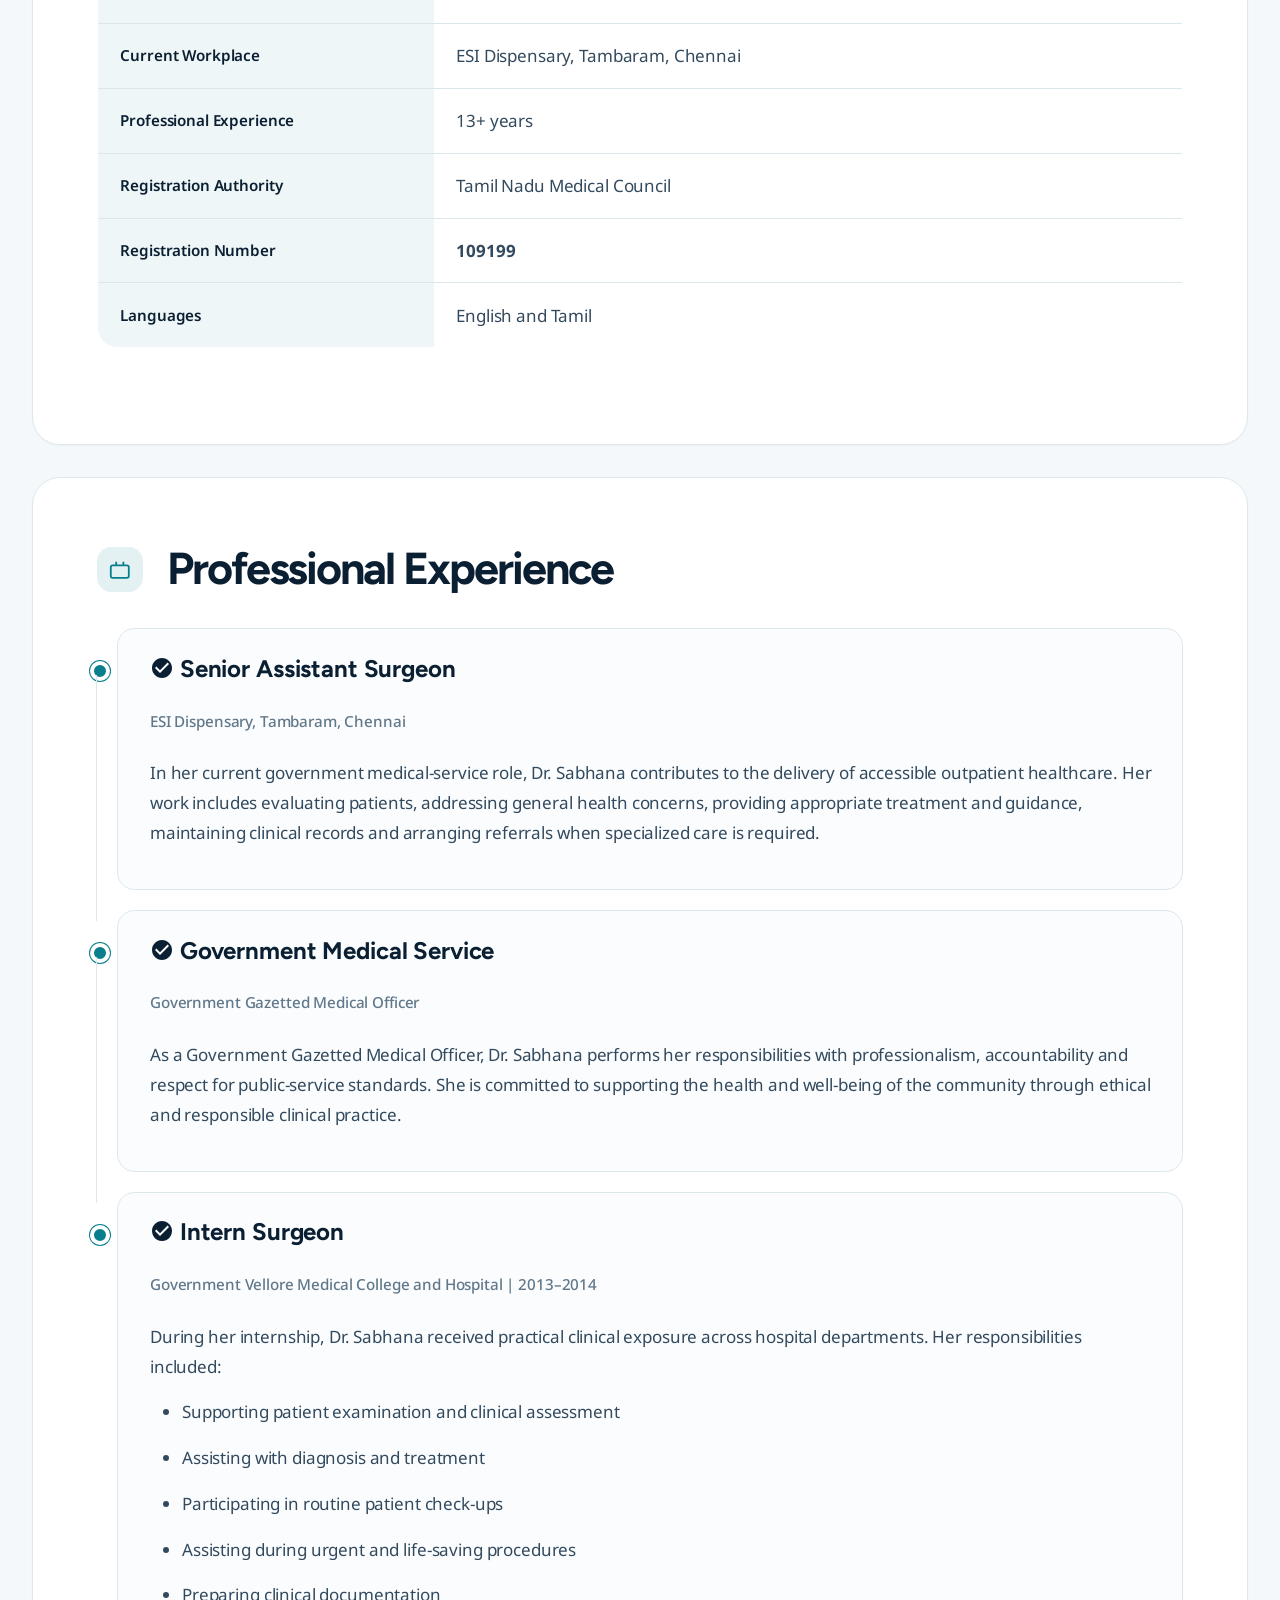
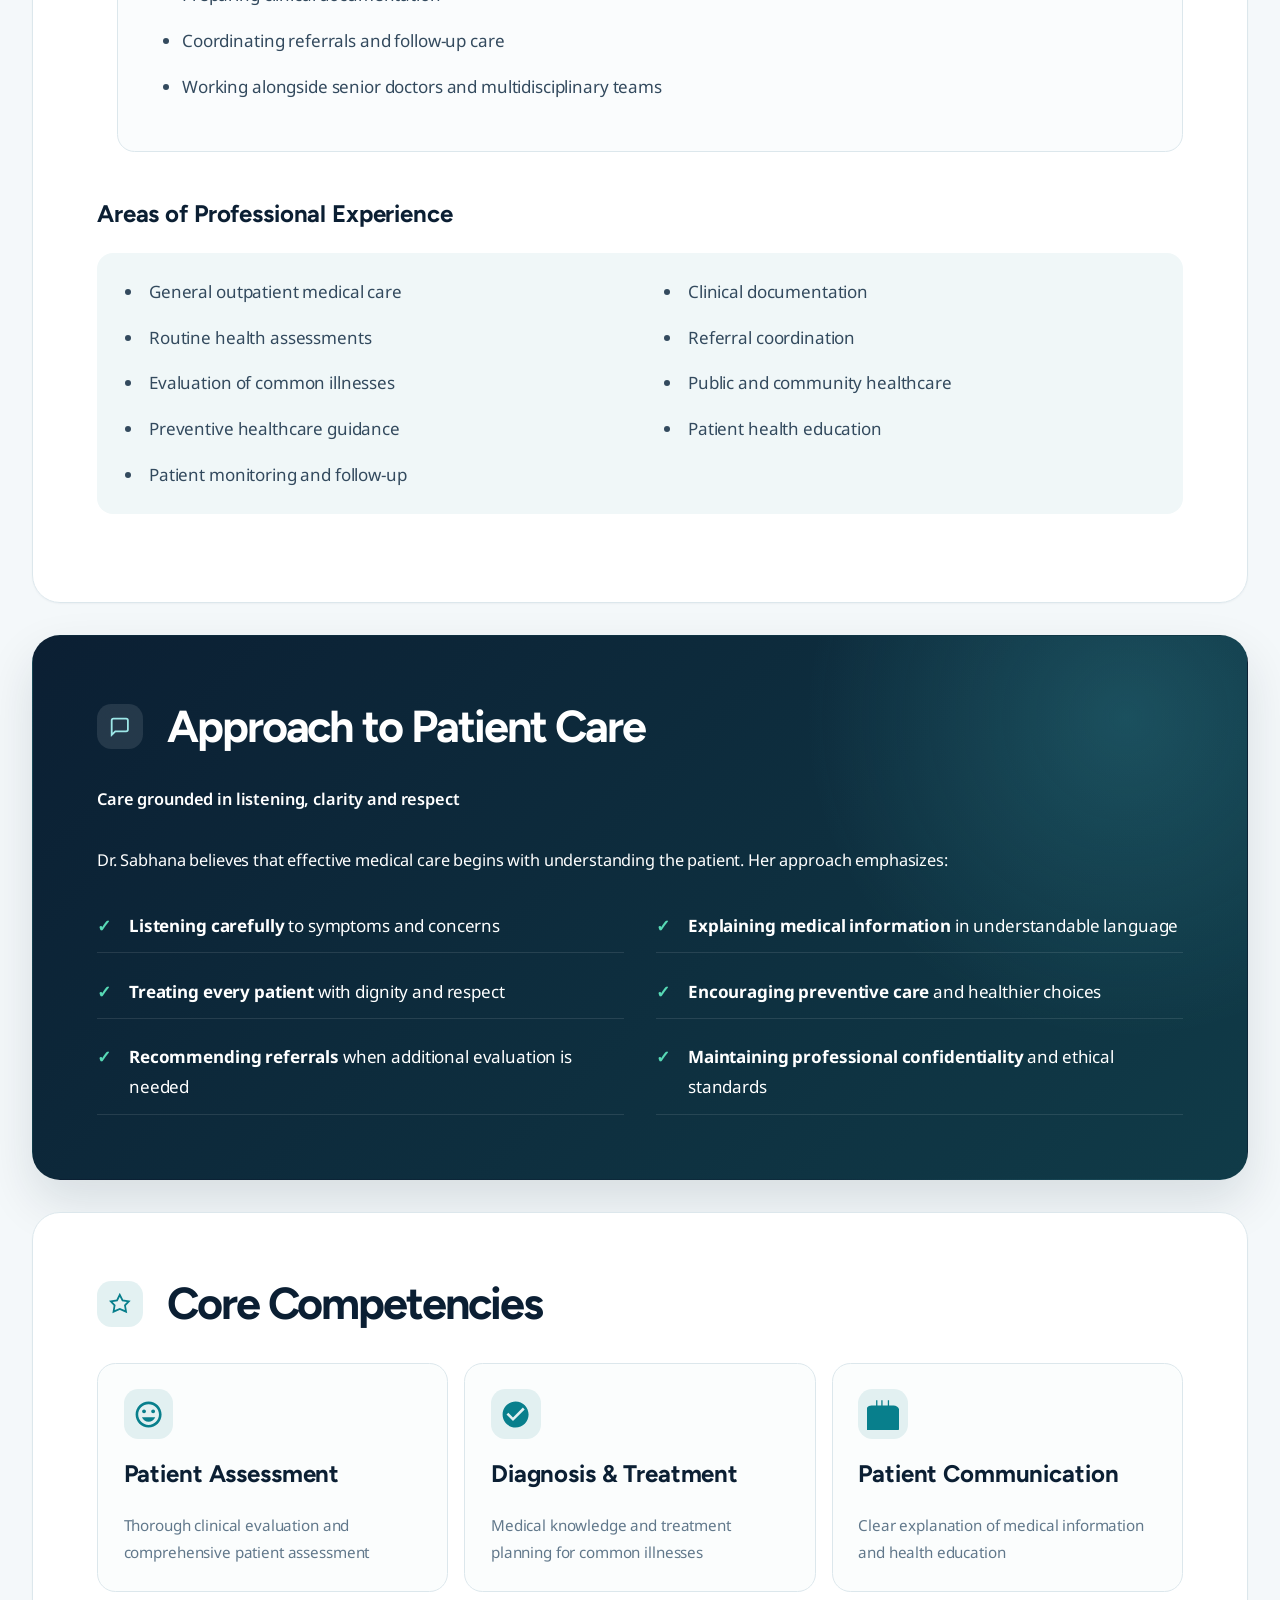
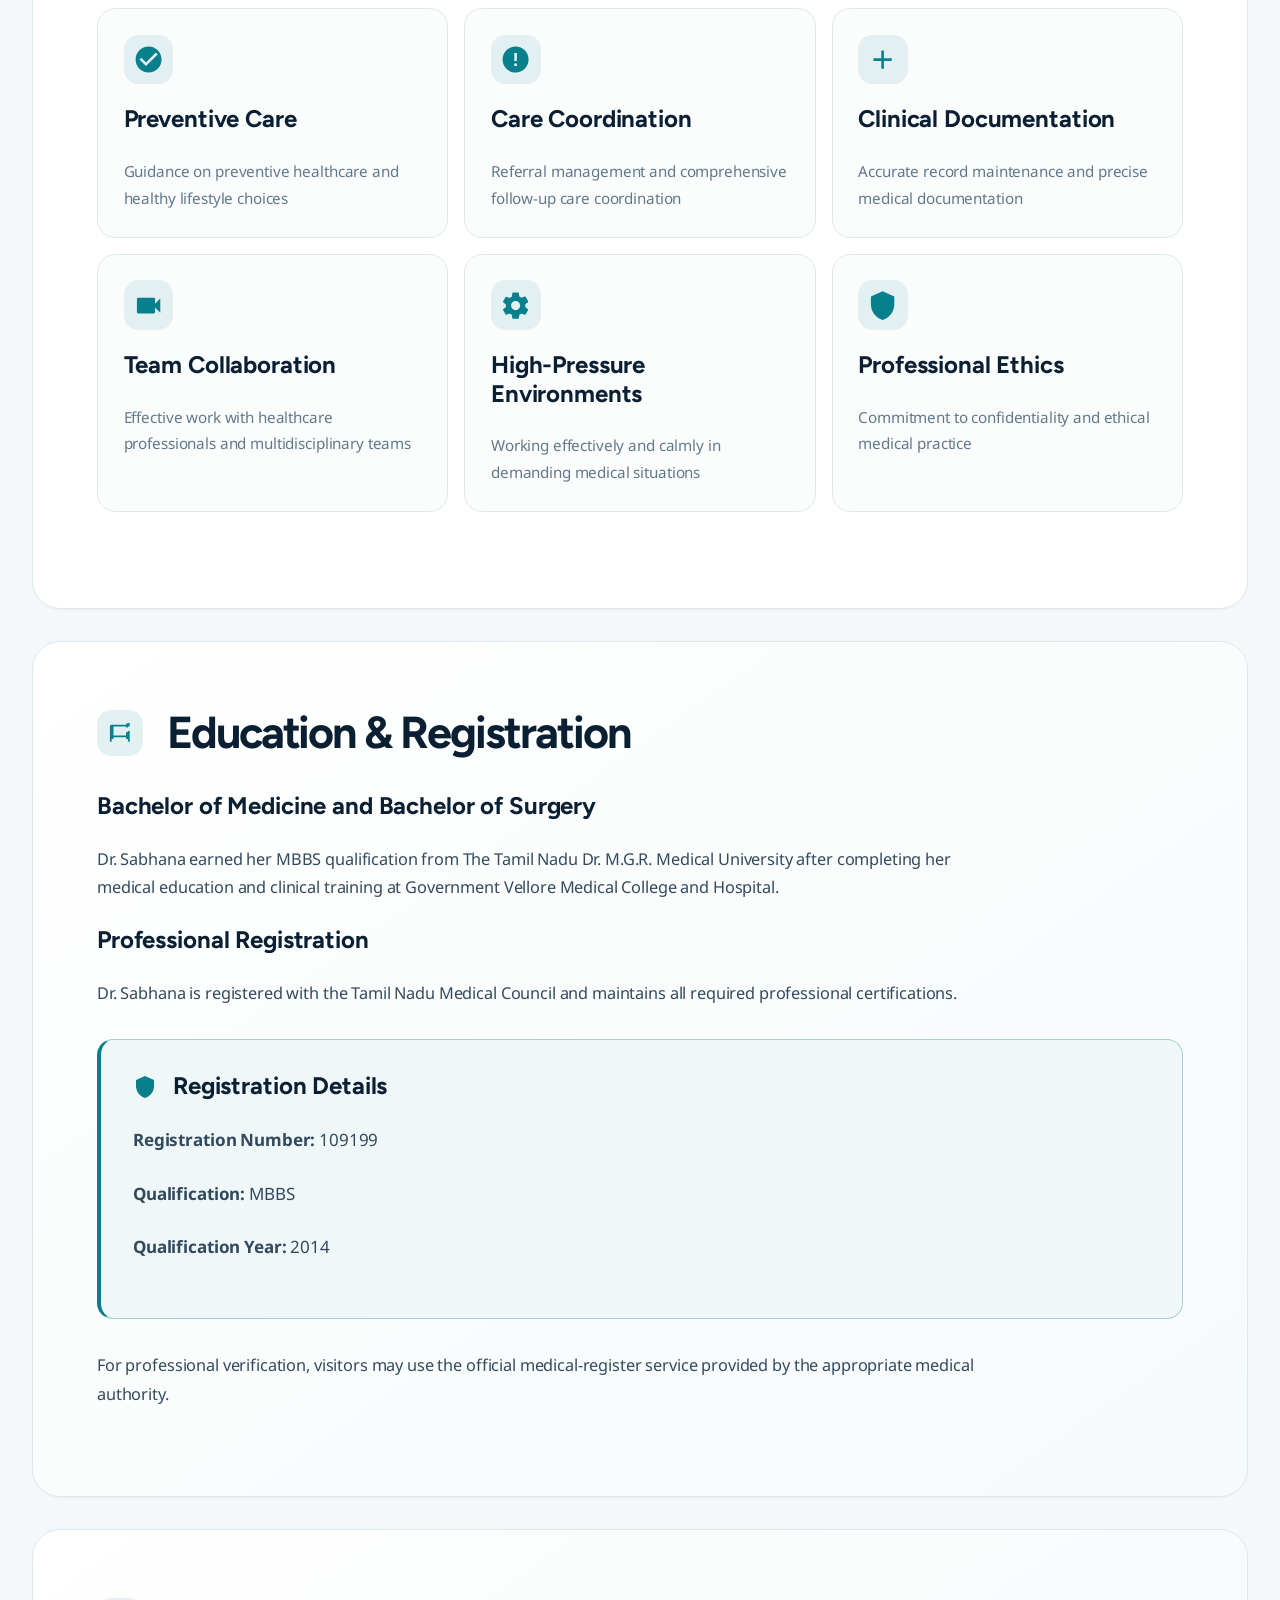
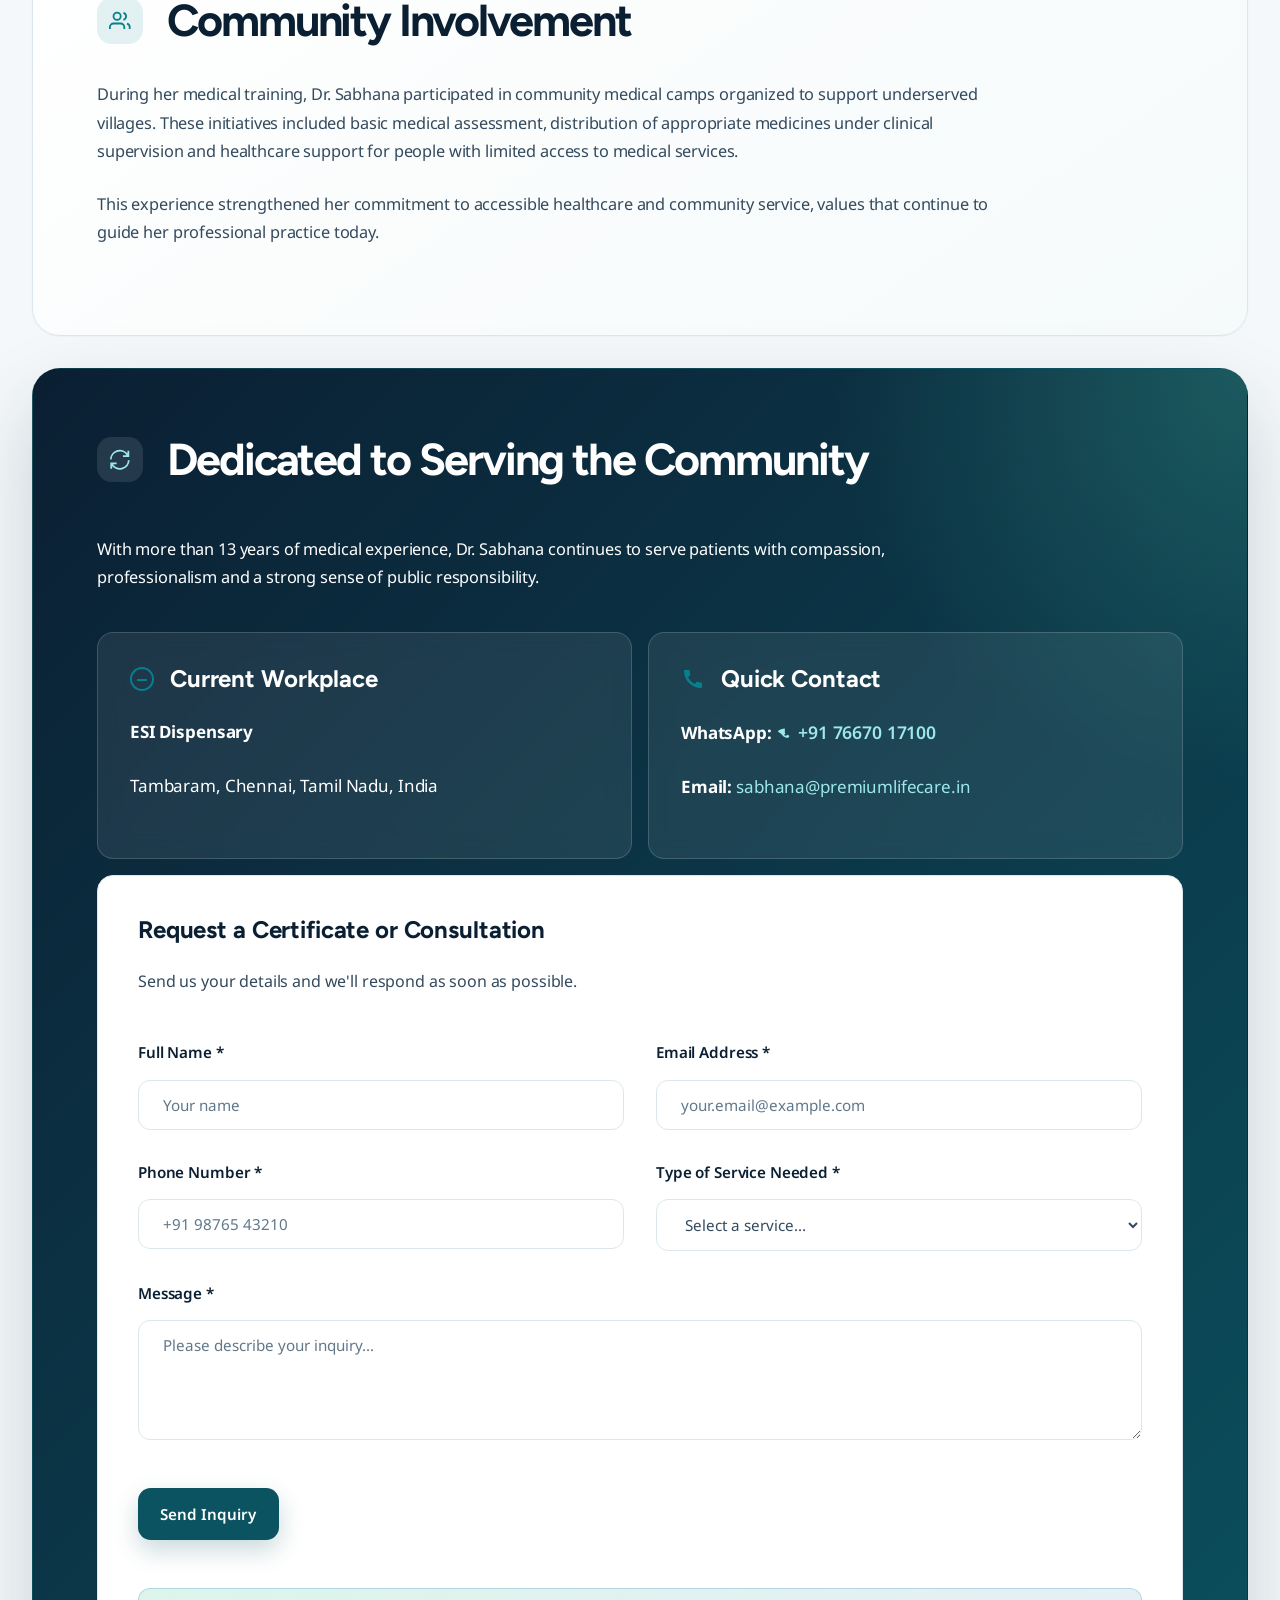
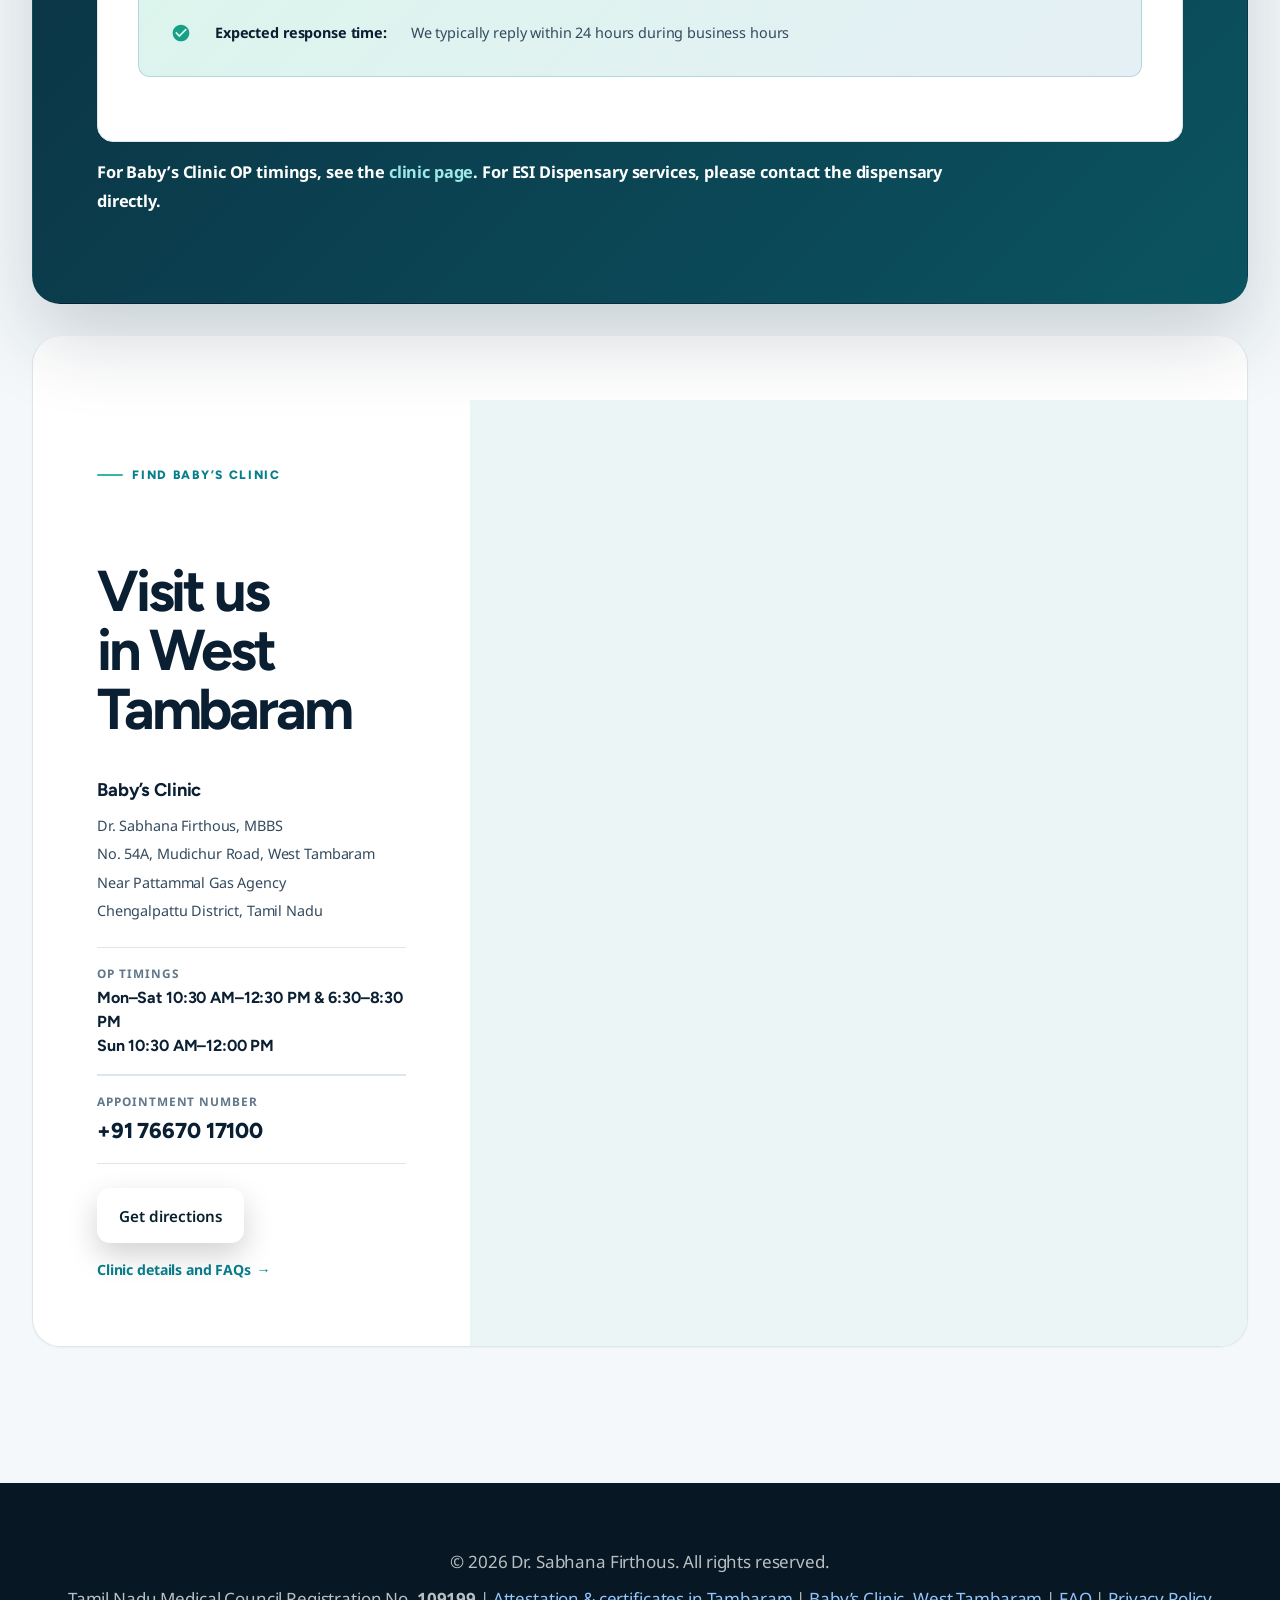
==== commit 1617a306: "Add clinic location section and gallery updates Adds a new Baby’s Clinic location/map section to the" ====
--- a/index.html
+++ b/index.html
@@ -749,12 +749,12 @@
 
     <header>
         <nav aria-label="Main navigation">
-            <div class="logo">
+            <a class="logo" href="index.html" aria-label="Dr. Sabhana Firthous homepage">
                 <svg class="icon" viewBox="0 0 24 24" fill="none" stroke="currentColor" stroke-width="2">
                     <path d="M12 2C6.48 2 2 6.48 2 12s4.48 10 10 10 10-4.48 10-10S17.52 2 12 2zm-2 15l-5-5 1.41-1.41L10 14.17l7.59-7.59L19 8l-9 9z"/>
                 </svg>
                 Dr. Sabhana Firthous
-            </div>
+            </a>
             <ul>
                 <li><a href="#about">About</a></li>
                 <li><a href="#services">Services</a></li>
@@ -763,7 +763,7 @@
                 <li><a href="#experience">Experience</a></li>
                 <li><a href="#credentials">Credentials</a></li>
                 <li><a href="#approach">Approach</a></li>
-                <li><a href="#contact" class="nav-contact">Contact</a></li>
+                <li><a class="nav-contact" href="#contact">Contact</a></li>
             </ul>
         </nav>
     </header>
@@ -1600,6 +1600,41 @@
             </p>
         </section>
 
+        <section id="location" class="clinic-location-section home-location" aria-labelledby="location-heading">
+            <div class="clinic-address-card">
+                <p class="section-eyebrow">Find Baby’s Clinic</p>
+                <h2 id="location-heading">Visit us in West Tambaram</h2>
+                <address>
+                    <strong>Baby’s Clinic</strong>
+                    <span>Dr. Sabhana Firthous, MBBS</span>
+                    <span>No. 54A, Mudichur Road, West Tambaram</span>
+                    <span>Near Pattammal Gas Agency</span>
+                    <span>Chengalpattu District, Tamil Nadu</span>
+                </address>
+                <div class="clinic-contact-row">
+                    <span>OP timings</span>
+                    <strong class="home-hours">Mon–Sat 10:30 AM–12:30 PM &amp; 6:30–8:30 PM<br>Sun 10:30 AM–12:00 PM</strong>
+                </div>
+                <div class="clinic-contact-row">
+                    <span>Appointment number</span>
+                    <a href="tel:+917667017100">+91 76670 17100</a>
+                </div>
+                <div class="home-location-actions">
+                    <a class="btn btn-primary" href="https://maps.app.goo.gl/VZd1sVYY6Z9XZGwr8" target="_blank" rel="noopener noreferrer">Get directions</a>
+                    <a class="clinic-map-link" href="clinic.html">Clinic details and FAQs <span aria-hidden="true">→</span></a>
+                </div>
+            </div>
+            <div class="clinic-map-wrap">
+                <iframe
+                    title="Map showing Baby’s Clinic on Mudichur Road, West Tambaram"
+                    src="https://www.google.com/maps?q=No.%2054A%2C%20Mudichur%20Road%2C%20Near%20Pattammal%20Gas%20Agency%2C%20West%20Tambaram%2C%20Tamil%20Nadu&amp;output=embed"
+                    loading="lazy"
+                    allowfullscreen
+                    referrerpolicy="no-referrer-when-downgrade">
+                </iframe>
+            </div>
+        </section>
+
     </main>
 
     <footer>
@@ -1612,7 +1647,7 @@
             <a href="privacy-policy.html">Privacy Policy</a>
         </p>
         <p class="footer-meta">
-            ESI Dispensary, Tambaram, Chennai, Tamil Nadu, India
+            Baby's Clinic, Tambaram, Chennai, Tamil Nadu, India
         </p>
     </footer>
     <a class="fab-whatsapp" href="https://wa.me/917667017100" target="_blank" rel="noopener noreferrer" aria-label="Chat on WhatsApp">
--- a/styles/styles.css
+++ b/styles/styles.css
@@ -4033,6 +4033,56 @@
             }
         }
 
+        /* Home page location map */
+        .home-location {
+            margin-top: 1.5rem;
+        }
+
+        .home-hours {
+            color: var(--color-heading);
+            font-family: var(--font-heading);
+            font-size: 1rem;
+            line-height: 1.5;
+        }
+
+        .home-location-actions {
+            display: flex;
+            flex-wrap: wrap;
+            align-items: center;
+            gap: 1rem 1.5rem;
+            margin-top: 1.5rem;
+        }
+
+        .home-location-actions .clinic-map-link {
+            margin-top: 0;
+        }
+
+        /* Gallery: wide signboard photos */
+        .gallery-image-wide img {
+            height: auto;
+        }
+
+        @media (min-width: 901px) {
+            .clinic-gallery-grid {
+                grid-template-columns: repeat(6, minmax(0, 1fr));
+            }
+
+            .clinic-gallery-grid .gallery-image {
+                grid-column: span 2;
+            }
+
+            .clinic-gallery-grid .gallery-image-wide {
+                grid-column: span 3;
+                align-self: start;
+            }
+        }
+
+        @media (max-width: 900px) {
+            .clinic-gallery-grid .gallery-image-wide {
+                grid-column: 1 / -1;
+            }
+        }
+
         /* Print */
         @media print {
             header, footer, .cta-buttons {
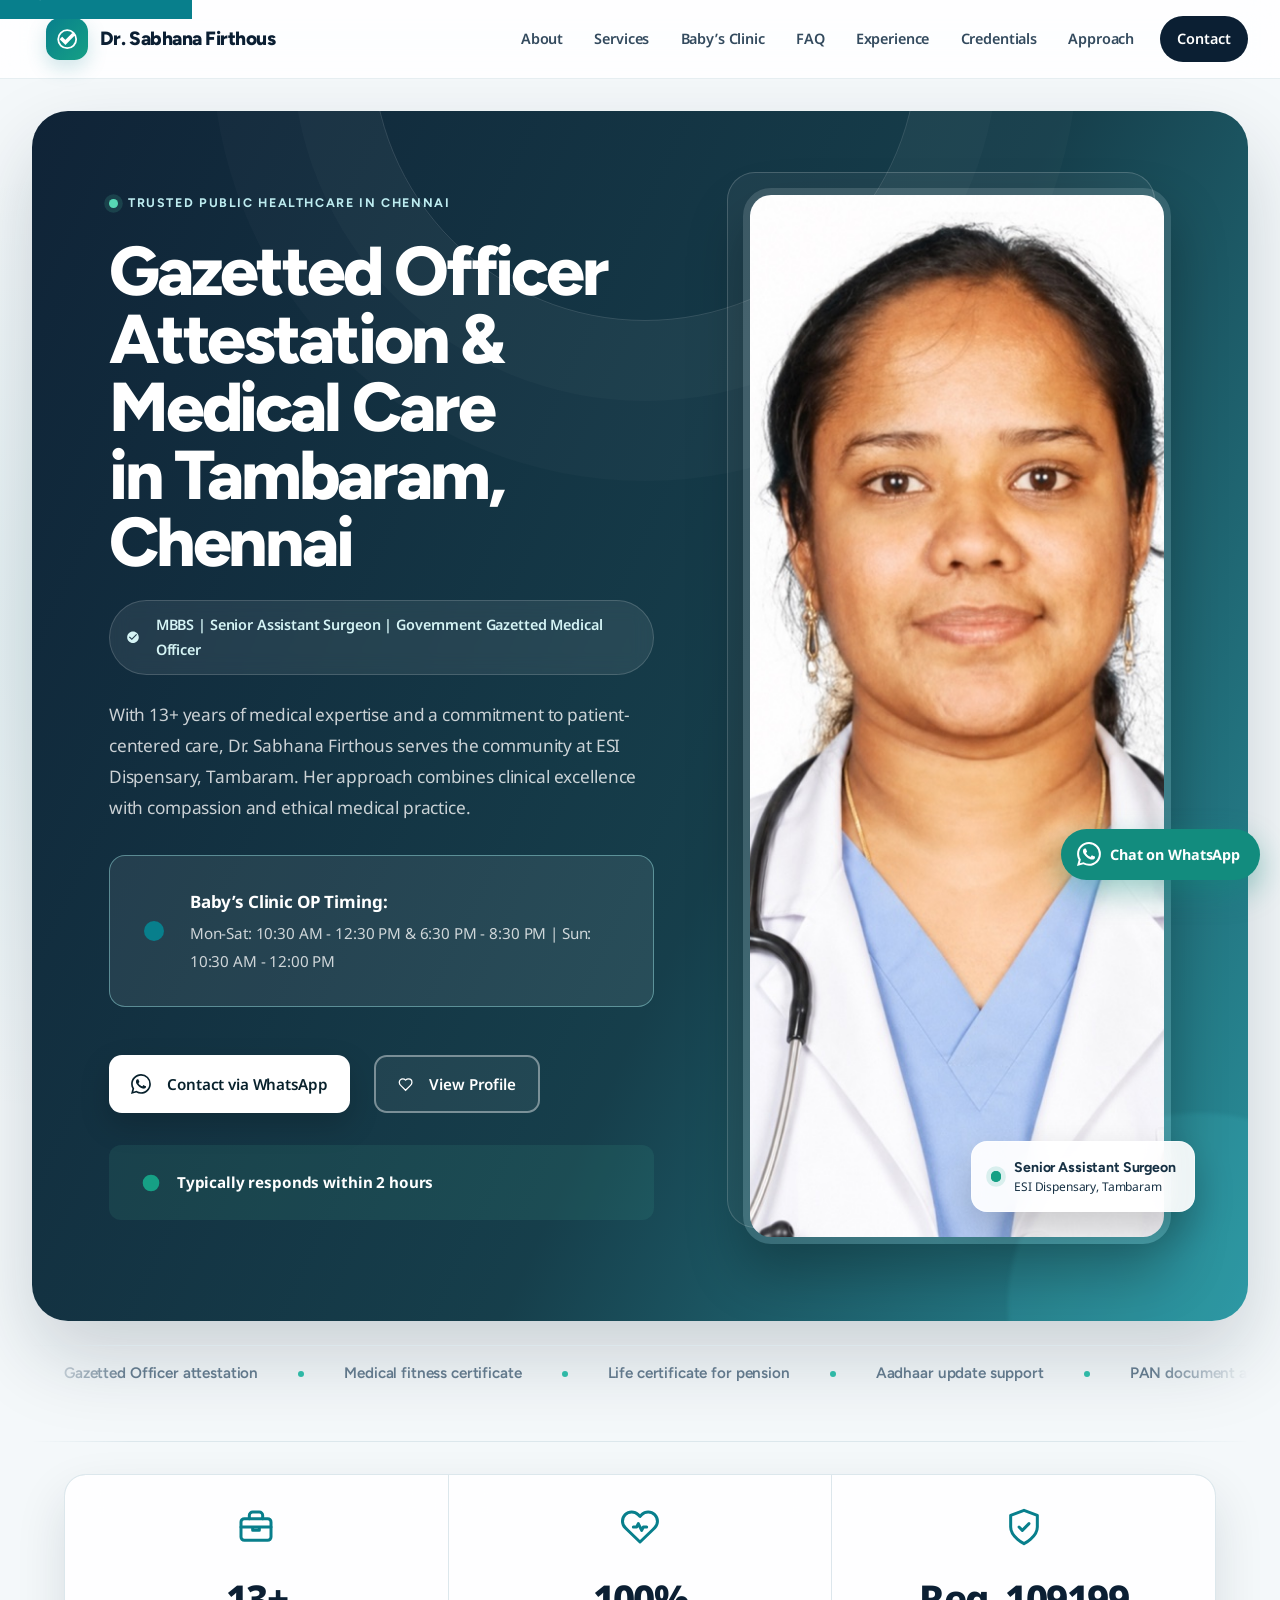
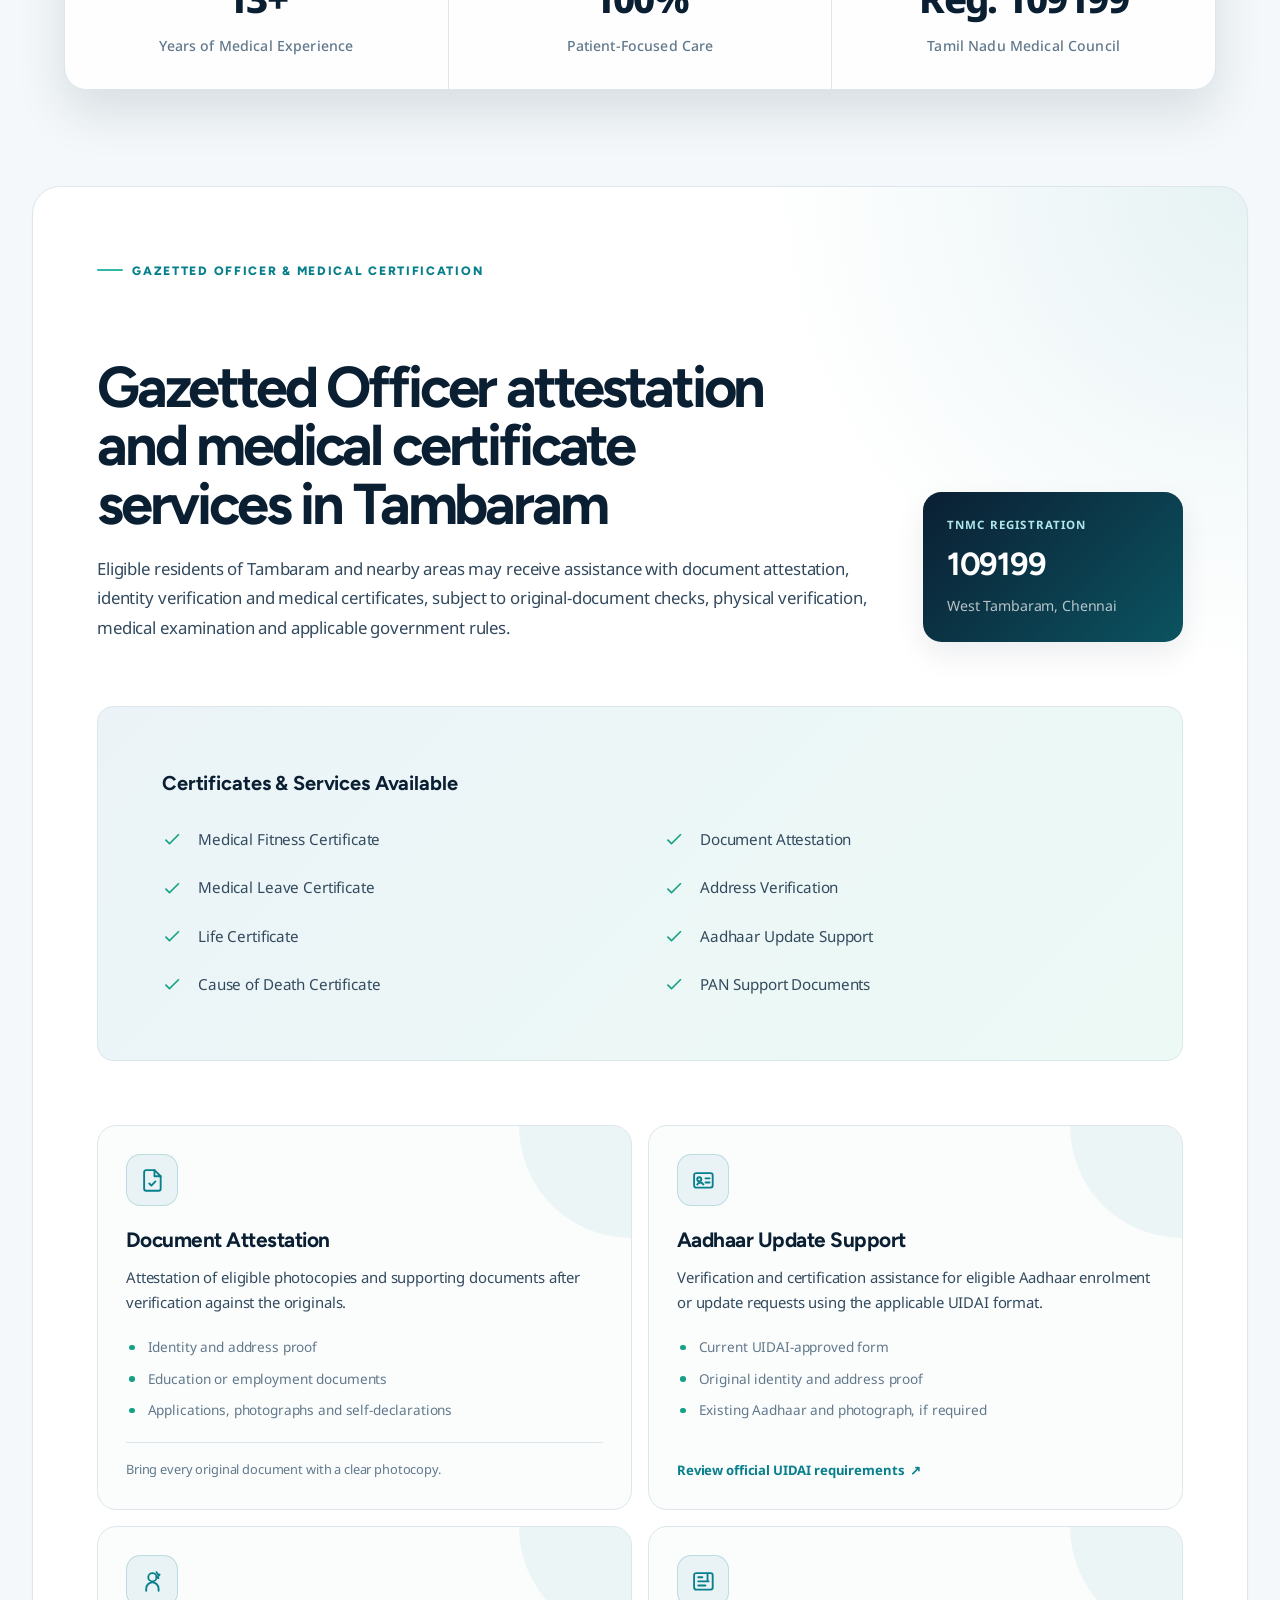
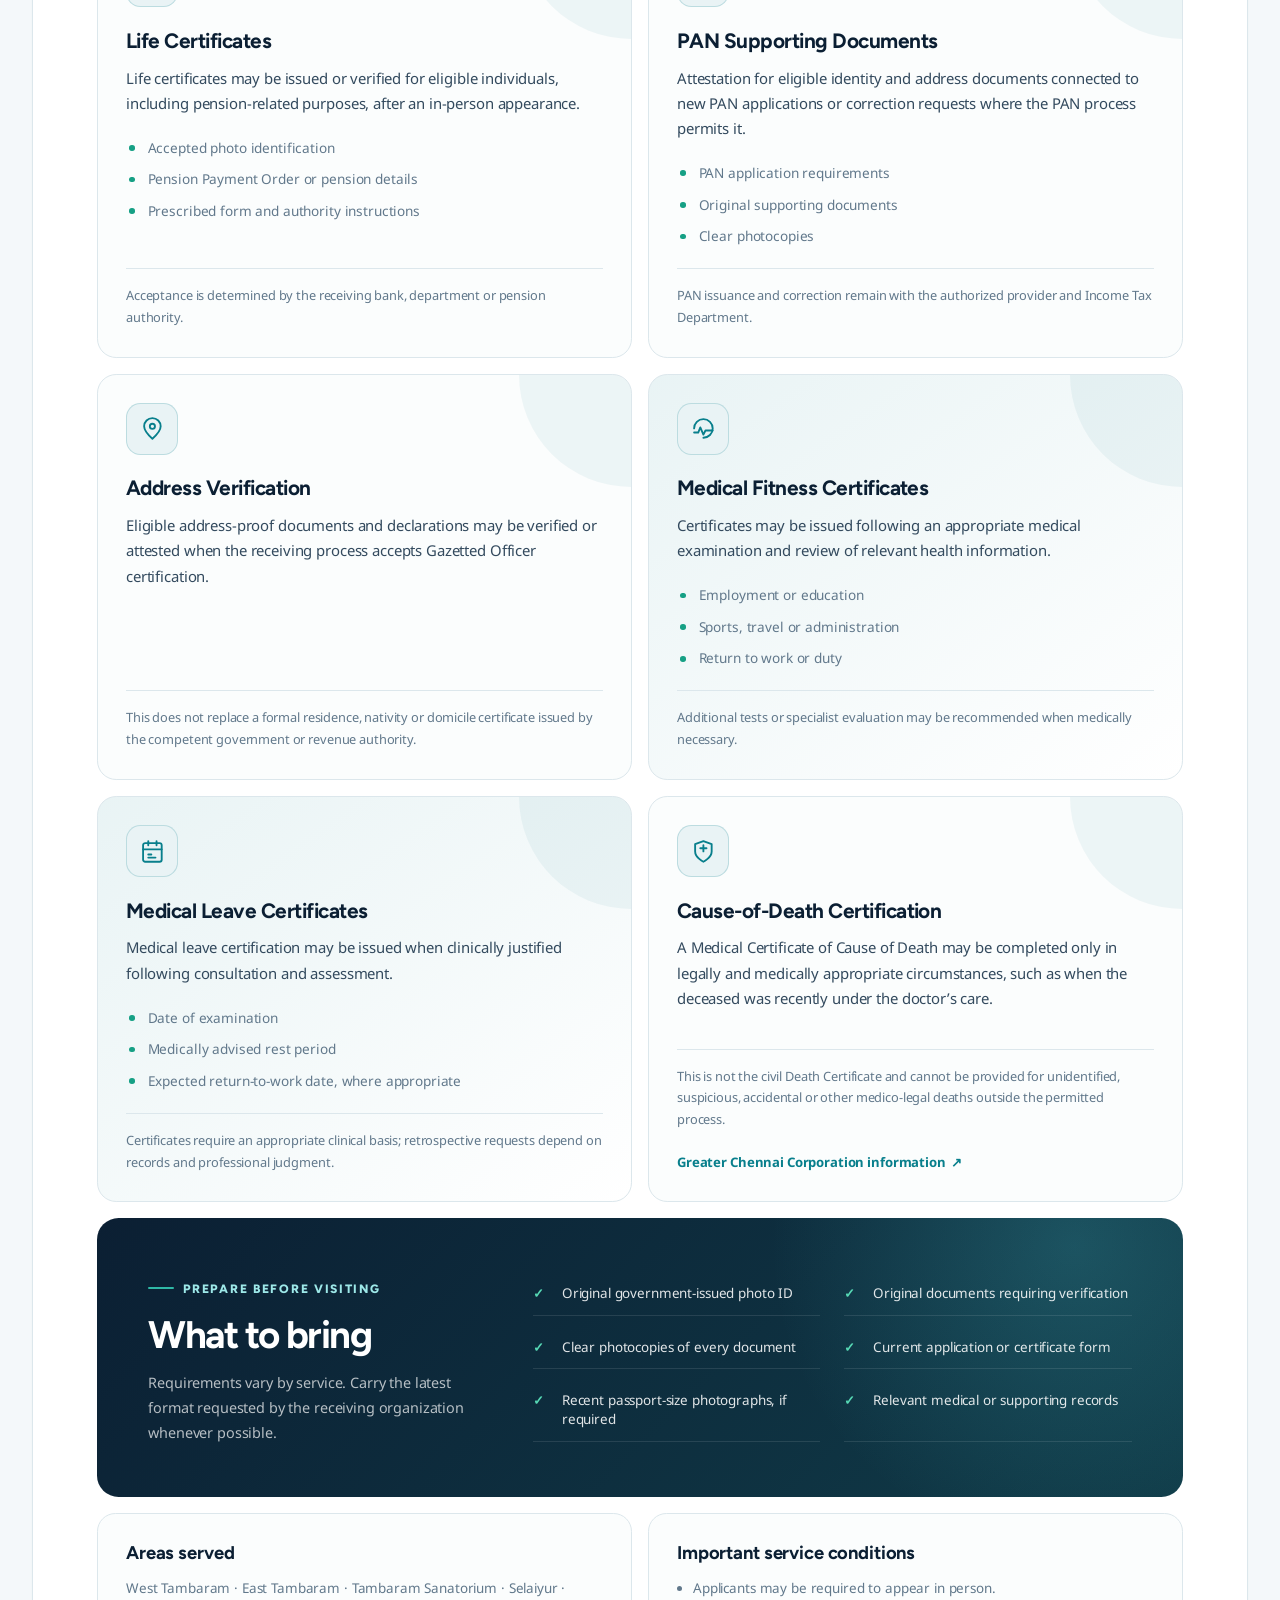
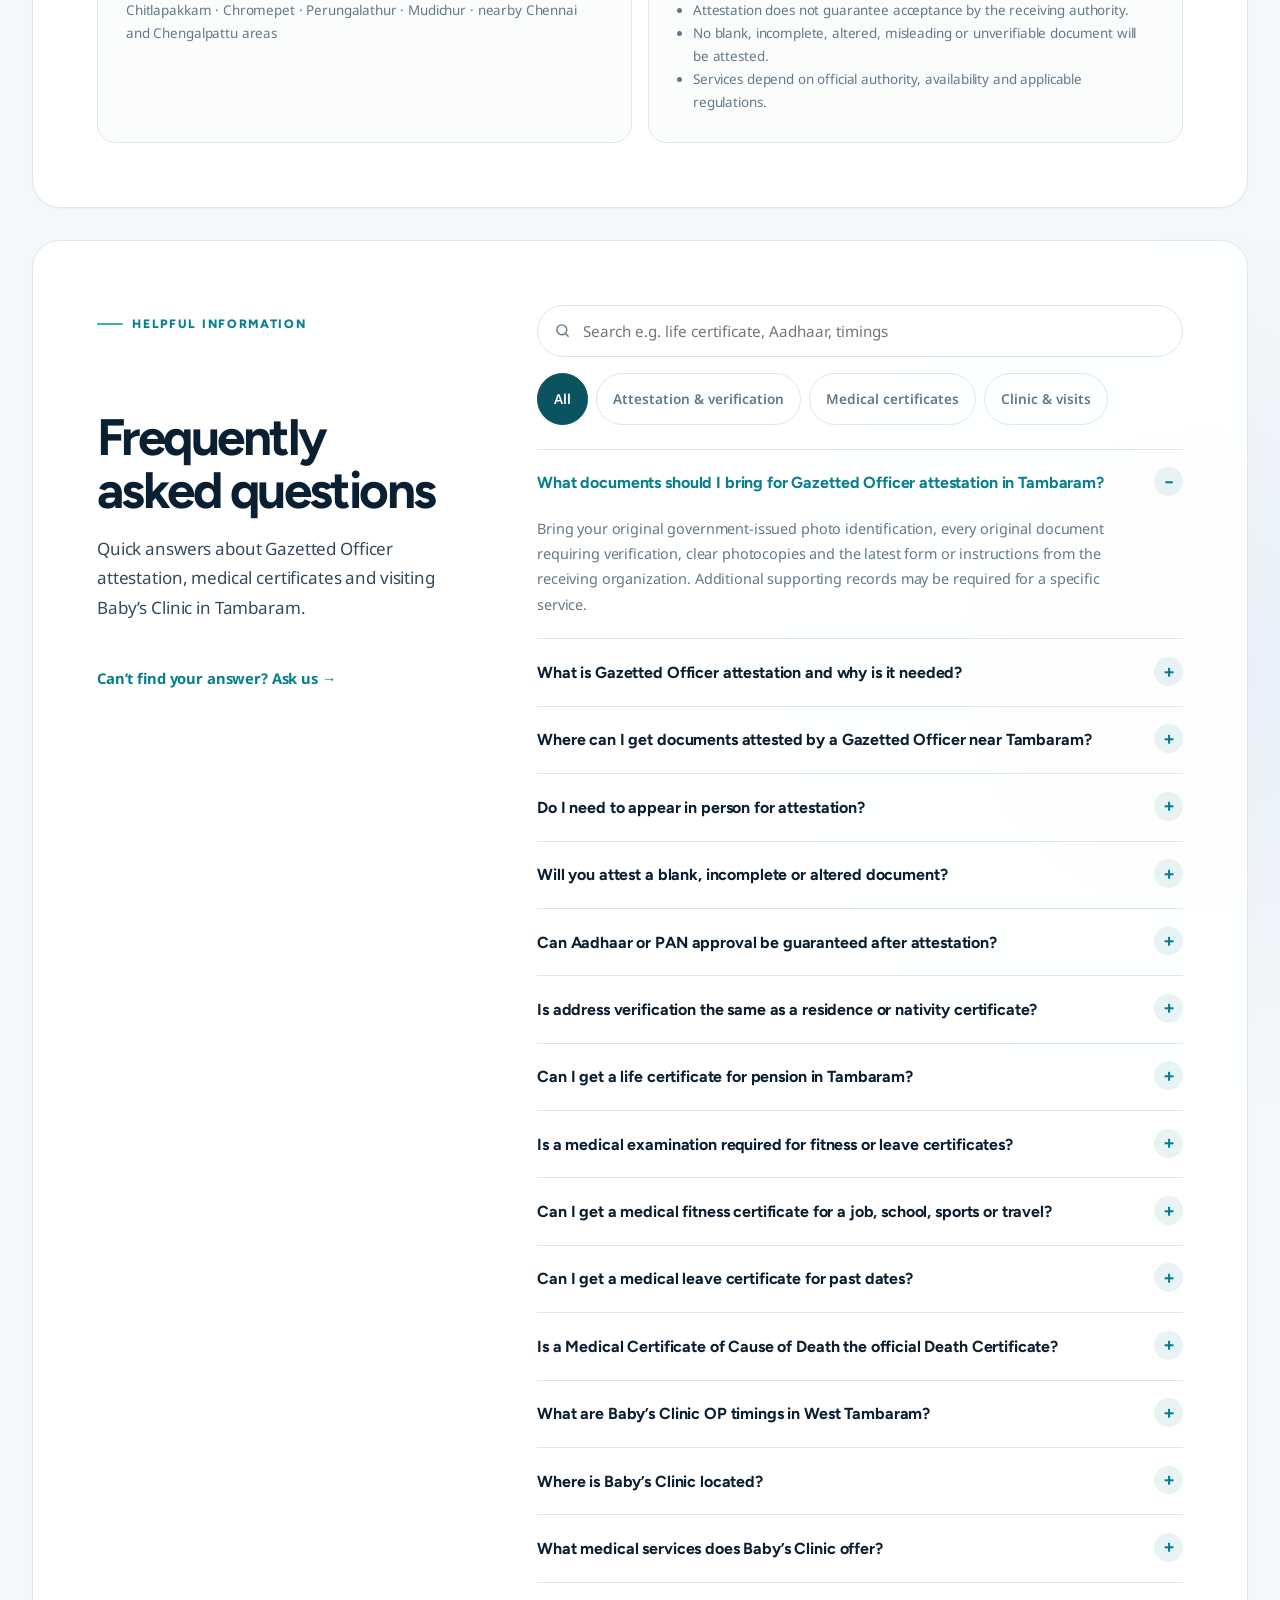
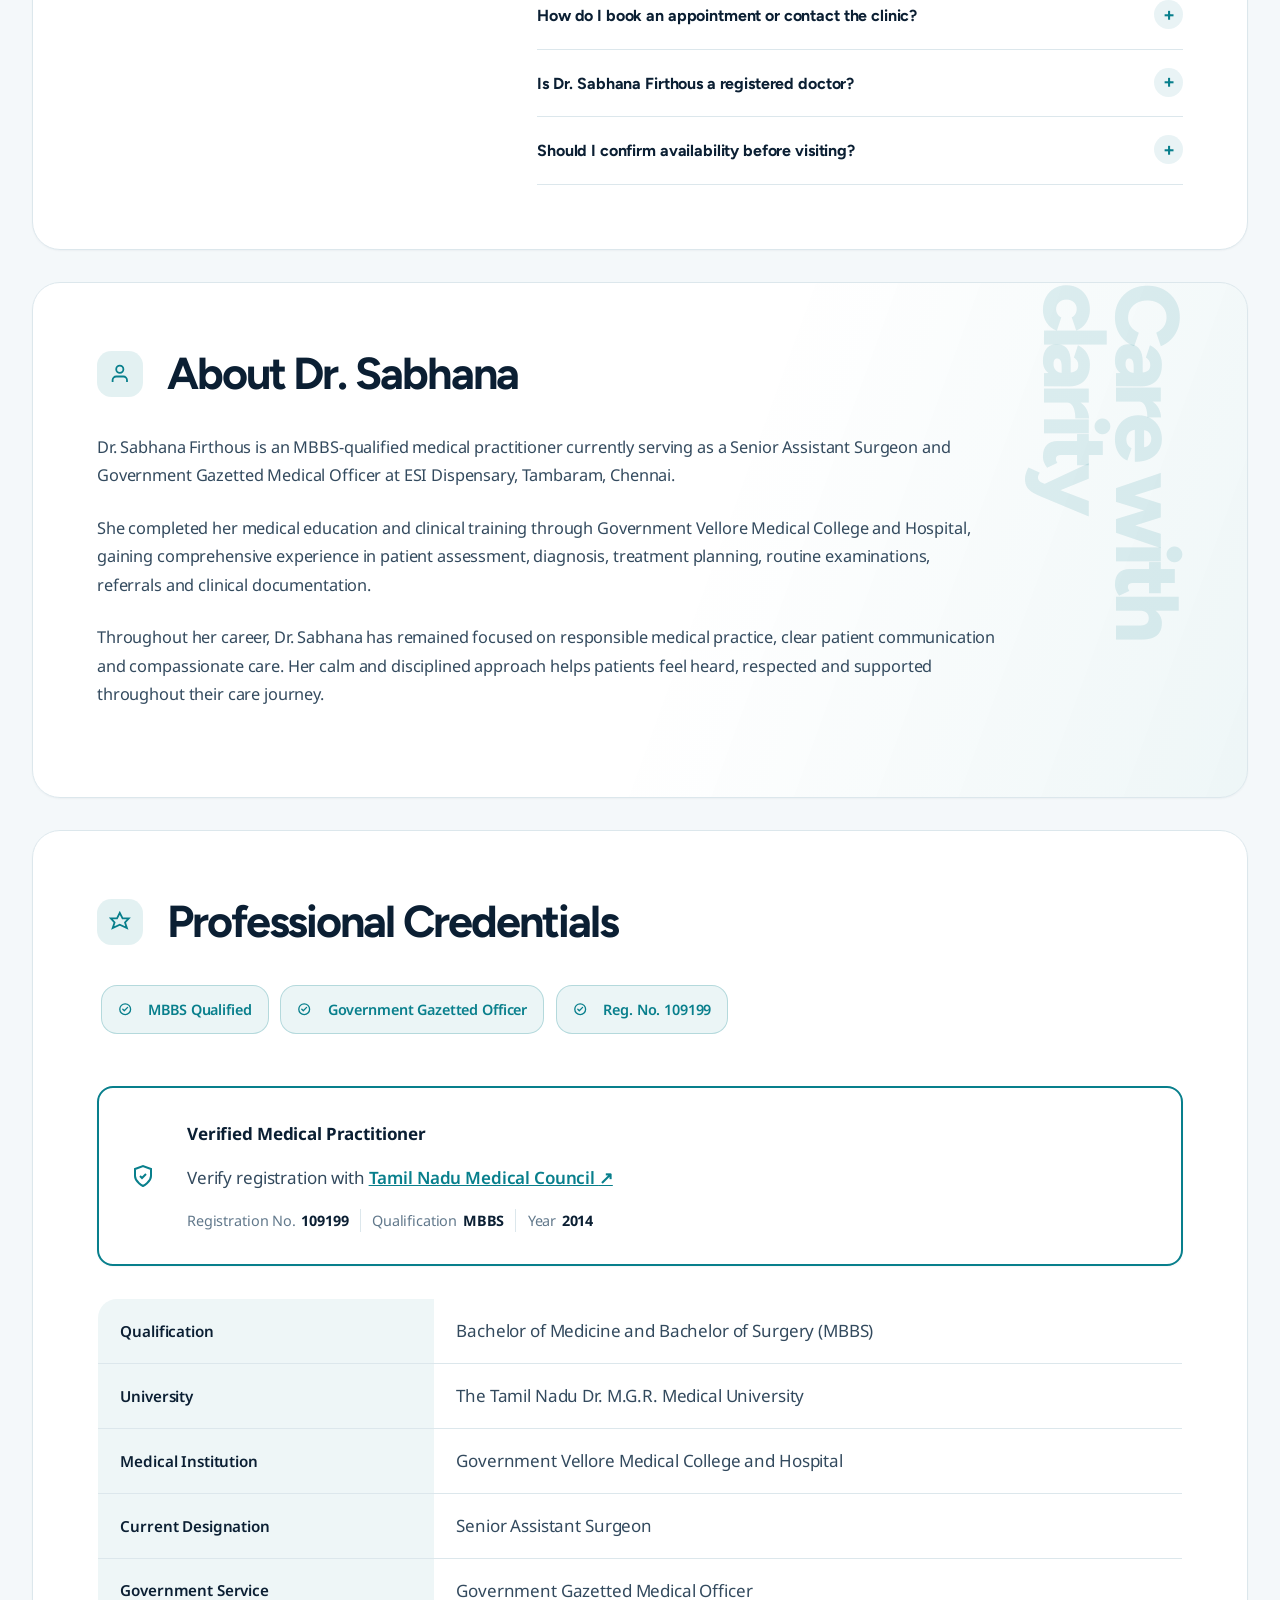
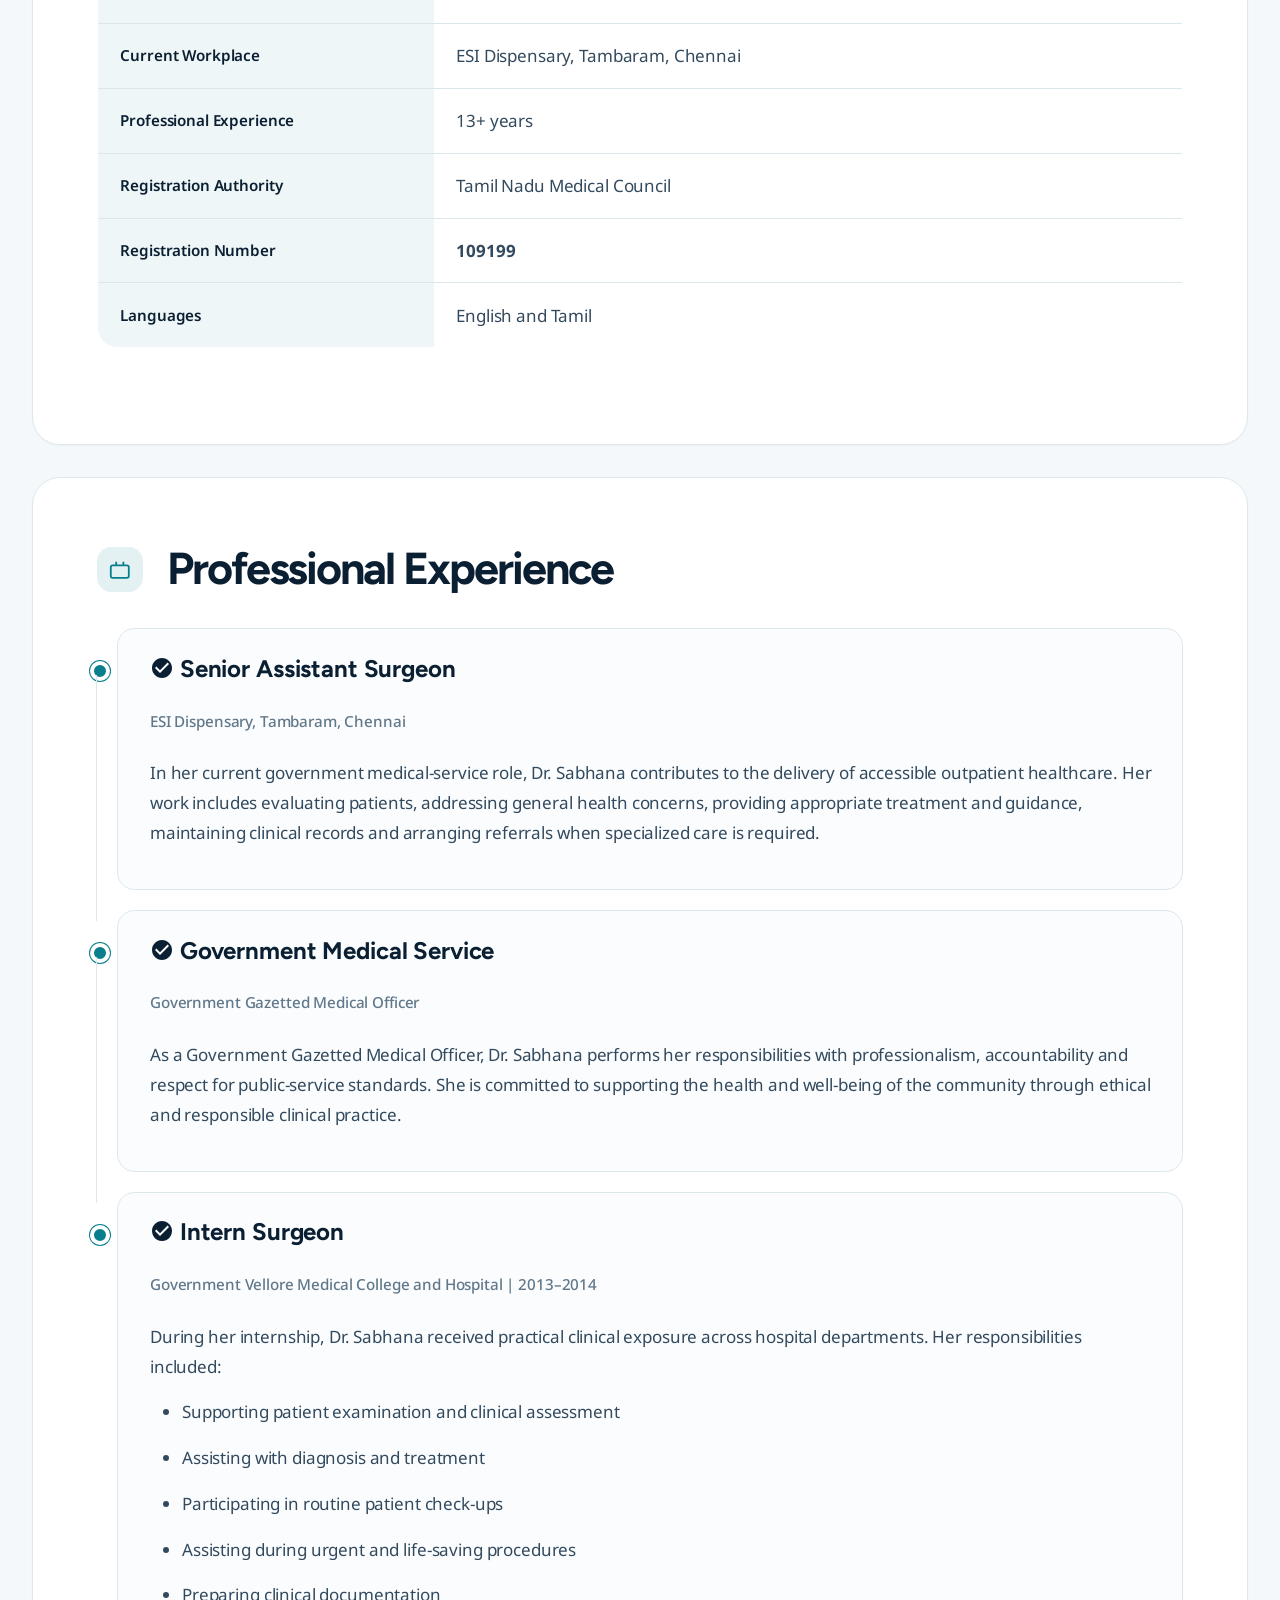
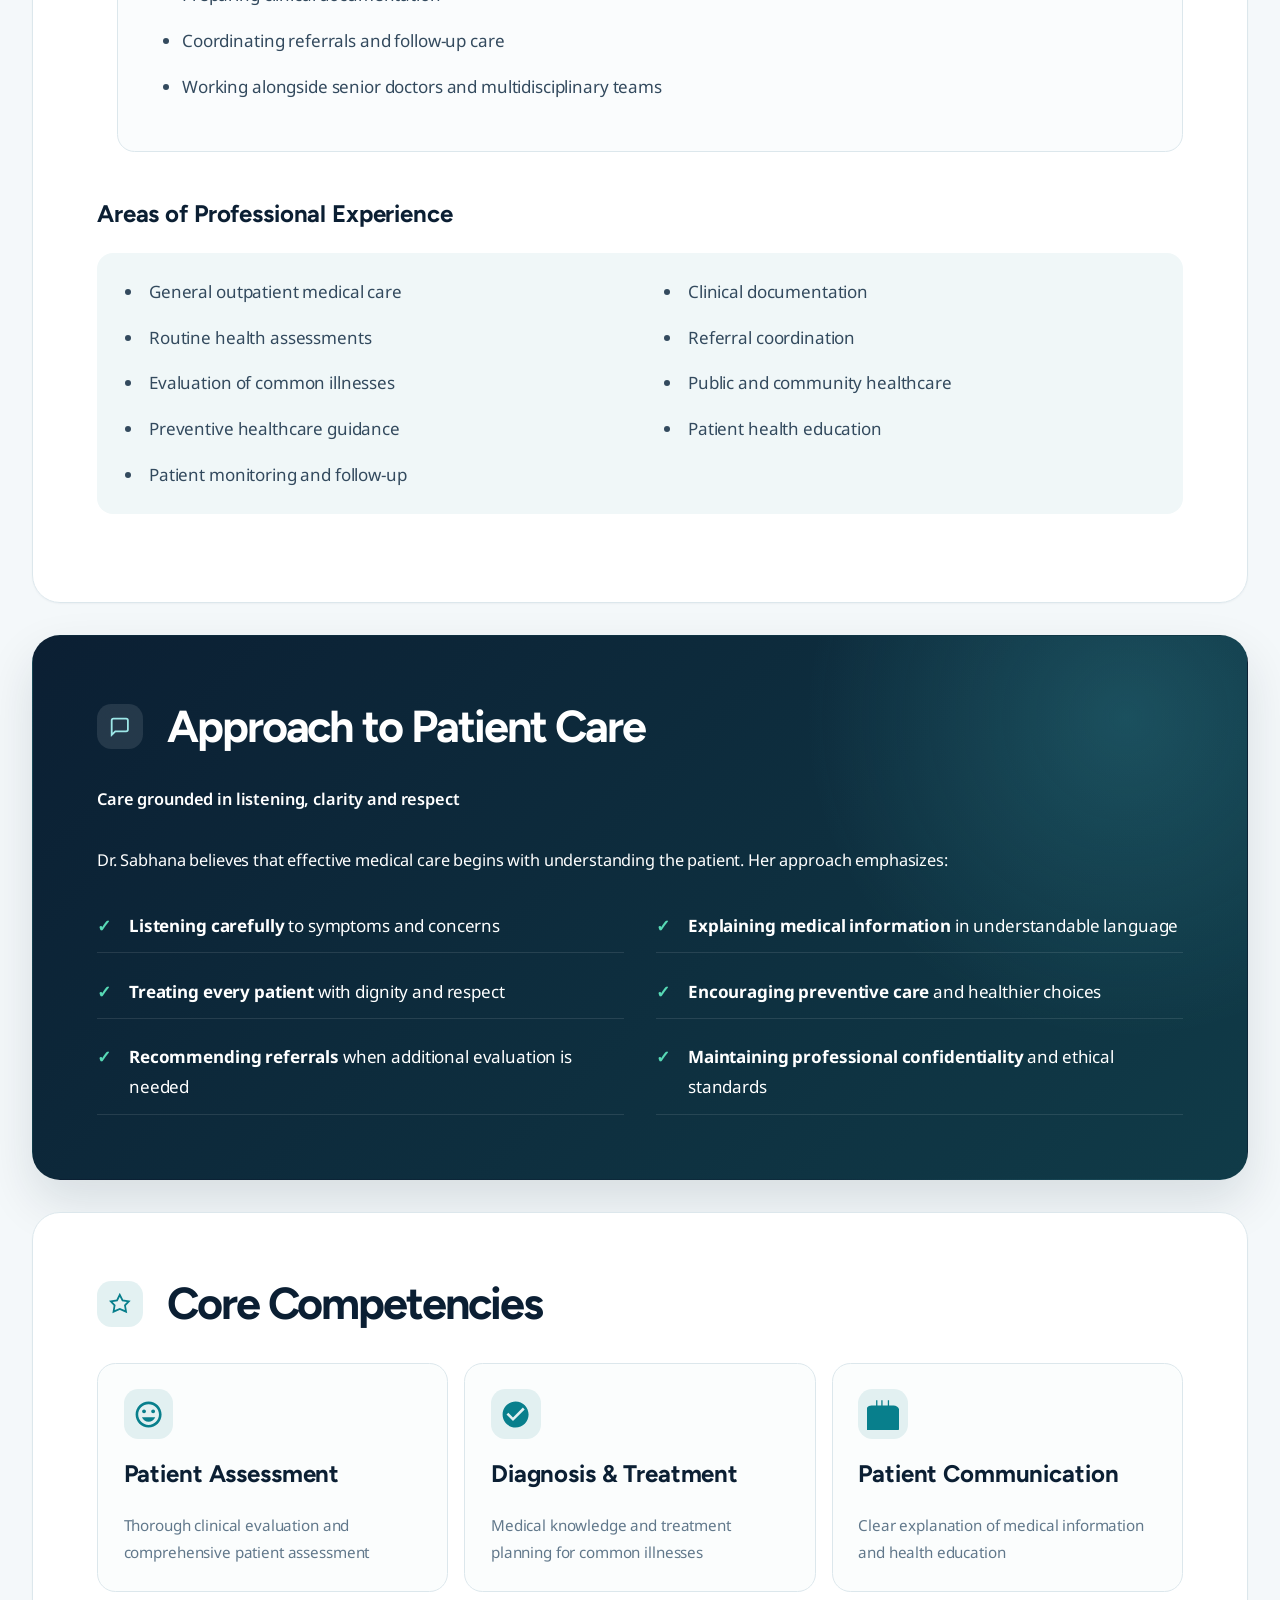
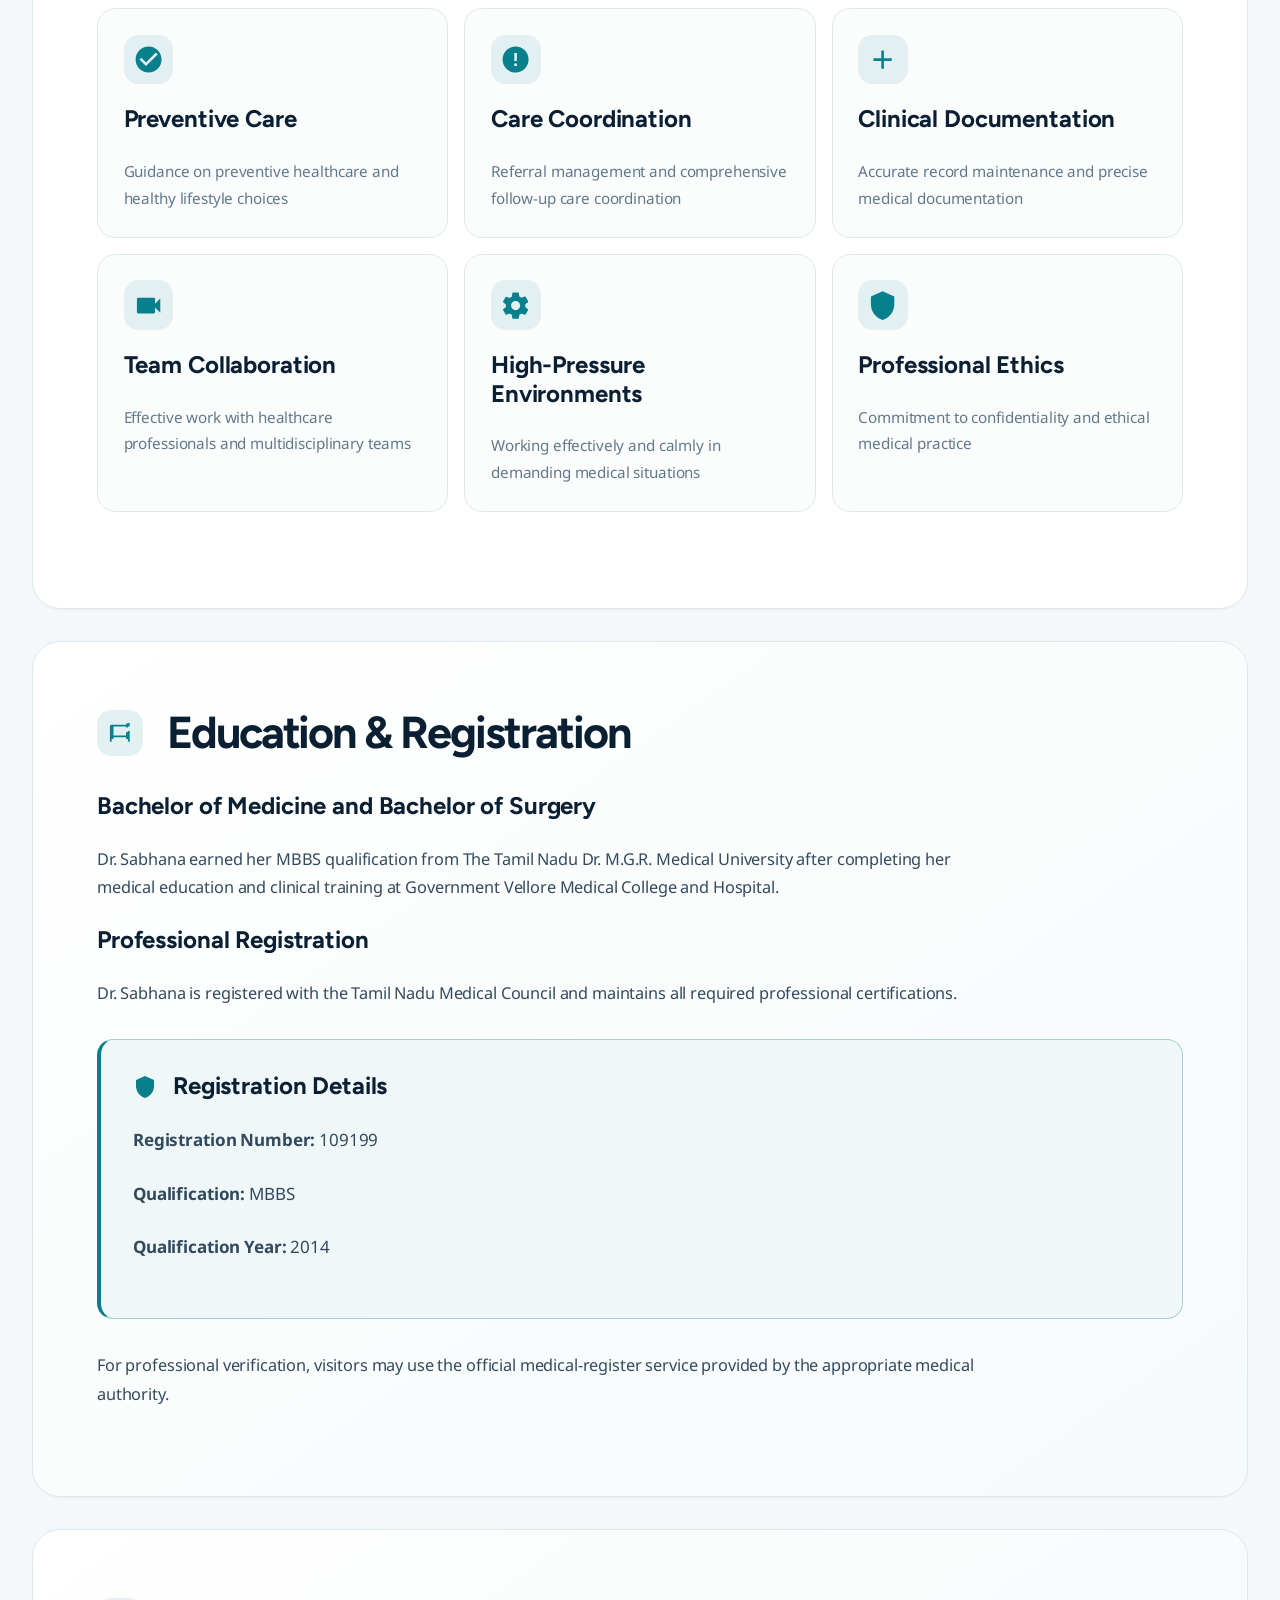
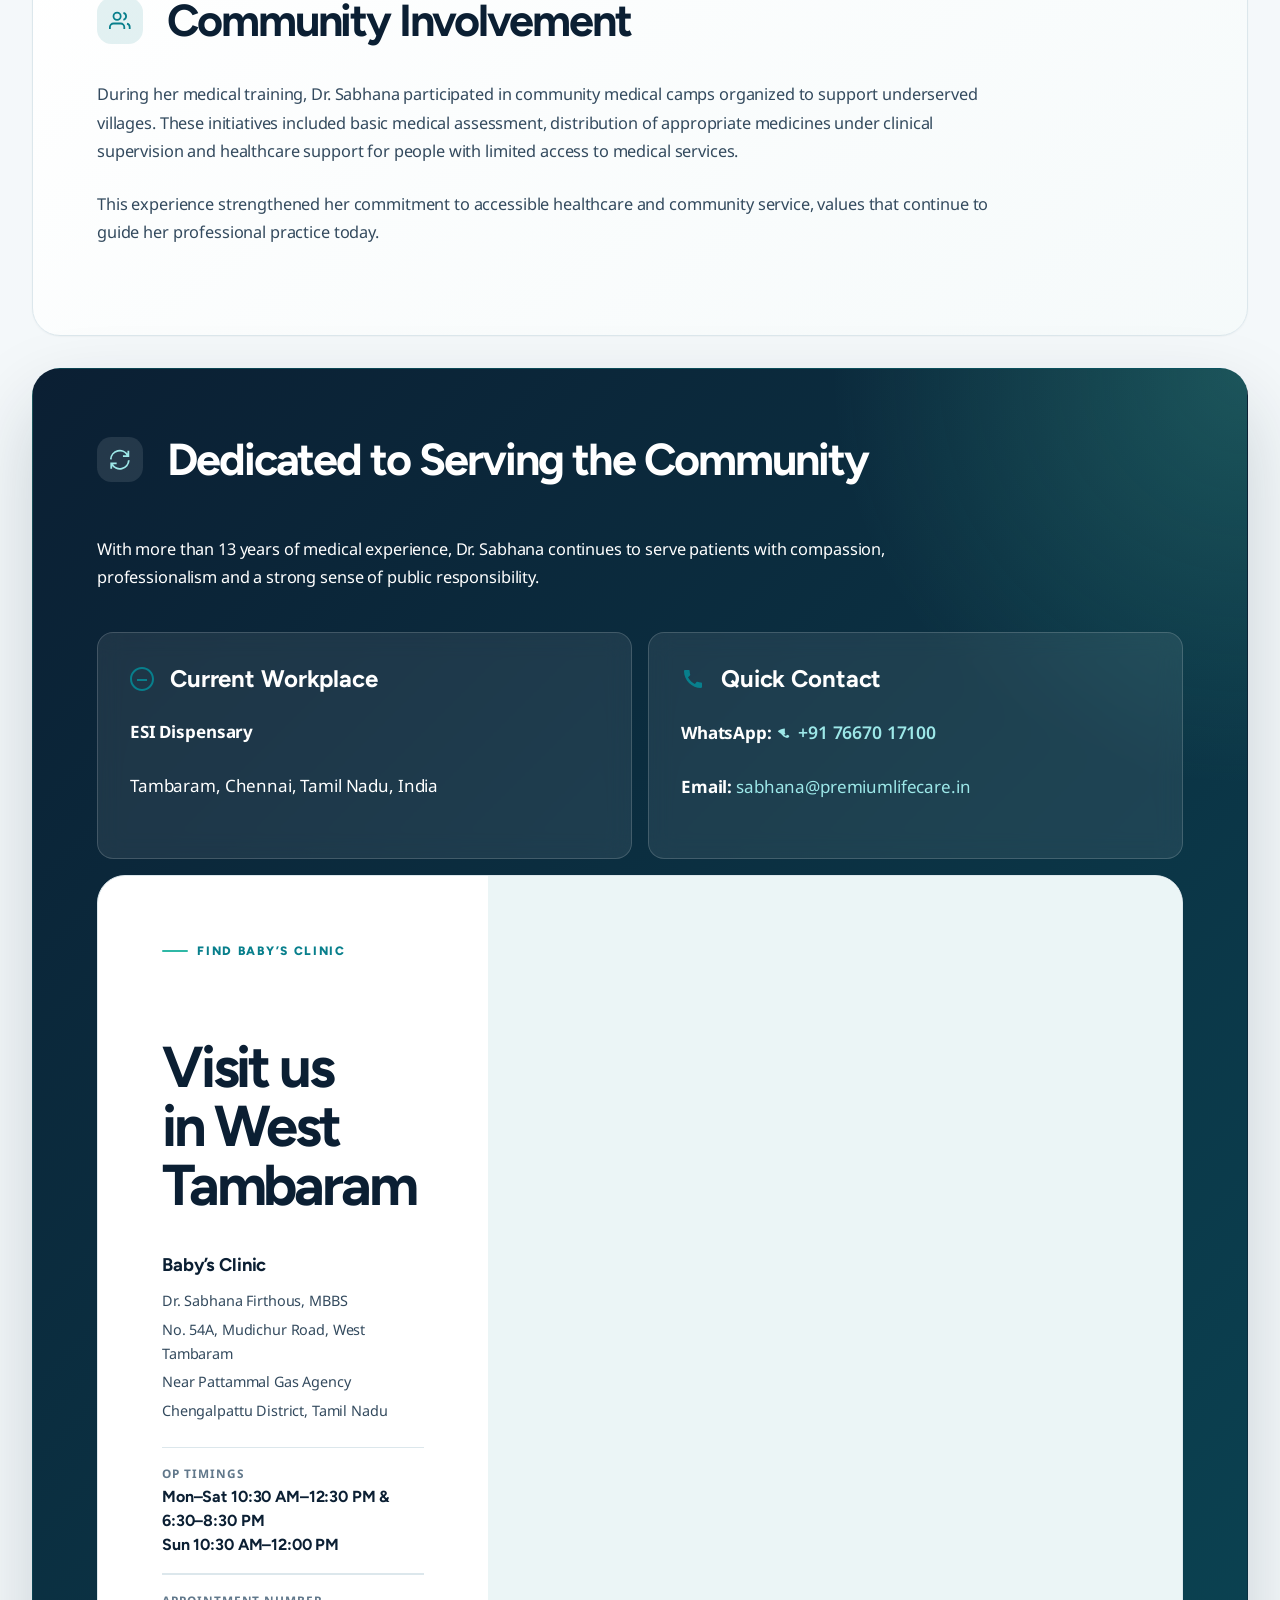
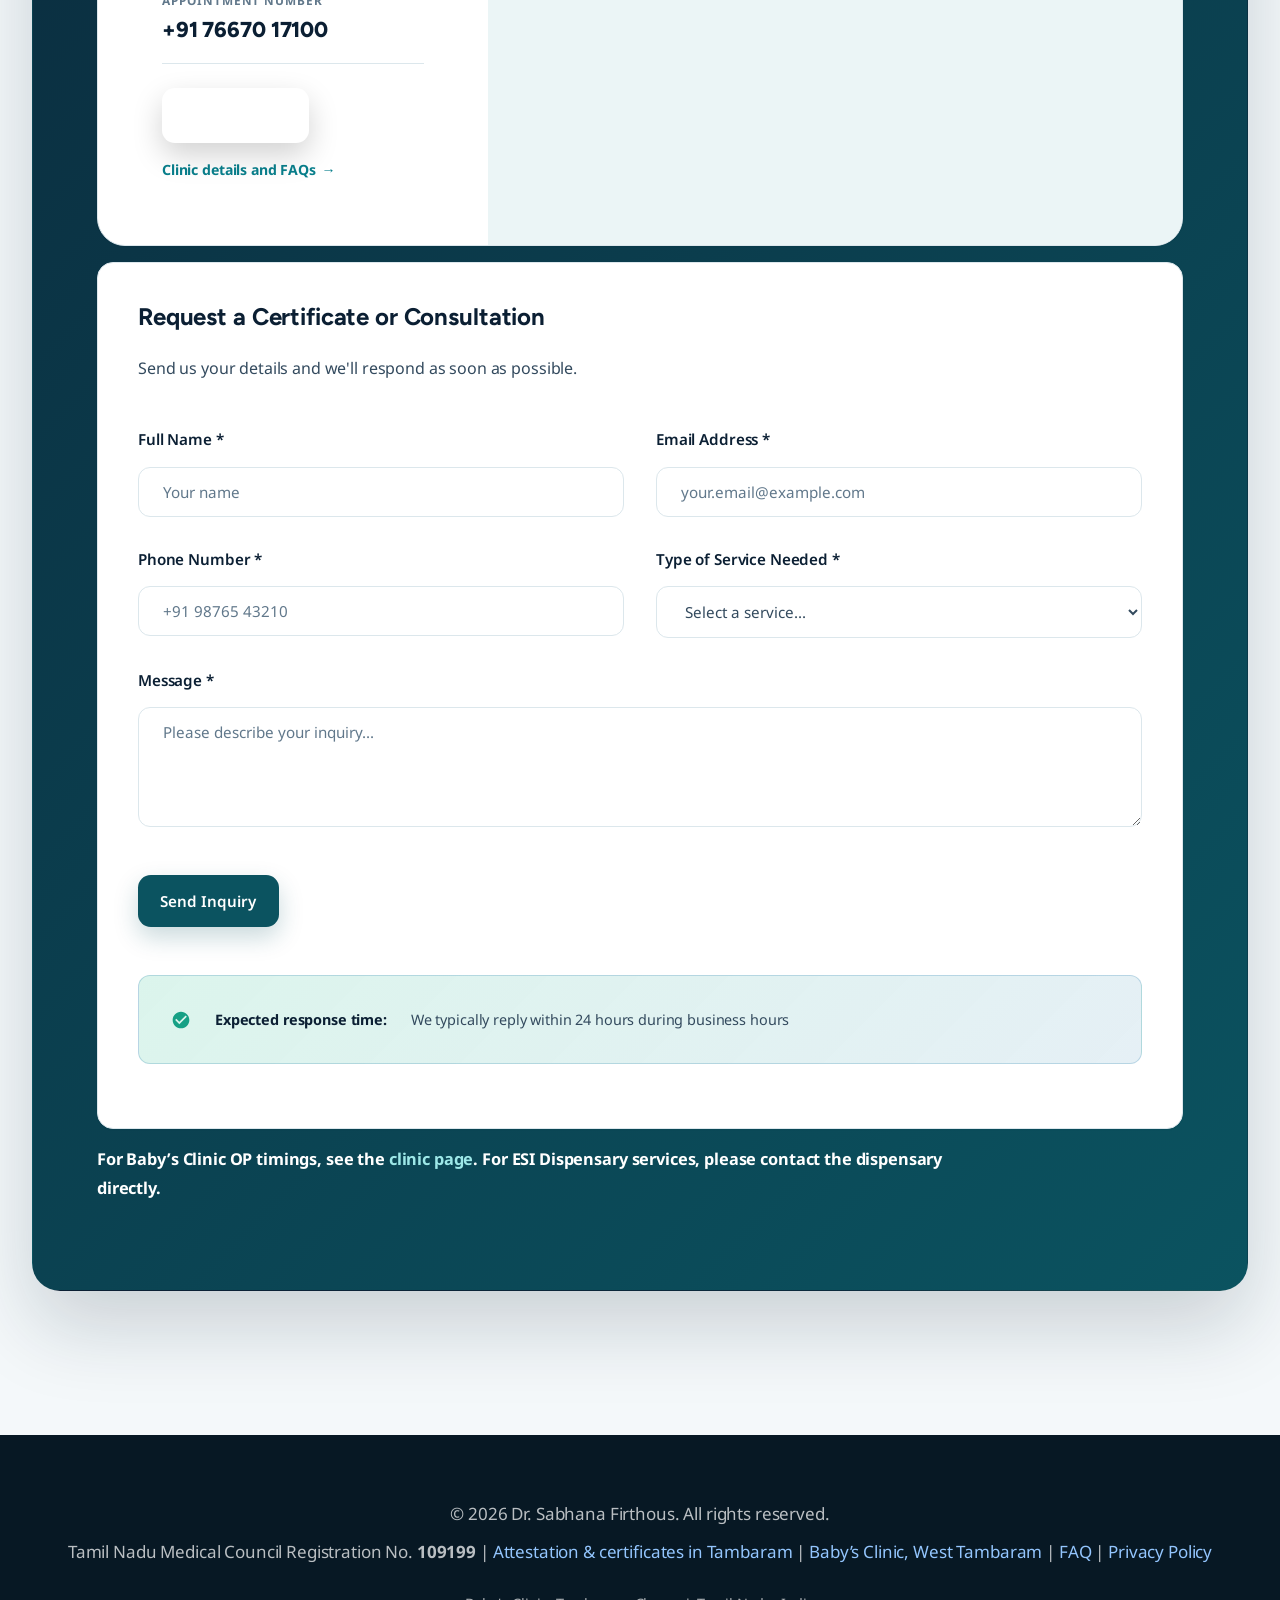
==== commit b8f9c4ca: "Move clinic location into contact section Relocates the Baby’s Clinic location block from the standa" ====
--- a/index.html
+++ b/index.html
@@ -1553,6 +1553,41 @@
                 <p><strong>Email:</strong> <a class="contact-email" href="mailto:sabhana@premiumlifecare.in">sabhana@premiumlifecare.in</a></p>
             </div>
 
+            <div id="location" class="clinic-location-section home-location" role="region" aria-labelledby="location-heading">
+                <div class="clinic-address-card">
+                    <p class="section-eyebrow">Find Baby’s Clinic</p>
+                    <h2 id="location-heading">Visit us in West Tambaram</h2>
+                    <address>
+                        <strong>Baby’s Clinic</strong>
+                        <span>Dr. Sabhana Firthous, MBBS</span>
+                        <span>No. 54A, Mudichur Road, West Tambaram</span>
+                        <span>Near Pattammal Gas Agency</span>
+                        <span>Chengalpattu District, Tamil Nadu</span>
+                    </address>
+                    <div class="clinic-contact-row">
+                        <span>OP timings</span>
+                        <strong class="home-hours">Mon–Sat 10:30 AM–12:30 PM &amp; 6:30–8:30 PM<br>Sun 10:30 AM–12:00 PM</strong>
+                    </div>
+                    <div class="clinic-contact-row">
+                        <span>Appointment number</span>
+                        <a href="tel:+917667017100">+91 76670 17100</a>
+                    </div>
+                    <div class="home-location-actions">
+                        <a class="btn btn-primary" href="https://maps.app.goo.gl/VZd1sVYY6Z9XZGwr8" target="_blank" rel="noopener noreferrer">Get directions</a>
+                        <a class="clinic-map-link" href="clinic.html">Clinic details and FAQs <span aria-hidden="true">→</span></a>
+                    </div>
+                </div>
+                <div class="clinic-map-wrap">
+                    <iframe
+                        title="Map showing Baby’s Clinic on Mudichur Road, West Tambaram"
+                        src="https://www.google.com/maps?q=No.%2054A%2C%20Mudichur%20Road%2C%20Near%20Pattammal%20Gas%20Agency%2C%20West%20Tambaram%2C%20Tamil%20Nadu&amp;output=embed"
+                        loading="lazy"
+                        allowfullscreen
+                        referrerpolicy="no-referrer-when-downgrade">
+                    </iframe>
+                </div>
+            </div>
+
             <div class="contact-form-section">
                 <h3>Request a Certificate or Consultation</h3>
                 <p>Send us your details and we'll respond as soon as possible.</p>
@@ -1598,41 +1633,6 @@
             <p>
                 <strong>For Baby’s Clinic OP timings, see the <a href="clinic.html#timings">clinic page</a>. For ESI Dispensary services, please contact the dispensary directly.</strong>
             </p>
-        </section>
-
-        <section id="location" class="clinic-location-section home-location" aria-labelledby="location-heading">
-            <div class="clinic-address-card">
-                <p class="section-eyebrow">Find Baby’s Clinic</p>
-                <h2 id="location-heading">Visit us in West Tambaram</h2>
-                <address>
-                    <strong>Baby’s Clinic</strong>
-                    <span>Dr. Sabhana Firthous, MBBS</span>
-                    <span>No. 54A, Mudichur Road, West Tambaram</span>
-                    <span>Near Pattammal Gas Agency</span>
-                    <span>Chengalpattu District, Tamil Nadu</span>
-                </address>
-                <div class="clinic-contact-row">
-                    <span>OP timings</span>
-                    <strong class="home-hours">Mon–Sat 10:30 AM–12:30 PM &amp; 6:30–8:30 PM<br>Sun 10:30 AM–12:00 PM</strong>
-                </div>
-                <div class="clinic-contact-row">
-                    <span>Appointment number</span>
-                    <a href="tel:+917667017100">+91 76670 17100</a>
-                </div>
-                <div class="home-location-actions">
-                    <a class="btn btn-primary" href="https://maps.app.goo.gl/VZd1sVYY6Z9XZGwr8" target="_blank" rel="noopener noreferrer">Get directions</a>
-                    <a class="clinic-map-link" href="clinic.html">Clinic details and FAQs <span aria-hidden="true">→</span></a>
-                </div>
-            </div>
-            <div class="clinic-map-wrap">
-                <iframe
-                    title="Map showing Baby’s Clinic on Mudichur Road, West Tambaram"
-                    src="https://www.google.com/maps?q=No.%2054A%2C%20Mudichur%20Road%2C%20Near%20Pattammal%20Gas%20Agency%2C%20West%20Tambaram%2C%20Tamil%20Nadu&amp;output=embed"
-                    loading="lazy"
-                    allowfullscreen
-                    referrerpolicy="no-referrer-when-downgrade">
-                </iframe>
-            </div>
         </section>
 
     </main>
--- a/styles/styles.css
+++ b/styles/styles.css
@@ -4083,6 +4083,30 @@
             }
         }
 
+        /* Location map inside the contact section */
+        .contact-section .home-location {
+            grid-column: 1 / -1;
+            margin: 0;
+            color: var(--color-text-body);
+        }
+
+        .contact-section .home-location a:not(.btn) {
+            color: var(--color-accent);
+        }
+
+        .contact-section .home-location .clinic-contact-row a {
+            color: var(--color-heading);
+        }
+
+        .contact-section .home-location .btn {
+            color: #fff;
+        }
+
+        .contact-section .home-location h2,
+        .contact-section .home-location strong {
+            color: var(--color-heading);
+        }
+
         /* Print */
         @media print {
             header, footer, .cta-buttons {
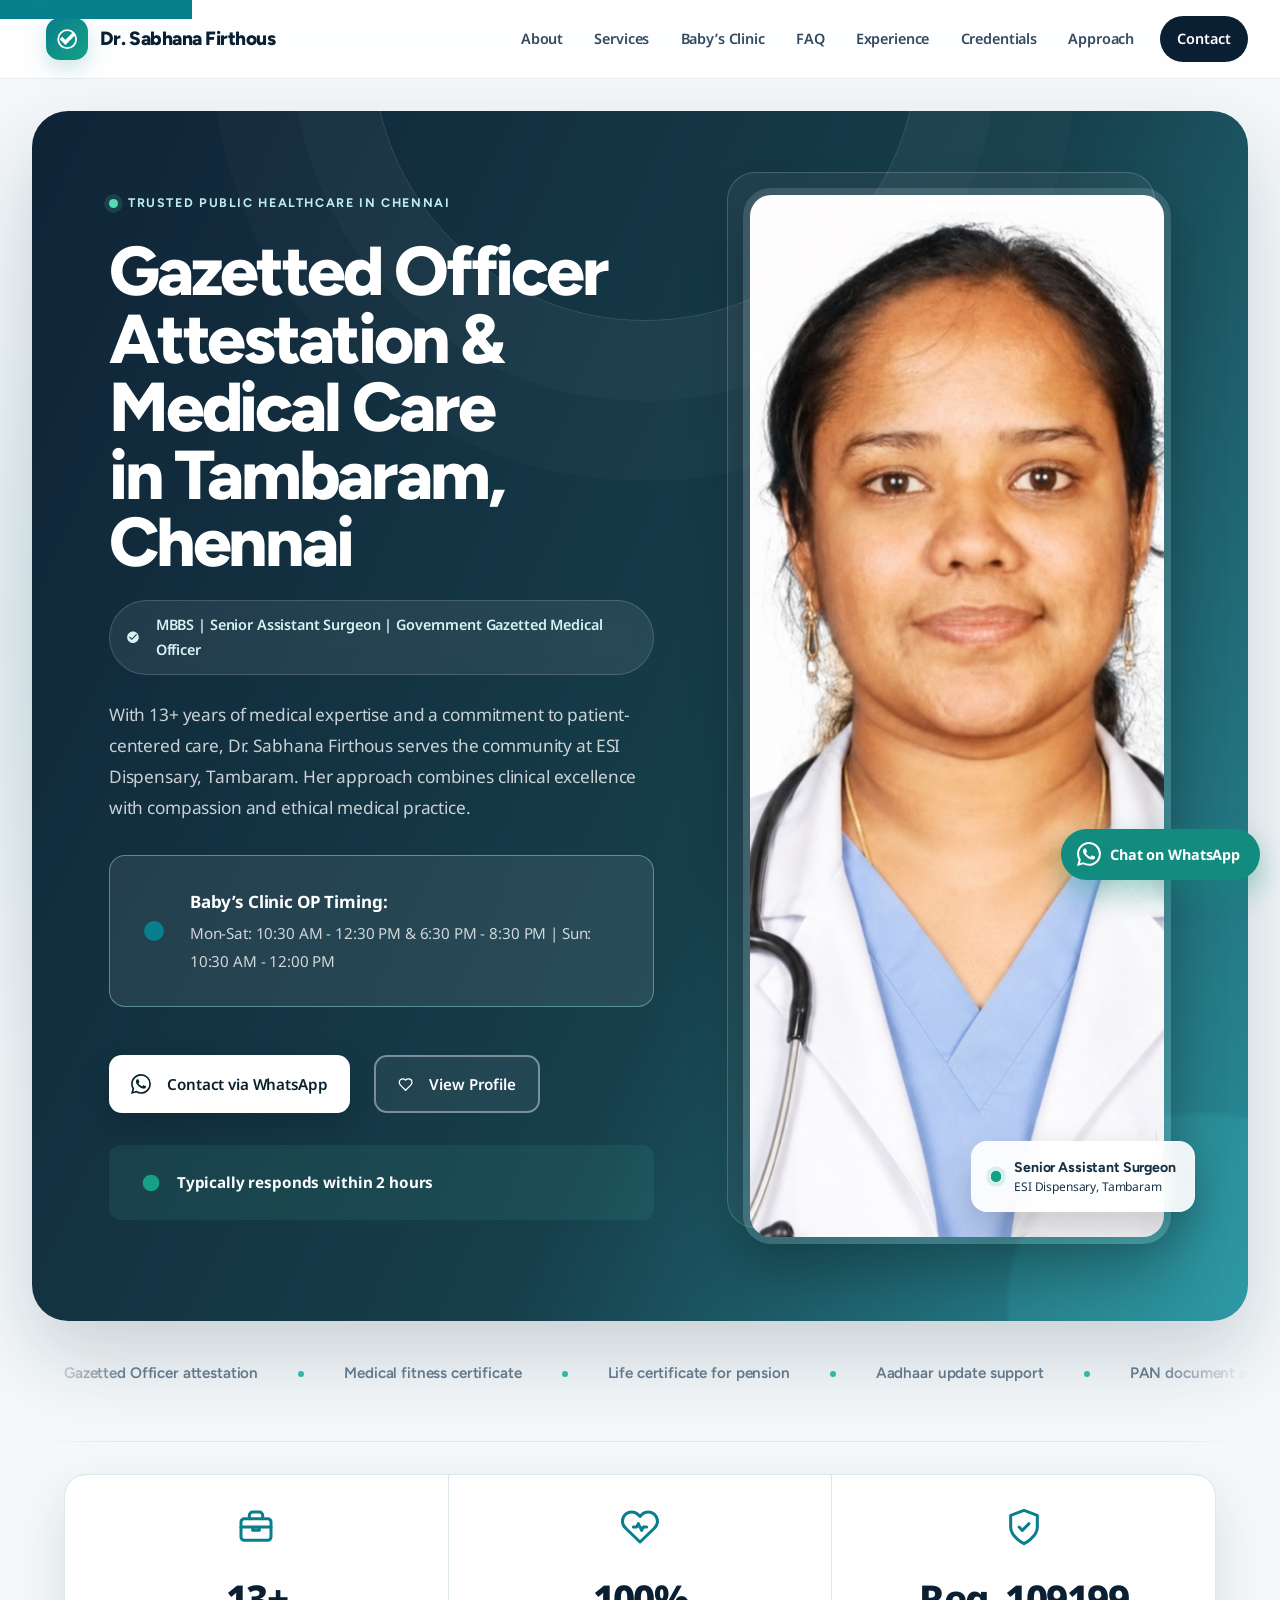
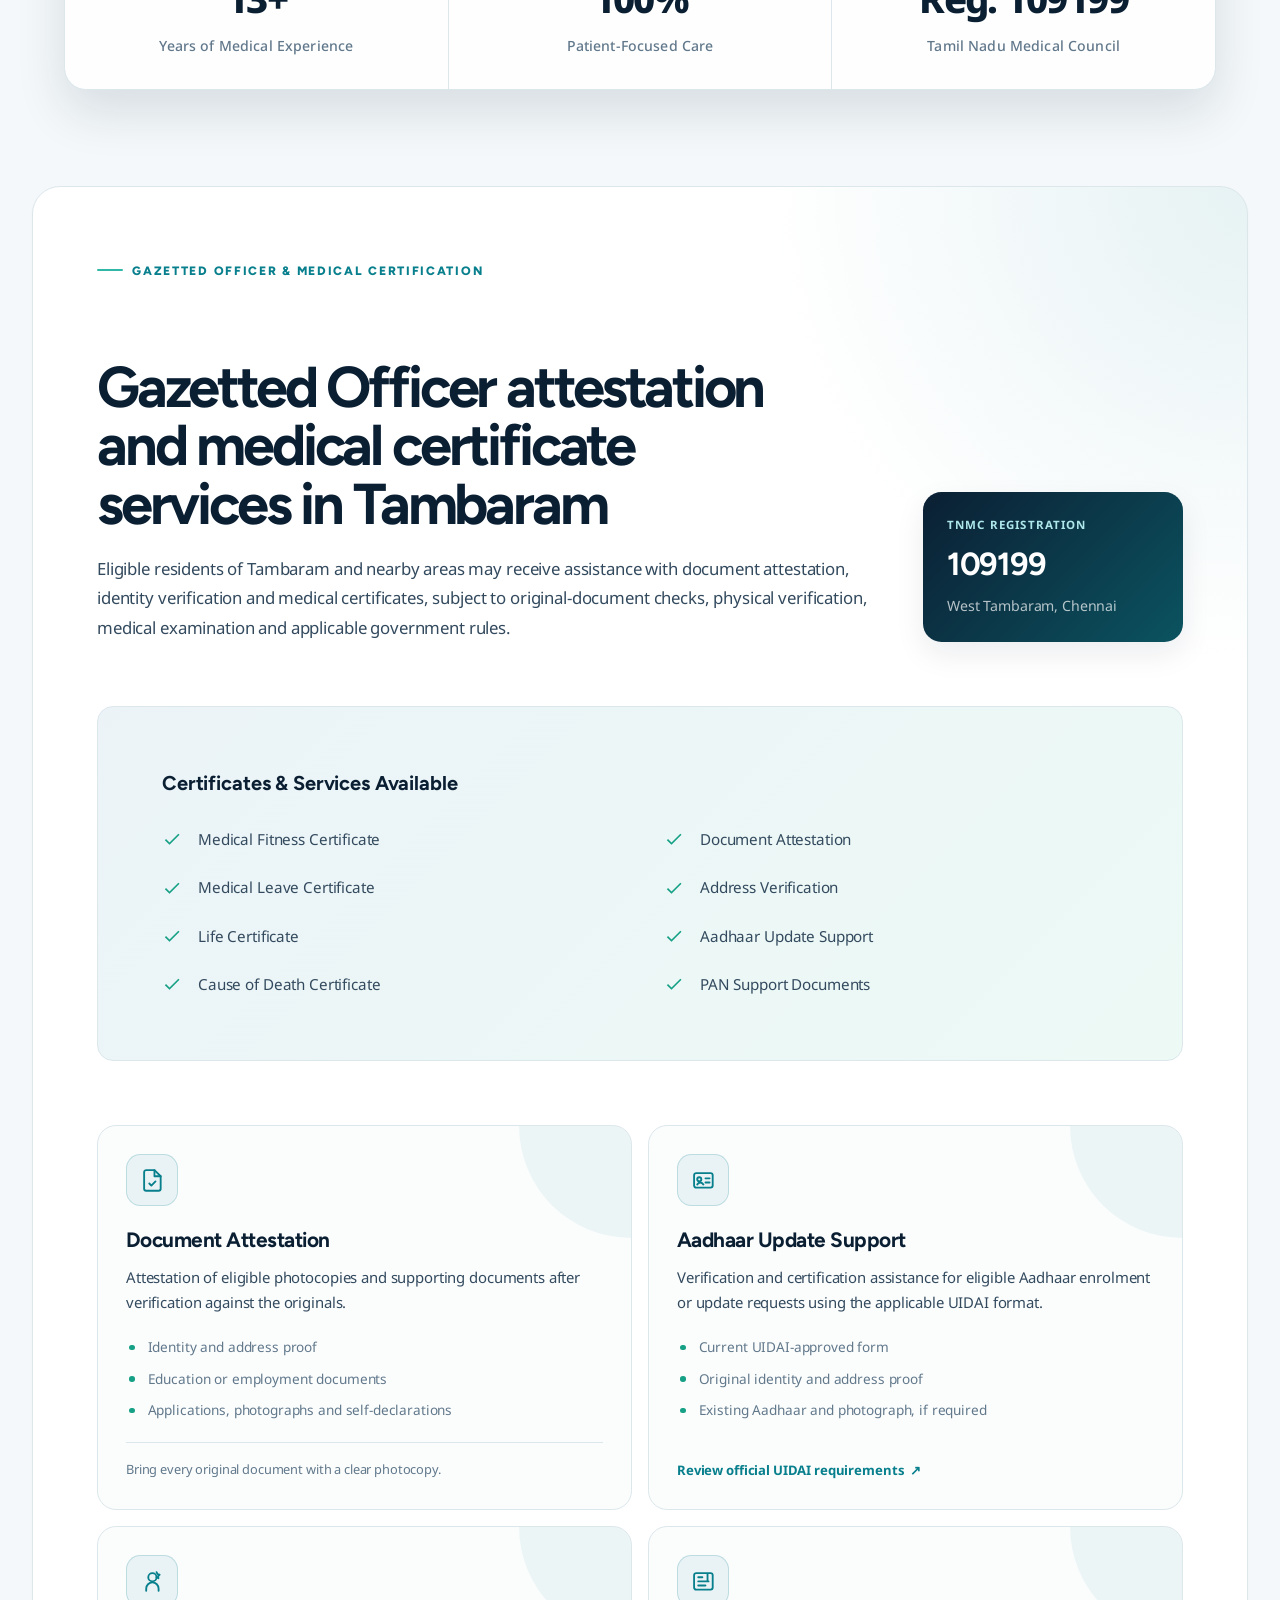
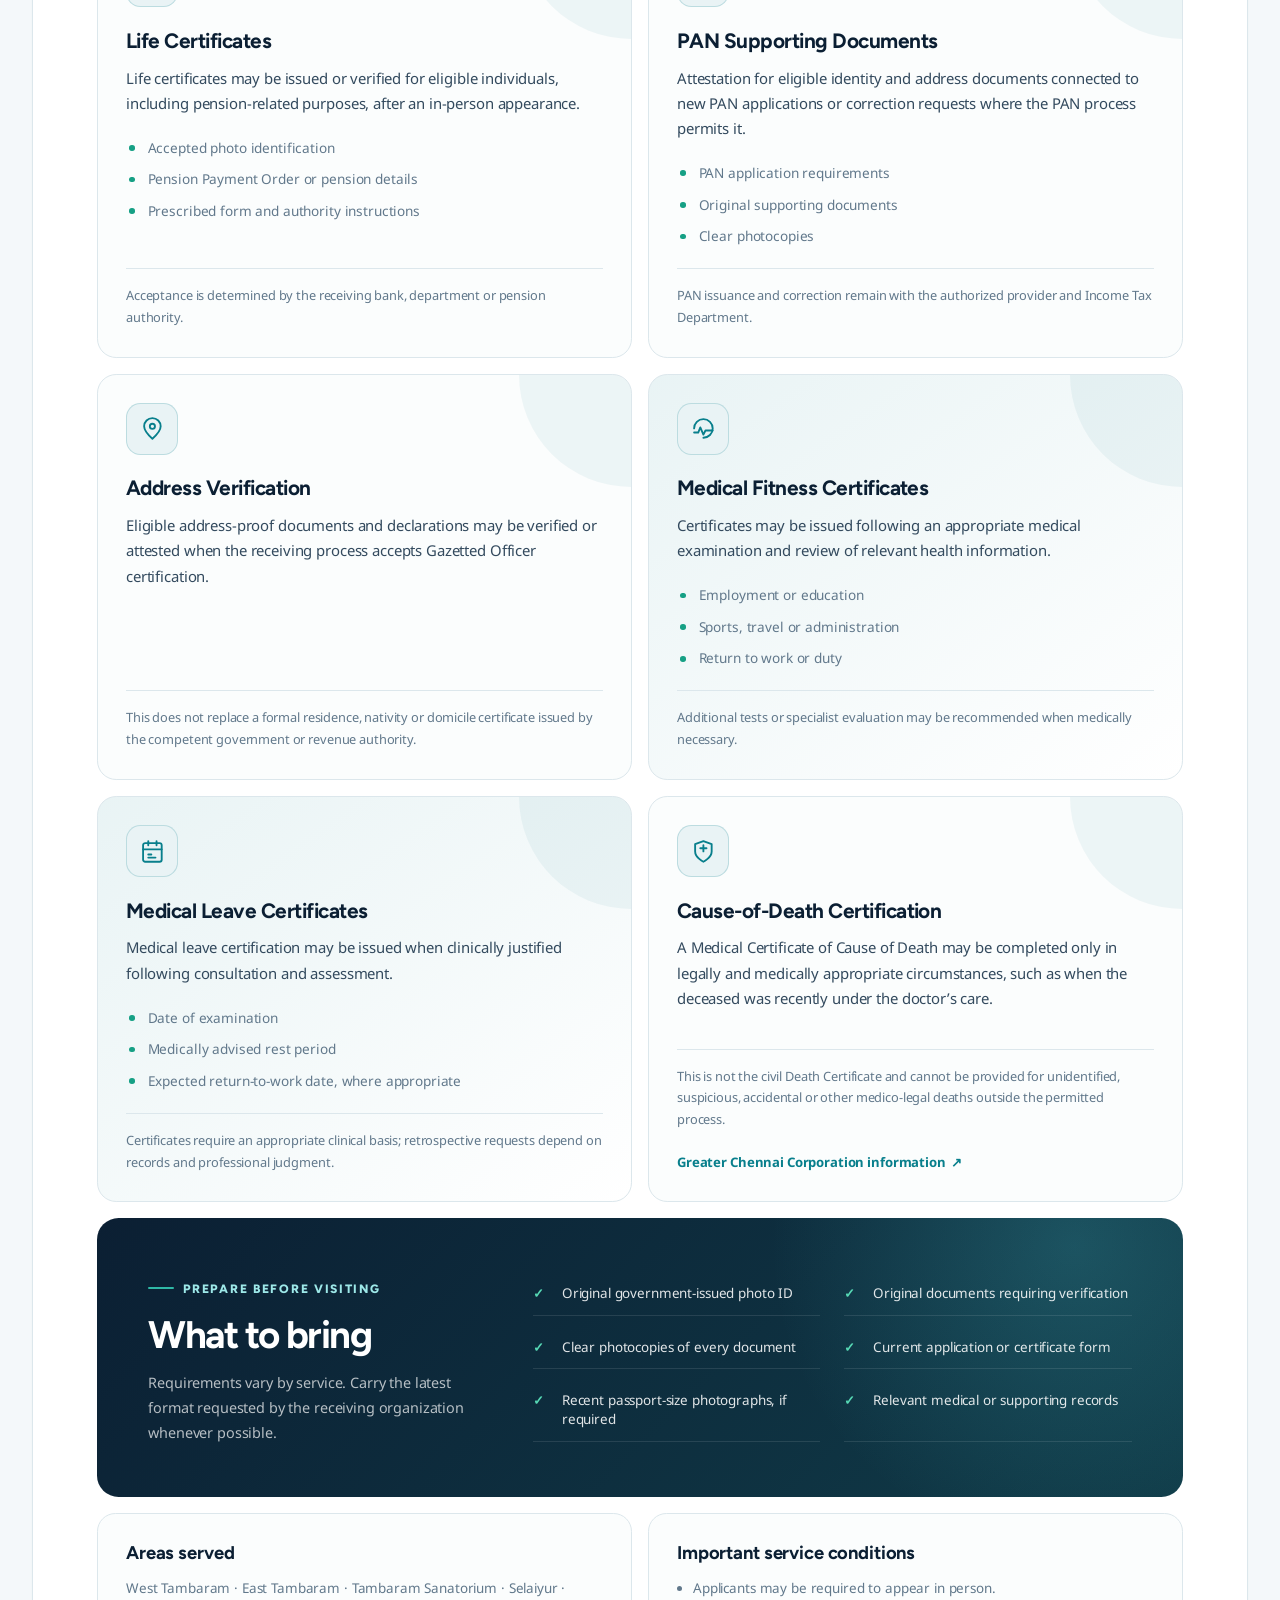
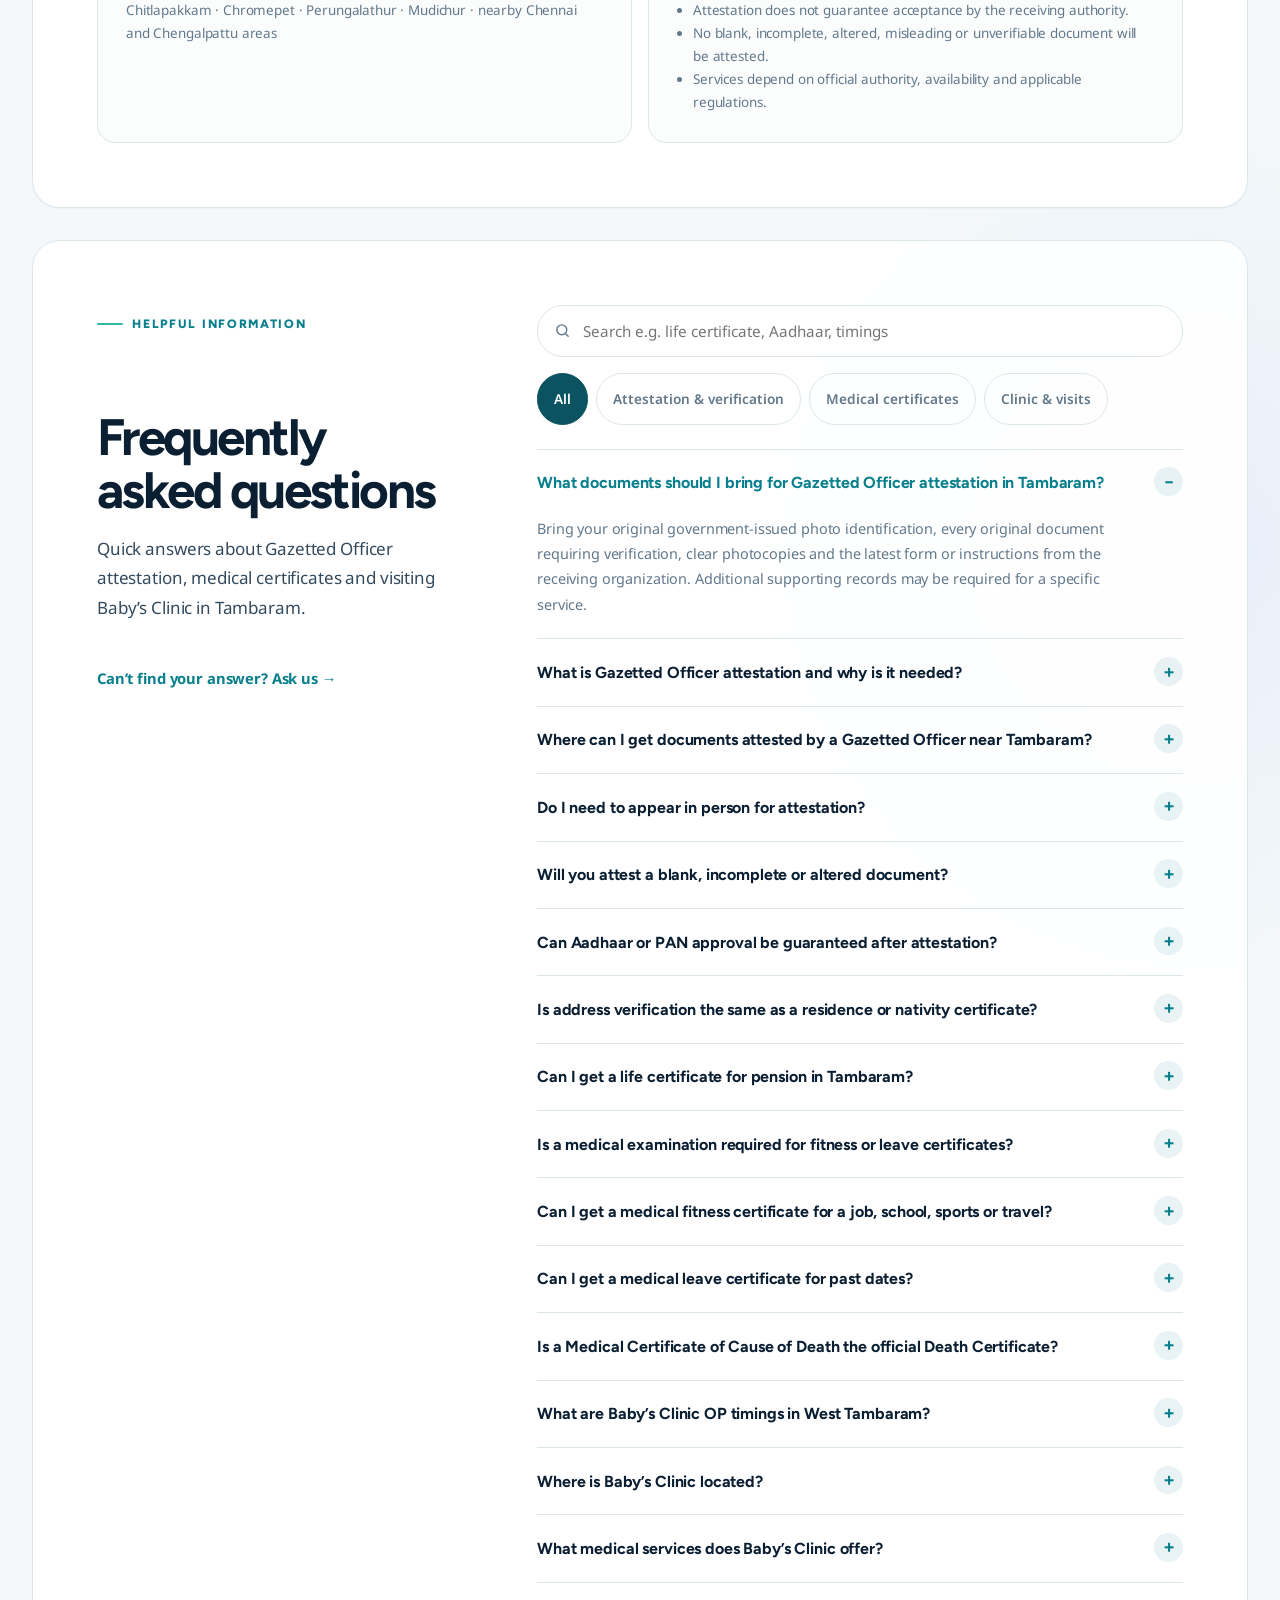
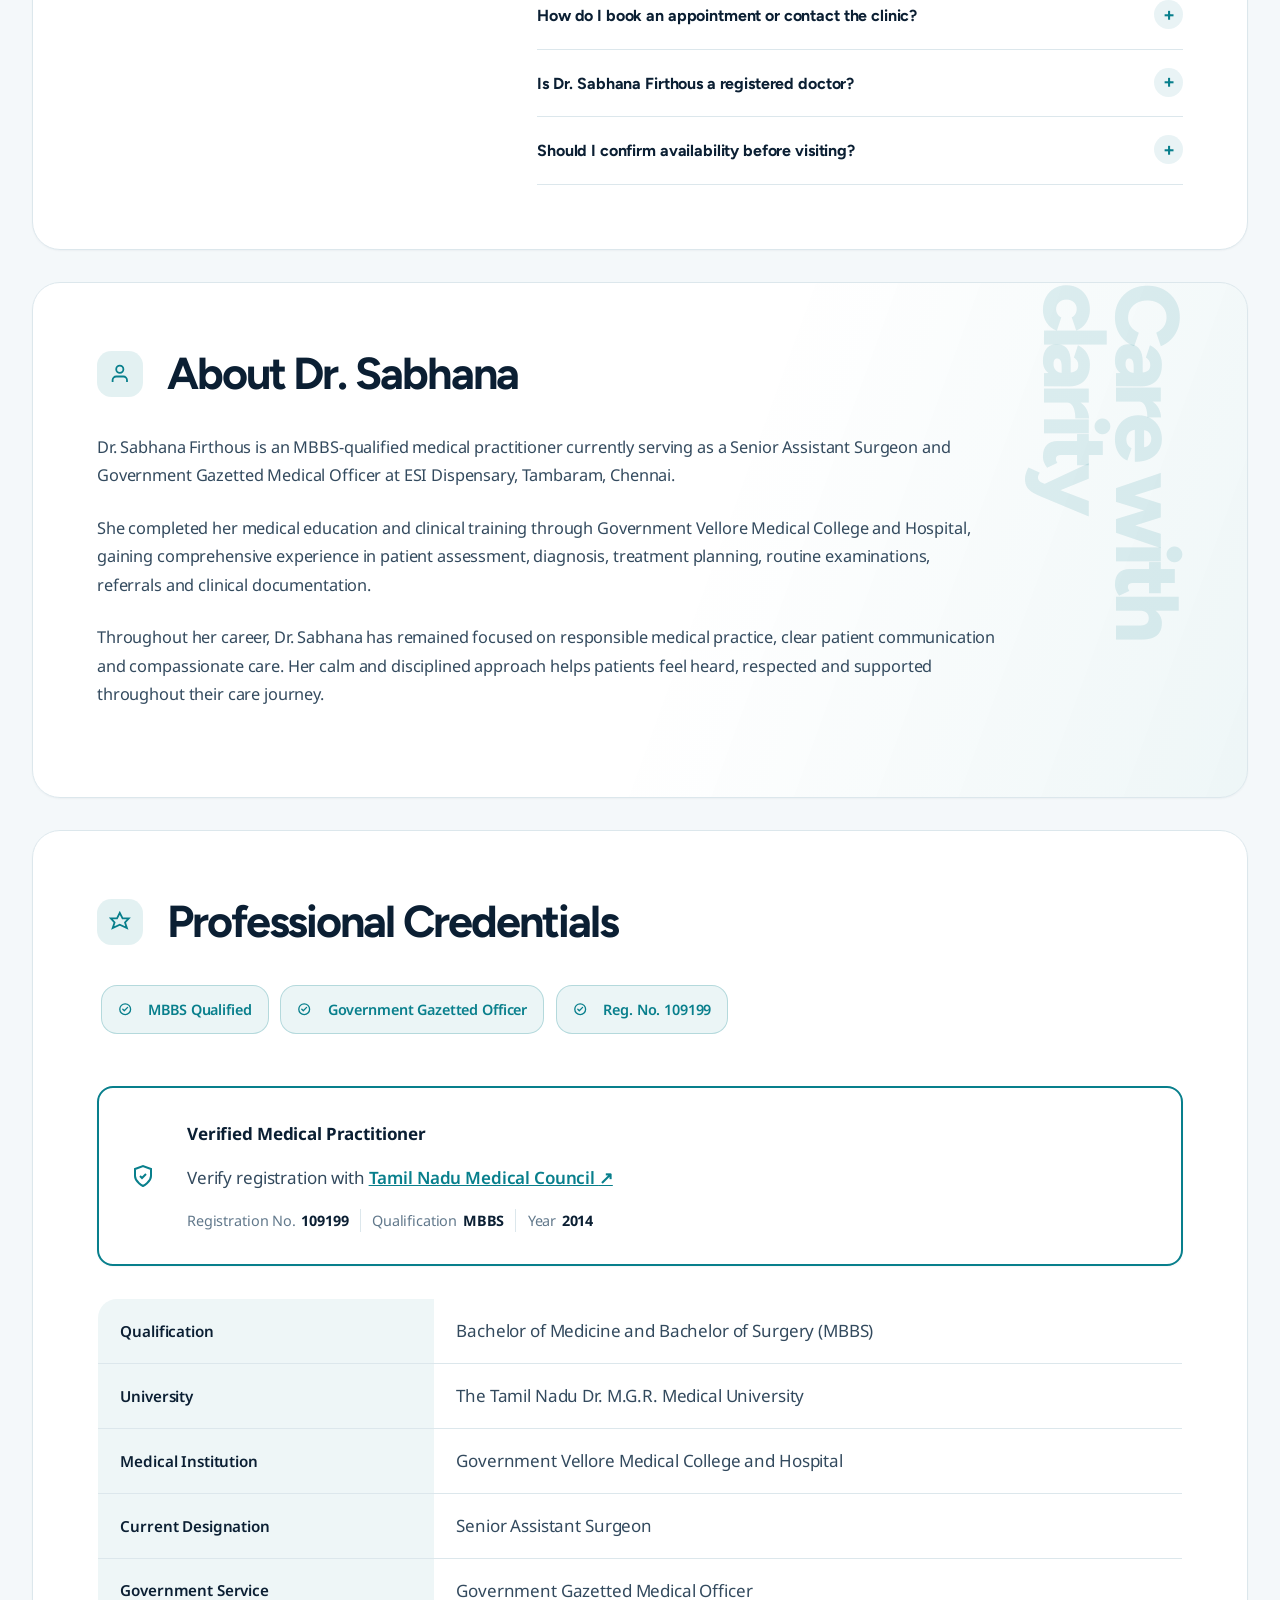
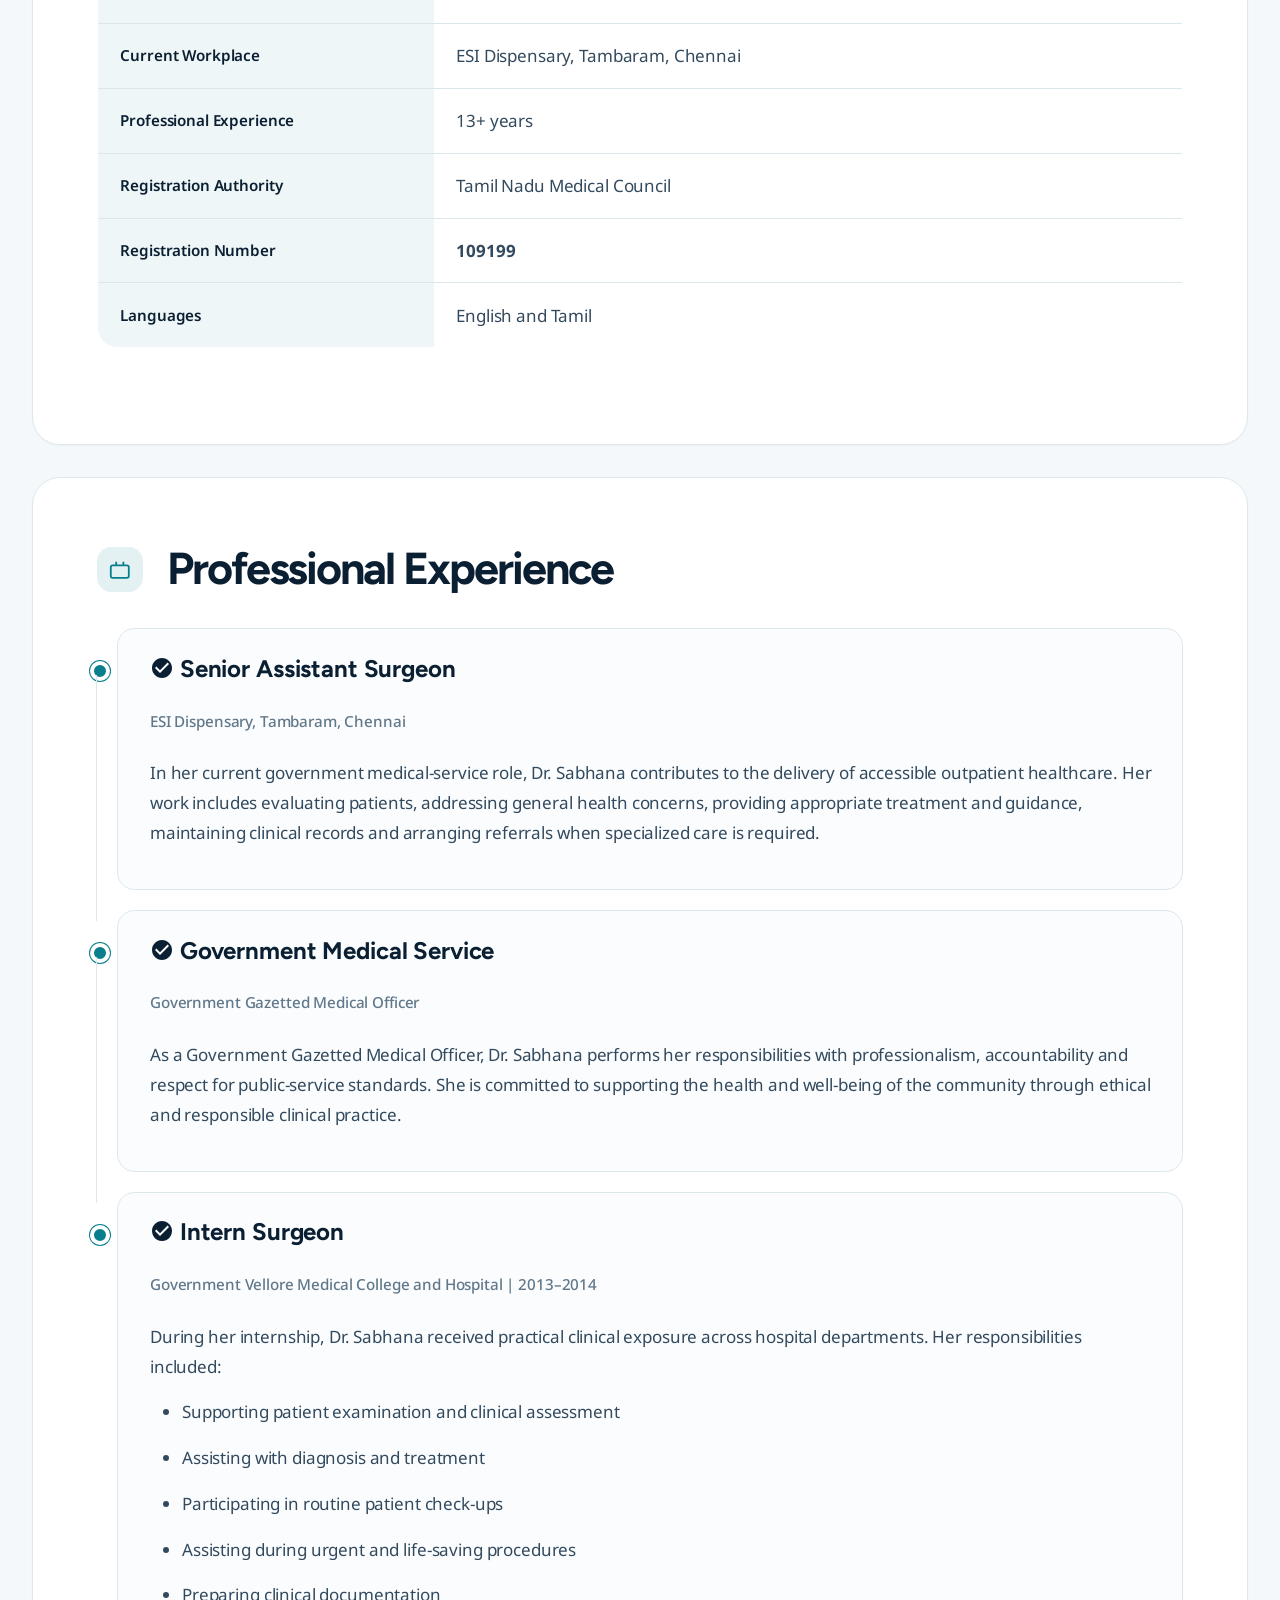
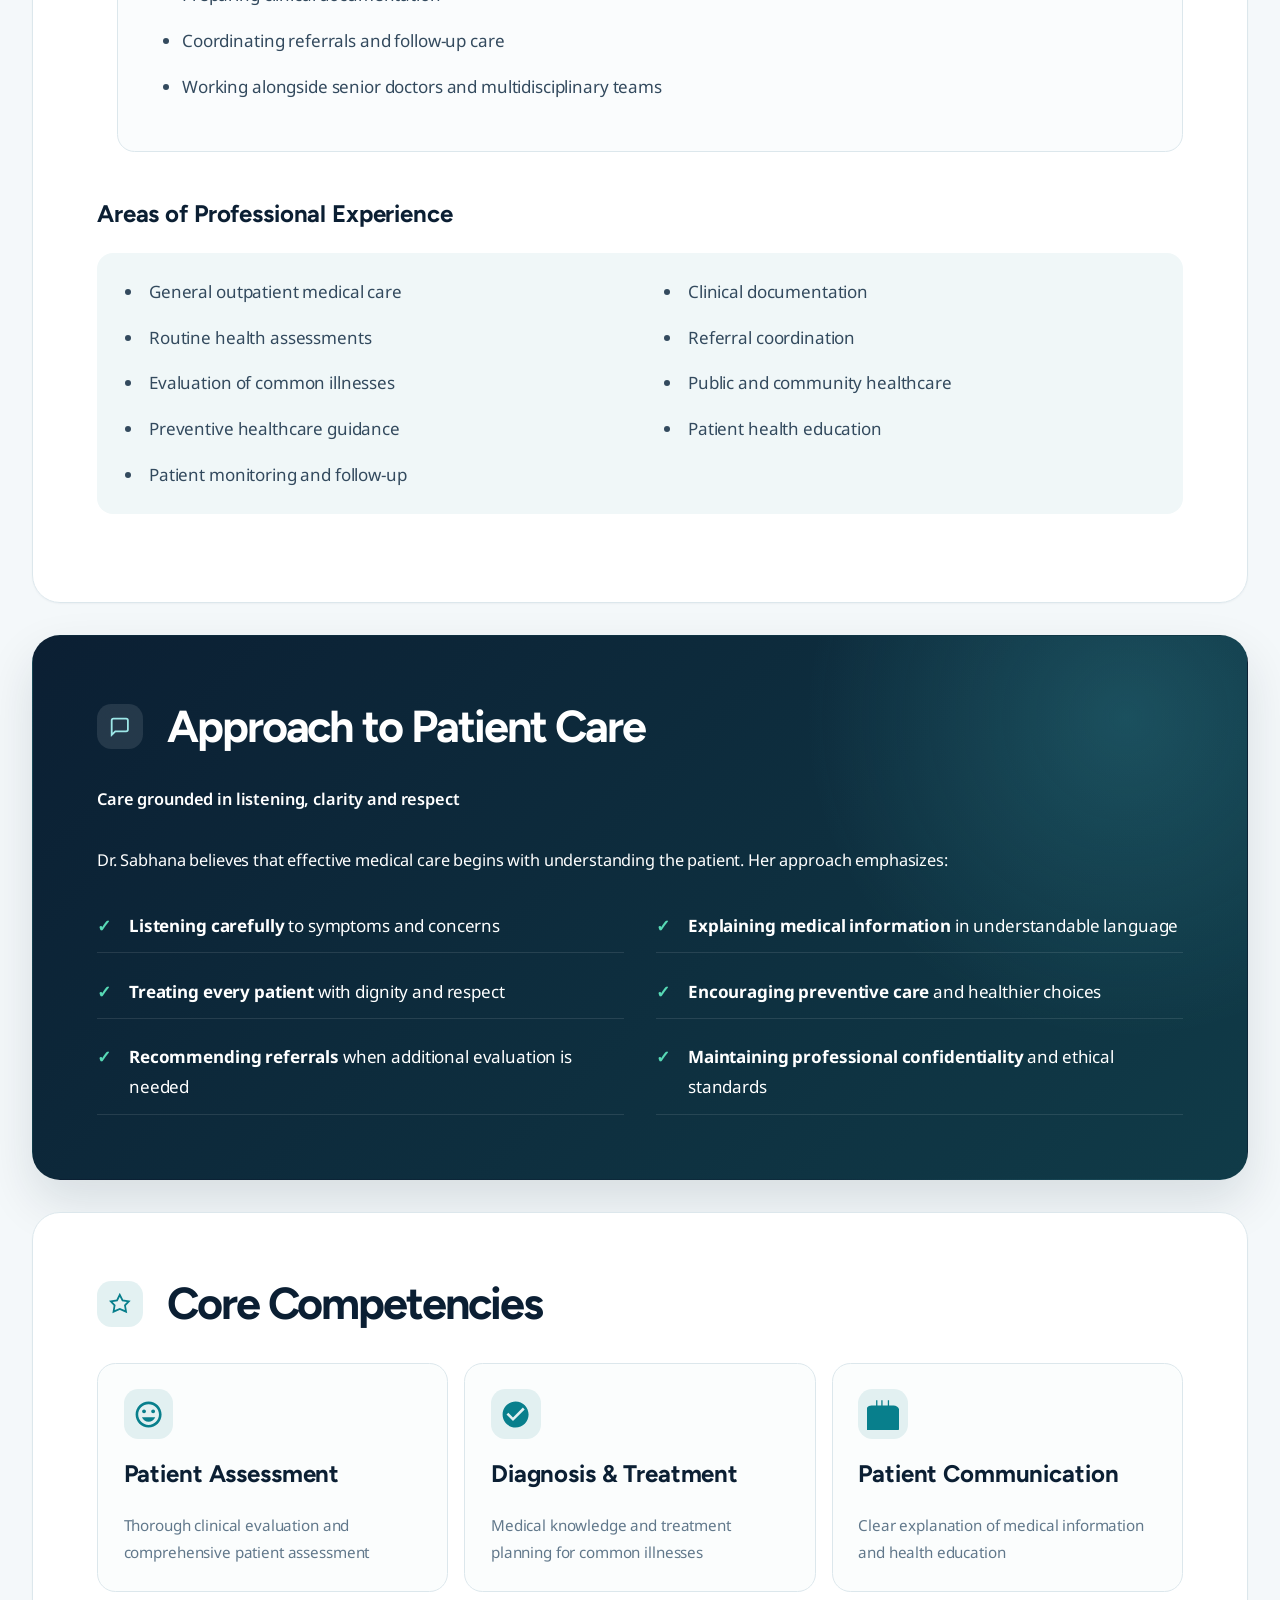
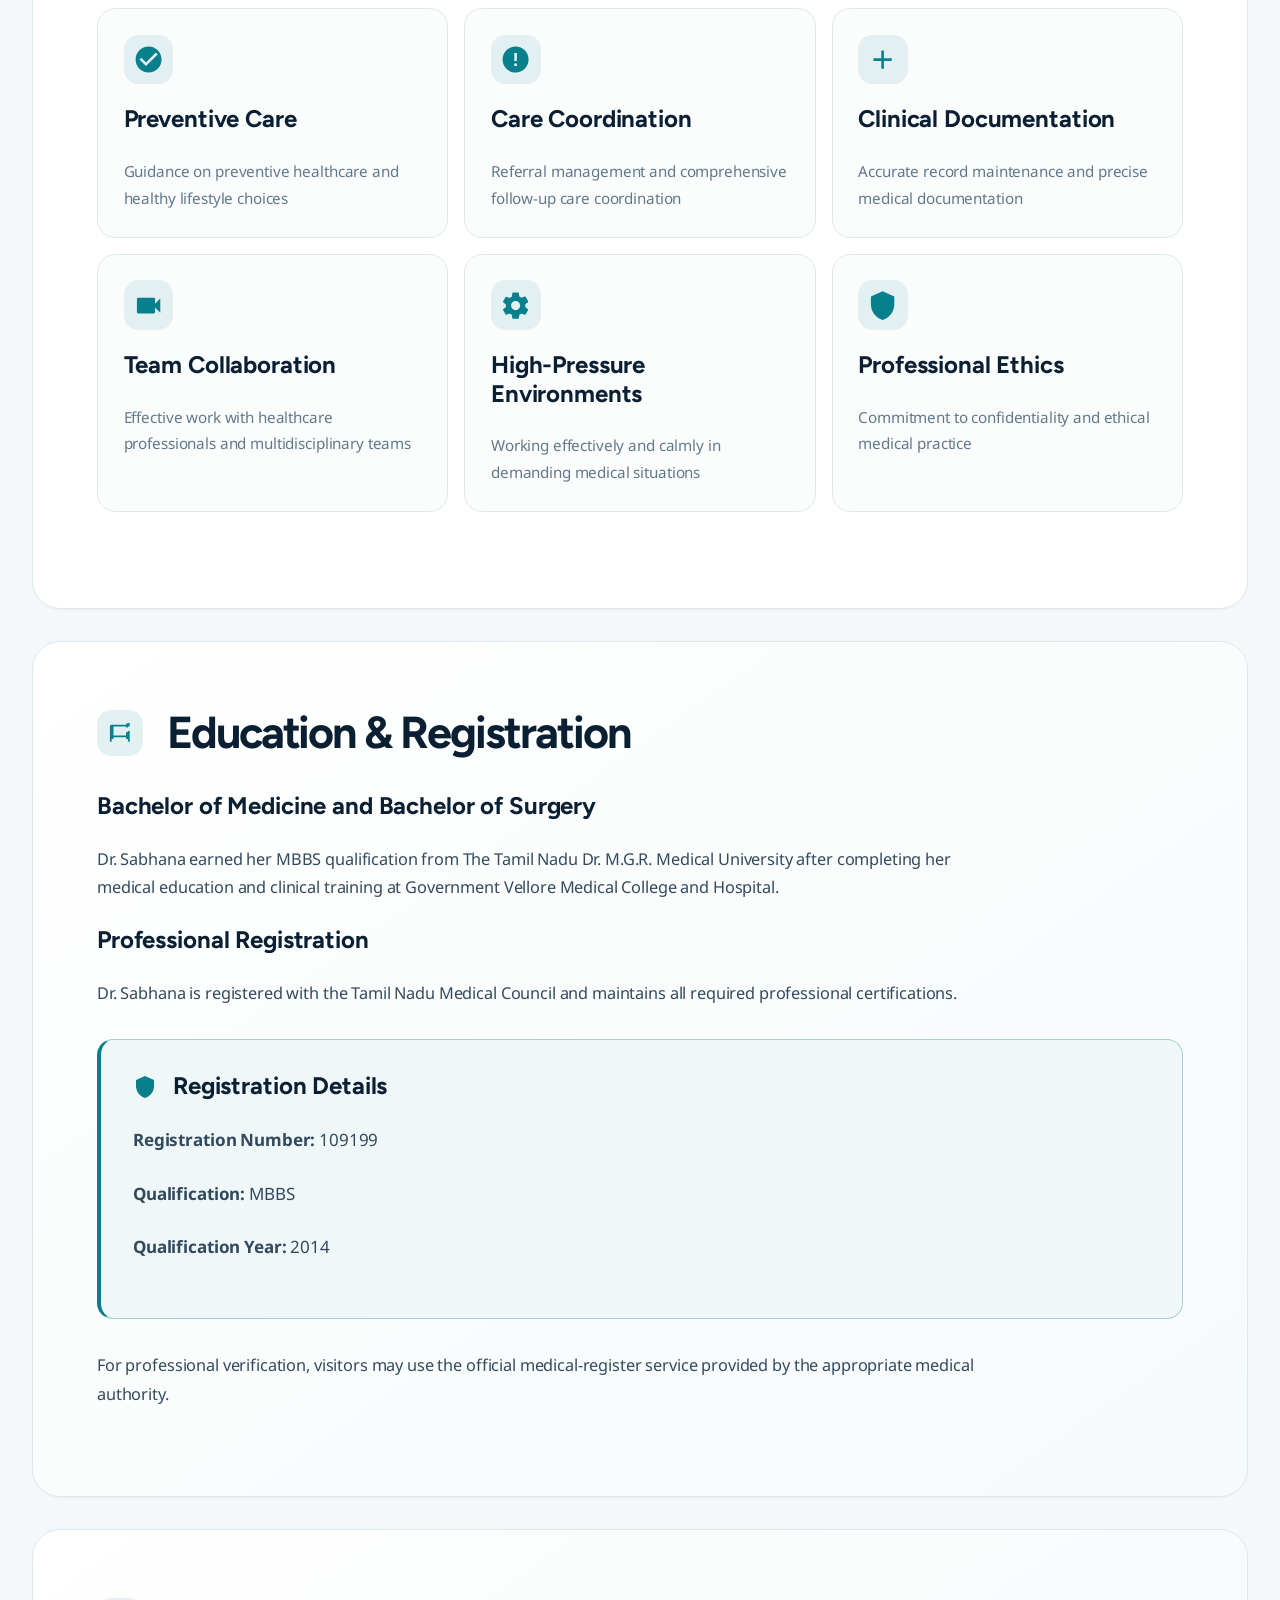
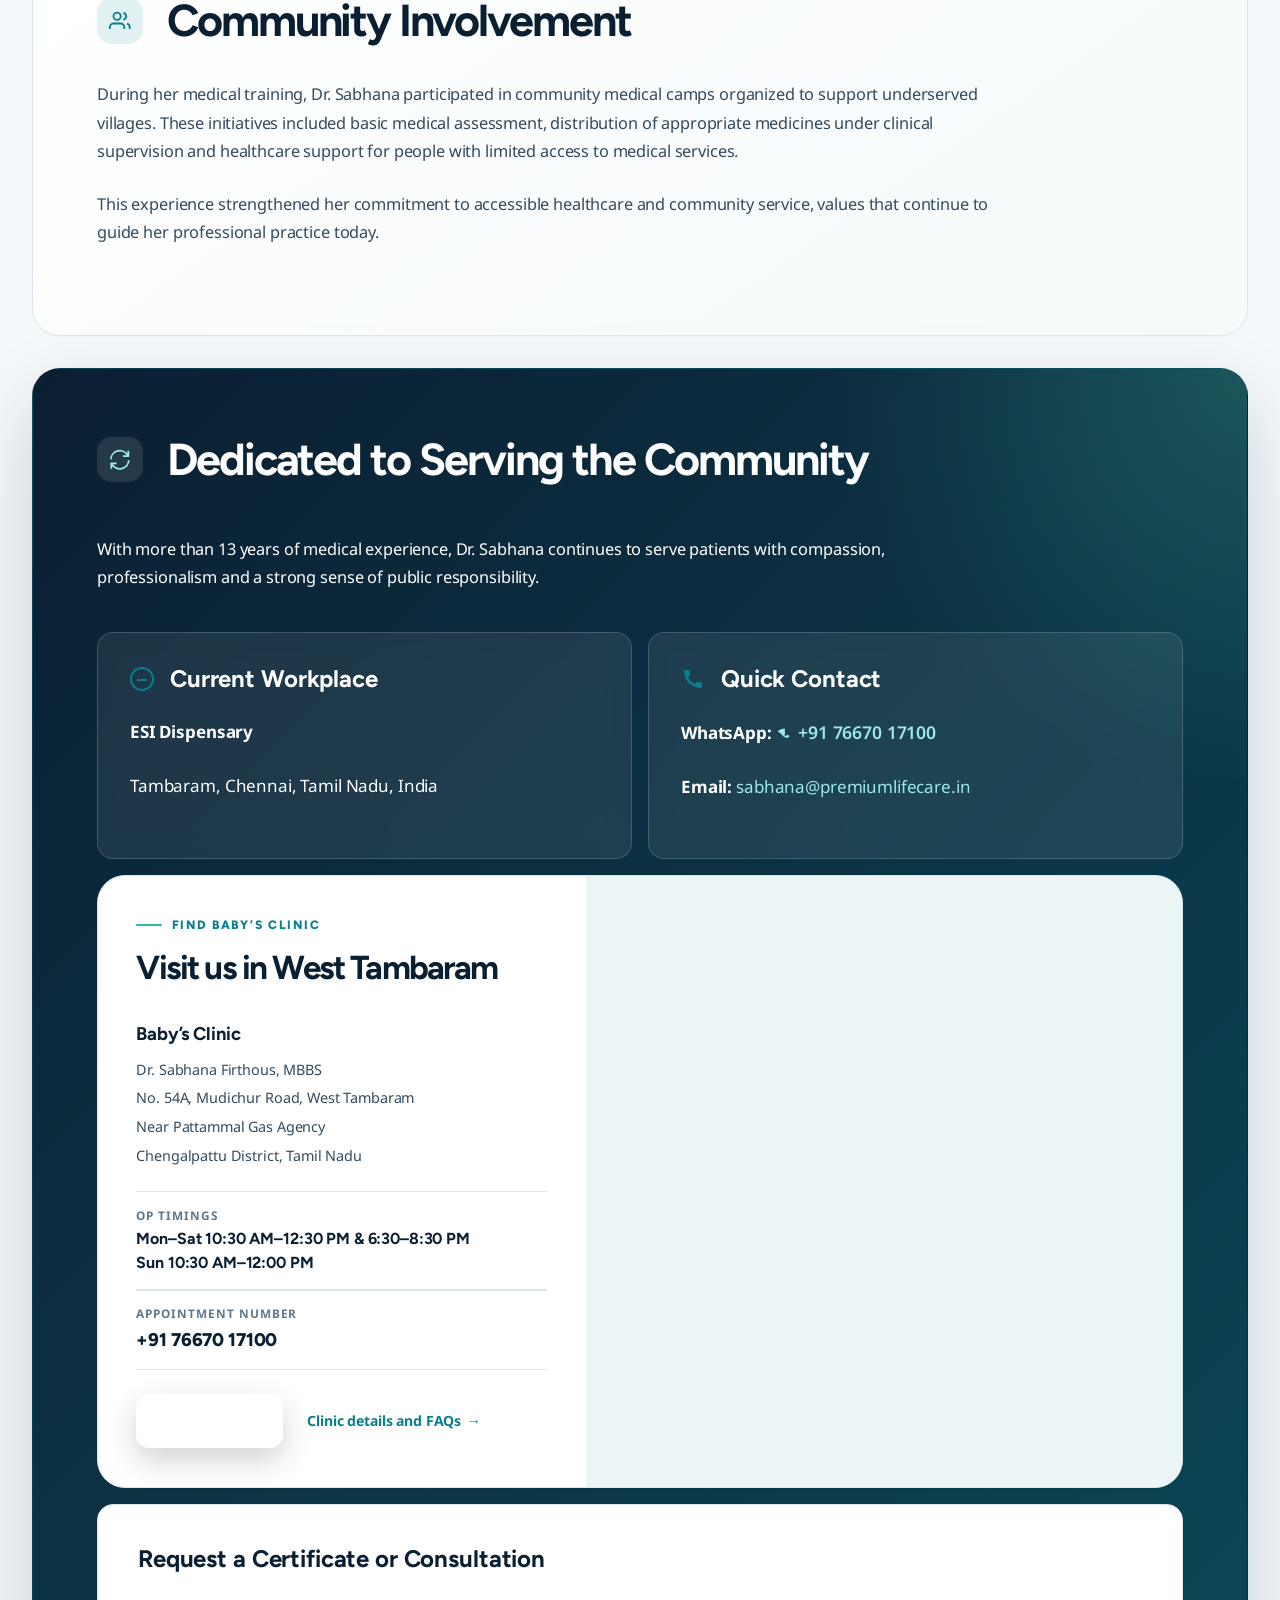
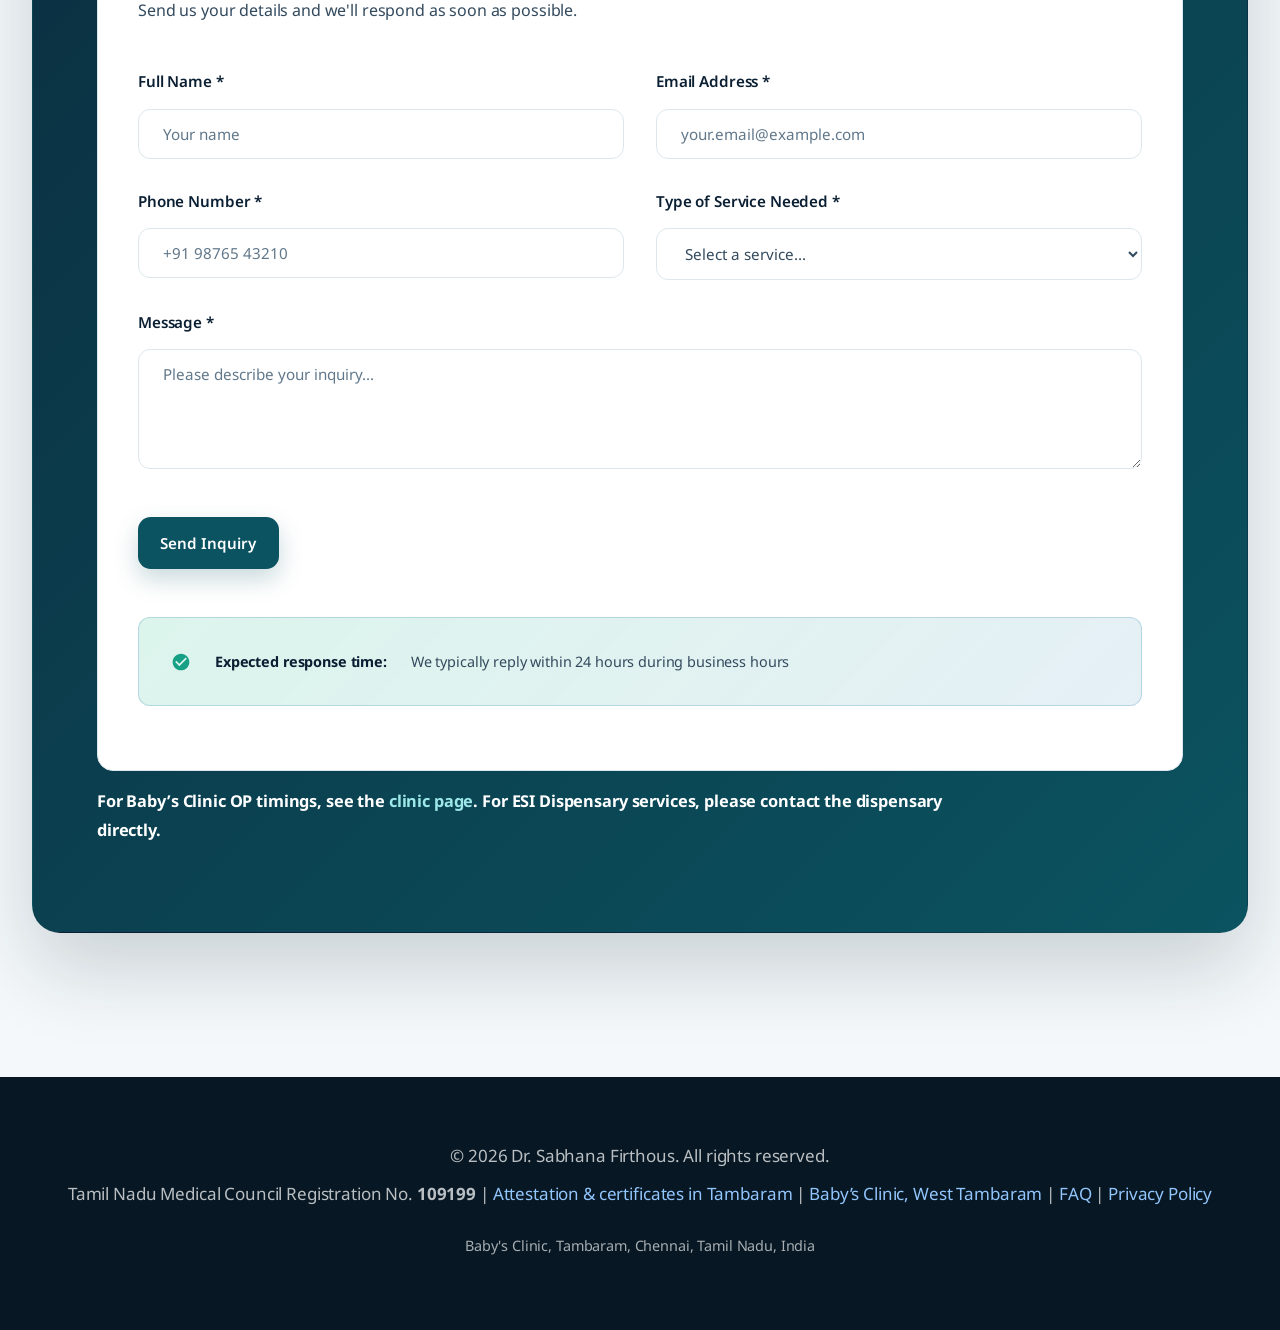
==== commit 9e685c7d: "Bump asset versions for contact updates Refresh the cache-busting query strings for shared CSS and J" ====
--- a/index.html
+++ b/index.html
@@ -38,7 +38,7 @@
     <link rel="preconnect" href="https://fonts.googleapis.com">
     <link rel="preconnect" href="https://fonts.gstatic.com" crossorigin>
     <link href="https://fonts.googleapis.com/css2?family=Figtree:wght@300;400;500;600;700;800&amp;family=Noto+Sans:wght@300;400;500;600;700&amp;display=swap" rel="stylesheet">
-    <link rel="stylesheet" href="styles/styles.css?v=20261011-contact-1">
+    <link rel="stylesheet" href="styles/styles.css?v=20261013-contact-2">
 
     <script type="application/ld+json">
     {
@@ -1654,7 +1654,7 @@
         <svg width="24" height="24" viewBox="0 0 16 16" fill="currentColor" aria-hidden="true" focusable="false"><path d="M13.601 2.326A7.854 7.854 0 0 0 7.994 0C3.627 0 .068 3.558.064 7.926c0 1.399.366 2.76 1.057 3.965L0 16l4.204-1.102a7.933 7.933 0 0 0 3.79.965h.004c4.368 0 7.926-3.558 7.93-7.93a7.898 7.898 0 0 0-2.327-5.607zm-5.607 12.19h-.003a6.585 6.585 0 0 1-3.355-.92l-.24-.143-2.494.654.666-2.433-.156-.251a6.56 6.56 0 0 1-1.007-3.505c0-3.626 2.957-6.584 6.591-6.584a6.56 6.56 0 0 1 4.66 1.931 6.557 6.557 0 0 1 1.928 4.66c-.004 3.639-2.961 6.592-6.592 6.592zm3.615-4.934c-.197-.099-1.17-.578-1.353-.646-.182-.065-.315-.099-.445.099-.133.197-.513.646-.627.775-.114.133-.232.148-.43.05-.197-.1-.836-.308-1.592-.985-.59-.525-.985-1.175-1.103-1.372-.114-.198-.011-.304.088-.403.087-.088.197-.232.296-.346.1-.114.133-.198.198-.33.065-.134.034-.248-.015-.347-.05-.099-.445-1.076-.612-1.47-.16-.389-.323-.335-.445-.34-.114-.007-.247-.007-.38-.007a.729.729 0 0 0-.529.247c-.182.198-.691.677-.691 1.654 0 .977.71 1.916.81 2.049.098.133 1.394 2.132 3.383 2.992.47.205.84.326 1.129.418.475.152.904.129 1.246.08.38-.058 1.171-.48 1.338-.943.164-.464.164-.86.114-.943-.049-.084-.182-.133-.38-.232z"/></svg>
         <span>Chat on WhatsApp</span>
     </a>
-    <script src="scripts/main.js" defer></script>
-    <script src="scripts/nav.js?v=20261010-mobile-1" defer></script>
+    <script src="scripts/main.js?v=20261013-contact-2" defer></script>
+    <script src="scripts/nav.js?v=20261013-contact-2" defer></script>
 </body>
 </html>
--- a/styles/styles.css
+++ b/styles/styles.css
@@ -4107,6 +4107,45 @@
             color: var(--color-heading);
         }
 
+        .contact-section .home-location {
+            grid-template-columns: minmax(280px, 0.9fr) minmax(0, 1.1fr);
+            align-items: stretch;
+            min-height: 0;
+        }
+
+        .contact-section .home-location .clinic-address-card {
+            padding: clamp(1.5rem, 3vw, 2.5rem);
+            gap: 0;
+        }
+
+        .contact-section .home-location .clinic-address-card h2 {
+            margin: 0 0 1rem;
+            font-size: clamp(1.6rem, 2.6vw, 2.1rem);
+            line-height: 1.15;
+        }
+
+        .contact-section .home-location .clinic-contact-row {
+            padding: 0.85rem 0;
+        }
+
+        .contact-section .home-location .clinic-contact-row a {
+            font-size: 1.15rem;
+        }
+
+        .contact-section .home-location .clinic-map-wrap {
+            min-height: 420px;
+        }
+
+        @media (max-width: 900px) {
+            .contact-section .home-location {
+                grid-template-columns: 1fr;
+            }
+
+            .contact-section .home-location .clinic-map-wrap {
+                min-height: 320px;
+            }
+        }
+
         /* Print */
         @media print {
             header, footer, .cta-buttons {
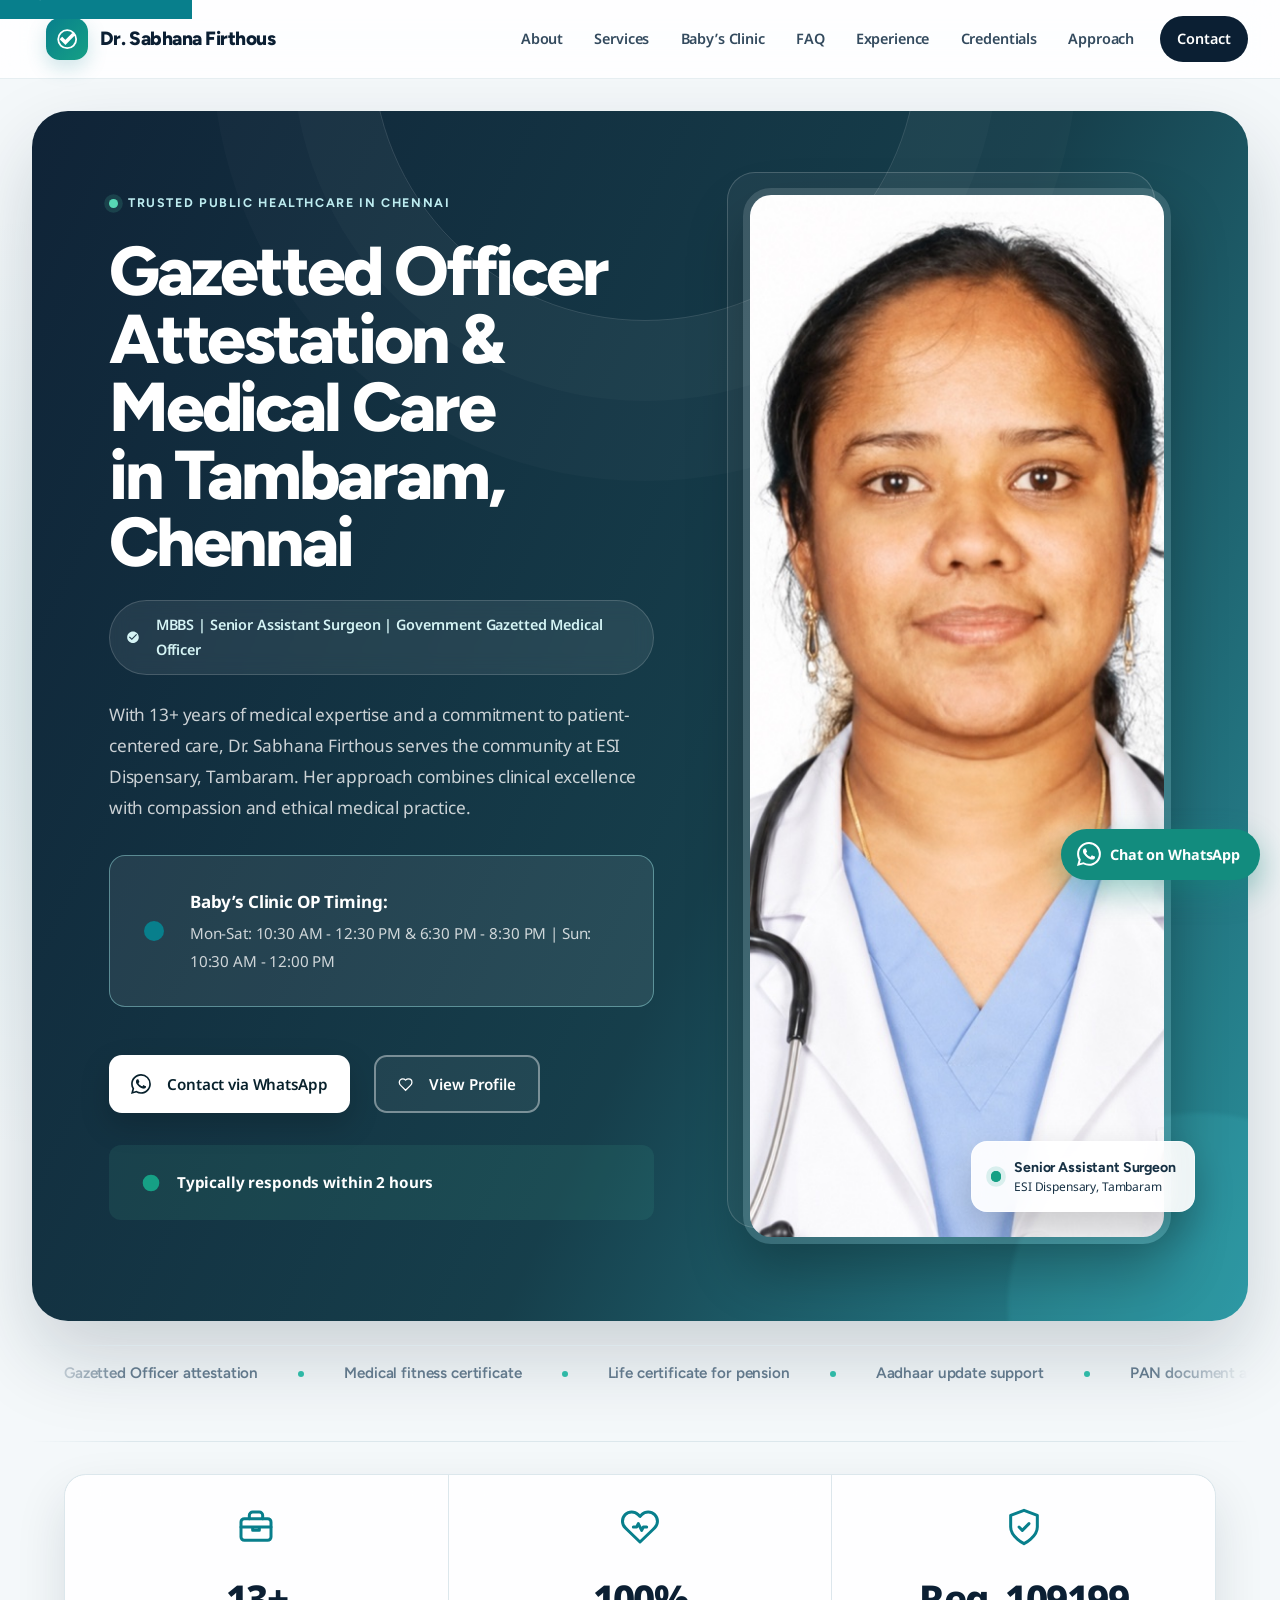
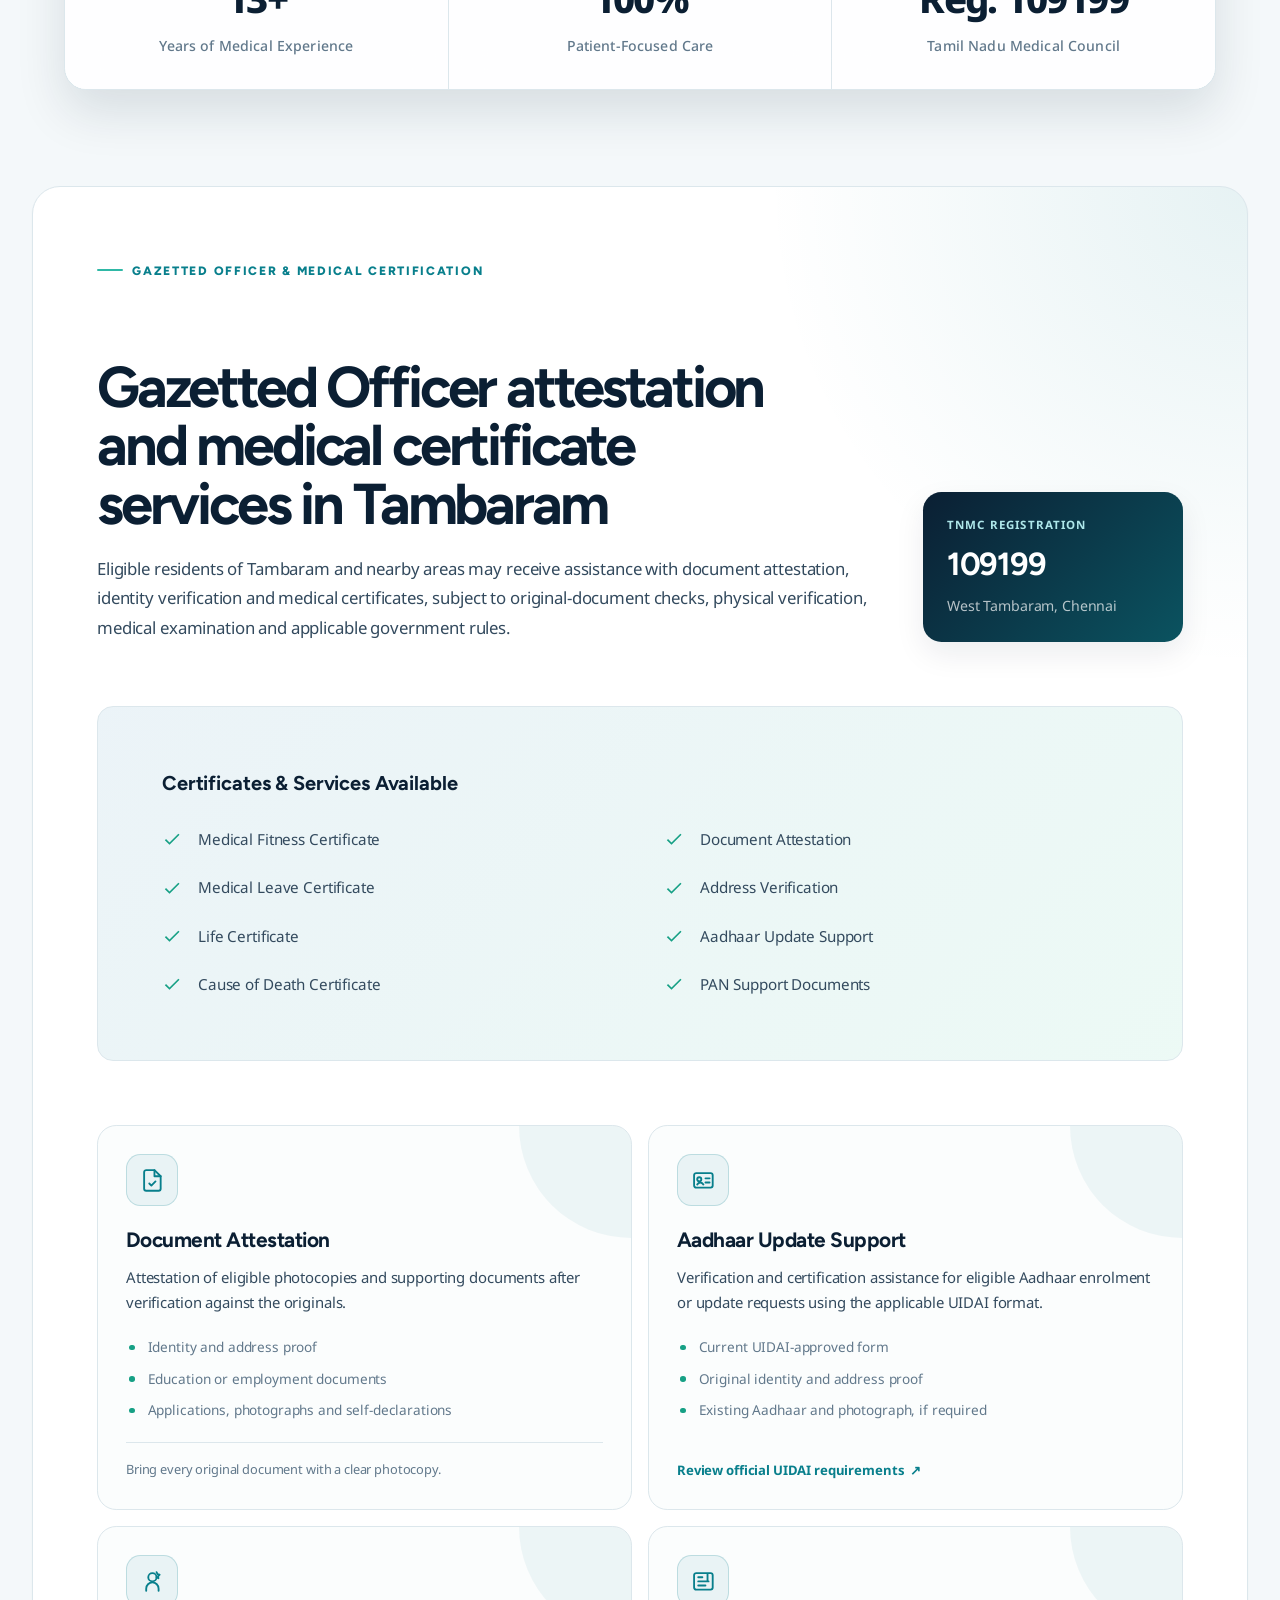
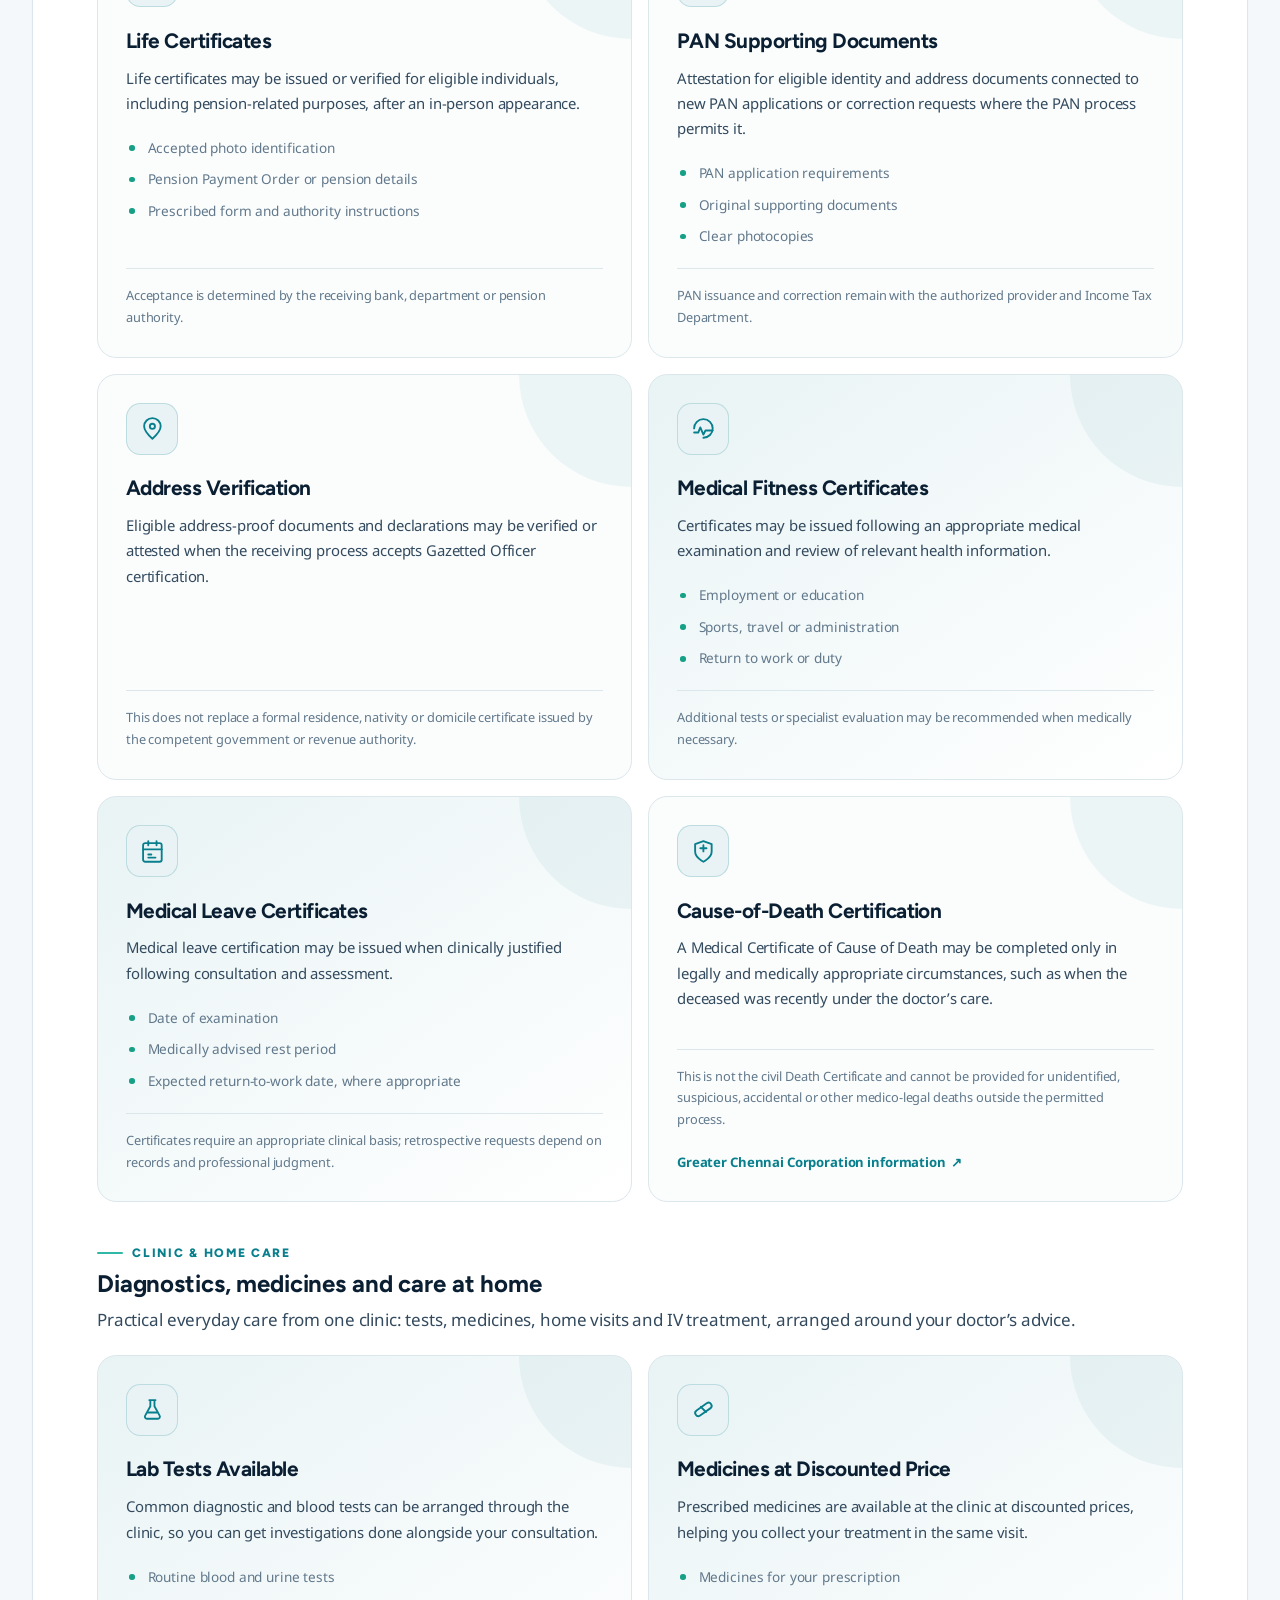
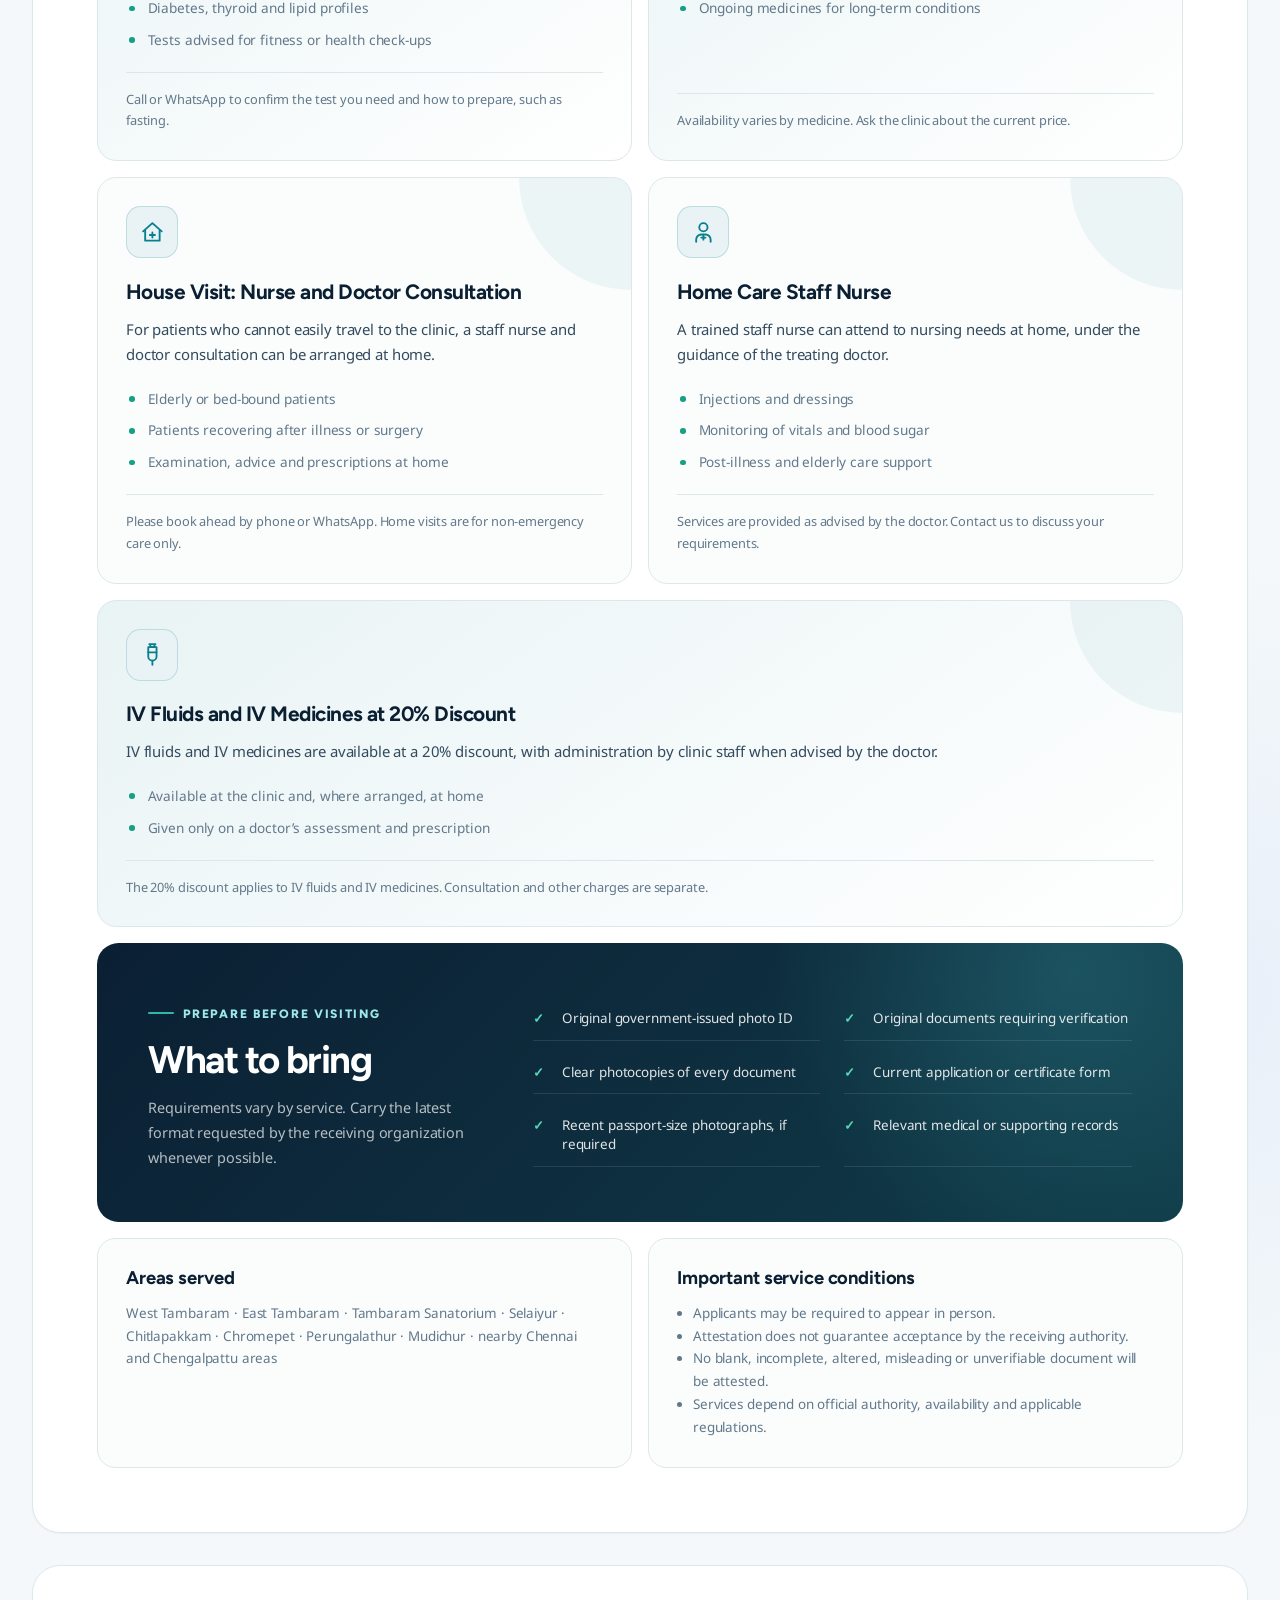
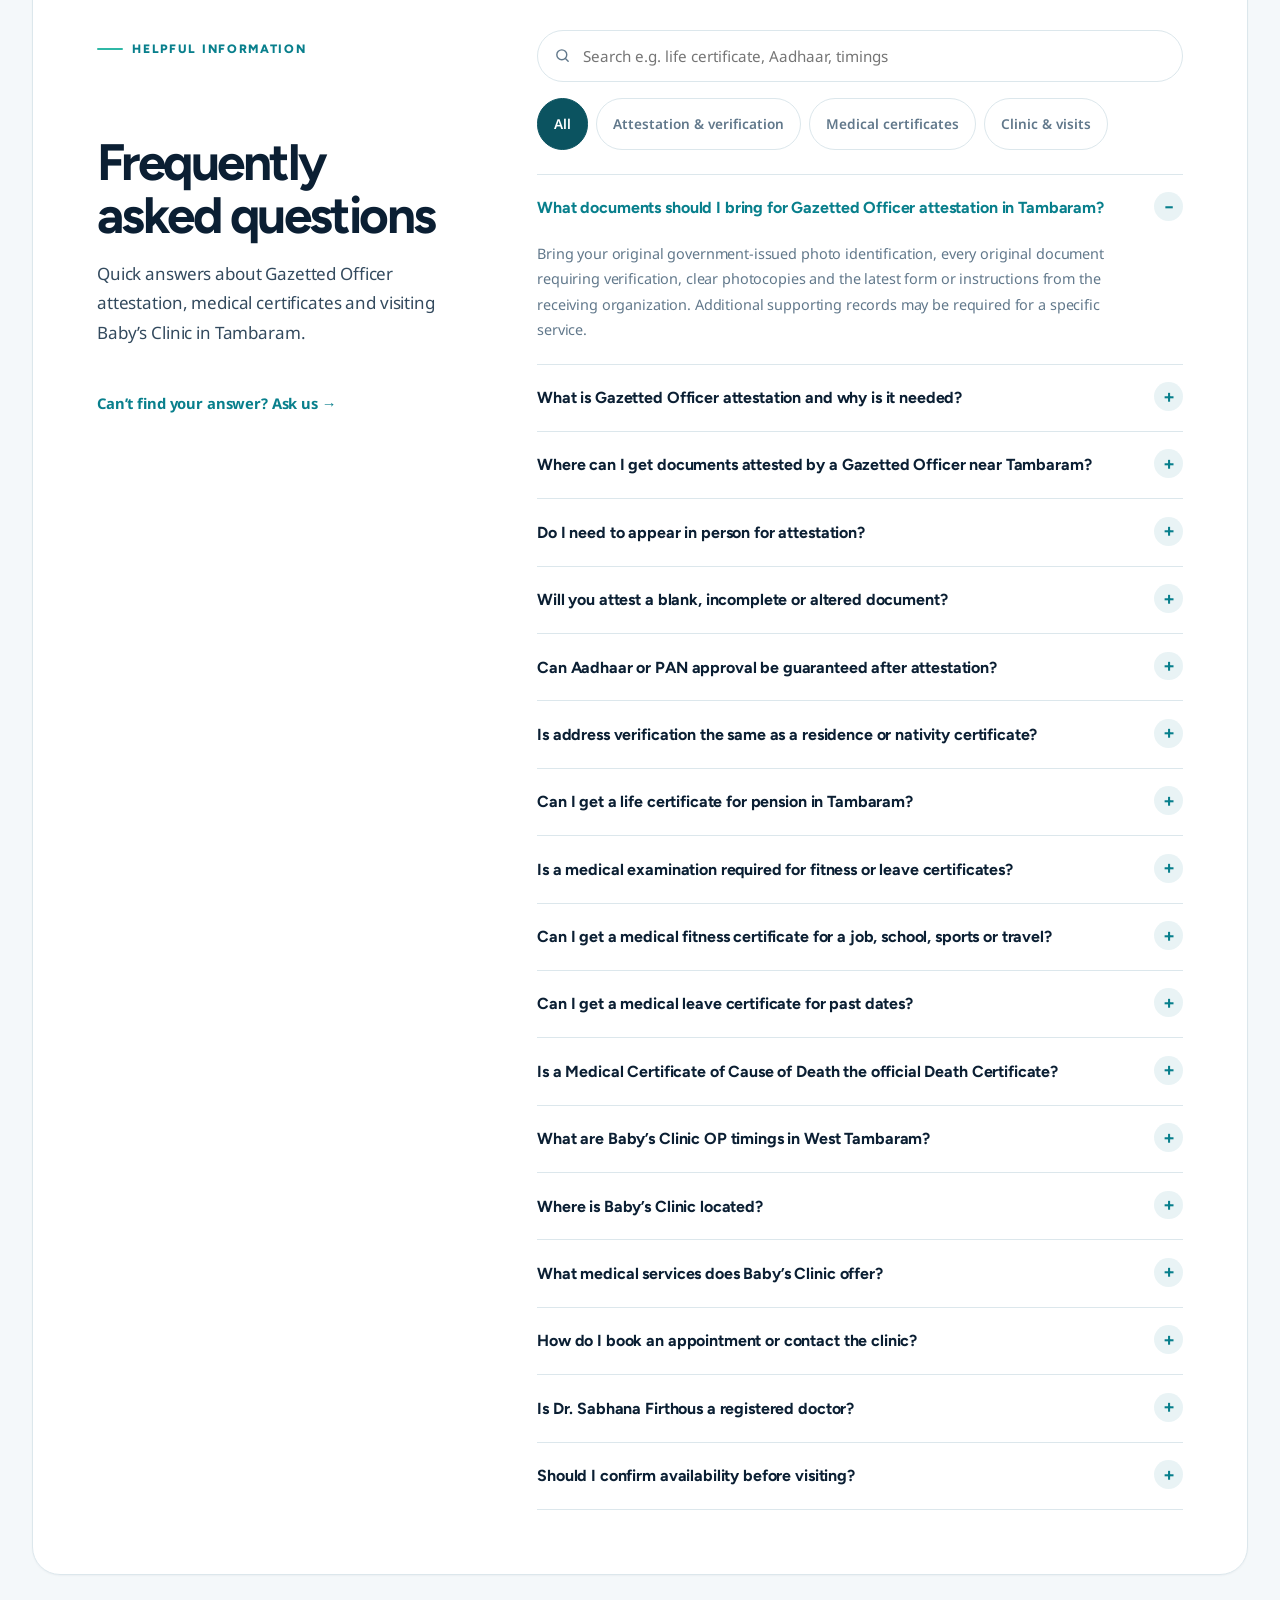
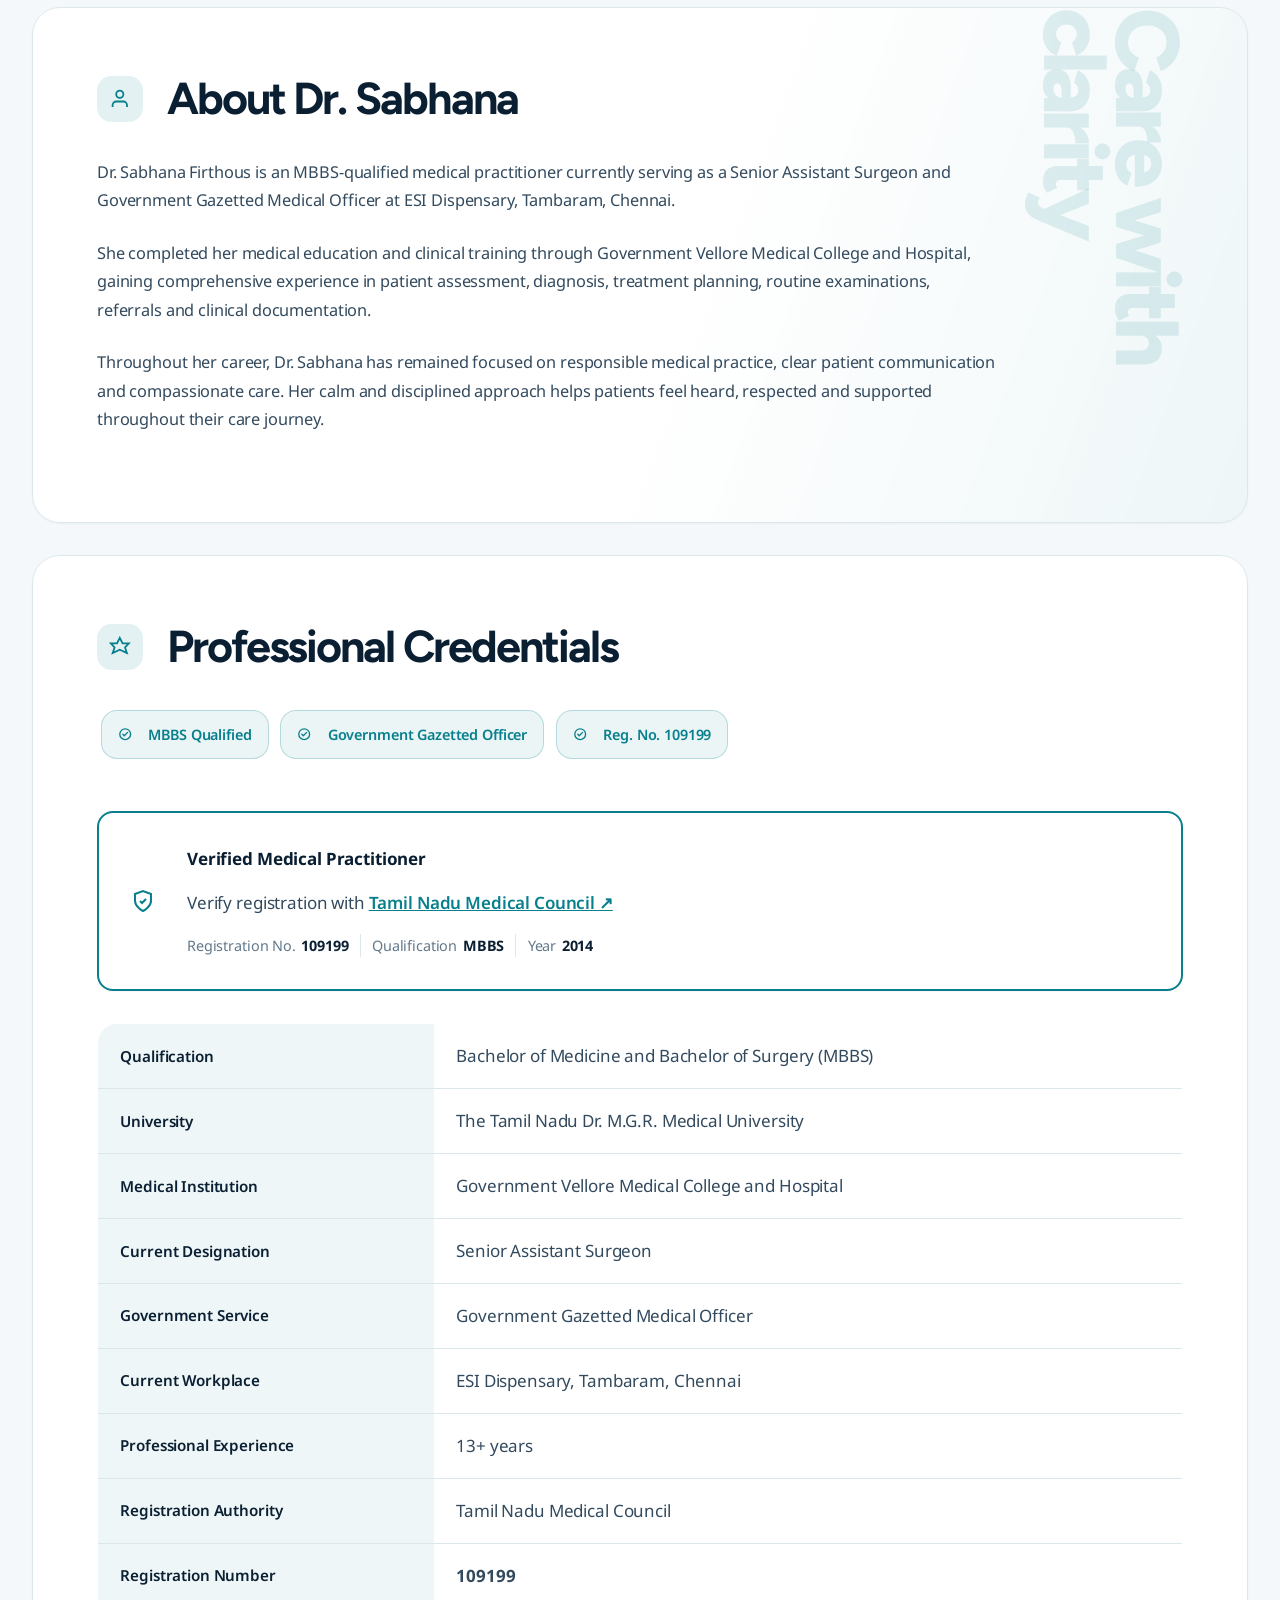
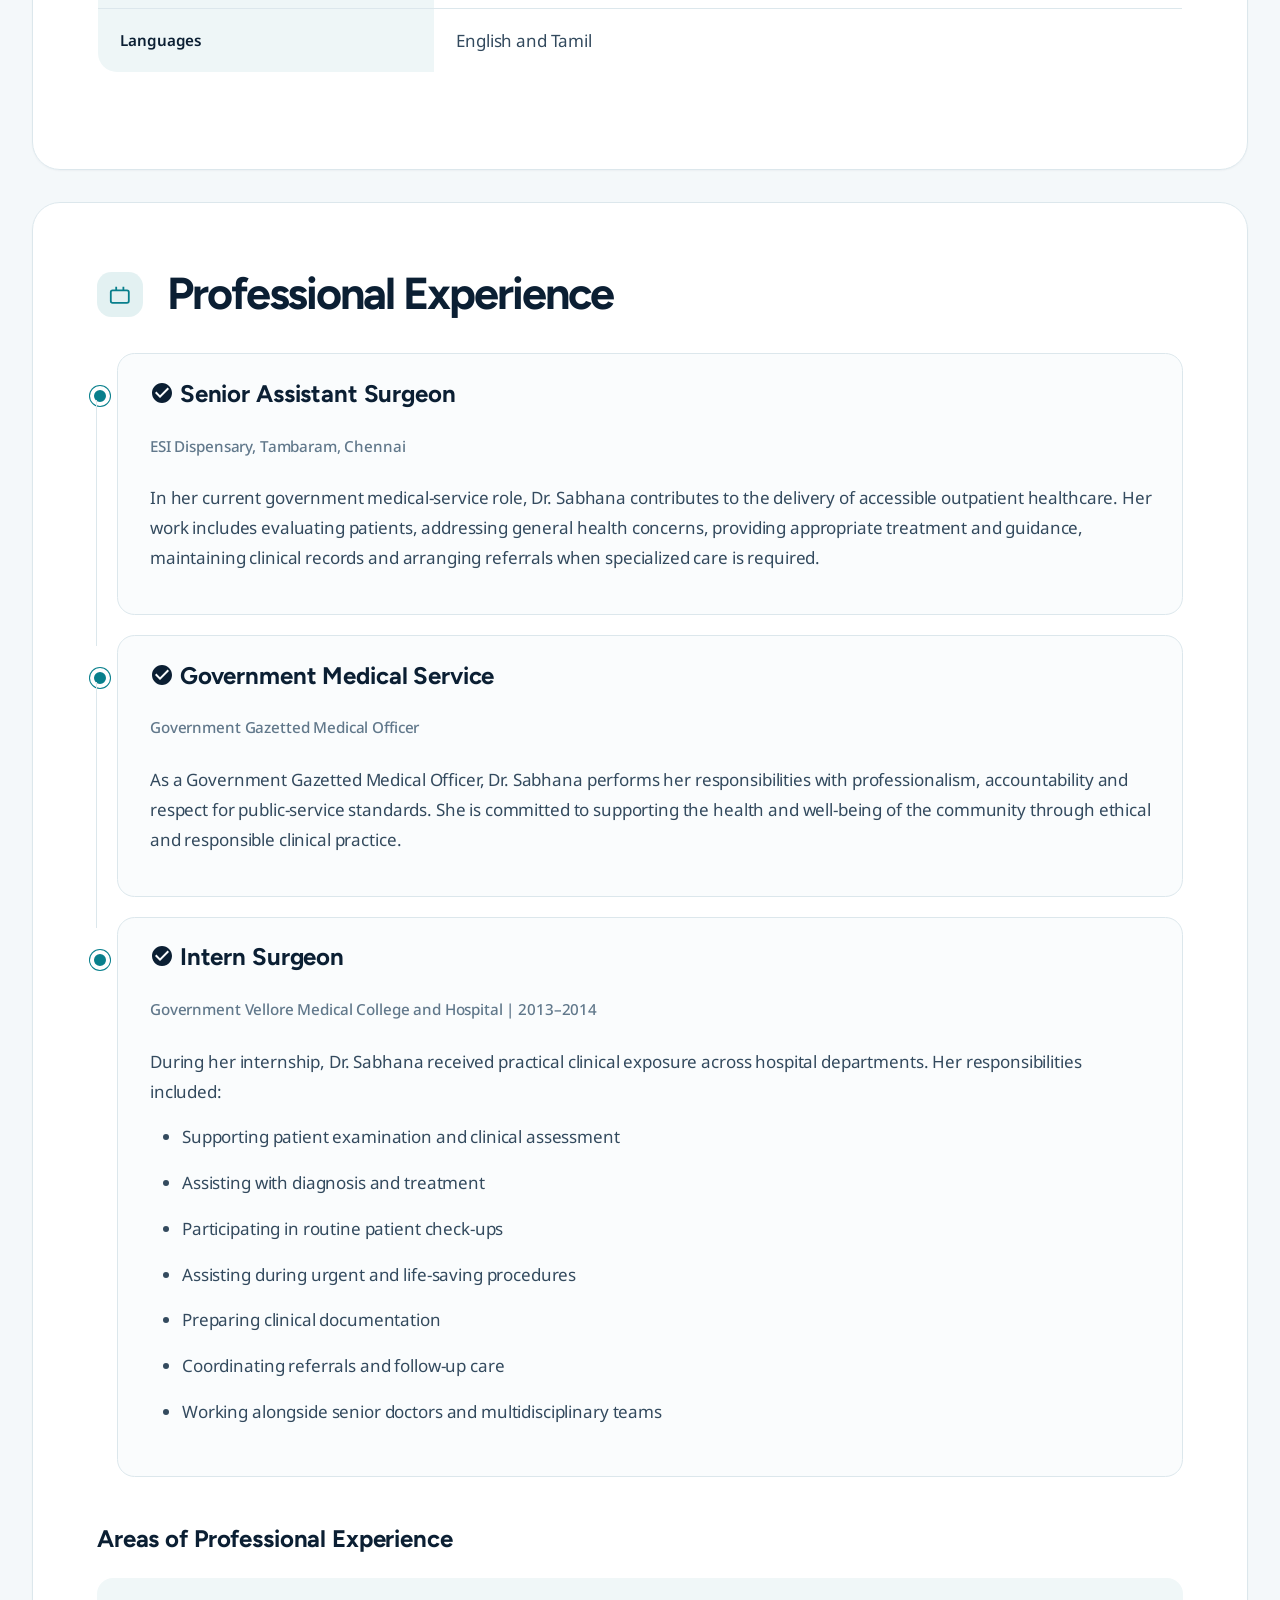
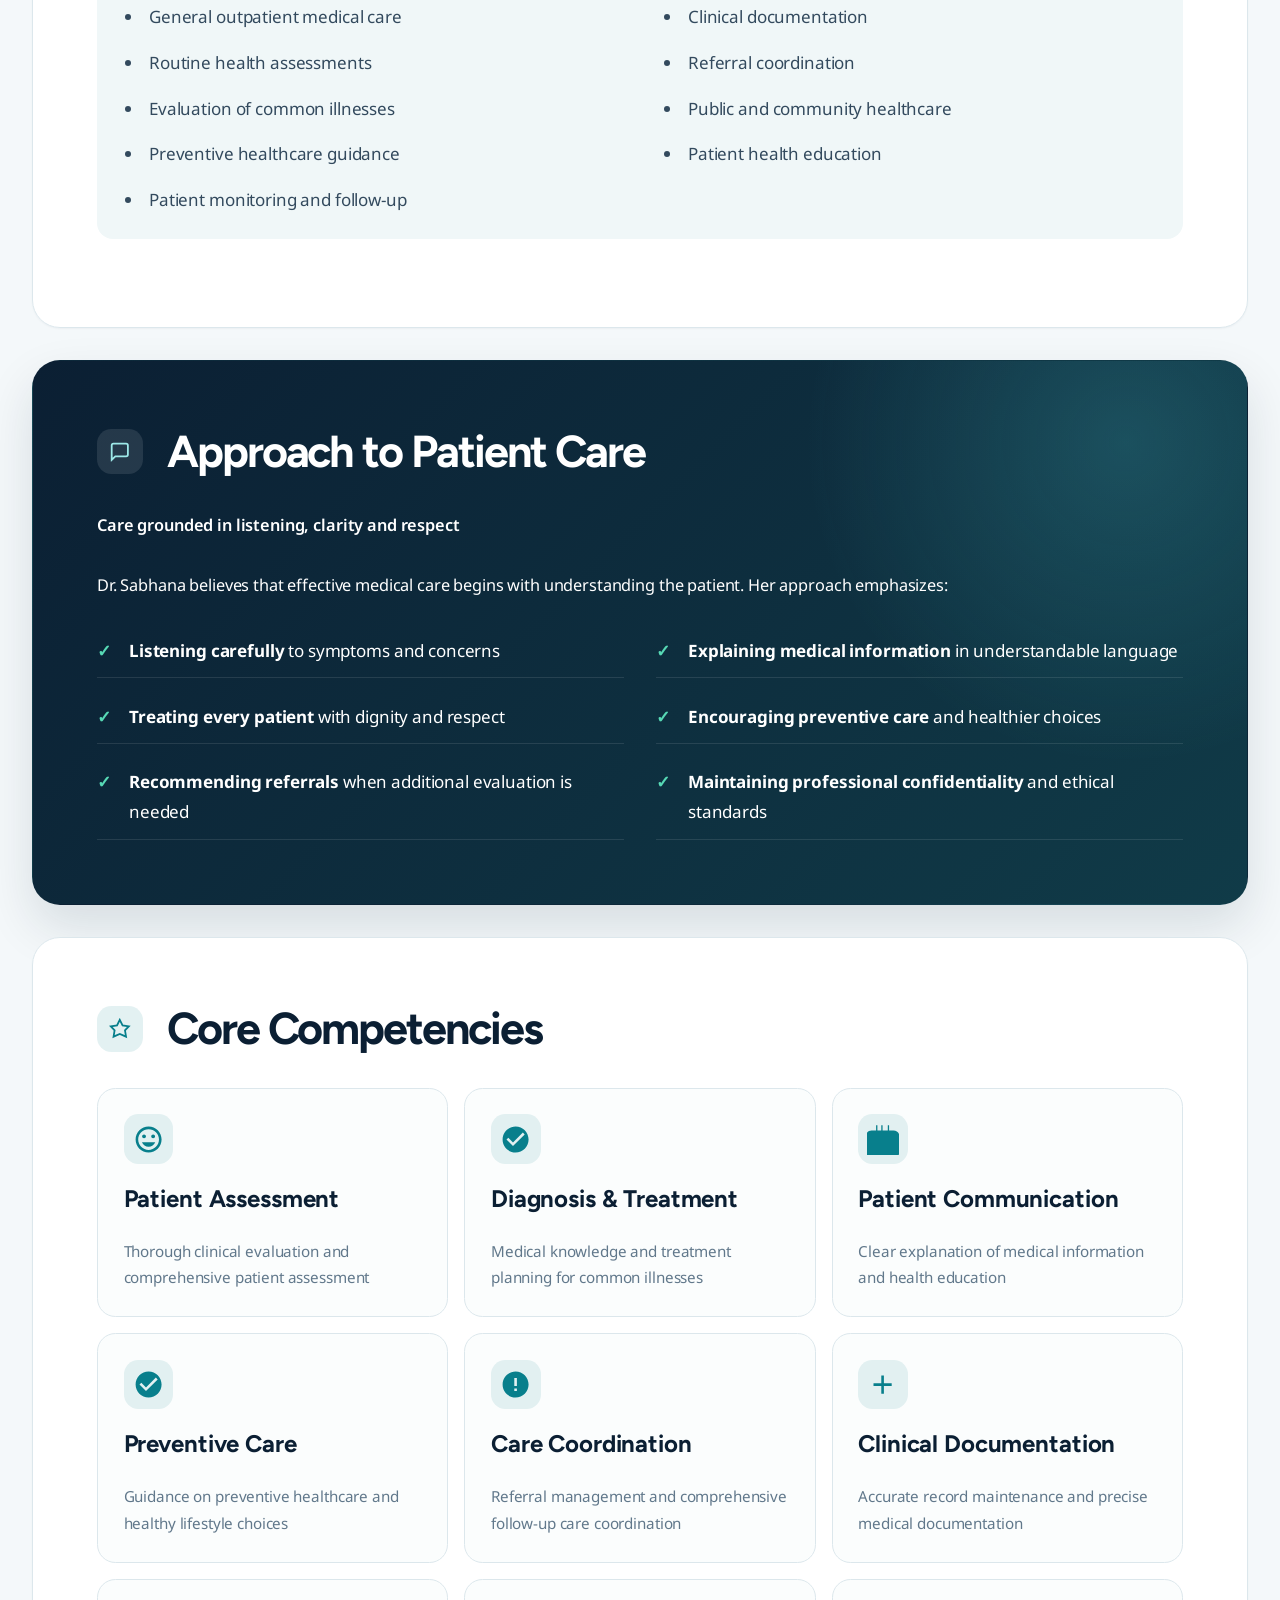
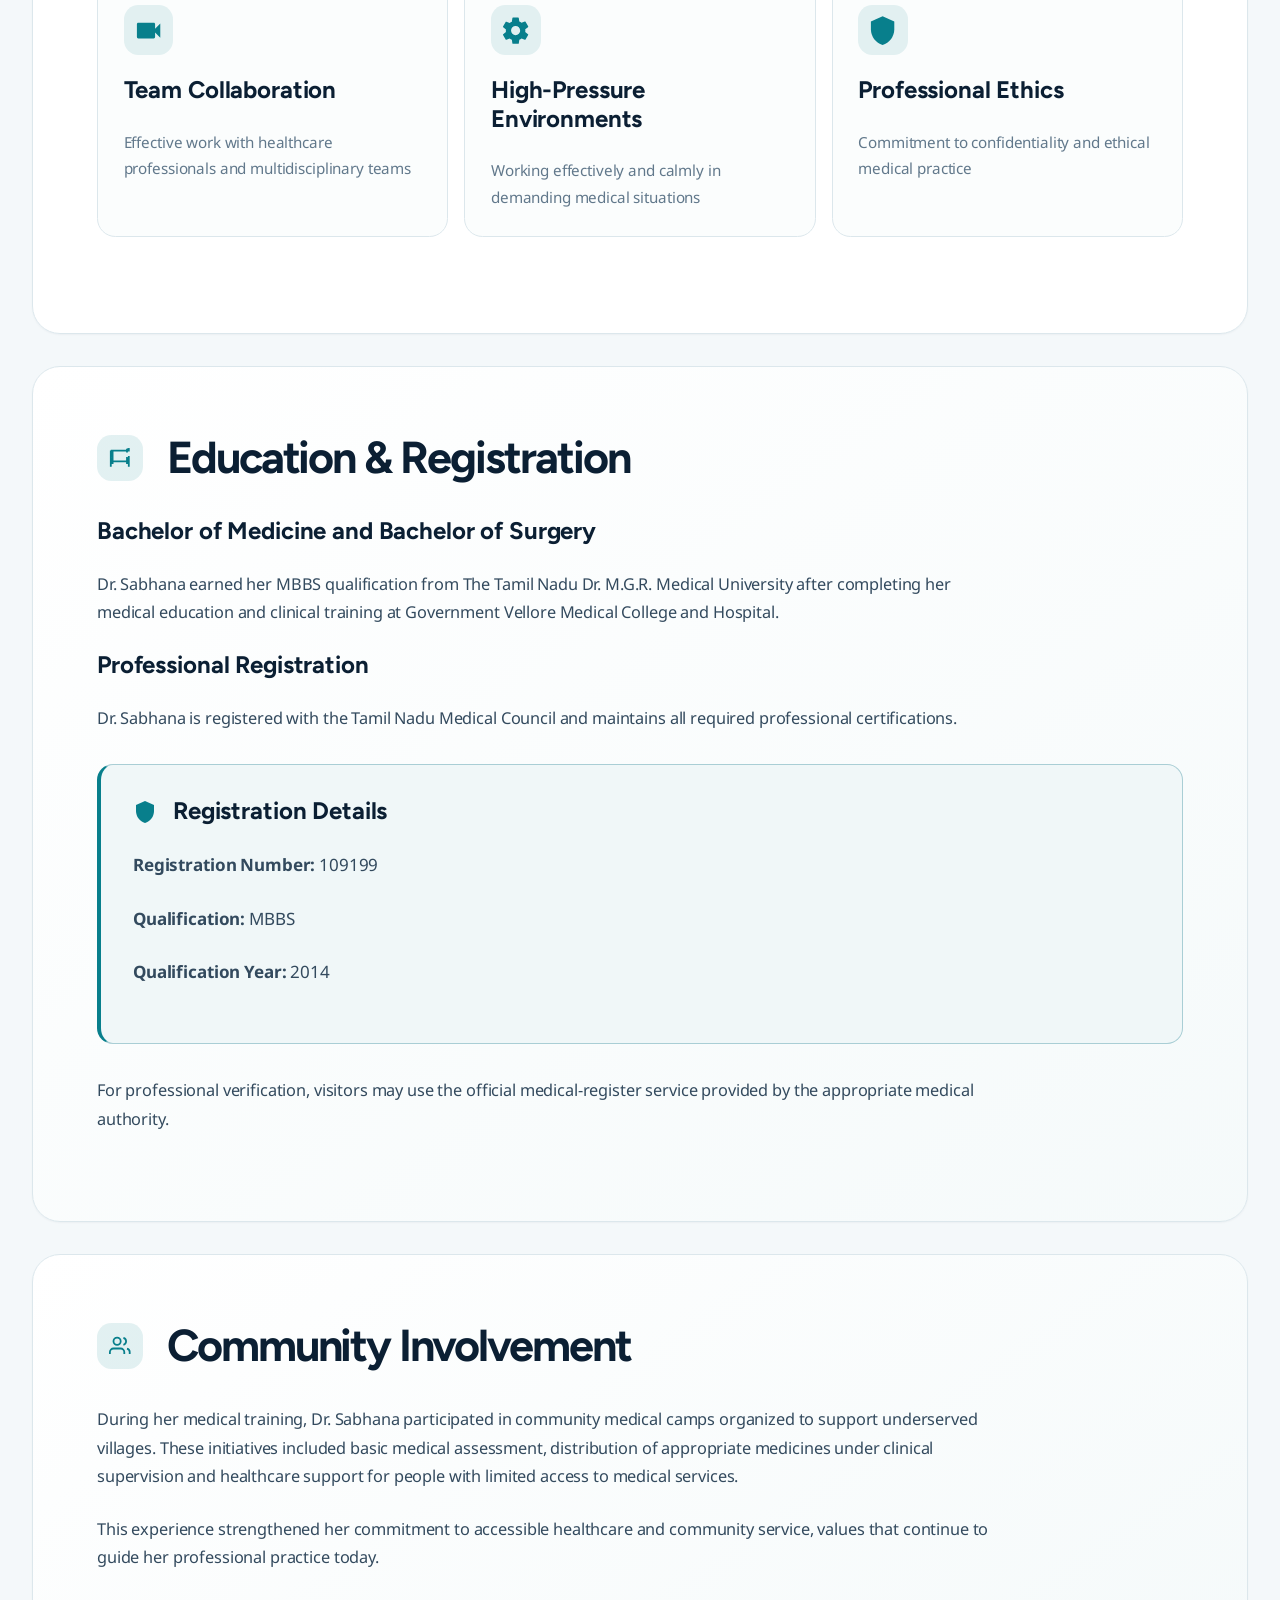
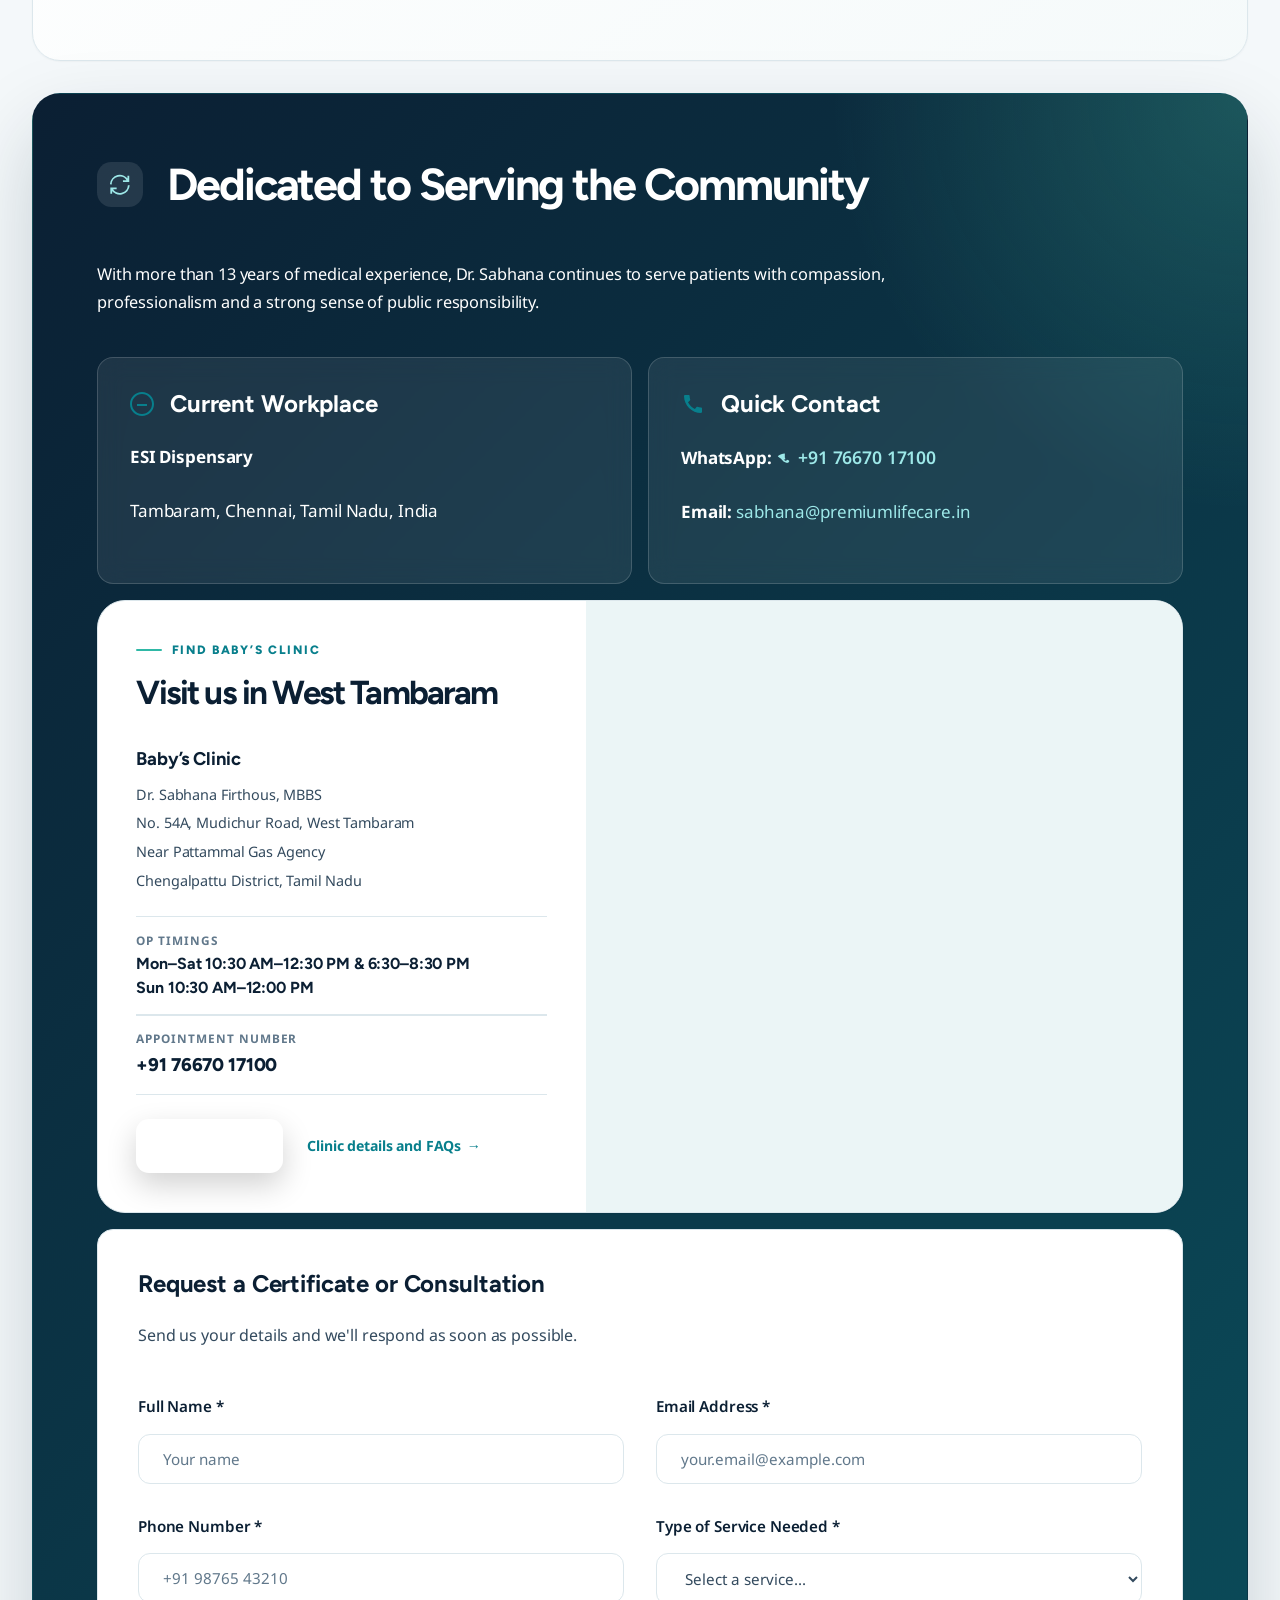
==== commit b485d0f3: "Add clinic services to homepage Expand the services ticker and add details for lab tests, discounted" ====
--- a/index.html
+++ b/index.html
@@ -38,7 +38,7 @@
     <link rel="preconnect" href="https://fonts.googleapis.com">
     <link rel="preconnect" href="https://fonts.gstatic.com" crossorigin>
     <link href="https://fonts.googleapis.com/css2?family=Figtree:wght@300;400;500;600;700;800&amp;family=Noto+Sans:wght@300;400;500;600;700&amp;display=swap" rel="stylesheet">
-    <link rel="stylesheet" href="styles/styles.css?v=20261013-contact-2">
+    <link rel="stylesheet" href="styles/styles.css?v=20261013-services-3">
 
     <script type="application/ld+json">
     {
@@ -826,8 +826,8 @@
 
         <!-- Services ticker -->
         <div class="ticker" aria-label="Services at a glance">
-            <ul class="ticker-track"><li>Gazetted Officer attestation</li><li>Medical fitness certificate</li><li>Life certificate for pension</li><li>Aadhaar update support</li><li>PAN document attestation</li><li>Address verification</li><li>Medical leave certificate</li><li>General OPD in West Tambaram</li><li>Immunisation</li><li>Diabetes &amp; hypertension care</li></ul>
-            <ul class="ticker-track" aria-hidden="true"><li>Gazetted Officer attestation</li><li>Medical fitness certificate</li><li>Life certificate for pension</li><li>Aadhaar update support</li><li>PAN document attestation</li><li>Address verification</li><li>Medical leave certificate</li><li>General OPD in West Tambaram</li><li>Immunisation</li><li>Diabetes &amp; hypertension care</li></ul>
+            <ul class="ticker-track"><li>Gazetted Officer attestation</li><li>Medical fitness certificate</li><li>Life certificate for pension</li><li>Aadhaar update support</li><li>PAN document attestation</li><li>Address verification</li><li>Medical leave certificate</li><li>General OPD in West Tambaram</li><li>Immunisation</li><li>Diabetes &amp; hypertension care</li><li>Lab tests</li><li>Discounted medicines</li><li>Home visits &amp; nursing</li><li>IV fluids at 20% off</li></ul>
+            <ul class="ticker-track" aria-hidden="true"><li>Gazetted Officer attestation</li><li>Medical fitness certificate</li><li>Life certificate for pension</li><li>Aadhaar update support</li><li>PAN document attestation</li><li>Address verification</li><li>Medical leave certificate</li><li>General OPD in West Tambaram</li><li>Immunisation</li><li>Diabetes &amp; hypertension care</li><li>Lab tests</li><li>Discounted medicines</li><li>Home visits &amp; nursing</li><li>IV fluids at 20% off</li></ul>
         </div>
 
         <!-- Stats Section -->
@@ -1024,6 +1024,82 @@
                     <p>A Medical Certificate of Cause of Death may be completed only in legally and medically appropriate circumstances, such as when the deceased was recently under the doctor’s care.</p>
                     <p class="service-note">This is not the civil Death Certificate and cannot be provided for unidentified, suspicious, accidental or other medico-legal deaths outside the permitted process.</p>
                     <a class="service-link" href="https://chennaicorporation.gov.in/new_site/death-certificate%20-advance/" target="_blank" rel="noopener noreferrer">Greater Chennai Corporation information <span aria-hidden="true">↗</span></a>
+                </article>
+            </div>
+
+            <div class="services-subheading">
+                <p class="section-eyebrow">Clinic &amp; Home Care</p>
+                <h3>Diagnostics, medicines and care at home</h3>
+                <p>Practical everyday care from one clinic: tests, medicines, home visits and IV treatment, arranged around your doctor’s advice.</p>
+            </div>
+
+            <div class="services-grid services-grid-care">
+                <article class="service-card service-card-featured">
+                    <div class="service-icon">
+                        <svg viewBox="0 0 24 24" fill="none" stroke="currentColor" stroke-width="1.8" stroke-linecap="round" stroke-linejoin="round" aria-hidden="true"><path d="M9 3h6M10 3v6l-5 9a2 2 0 0 0 1.8 3h10.4a2 2 0 0 0 1.8-3l-5-9V3"/><path d="M7.5 15h9"/></svg>
+                    </div>
+                    <h3>Lab Tests Available</h3>
+                    <p>Common diagnostic and blood tests can be arranged through the clinic, so you can get investigations done alongside your consultation.</p>
+                    <ul class="service-requirements">
+                        <li>Routine blood and urine tests</li>
+                        <li>Diabetes, thyroid and lipid profiles</li>
+                        <li>Tests advised for fitness or health check-ups</li>
+                    </ul>
+                    <p class="service-note">Call or WhatsApp to confirm the test you need and how to prepare, such as fasting.</p>
+                </article>
+
+                <article class="service-card service-card-featured">
+                    <div class="service-icon">
+                        <svg viewBox="0 0 24 24" fill="none" stroke="currentColor" stroke-width="1.8" stroke-linecap="round" stroke-linejoin="round" aria-hidden="true"><rect x="3" y="9" width="18" height="6" rx="3" transform="rotate(-35 12 12)"/><path d="m9.5 9.5 5 5"/></svg>
+                    </div>
+                    <h3>Medicines at Discounted Price</h3>
+                    <p>Prescribed medicines are available at the clinic at discounted prices, helping you collect your treatment in the same visit.</p>
+                    <ul class="service-requirements">
+                        <li>Medicines for your prescription</li>
+                        <li>Ongoing medicines for long-term conditions</li>
+                    </ul>
+                    <p class="service-note">Availability varies by medicine. Ask the clinic about the current price.</p>
+                </article>
+
+                <article class="service-card">
+                    <div class="service-icon">
+                        <svg viewBox="0 0 24 24" fill="none" stroke="currentColor" stroke-width="1.8" stroke-linecap="round" stroke-linejoin="round" aria-hidden="true"><path d="m3 11 9-8 9 8"/><path d="M5 10v10h14V10"/><path d="M12 12v5M9.5 14.5h5"/></svg>
+                    </div>
+                    <h3>House Visit: Nurse and Doctor Consultation</h3>
+                    <p>For patients who cannot easily travel to the clinic, a staff nurse and doctor consultation can be arranged at home.</p>
+                    <ul class="service-requirements">
+                        <li>Elderly or bed-bound patients</li>
+                        <li>Patients recovering after illness or surgery</li>
+                        <li>Examination, advice and prescriptions at home</li>
+                    </ul>
+                    <p class="service-note">Please book ahead by phone or WhatsApp. Home visits are for non-emergency care only.</p>
+                </article>
+
+                <article class="service-card">
+                    <div class="service-icon">
+                        <svg viewBox="0 0 24 24" fill="none" stroke="currentColor" stroke-width="1.8" stroke-linecap="round" stroke-linejoin="round" aria-hidden="true"><circle cx="12" cy="7" r="4"/><path d="M5 21v-2a5 5 0 0 1 5-5h4a5 5 0 0 1 5 5v2"/><path d="M12 15v4M10 17h4"/></svg>
+                    </div>
+                    <h3>Home Care Staff Nurse</h3>
+                    <p>A trained staff nurse can attend to nursing needs at home, under the guidance of the treating doctor.</p>
+                    <ul class="service-requirements">
+                        <li>Injections and dressings</li>
+                        <li>Monitoring of vitals and blood sugar</li>
+                        <li>Post-illness and elderly care support</li>
+                    </ul>
+                    <p class="service-note">Services are provided as advised by the doctor. Contact us to discuss your requirements.</p>
+                </article>
+
+                <article class="service-card service-card-featured service-card-wide">
+                    <div class="service-icon">
+                        <svg viewBox="0 0 24 24" fill="none" stroke="currentColor" stroke-width="1.8" stroke-linecap="round" stroke-linejoin="round" aria-hidden="true"><path d="M9 2h6M10 2v3h4V2"/><path d="M8 5h8v9a4 4 0 0 1-8 0Z"/><path d="M12 18v4M8 10h8"/></svg>
+                    </div>
+                    <h3>IV Fluids and IV Medicines at 20% Discount</h3>
+                    <p>IV fluids and IV medicines are available at a 20% discount, with administration by clinic staff when advised by the doctor.</p>
+                    <ul class="service-requirements">
+                        <li>Available at the clinic and, where arranged, at home</li>
+                        <li>Given only on a doctor’s assessment and prescription</li>
+                    </ul>
+                    <p class="service-note">The 20% discount applies to IV fluids and IV medicines. Consultation and other charges are separate.</p>
                 </article>
             </div>
 
@@ -1654,7 +1730,7 @@
         <svg width="24" height="24" viewBox="0 0 16 16" fill="currentColor" aria-hidden="true" focusable="false"><path d="M13.601 2.326A7.854 7.854 0 0 0 7.994 0C3.627 0 .068 3.558.064 7.926c0 1.399.366 2.76 1.057 3.965L0 16l4.204-1.102a7.933 7.933 0 0 0 3.79.965h.004c4.368 0 7.926-3.558 7.93-7.93a7.898 7.898 0 0 0-2.327-5.607zm-5.607 12.19h-.003a6.585 6.585 0 0 1-3.355-.92l-.24-.143-2.494.654.666-2.433-.156-.251a6.56 6.56 0 0 1-1.007-3.505c0-3.626 2.957-6.584 6.591-6.584a6.56 6.56 0 0 1 4.66 1.931 6.557 6.557 0 0 1 1.928 4.66c-.004 3.639-2.961 6.592-6.592 6.592zm3.615-4.934c-.197-.099-1.17-.578-1.353-.646-.182-.065-.315-.099-.445.099-.133.197-.513.646-.627.775-.114.133-.232.148-.43.05-.197-.1-.836-.308-1.592-.985-.59-.525-.985-1.175-1.103-1.372-.114-.198-.011-.304.088-.403.087-.088.197-.232.296-.346.1-.114.133-.198.198-.33.065-.134.034-.248-.015-.347-.05-.099-.445-1.076-.612-1.47-.16-.389-.323-.335-.445-.34-.114-.007-.247-.007-.38-.007a.729.729 0 0 0-.529.247c-.182.198-.691.677-.691 1.654 0 .977.71 1.916.81 2.049.098.133 1.394 2.132 3.383 2.992.47.205.84.326 1.129.418.475.152.904.129 1.246.08.38-.058 1.171-.48 1.338-.943.164-.464.164-.86.114-.943-.049-.084-.182-.133-.38-.232z"/></svg>
         <span>Chat on WhatsApp</span>
     </a>
-    <script src="scripts/main.js?v=20261013-contact-2" defer></script>
-    <script src="scripts/nav.js?v=20261013-contact-2" defer></script>
+    <script src="scripts/main.js?v=20261013-services-3" defer></script>
+    <script src="scripts/nav.js?v=20261013-services-3" defer></script>
 </body>
 </html>
--- a/styles/styles.css
+++ b/styles/styles.css
@@ -1257,6 +1257,25 @@
         .service-card-featured {
             background:
                 linear-gradient(145deg, color-mix(in srgb, var(--color-accent) 9%, var(--color-surface)), var(--color-surface));
+        }
+
+        .services-subheading {
+            display: grid;
+            gap: 0.4rem;
+            margin: 2.5rem 0 1.25rem;
+        }
+
+        .services-subheading h3 {
+            margin: 0;
+        }
+
+        .services-subheading p {
+            margin: 0;
+        }
+
+        .service-card-wide {
+            grid-column: 1 / -1;
+            min-height: auto;
         }
 
         .service-icon {
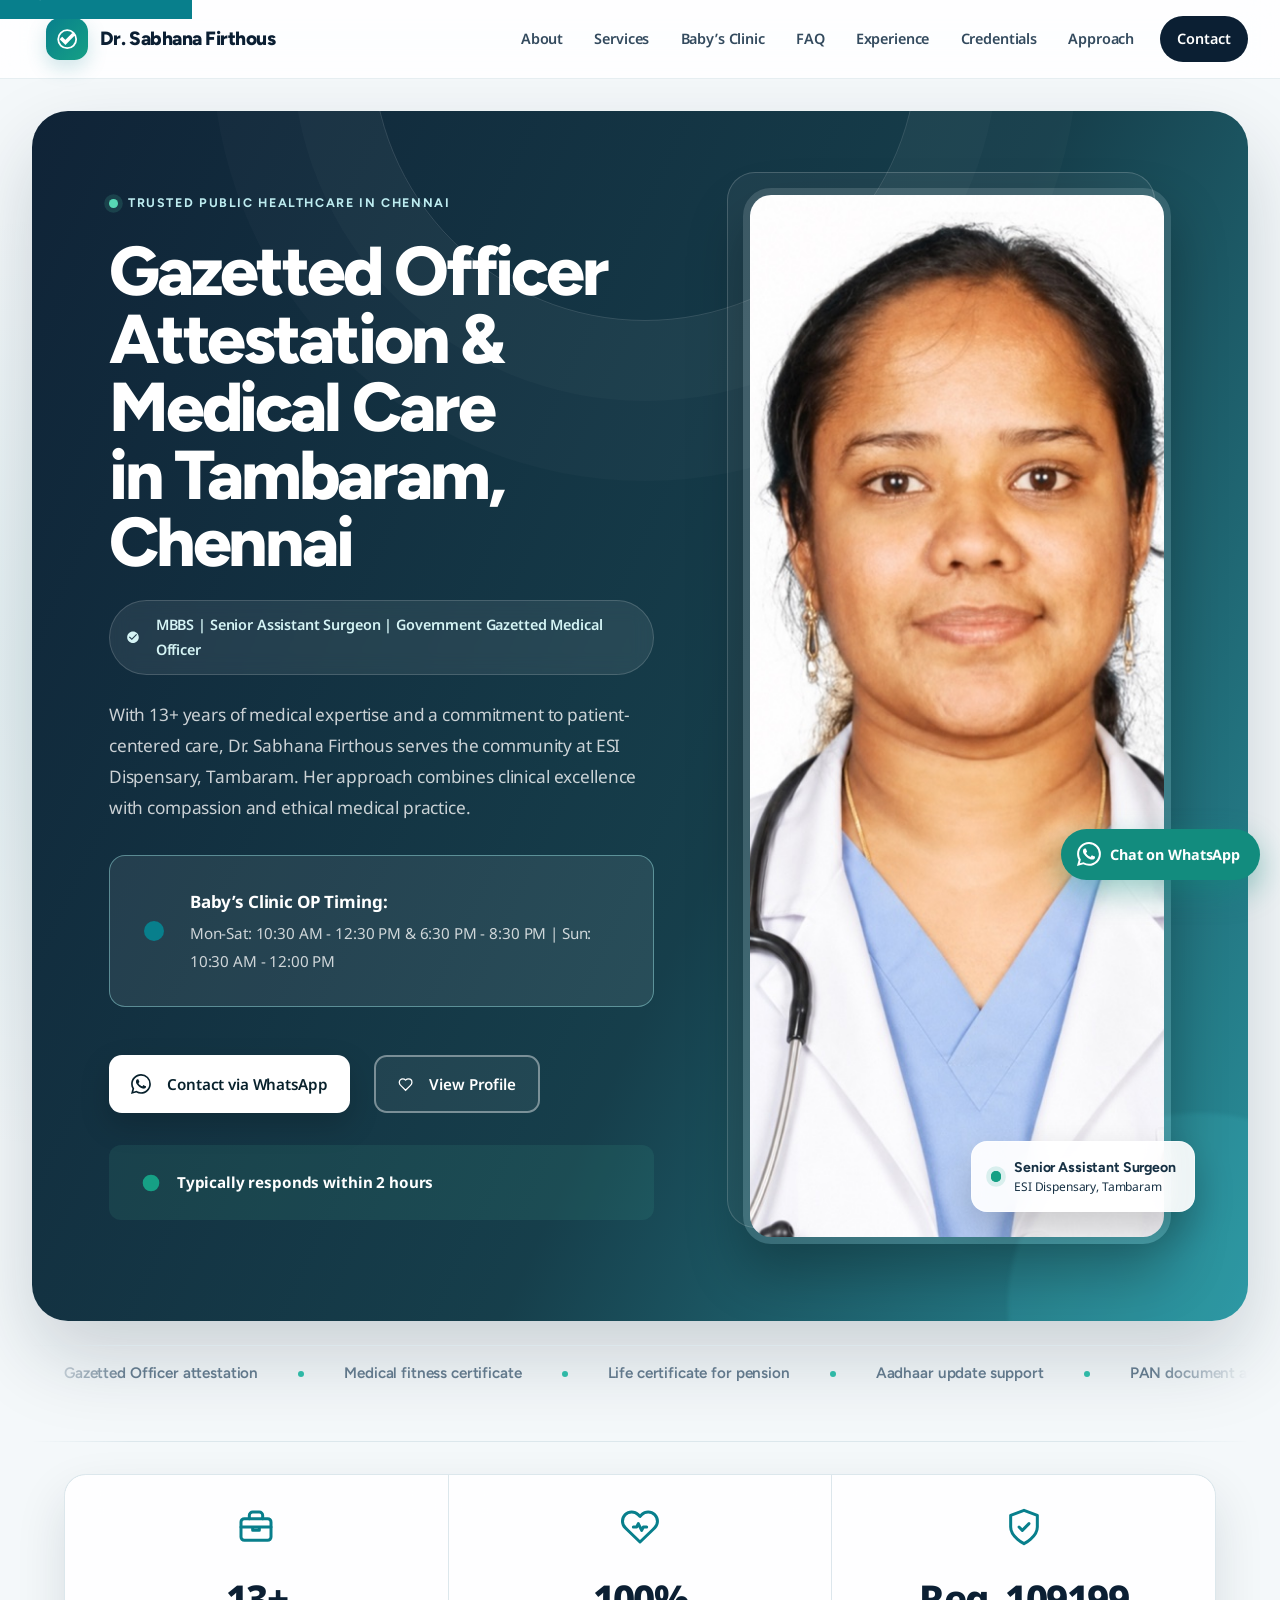
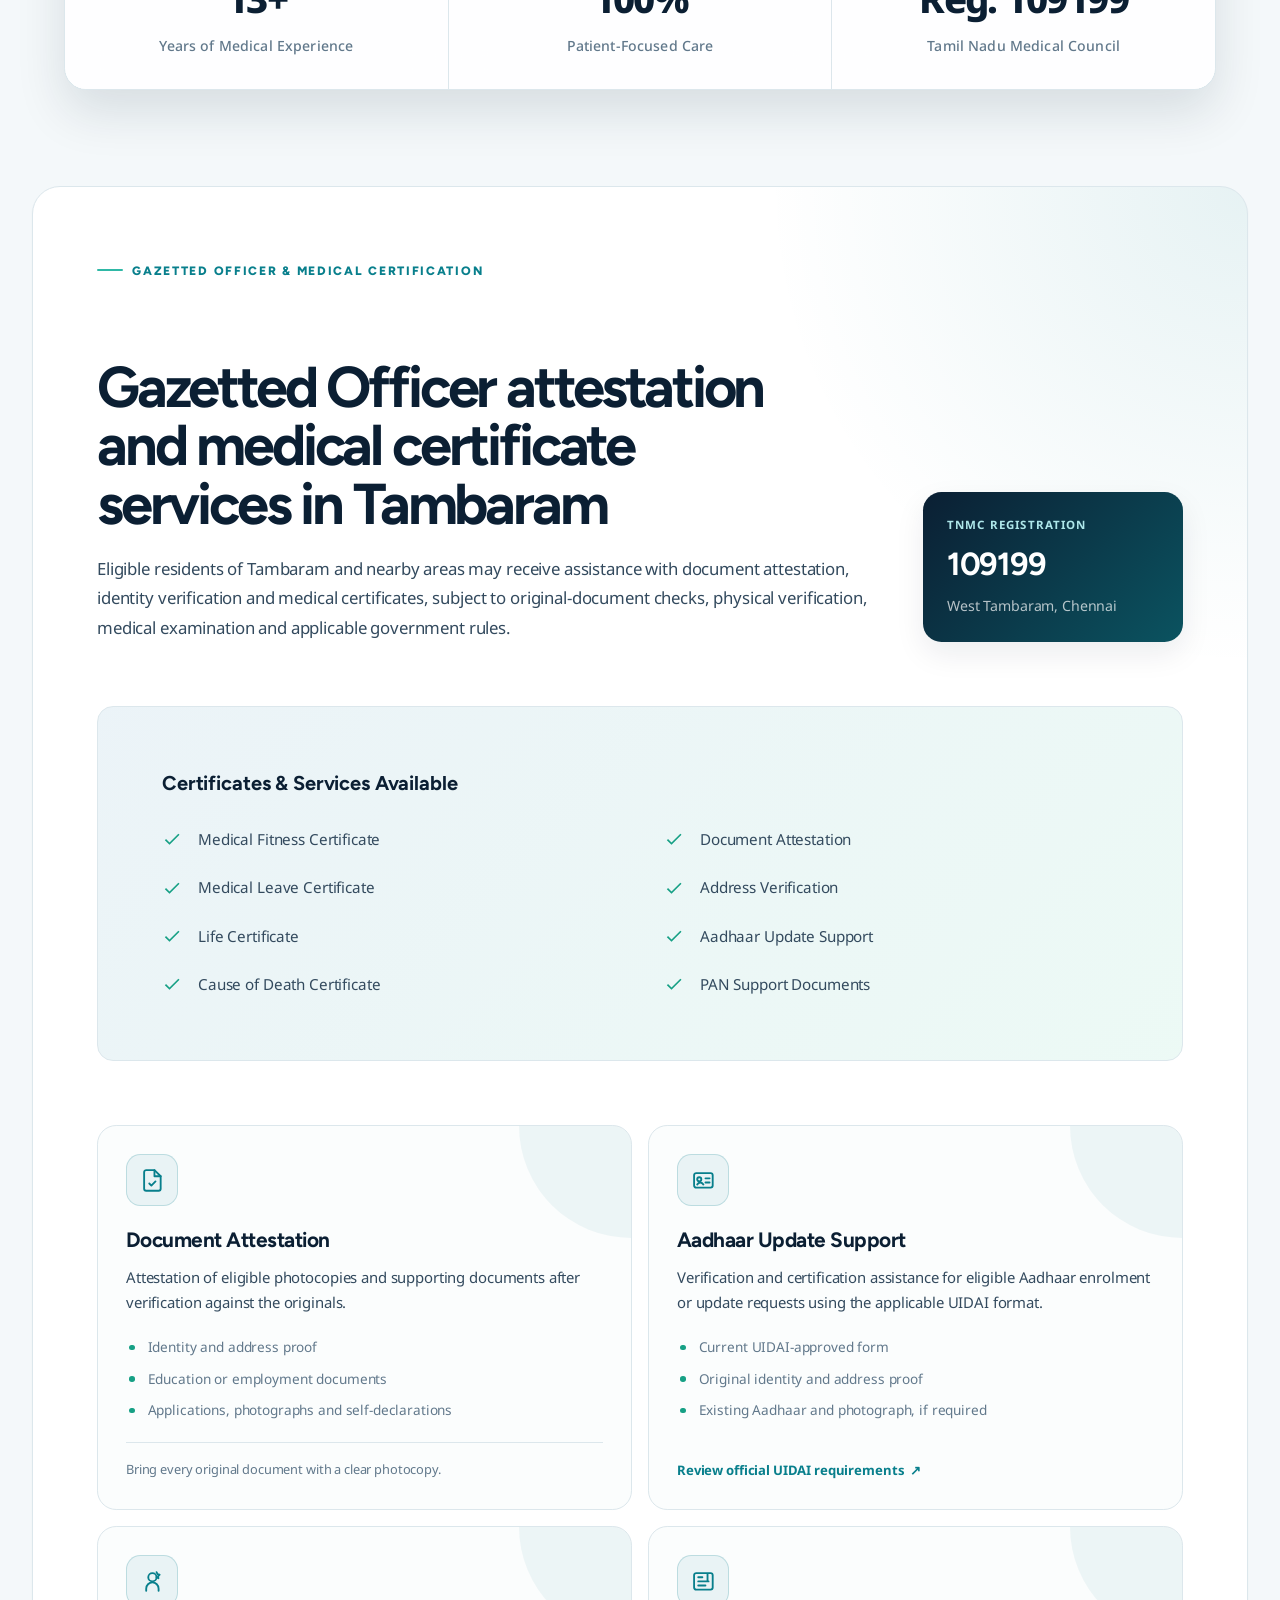
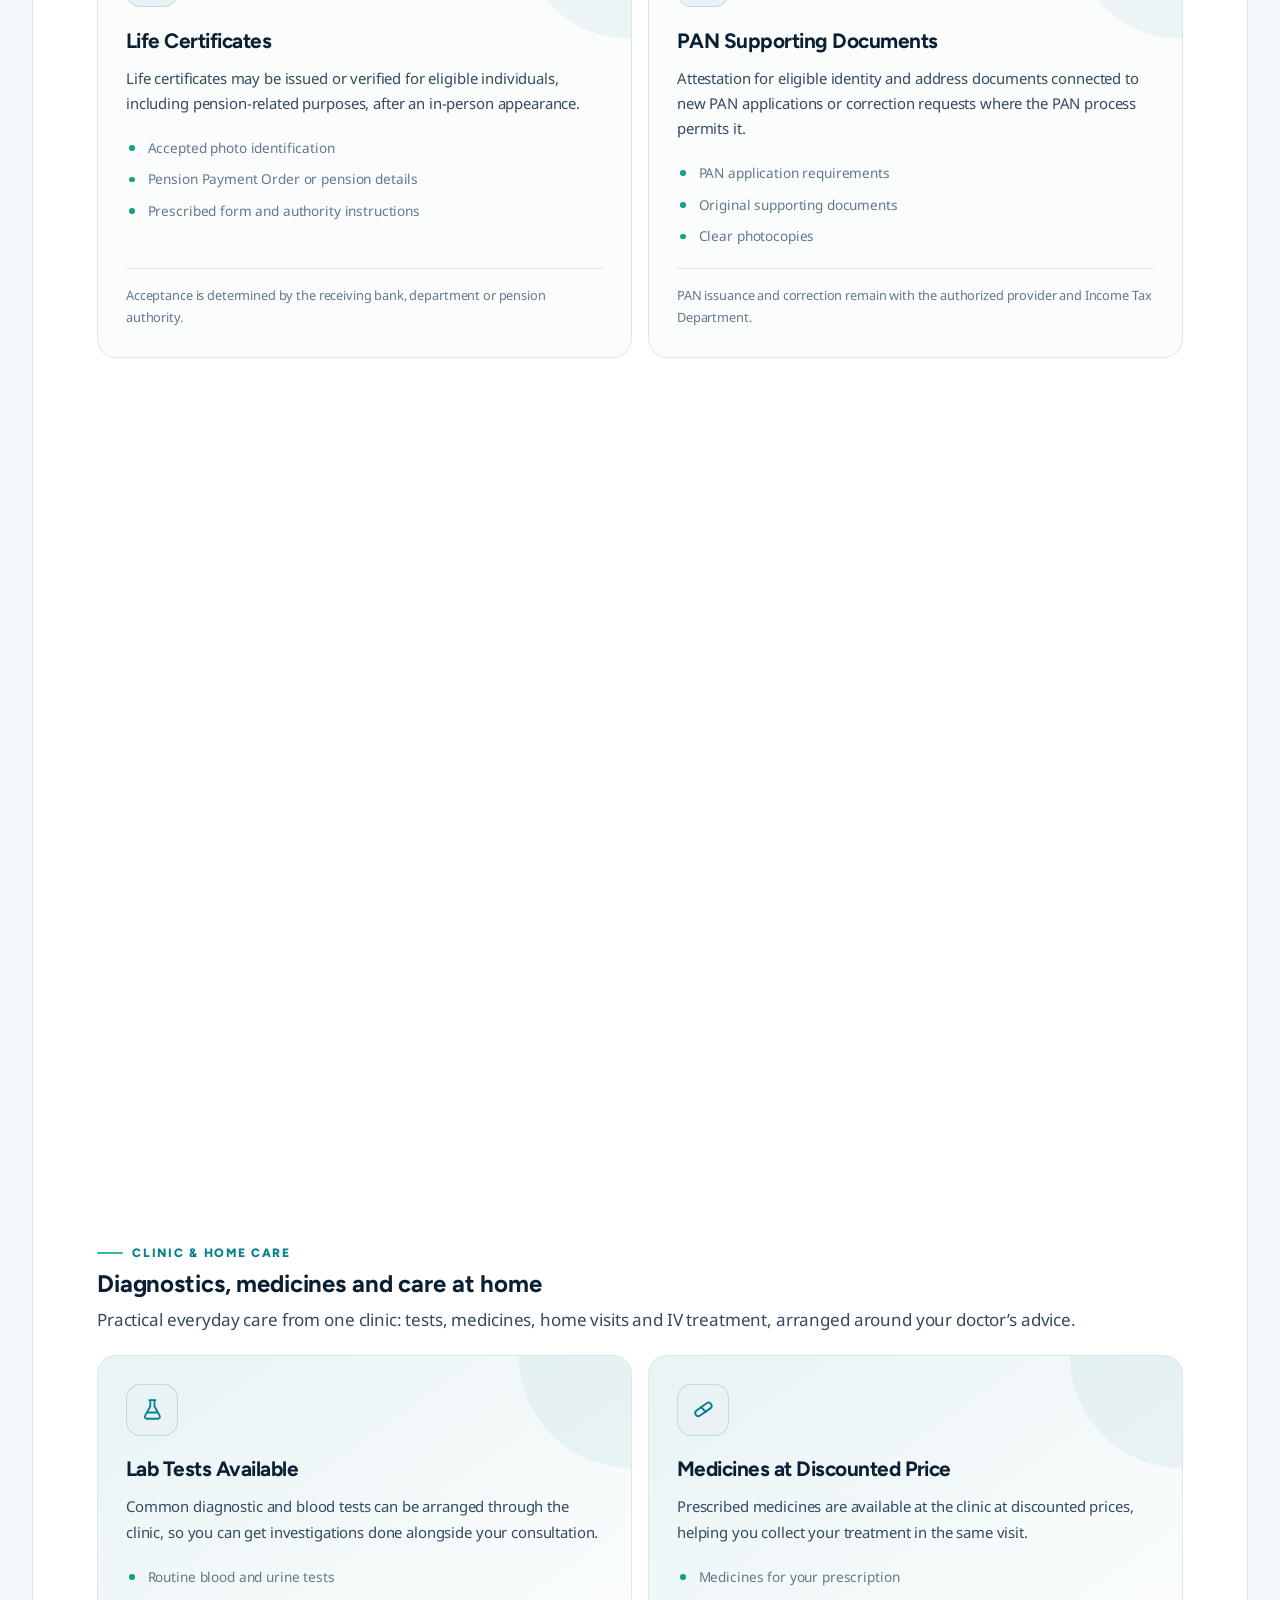
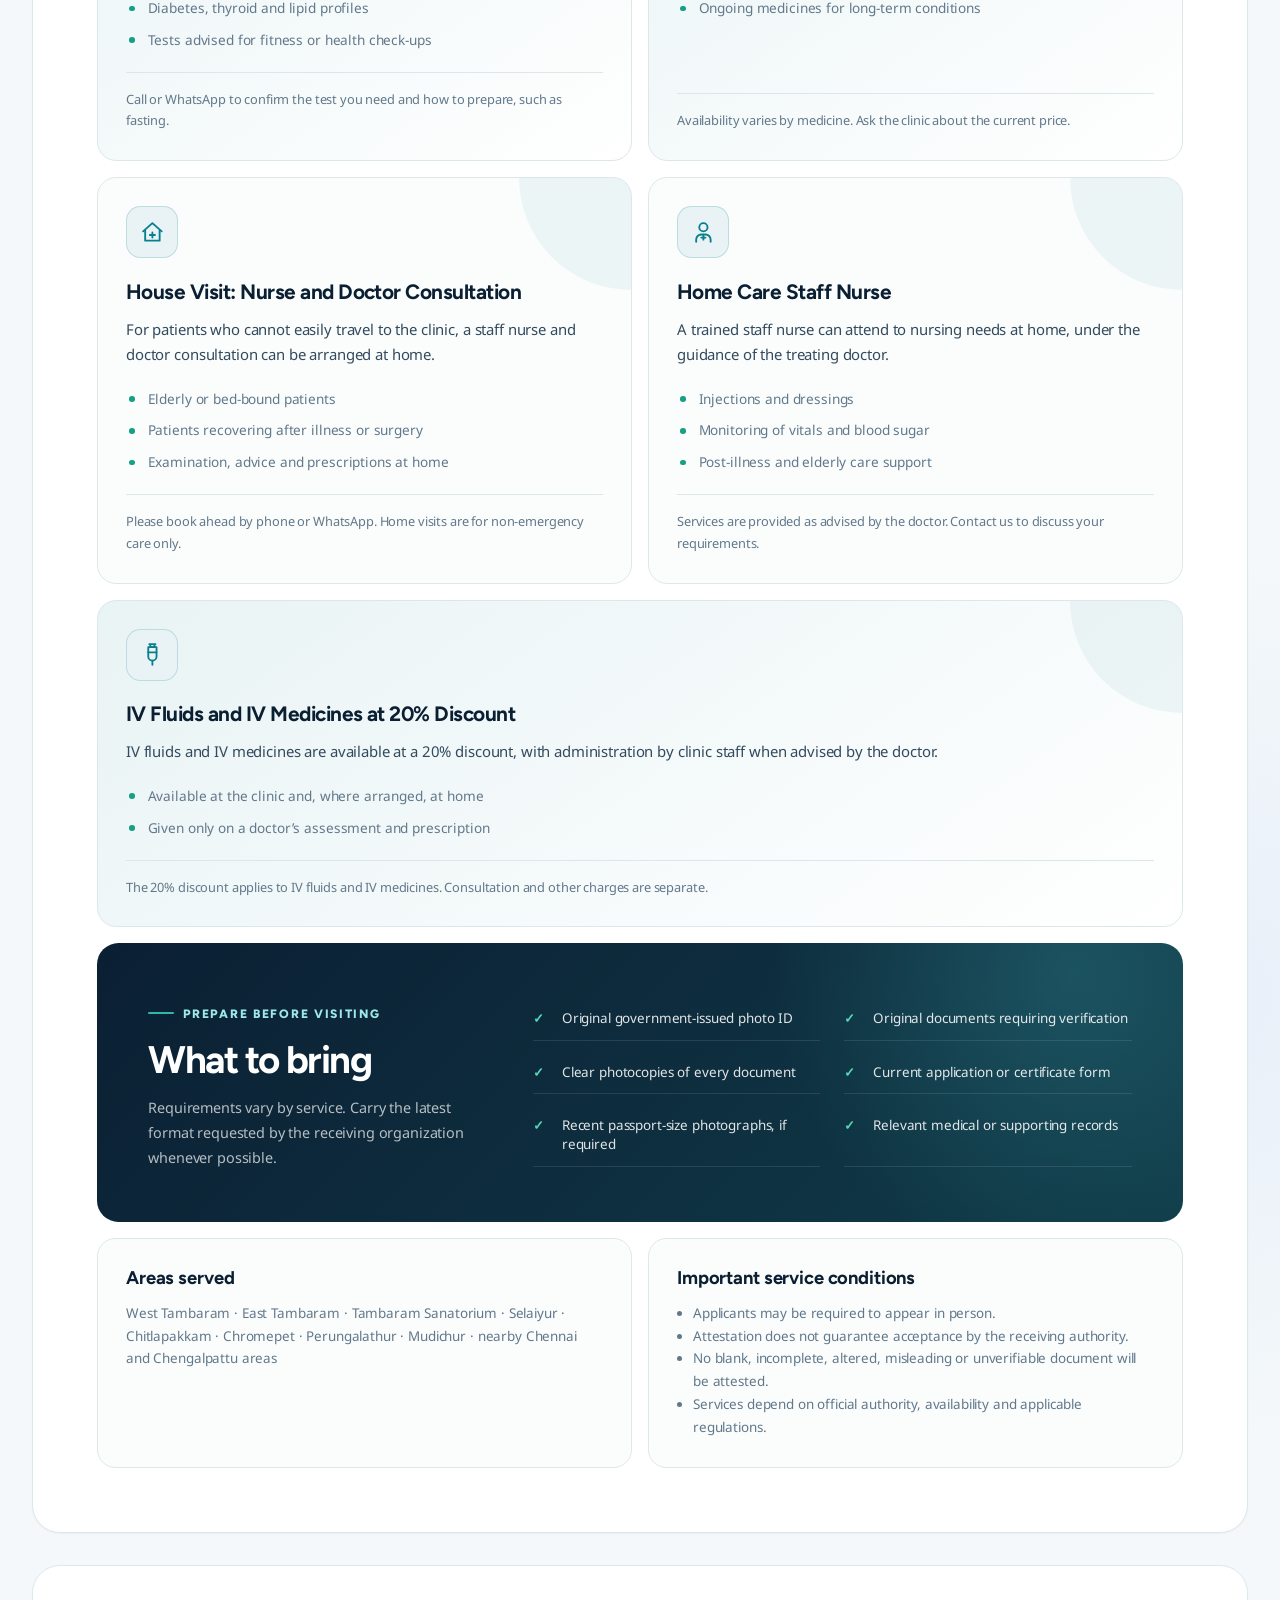
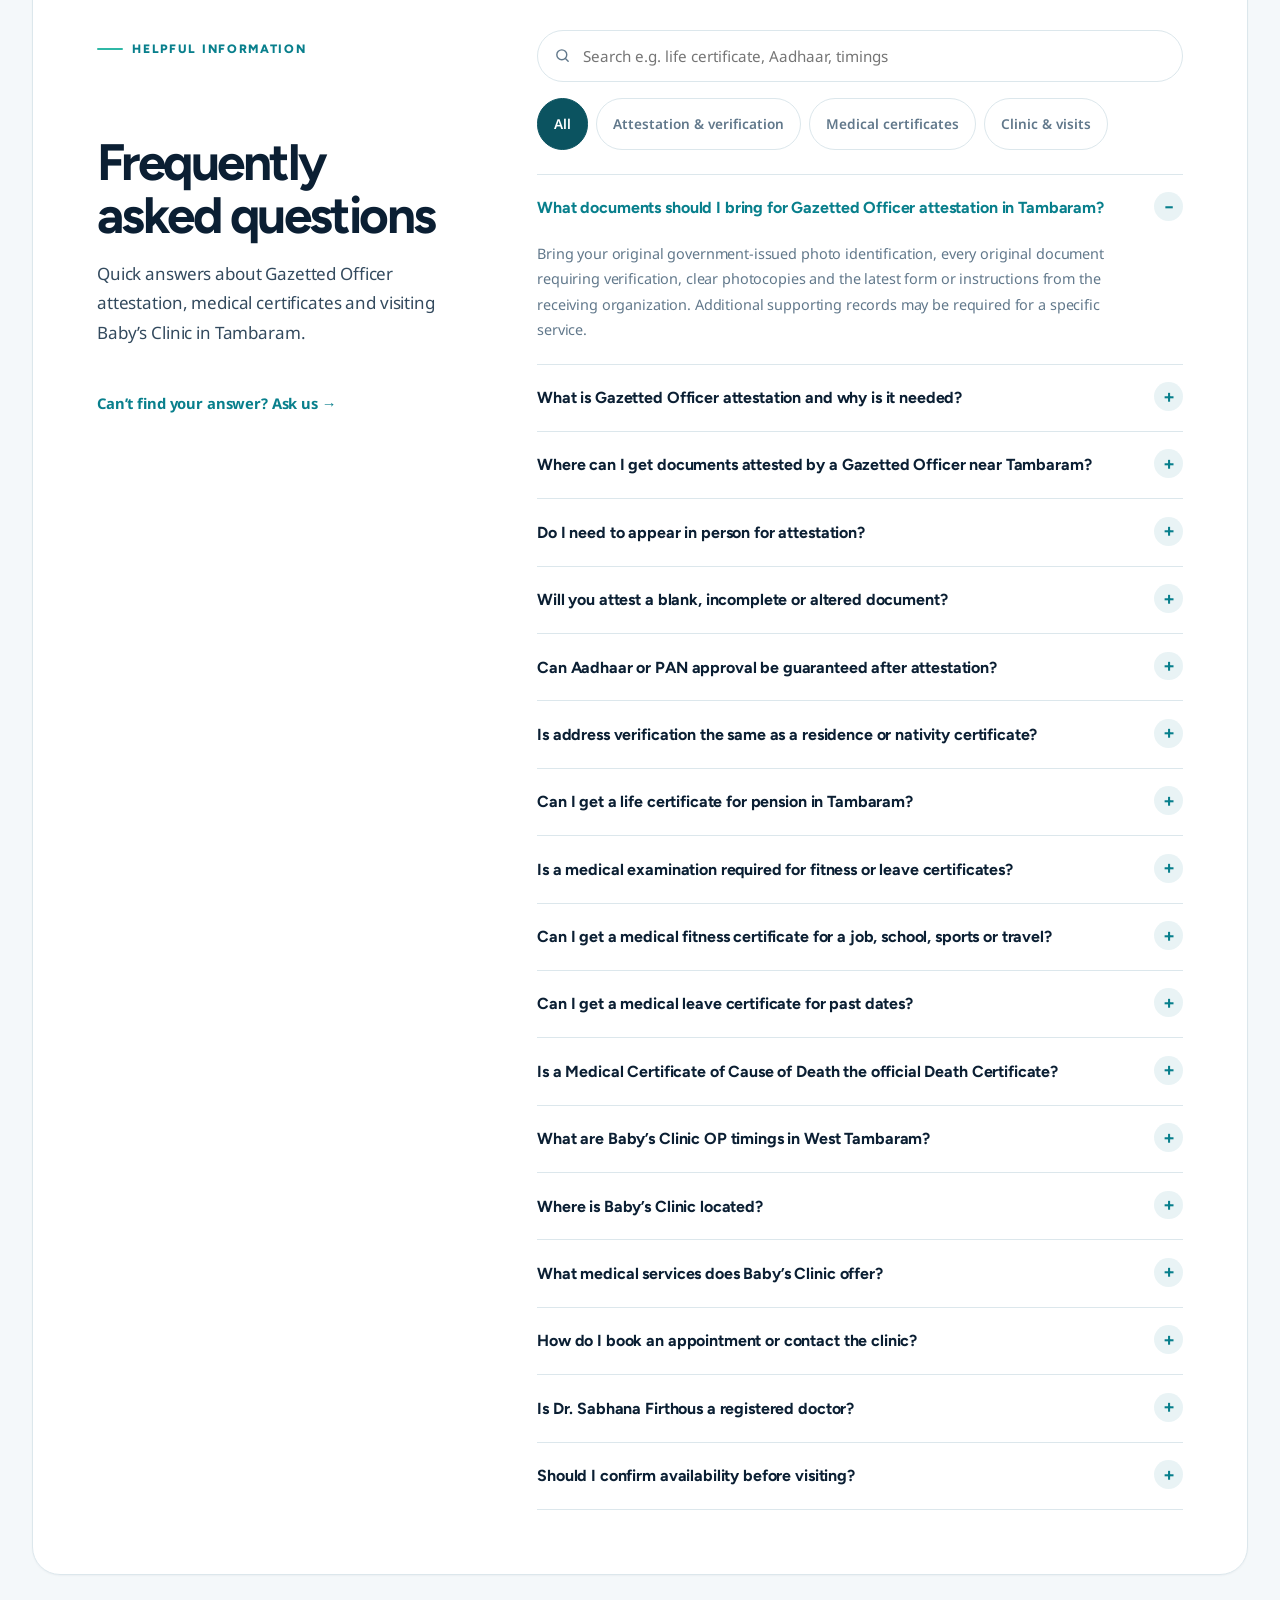
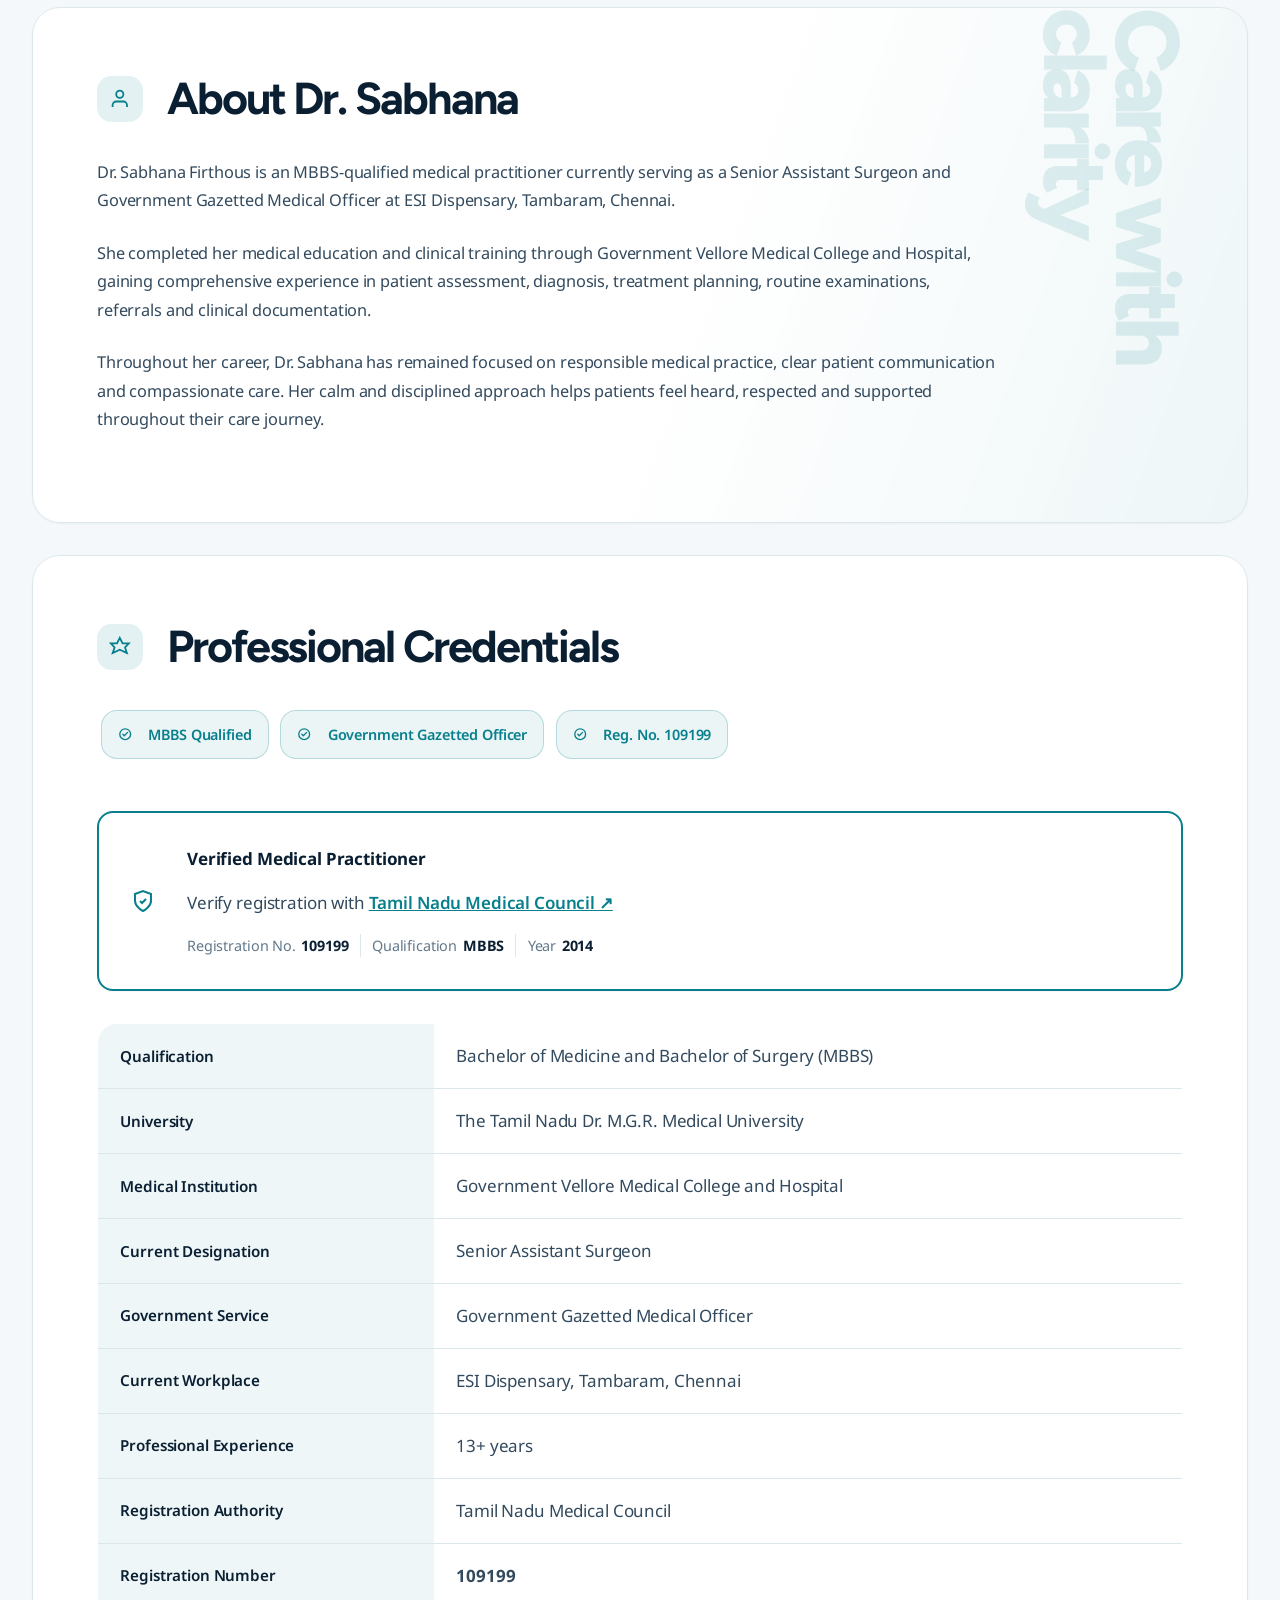
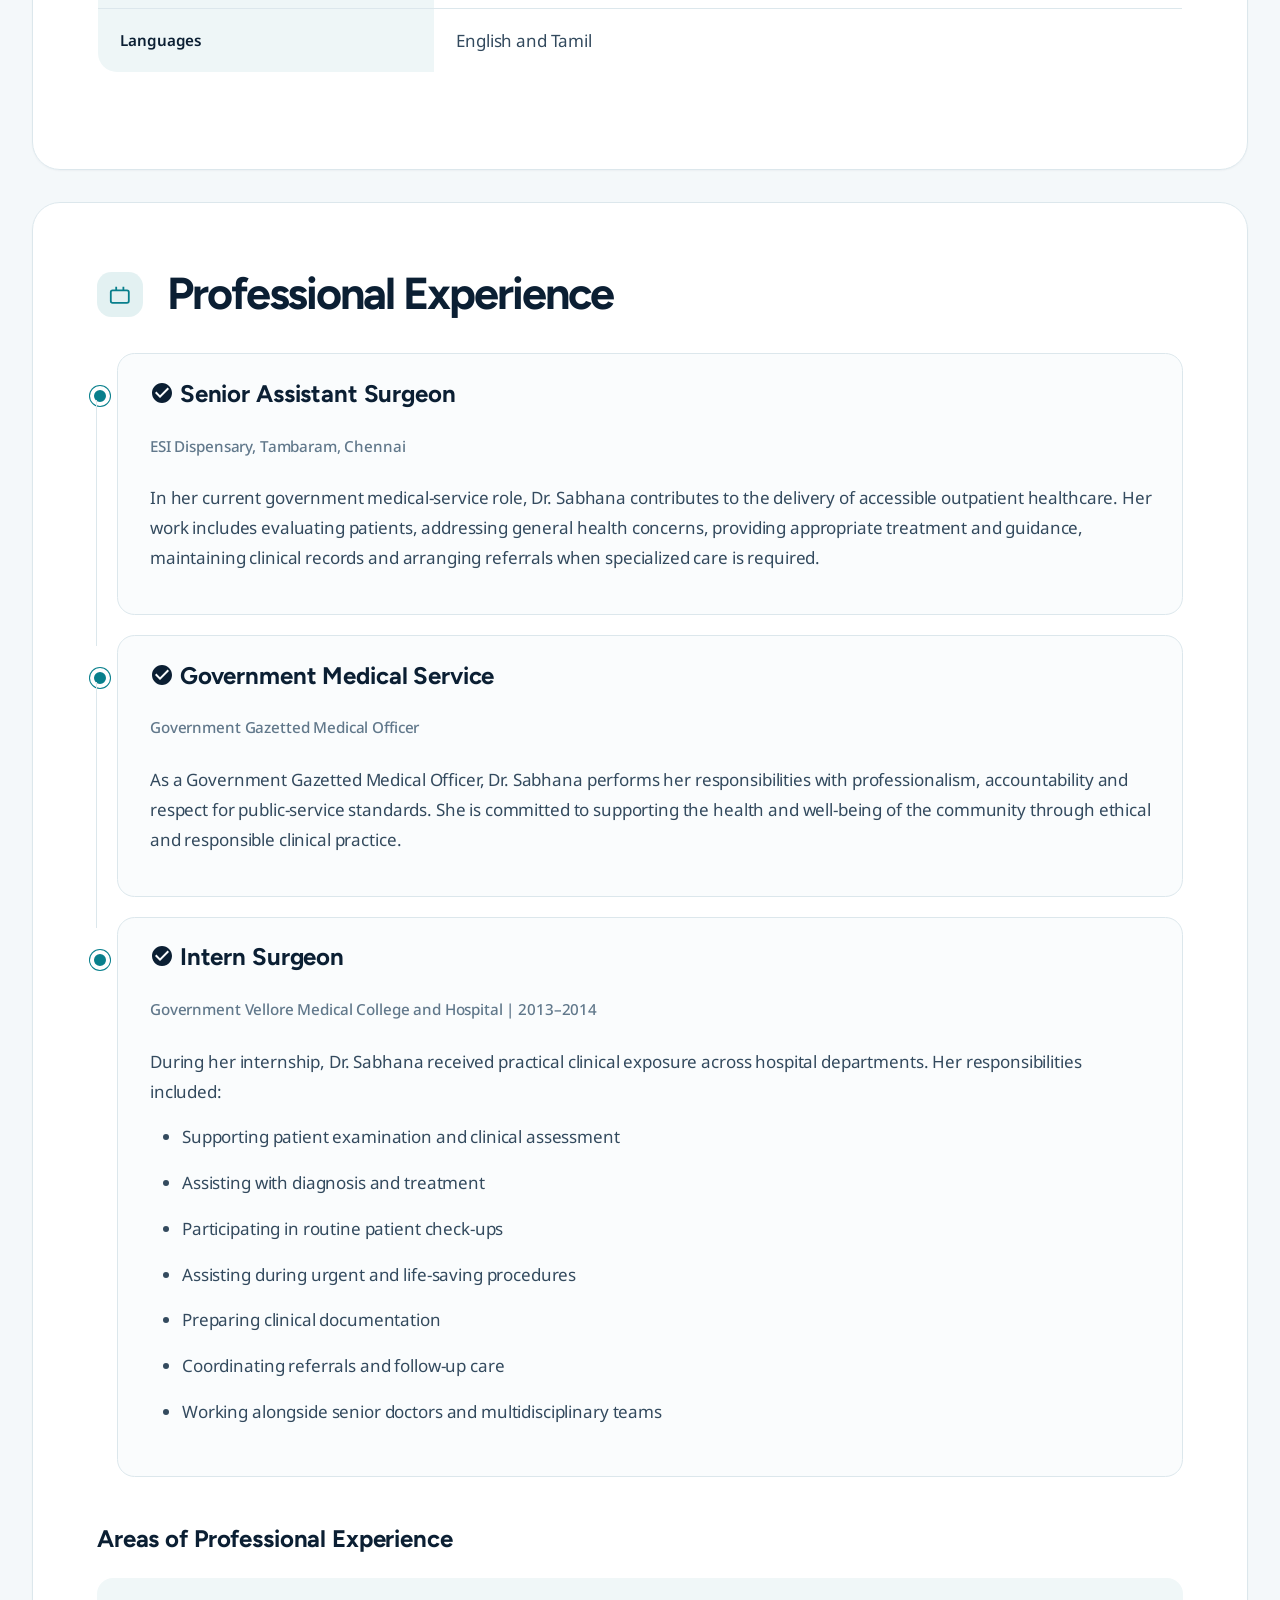
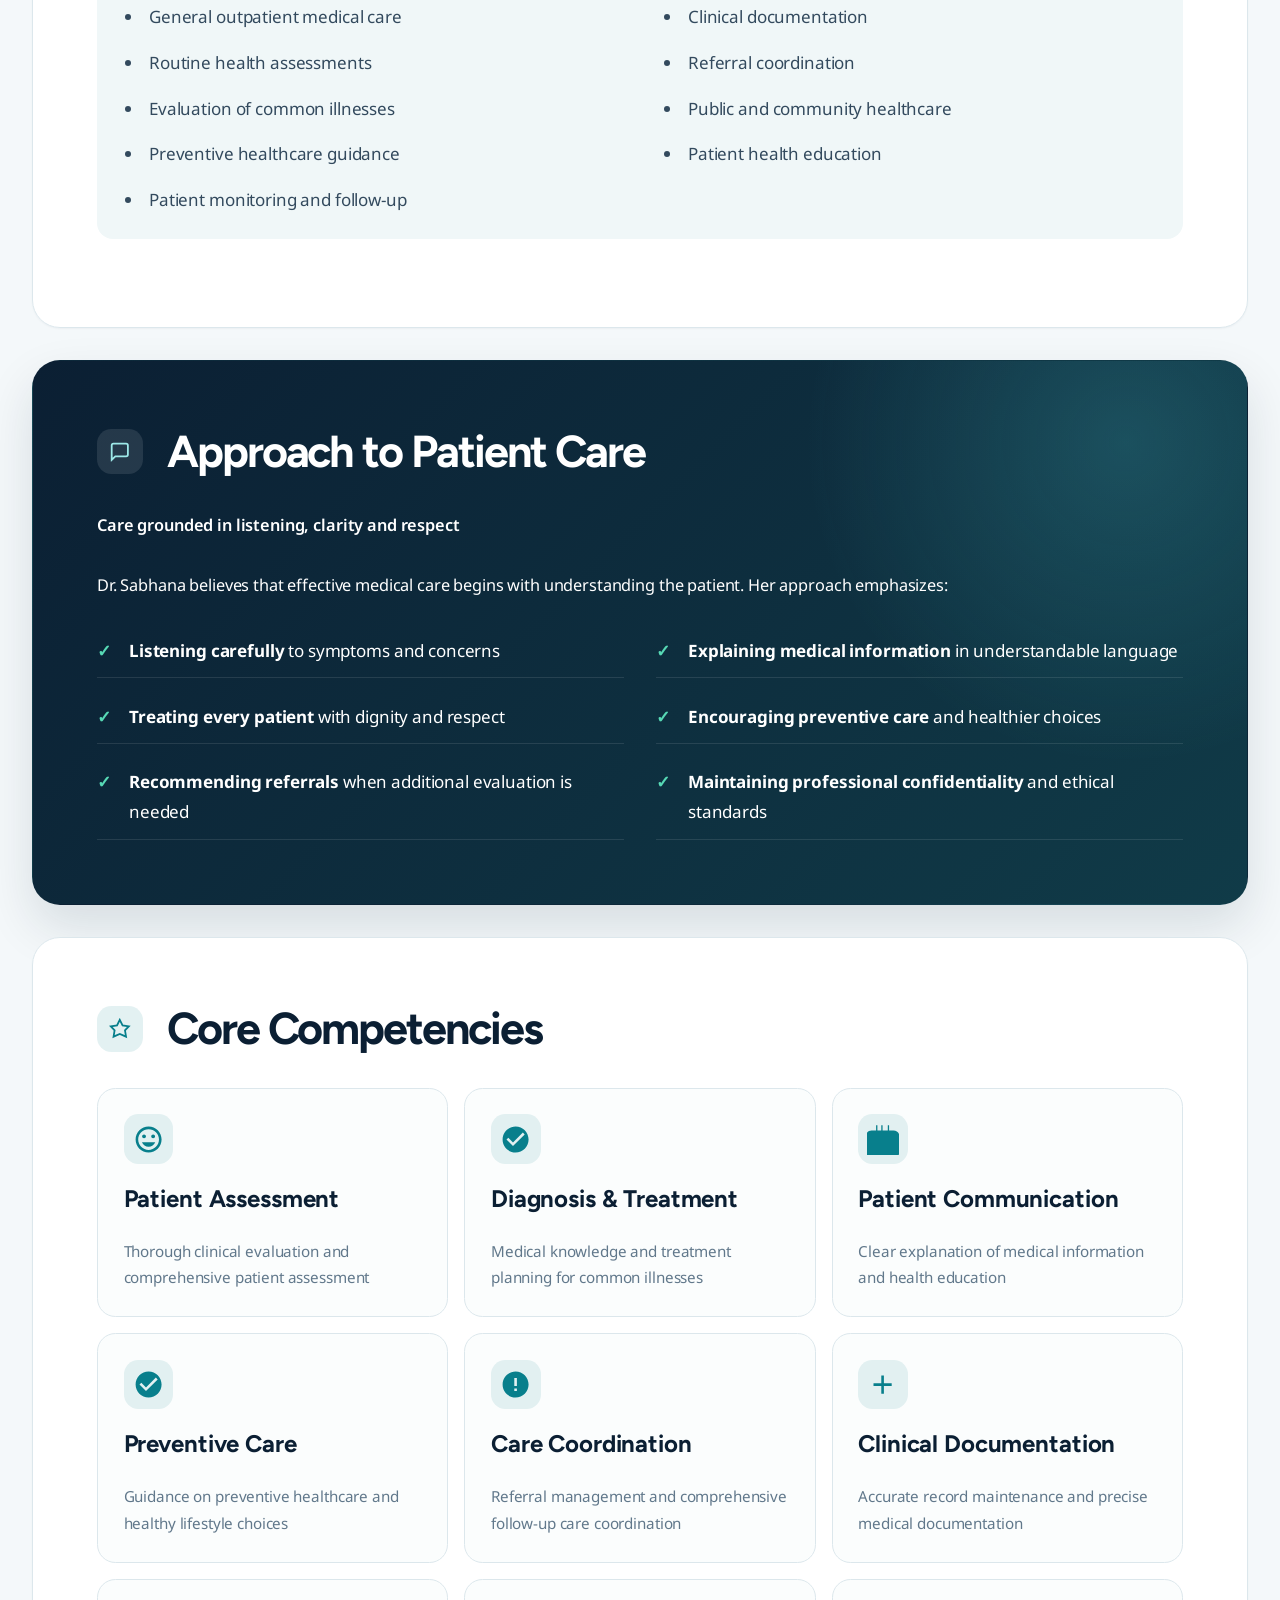
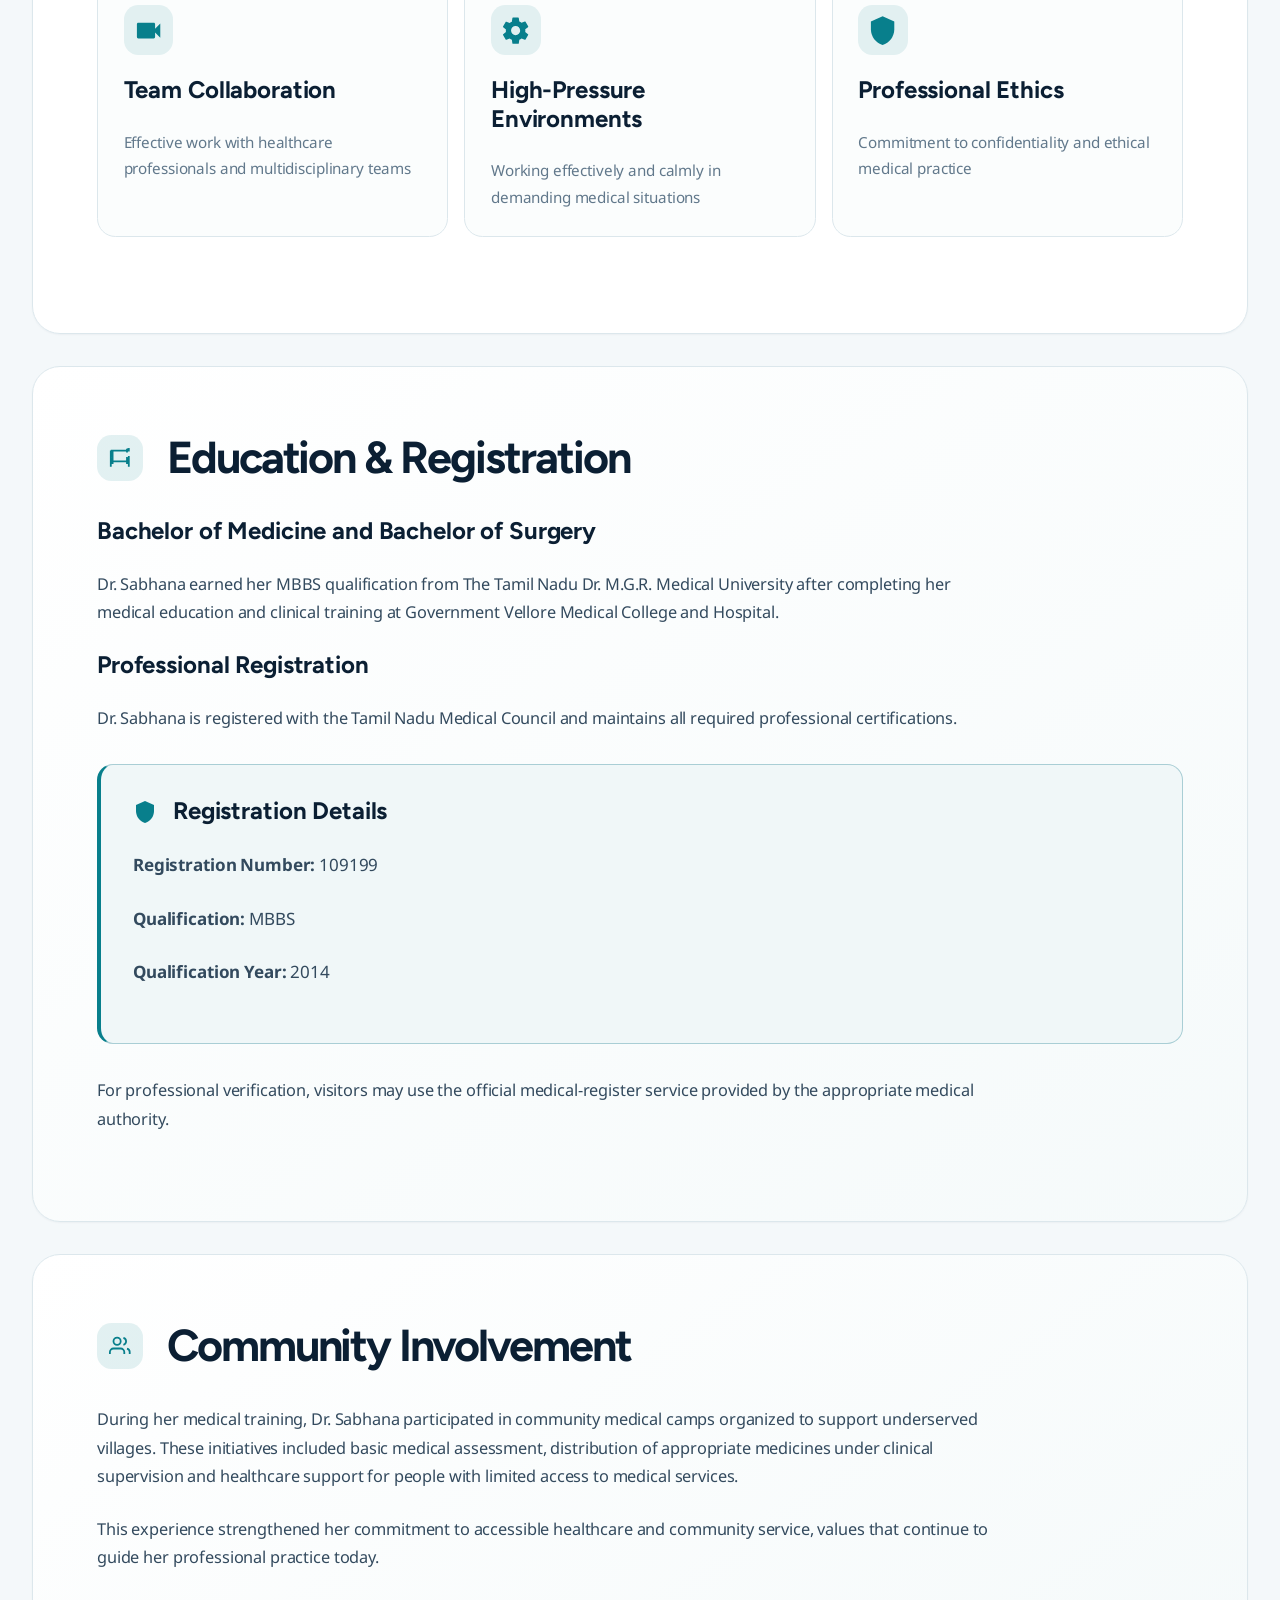
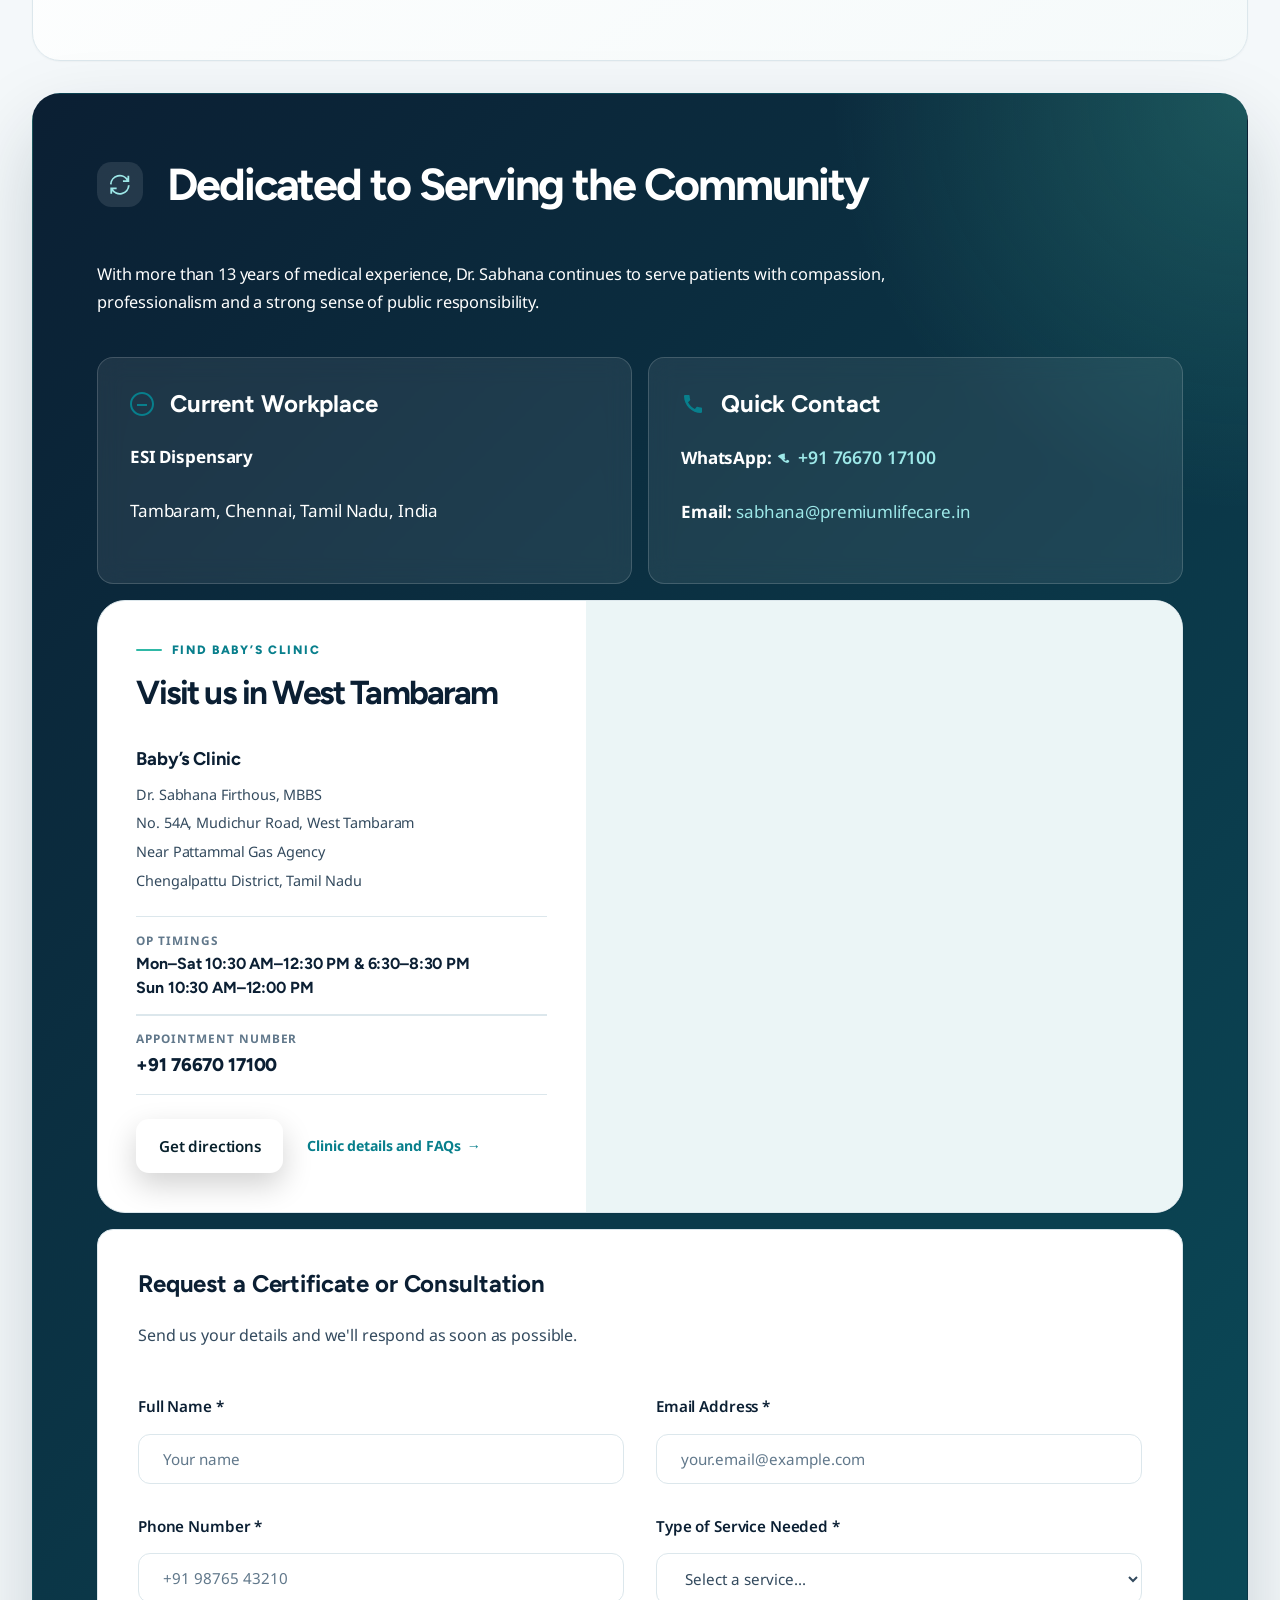
==== commit c01db9bc: "Fix home location button text contrast Update the primary button text color in the contact section f" ====
--- a/index.html
+++ b/index.html
@@ -38,7 +38,7 @@
     <link rel="preconnect" href="https://fonts.googleapis.com">
     <link rel="preconnect" href="https://fonts.gstatic.com" crossorigin>
     <link href="https://fonts.googleapis.com/css2?family=Figtree:wght@300;400;500;600;700;800&amp;family=Noto+Sans:wght@300;400;500;600;700&amp;display=swap" rel="stylesheet">
-    <link rel="stylesheet" href="styles/styles.css?v=20261013-services-3">
+    <link rel="stylesheet" href="styles/styles.css?v=20261013-services-4">
 
     <script type="application/ld+json">
     {
@@ -1730,7 +1730,7 @@
         <svg width="24" height="24" viewBox="0 0 16 16" fill="currentColor" aria-hidden="true" focusable="false"><path d="M13.601 2.326A7.854 7.854 0 0 0 7.994 0C3.627 0 .068 3.558.064 7.926c0 1.399.366 2.76 1.057 3.965L0 16l4.204-1.102a7.933 7.933 0 0 0 3.79.965h.004c4.368 0 7.926-3.558 7.93-7.93a7.898 7.898 0 0 0-2.327-5.607zm-5.607 12.19h-.003a6.585 6.585 0 0 1-3.355-.92l-.24-.143-2.494.654.666-2.433-.156-.251a6.56 6.56 0 0 1-1.007-3.505c0-3.626 2.957-6.584 6.591-6.584a6.56 6.56 0 0 1 4.66 1.931 6.557 6.557 0 0 1 1.928 4.66c-.004 3.639-2.961 6.592-6.592 6.592zm3.615-4.934c-.197-.099-1.17-.578-1.353-.646-.182-.065-.315-.099-.445.099-.133.197-.513.646-.627.775-.114.133-.232.148-.43.05-.197-.1-.836-.308-1.592-.985-.59-.525-.985-1.175-1.103-1.372-.114-.198-.011-.304.088-.403.087-.088.197-.232.296-.346.1-.114.133-.198.198-.33.065-.134.034-.248-.015-.347-.05-.099-.445-1.076-.612-1.47-.16-.389-.323-.335-.445-.34-.114-.007-.247-.007-.38-.007a.729.729 0 0 0-.529.247c-.182.198-.691.677-.691 1.654 0 .977.71 1.916.81 2.049.098.133 1.394 2.132 3.383 2.992.47.205.84.326 1.129.418.475.152.904.129 1.246.08.38-.058 1.171-.48 1.338-.943.164-.464.164-.86.114-.943-.049-.084-.182-.133-.38-.232z"/></svg>
         <span>Chat on WhatsApp</span>
     </a>
-    <script src="scripts/main.js?v=20261013-services-3" defer></script>
-    <script src="scripts/nav.js?v=20261013-services-3" defer></script>
+    <script src="scripts/main.js?v=20261013-services-4" defer></script>
+    <script src="scripts/nav.js?v=20261013-services-4" defer></script>
 </body>
 </html>
--- a/styles/styles.css
+++ b/styles/styles.css
@@ -4117,8 +4117,9 @@
             color: var(--color-heading);
         }
 
-        .contact-section .home-location .btn {
-            color: #fff;
+        .contact-section .home-location .btn-primary,
+        .contact-section .home-location .btn-primary:hover {
+            color: #08212C;
         }
 
         .contact-section .home-location h2,
